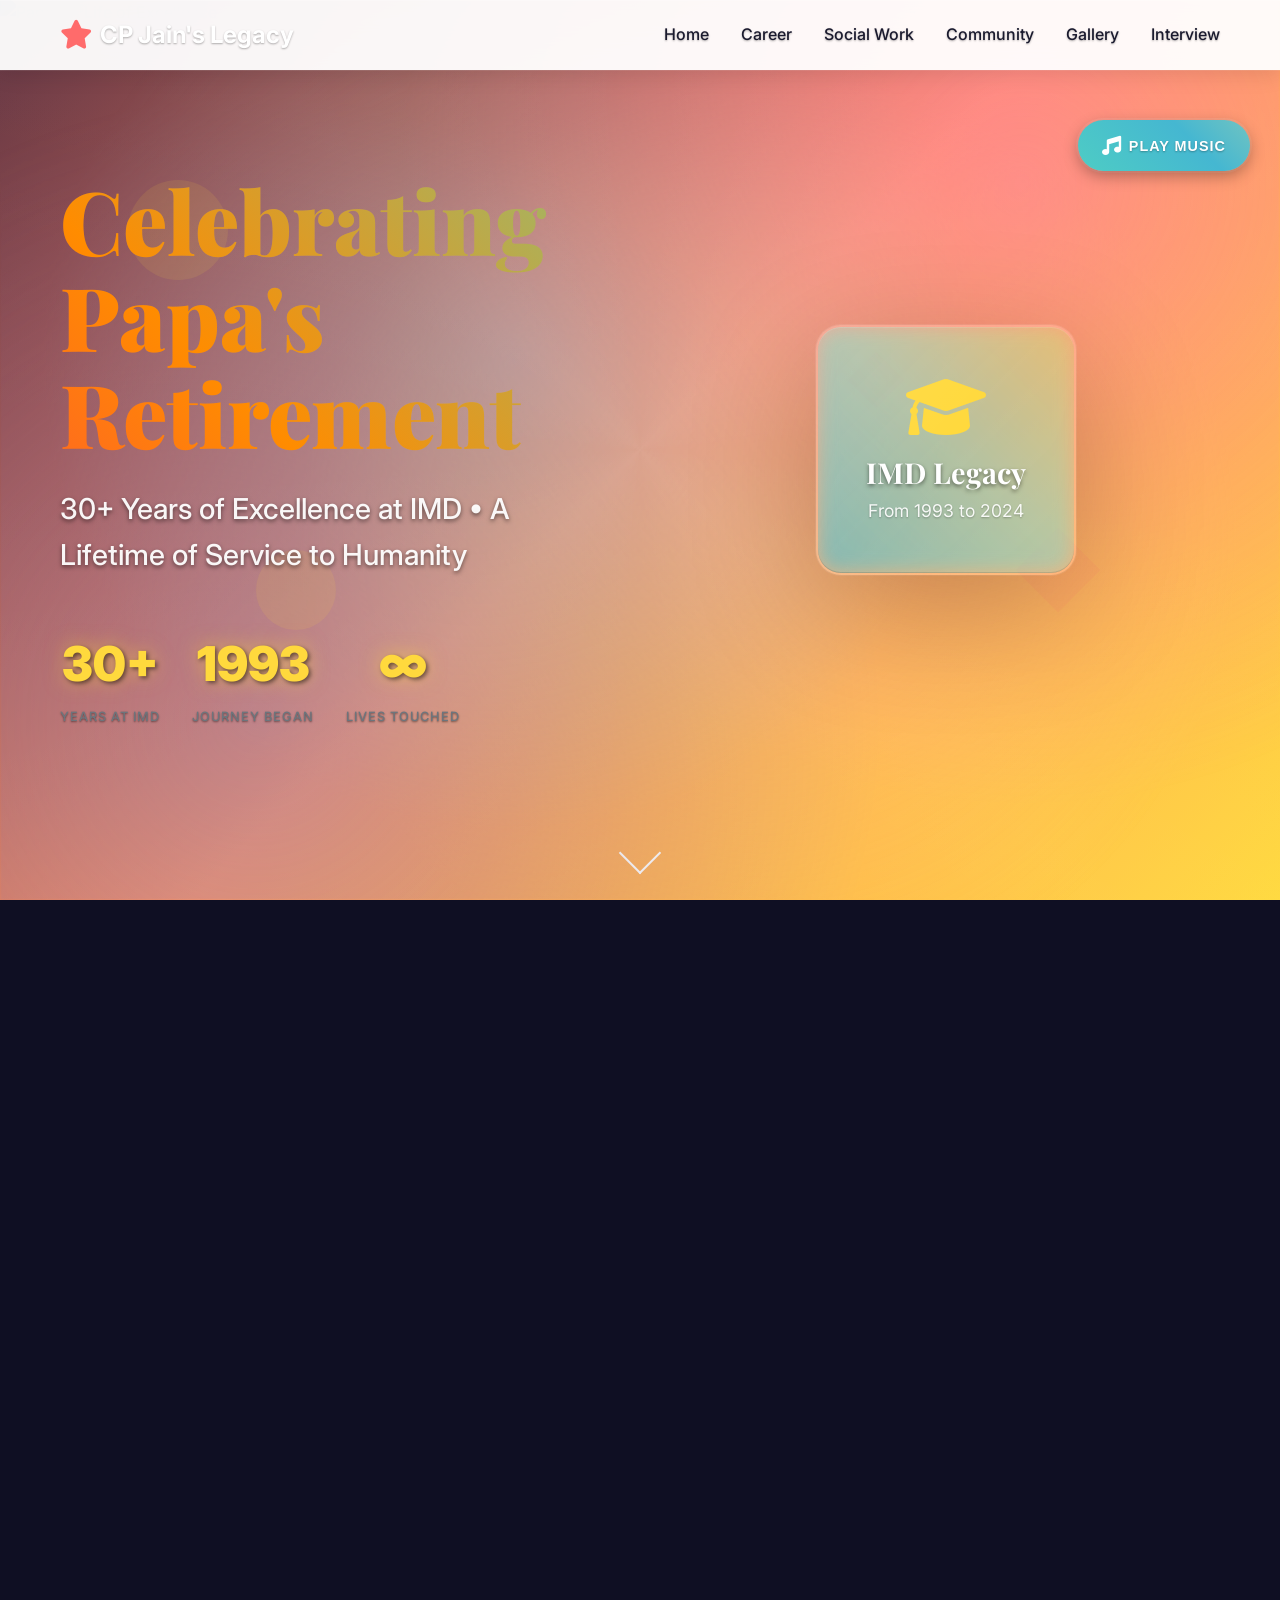
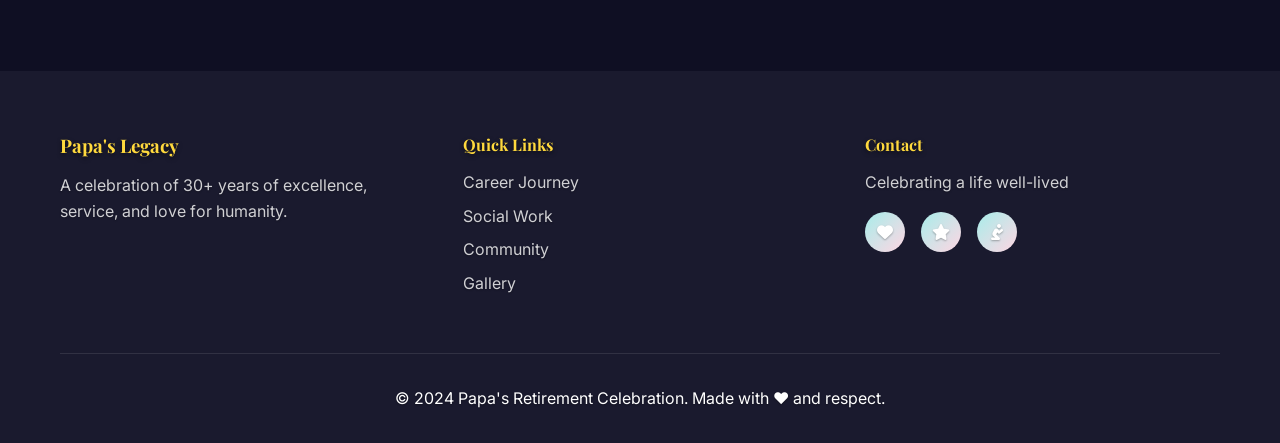
==== index.html @ e7053b75 "Add files via upload" ====
<!DOCTYPE html>
<html lang="en">
<head>
    <meta charset="UTF-8">
    <meta name="viewport" content="width=device-width, initial-scale=1.0">
    <title>Celebrating CP Jain's Retirement - A Journey of Excellence</title>
    <link rel="stylesheet" href="styles.css">
    <link href="https://fonts.googleapis.com/css2?family=Playfair+Display:wght@400;700;900&family=Inter:wght@300;400;500;600;700&display=swap" rel="stylesheet">
    <link rel="stylesheet" href="https://cdnjs.cloudflare.com/ajax/libs/font-awesome/6.0.0/css/all.min.css">
    <link rel="stylesheet" href="https://cdnjs.cloudflare.com/ajax/libs/aos/2.3.4/aos.css">
</head>
<body>
    <!-- Navigation -->
    <nav class="navbar">
        <div class="nav-container">
            <div class="nav-logo">
                <i class="fas fa-star"></i>
                <span>CP Jain's Legacy</span>
            </div>
            <ul class="nav-menu">
                <li><a href="#home">Home</a></li>
                <li><a href="#career">Career</a></li>
                <li><a href="#social-work">Social Work</a></li>
                <li><a href="#community">Community</a></li>
                <li><a href="#gallery">Gallery</a></li>
                <li><a href="#interview">Interview</a></li>
            </ul>
            <div class="hamburger">
                <span></span>
                <span></span>
                <span></span>
            </div>
        </div>
        <!-- Scroll Progress Indicator -->
        <div class="scroll-progress"></div>
    </nav>

    <!-- Hero Section -->
    <section id="home" class="hero">
        <!-- Papa's Background Photo -->
        <div class="hero-background-photo">
            <img src="papa-photo.jpg" alt="Papa - A Life of Excellence" class="papa-photo">
            <div class="photo-overlay"></div>
        </div>
        
        <!-- Floating geometric shapes -->
        <div class="geometric-shapes">
            <div class="shape shape-1"></div>
            <div class="shape shape-2"></div>
            <div class="shape shape-3"></div>
            <div class="shape shape-4"></div>
        </div>
        
        <!-- Music Controls -->
        <div class="music-controls">
            <button class="music-toggle" id="musicToggle">
                <i class="fas fa-music"></i>
                <span class="music-text">Play Music</span>
            </button>
            <audio id="backgroundMusic" loop>
                <source src="indian-music.mp3" type="audio/mpeg">
                <source src="indian-music.ogg" type="audio/ogg">
            </audio>
        </div>
        
        <div class="hero-content">
            <div class="hero-text" data-aos="fade-up">
                <h1 class="hero-title" data-text="Celebrating Papa's Retirement">
                    
                    Celebrating Papa's Retirement
                </h1>
                <p class="hero-subtitle">30+ Years of Excellence at IMD • A Lifetime of Service to Humanity</p>
                <div class="hero-stats">
                    <div class="stat">
                        <span class="stat-number">30+</span>
                        <span class="stat-label">Years at IMD</span>
                    </div>
                    <div class="stat">
                        <span class="stat-number">1993</span>
                        <span class="stat-label">Journey Began</span>
                    </div>
                    <div class="stat">
                        <span class="stat-number">∞</span>
                        <span class="stat-label">Lives Touched</span>
                    </div>
                </div>
            </div>
            <div class="hero-image" data-aos="fade-left">
                <div class="floating-card">
                    <i class="fas fa-graduation-cap"></i>
                    <h3>IMD Legacy</h3>
                    <p>From 1993 to 2024</p>
                </div>
            </div>
        </div>
        <div class="scroll-indicator">
            <div class="scroll-arrow"></div>
        </div>
    </section>

    <!-- Career Timeline Section -->
    <section id="career" class="career-section section-bg-pattern" data-aos="fade-up">
        <!-- Floating celebration elements -->
        <div class="floating-celebration">
            <div class="float-element">🎓</div>
            <div class="float-element">💼</div>
            <div class="float-element">🚀</div>
            <div class="float-element">🏢</div>
        </div>
        
        <div class="container">
            <div class="section-header" data-aos="fade-up">
                <div class="celebration-icons">
                    <span class="celeb-icon">🏆</span>
                    <span class="celeb-icon">🌟</span>
                    <span class="celeb-icon">🎯</span>
                </div>
                <h2>IMD Journey: 1993-2024</h2>
                <p>Three decades of leadership, innovation, and excellence</p>
                <div class="celebration-line"></div>
            </div>
            
            <div class="timeline">
                <div class="timeline-item" data-aos="fade-right">
                    <div class="timeline-marker">
                        <i class="fas fa-rocket"></i>
                        <div class="timeline-glow"></div>
                    </div>
                    <div class="timeline-content">
                        <h3>Role A - Foundation Years</h3>
                        <span class="timeline-date">1993 - 2000</span>
                        <p>Building the foundation of excellence at IMD, establishing core processes and setting new standards in the industry.</p>
                        <div class="achievement-tags">
                            <span class="tag">Leadership</span>
                            <span class="tag">Innovation</span>
                            <span class="tag">Process Excellence</span>
                        </div>
                        <div class="timeline-connector"></div>
                    </div>
                </div>

                <div class="timeline-item" data-aos="fade-left">
                    <div class="timeline-marker">
                        <i class="fas fa-chart-line"></i>
                        <div class="timeline-glow"></div>
                    </div>
                    <div class="timeline-content">
                        <h3>Role B - Growth & Expansion</h3>
                        <span class="timeline-date">2000 - 2010</span>
                        <p>Leading strategic initiatives, expanding operations, and mentoring the next generation of leaders at IMD.</p>
                        <div class="achievement-tags">
                            <span class="tag">Strategic Growth</span>
                            <span class="tag">Mentorship</span>
                            <span class="tag">Operational Excellence</span>
                        </div>
                        <div class="timeline-connector"></div>
                    </div>
                </div>

                <div class="timeline-item" data-aos="fade-right">
                    <div class="timeline-marker">
                        <i class="fas fa-crown"></i>
                        <div class="timeline-glow"></div>
                    </div>
                    <div class="timeline-content">
                        <h3>Role C - Leadership Excellence</h3>
                        <span class="timeline-date">2010 - 2024</span>
                        <p>Reaching the pinnacle of leadership, driving transformation, and leaving an indelible mark on IMD's legacy.</p>
                        <div class="achievement-tags">
                            <span class="tag">Executive Leadership</span>
                            <span class="tag">Transformation</span>
                            <span class="tag">Legacy Building</span>
                        </div>
                        <div class="timeline-connector"></div>
                    </div>
                </div>
            </div>
        </div>
    </section>

    <!-- Social Work Section -->
    <section id="social-work" class="social-work-section section-bg-pattern" data-aos="fade-up">
        <!-- Floating celebration elements -->
        <div class="floating-celebration">
            <div class="float-element">🐕</div>
            <div class="float-element">🐄</div>
            <div class="float-element">🤝</div>
            <div class="float-element">💝</div>
        </div>
        
        <div class="container">
            <div class="section-header" data-aos="fade-up">
                <div class="celebration-icons">
                    <span class="celeb-icon">❤️</span>
                    <span class="celeb-icon">🤝</span>
                    <span class="celeb-icon">🌍</span>
                </div>
                <h2>Heart of Service</h2>
                <p>Beyond the corporate world, a life dedicated to helping others</p>
                <div class="celebration-line"></div>
            </div>
            
            <div class="social-work-grid">
                <div class="social-card" data-aos="zoom-in" data-aos-delay="100">
                    <div class="card-icon">
                        <i class="fas fa-heart"></i>
                        <div class="icon-pulse"></div>
                    </div>
                    <h3>Feeding Street Animals</h3>
                    <p>Daily commitment to feeding street cows and dogs, ensuring no animal goes hungry in the neighborhood.</p>
                    <div class="impact-metrics">
                        <div class="metric">
                            <span class="metric-number">365</span>
                            <span class="metric-label">Days/Year</span>
                        </div>
                        <div class="metric">
                            <span class="metric-number">100+</span>
                            <span class="metric-label">Animals Fed</span>
                        </div>
                    </div>
                    <div class="card-decoration">
                        <div class="decoration-dot"></div>
                        <div class="decoration-dot"></div>
                        <div class="decoration-dot"></div>
                    </div>
                </div>

                <div class="social-card" data-aos="zoom-in" data-aos-delay="200">
                    <div class="card-icon">
                        <i class="fas fa-hands-helping"></i>
                        <div class="icon-pulse"></div>
                    </div>
                    <h3>Helping the Needy</h3>
                    <p>Extending support to underprivileged families, providing education, healthcare, and basic necessities.</p>
                    <div class="impact-metrics">
                        <div class="metric">
                            <span class="metric-number">50+</span>
                            <span class="metric-label">Families Helped</span>
                        </div>
                        <div class="metric">
                            <span class="metric-number">1000+</span>
                            <span class="metric-label">Lives Impacted</span>
                        </div>
                    </div>
                    <div class="card-decoration">
                        <div class="decoration-dot"></div>
                        <div class="decoration-dot"></div>
                        <div class="decoration-dot"></div>
                    </div>
                </div>

                <div class="social-card" data-aos="zoom-in" data-aos-delay="300">
                    <div class="card-icon">
                        <i class="fas fa-pray"></i>
                        <div class="icon-pulse"></div>
                    </div>
                    <h3>Community Leadership</h3>
                    <p>As Jain Mandir president, organizing spiritual events, Jaagran ceremonies, and Bada Mangal celebrations.</p>
                    <div class="impact-metrics">
                        <div class="metric">
                            <span class="metric-number">25+</span>
                            <span class="metric-label">Events Organized</span>
                        </div>
                        <div class="metric">
                            <span class="metric-number">500+</span>
                            <span class="metric-label">Community Members</span>
                        </div>
                    </div>
                    <div class="card-decoration">
                        <div class="decoration-dot"></div>
                        <div class="decoration-dot"></div>
                        <div class="decoration-dot"></div>
                    </div>
                </div>
            </div>
        </div>
    </section>

    <!-- Community Section -->
    <section id="community" class="community-section" data-aos="fade-up">
        <!-- Floating celebration elements -->
        <div class="floating-celebration">
            <div class="float-element">🕉️</div>
            <div class="float-element">🙏</div>
            <div class="float-element">🏛️</div>
            <div class="float-element">✨</div>
        </div>
        
        <div class="container">
            <div class="section-header" data-aos="fade-up">
                <div class="celebration-icons">
                    <span class="celeb-icon">🕉️</span>
                    <span class="celeb-icon">🙏</span>
                    <span class="celeb-icon">🏛️</span>
                </div>
                <h2>Jain Mandir Presidency</h2>
                <p>Leading with faith, organizing with love, building community</p>
                <div class="celebration-line"></div>
            </div>
            
            <div class="community-content">
                <div class="community-text" data-aos="fade-right">
                    <h3>Spiritual Leadership</h3>
                    <p>As the president of Jain Mandir, Papa has been instrumental in fostering spiritual growth and community bonding. His leadership has brought together hundreds of families in celebration of faith and tradition.</p>
                    
                    <div class="community-events">
                        <div class="event-item">
                            <i class="fas fa-moon"></i>
                            <div>
                                <h4>Jaagran Ceremonies</h4>
                                <p>All-night spiritual gatherings that strengthen community bonds and deepen faith</p>
                            </div>
                        </div>
                        
                        <div class="event-item">
                            <i class="fas fa-sun"></i>
                            <div>
                                <h4>Bada Mangal Celebrations</h4>
                                <p>Grand celebrations during auspicious months, bringing joy and prosperity to the community</p>
                            </div>
                        </div>
                        
                        <div class="event-item">
                            <i class="fas fa-users"></i>
                            <div>
                                <h4>Community Outreach</h4>
                                <p>Organizing charity drives, educational programs, and health camps for the wider community</p>
                            </div>
                        </div>
                    </div>
                </div>
                
                <div class="community-visual" data-aos="fade-left">
                    <div class="mandir-card">
                        <div class="mandir-icon">
                            <i class="fas fa-om"></i>
                        </div>
                        <h4>Jain Mandir</h4>
                        <p>Center of Faith & Community</p>
                        <div class="mandir-stats">
                            <div class="mandir-stat">
                                <span class="stat-value">10+</span>
                                <span class="stat-label">Years as President</span>
                            </div>
                            <div class="mandir-stat">
                                <span class="stat-value">1000+</span>
                                <span class="stat-label">Community Members</span>
                            </div>
                        </div>
                    </div>
                </div>
            </div>
        </div>
    </section>

    <!-- YourStory Interview Section -->
    <section id="interview" class="interview-section" data-aos="fade-up">
        <div class="container">
            <div class="section-header" data-aos="fade-up">
                <div class="celebration-icons">
                    <span class="celeb-icon">📰</span>
                    <span class="celeb-icon">🏅</span>
                    <span class="celeb-icon">⭐</span>
                </div>
                <h2>Featured in YourStory</h2>
                <p>Recognition of a life well-lived and service well-rendered</p>
                <div class="celebration-line"></div>
            </div>
            
            <div class="interview-content" data-aos="fade-up">
                <div class="interview-card">
                    <div class="interview-header">
                        <div class="yourstory-logo">
                            <i class="fas fa-newspaper"></i>
                            <span>YourStory</span>
                        </div>
                        <div class="interview-meta">
                            <span class="interview-date">2024</span>
                            <span class="interview-type">Featured Article</span>
                        </div>
                    </div>
                    
                    <div class="interview-quote">
                        <i class="fas fa-quote-left"></i>
                        <blockquote>
                            "A true example of how professional excellence and social responsibility can coexist. His journey from IMD leadership to community service inspires us all to make a difference beyond our immediate circles."
                        </blockquote>
                        <i class="fas fa-quote-right"></i>
                    </div>
                    
                    <div class="interview-highlights">
                        <h4>Key Highlights from the Interview:</h4>
                        <ul>
                            <li>Balancing corporate leadership with social responsibility</li>
                            <li>The importance of giving back to society</li>
                            <li>Building sustainable community programs</li>
                            <li>Lessons learned from 30+ years of service</li>
                        </ul>
                    </div>
                    
                    <a href="#" class="read-more-btn">
                        <i class="fas fa-external-link-alt"></i>
                        Read Full Article
                    </a>
                </div>
            </div>
        </div>
    </section>

    <!-- Gallery Section -->
    <section id="gallery" class="gallery-section section-bg-pattern" data-aos="fade-up">
        <!-- Floating celebration elements -->
        <div class="floating-celebration">
            <div class="float-element">📸</div>
            <div class="float-element">🎞️</div>
            <div class="float-element">💝</div>
            <div class="float-element">🌟</div>
        </div>
        
        <div class="container">
            <div class="section-header" data-aos="fade-up">
                <div class="celebration-icons">
                    <span class="celeb-icon">📸</span>
                    <span class="celeb-icon">🎞️</span>
                    <span class="celeb-icon">💝</span>
                </div>
                <h2>Memories & Moments</h2>
                <p>A visual journey through Papa's remarkable life</p>
                <div class="celebration-line"></div>
            </div>
            
            <div class="gallery-grid">
                <div class="gallery-item" data-aos="zoom-in" data-aos-delay="100">
                    <div class="gallery-placeholder">
                        <i class="fas fa-image"></i>
                        <p>IMD Office</p>
                        <div class="gallery-overlay">
                            <div class="overlay-content">
                                <i class="fas fa-search-plus"></i>
                                <span>View Details</span>
                            </div>
                        </div>
                    </div>
                </div>
                
                <div class="gallery-item" data-aos="zoom-in" data-aos-delay="200">
                    <div class="gallery-placeholder">
                        <i class="fas fa-image"></i>
                        <p>Community Service</p>
                        <div class="gallery-overlay">
                            <div class="overlay-content">
                                <i class="fas fa-search-plus"></i>
                                <span>View Details</span>
                            </div>
                        </div>
                    </div>
                </div>
                
                <div class="gallery-item" data-aos="zoom-in" data-aos-delay="300">
                    <div class="gallery-placeholder">
                        <i class="fas fa-image"></i>
                        <p>Jain Mandir Events</p>
                        <div class="gallery-overlay">
                            <div class="overlay-content">
                                <i class="fas fa-search-plus"></i>
                                <span>View Details</span>
                            </div>
                        </div>
                    </div>
                </div>
                
                <div class="gallery-item" data-aos="zoom-in" data-aos-delay="400">
                    <div class="gallery-placeholder">
                        <i class="fas fa-image"></i>
                        <p>Family Moments</p>
                        <div class="gallery-overlay">
                            <div class="overlay-content">
                                <i class="fas fa-search-plus"></i>
                                <span>View Details</span>
                            </div>
                        </div>
                    </div>
                </div>
                
                <div class="gallery-item" data-aos="zoom-in" data-aos-delay="500">
                    <div class="gallery-placeholder">
                        <i class="fas fa-image"></i>
                        <p>Retirement Celebration</p>
                        <div class="gallery-overlay">
                            <div class="overlay-content">
                                <i class="fas fa-search-plus"></i>
                                <span>View Details</span>
                            </div>
                        </div>
                    </div>
                </div>
                
                <div class="gallery-item" data-aos="zoom-in" data-aos-delay="600">
                    <div class="gallery-placeholder">
                        <i class="fas fa-image"></i>
                        <p>Social Work</p>
                        <div class="gallery-overlay">
                            <div class="overlay-content">
                                <i class="fas fa-search-plus"></i>
                                <span>View Details</span>
                            </div>
                        </div>
                    </div>
                </div>
            </div>
        </div>
    </section>

    <!-- Retirement Celebration Section -->
    <section class="retirement-celebration" data-aos="fade-up">
        <!-- Animated background elements -->
        <div class="celebration-bg-elements">
            <div class="bg-element bg-element-1"></div>
            <div class="bg-element bg-element-2"></div>
            <div class="bg-element bg-element-3"></div>
            <div class="bg-element bg-element-4"></div>
        </div>
        
        <div class="container">
            <div class="celebration-content" data-aos="fade-up">
                <div class="celebration-icon">
                    <i class="fas fa-champagne-glasses"></i>
                    <div class="icon-sparkles">
                        <span class="sparkle sparkle-1">✨</span>
                        <span class="sparkle sparkle-2">🎉</span>
                        <span class="sparkle sparkle-3">🌟</span>
                    </div>
                </div>
                <h2>Congratulations on Your Retirement!</h2>
                <p>30+ years of dedication, leadership, and service have created a legacy that will inspire generations to come.</p>
                
                <div class="celebration-message">
                    <p>"Your journey from IMD to community service shows that true success is measured not just by professional achievements, but by the lives we touch and the difference we make in the world."</p>
                </div>
                
                <div class="celebration-stats">
                    <div class="celeb-stat">
                        <span class="celeb-number">30+</span>
                        <span class="celeb-label">Years of Excellence</span>
                    </div>
                    <div class="celeb-stat">
                        <span class="celeb-number">1000+</span>
                        <span class="celeb-label">Lives Impacted</span>
                    </div>
                    <div class="celeb-stat">
                        <span class="celeb-number">∞</span>
                        <span class="celeb-label">Legacy Continues</span>
                    </div>
                </div>
            </div>
        </div>
    </section>

    <!-- Footer -->
    <footer class="footer">
        <div class="container">
            <div class="footer-content">
                <div class="footer-section">
                    <h3>Papa's Legacy</h3>
                    <p>A celebration of 30+ years of excellence, service, and love for humanity.</p>
                </div>
                <div class="footer-section">
                    <h4>Quick Links</h4>
                    <ul>
                        <li><a href="#career">Career Journey</a></li>
                        <li><a href="#social-work">Social Work</a></li>
                        <li><a href="#community">Community</a></li>
                        <li><a href="#gallery">Gallery</a></li>
                    </ul>
                </div>
                <div class="footer-section">
                    <h4>Contact</h4>
                    <p>Celebrating a life well-lived</p>
                    <div class="social-links">
                        <a href="#"><i class="fas fa-heart"></i></a>
                        <a href="#"><i class="fas fa-star"></i></a>
                        <a href="#"><i class="fas fa-pray"></i></a>
                    </div>
                </div>
            </div>
            <div class="footer-bottom">
                <p>&copy; 2024 Papa's Retirement Celebration. Made with ❤️ and respect.</p>
            </div>
        </div>
    </footer>

    <script src="https://cdnjs.cloudflare.com/ajax/libs/aos/2.3.4/aos.js"></script>
    <script src="script.js"></script>
</body>
</html>
---- styles.css ----
/* Reset and Base Styles */
* {
    margin: 0;
    padding: 0;
    box-sizing: border-box;
}

:root {
    --primary-color: #1a1a2e;
    --secondary-color: #ff6b6b;
    --accent-color: #ffd93d;
    --text-color: #1a1a2e;
    --light-text: #6c757d;
    --background: #0f0f23;
    --section-bg: #1a1a2e;
    --card-bg: rgba(22, 33, 62, 0.8);
    --border-color: #0f3460;
    --shadow: 0 10px 30px rgba(0, 0, 0, 0.3);
    --gradient-primary: linear-gradient(135deg, #ff6b6b 0%, #ffd93d 100%);
    --gradient-secondary: linear-gradient(135deg, #4ecdc4 0%, #44a08d 100%);
    --gradient-accent: linear-gradient(135deg, #a8edea 0%, #fed6e3 100%);
    --gradient-dark: linear-gradient(135deg, #1a1a2e 0%, #16213e 100%);
    --gradient-celebration: linear-gradient(45deg, #ff6b6b, #4ecdc4, #45b7d1, #96ceb4, #feca57, #ff9ff3, #54a0ff);
    
    /* Modern 3D Effects */
    --glassmorphism-bg: rgba(255, 255, 255, 0.05);
    --glassmorphism-border: rgba(255, 255, 255, 0.1);
    --blur-strength: 20px;
    --depth-1: 0 8px 32px rgba(0, 0, 0, 0.12);
    --depth-2: 0 16px 64px rgba(0, 0, 0, 0.16);
    --depth-3: 0 24px 96px rgba(0, 0, 0, 0.20);
    --depth-4: 0 32px 128px rgba(0, 0, 0, 0.24);
    
    /* Advanced Gradients */
    --neo-gradient-1: linear-gradient(145deg, #667eea 0%, #764ba2 100%);
    --neo-gradient-2: linear-gradient(145deg, #f093fb 0%, #f5576c 100%);
    --neo-gradient-3: linear-gradient(145deg, #4facfe 0%, #00f2fe 100%);
    --holographic: linear-gradient(45deg, #ff0080, #ff8c00, #40e0d0, #ff0080);
    --rainbow-gradient: linear-gradient(90deg, #ff0000, #ff8000, #ffff00, #80ff00, #00ff00, #00ff80, #00ffff, #0080ff, #0000ff, #8000ff, #ff00ff, #ff0080);
}

html {
    scroll-behavior: smooth;
}

/* Smooth section transitions */
section {
    transition: all 0.8s cubic-bezier(0.4, 0, 0.2, 1);
    position: relative;
}

/* Enhanced section entrance animations */
section[data-aos] {
    opacity: 0;
    transform: translateY(50px);
    transition: all 1s cubic-bezier(0.4, 0, 0.2, 1);
}

section[data-aos].aos-animate {
    opacity: 1;
    transform: translateY(0);
}

/* Smooth scroll padding for fixed navigation */
html {
    scroll-padding-top: 100px;
}

body {
    font-family: 'Inter', sans-serif;
    line-height: 1.6;
    color: #ffffff;
    background: var(--background);
    overflow-x: hidden;
    position: relative;
    font-size: 16px;
}

/* Enhanced text visibility */
h1, h2, h3, h4, h5, h6 {
    color: #ffffff;
    text-shadow: 0 2px 4px rgba(0, 0, 0, 0.5);
}

p, span, li, a {
    color: #ffffff;
    text-shadow: 0 1px 2px rgba(0, 0, 0, 0.3);
}

body::before {
    content: '';
    position: fixed;
    top: 0;
    left: 0;
    width: 100%;
    height: 100%;
    background: 
        radial-gradient(circle at 20% 80%, rgba(255, 107, 107, 0.1) 0%, transparent 50%),
        radial-gradient(circle at 80% 20%, rgba(78, 205, 196, 0.1) 0%, transparent 50%),
        radial-gradient(circle at 40% 40%, rgba(255, 217, 61, 0.1) 0%, transparent 50%);
    pointer-events: none;
    z-index: -1;
    animation: background-shift 20s ease-in-out infinite;
}

@keyframes background-shift {
    0%, 100% { opacity: 0.3; transform: scale(1); }
    50% { opacity: 0.6; transform: scale(1.1); }
}

.container {
    max-width: 1200px;
    margin: 0 auto;
    padding: 0 20px;
}

/* Typography */
h1, h2, h3, h4, h5, h6 {
    font-family: 'Playfair Display', serif;
    font-weight: 700;
    line-height: 1.2;
}

.section-header {
    text-align: center;
    margin-bottom: 4rem;
    position: relative;
}

.celebration-icons {
    display: flex;
    justify-content: center;
    gap: 1rem;
    margin-bottom: 1.5rem;
}

.celeb-icon {
    font-size: 2rem;
    animation: celebration-bounce 3s ease-in-out infinite;
    filter: drop-shadow(0 0 10px rgba(255, 255, 255, 0.3));
}

.celeb-icon:nth-child(1) { animation-delay: 0s; }
.celeb-icon:nth-child(2) { animation-delay: 0.5s; }
.celeb-icon:nth-child(3) { animation-delay: 1s; }

@keyframes celebration-bounce {
    0%, 100% { transform: translateY(0) scale(1); }
    25% { transform: translateY(-10px) scale(1.1); }
    50% { transform: translateY(-20px) scale(1.2); }
    75% { transform: translateY(-10px) scale(1.1); }
}

.celebration-line {
    width: 100px;
    height: 3px;
    background: var(--gradient-celebration);
    background-size: 400% 400%;
    margin: 2rem auto 0;
    border-radius: 2px;
    animation: gradient-shift 3s ease infinite;
    box-shadow: 0 0 20px rgba(255, 107, 107, 0.5);
}

.section-header h2 {
    font-size: 4rem;
    margin-bottom: 1rem;
    background: var(--gradient-primary);
    -webkit-background-clip: text;
    -webkit-text-fill-color: transparent;
    background-clip: text;
    transform-style: preserve-3d;
    transition: all 0.5s ease;
    text-shadow: 
        0 0 20px rgba(255, 107, 107, 0.5),
        0 0 40px rgba(255, 217, 61, 0.3);
    font-weight: 900;
}

.section-header:hover h2 {
    transform: translateZ(20px) scale(1.05);
    text-shadow: 
        0 0 30px rgba(102, 126, 234, 0.5),
        0 0 60px rgba(102, 126, 234, 0.3),
        0 0 80px rgba(102, 126, 234, 0.2);
}

.section-header p {
    font-size: 1.5rem;
    color: #ffffff;
    max-width: 700px;
    margin: 0 auto;
    text-shadow: 0 2px 4px rgba(0, 0, 0, 0.5);
    font-weight: 400;
}

/* Navigation */
.navbar {
    position: fixed;
    top: 0;
    width: 100%;
    background: rgba(255, 255, 255, 0.95);
    backdrop-filter: blur(20px);
    z-index: 1000;
    padding: 1rem 0;
    transition: all 0.3s ease;
    box-shadow: 
        0 5px 20px rgba(0, 0, 0, 0.1),
        0 0 0 1px rgba(255, 255, 255, 0.1),
        inset 0 1px 0 rgba(255, 255, 255, 0.2);
}

.navbar::before {
    content: '';
    position: absolute;
    top: 0;
    left: 0;
    right: 0;
    bottom: 0;
    background: linear-gradient(90deg, transparent, rgba(255, 107, 107, 0.05), transparent);
    opacity: 0;
    transition: opacity 0.3s ease;
}

.navbar:hover::before {
    opacity: 1;
}

/* Scroll Progress Indicator */
.scroll-progress {
    position: absolute;
    bottom: 0;
    left: 0;
    height: 3px;
    background: var(--gradient-celebration);
    background-size: 400% 400%;
    width: 0%;
    transition: width 0.1s ease;
    animation: gradient-shift 3s ease infinite;
    box-shadow: 0 0 10px rgba(255, 107, 107, 0.5);
}

.nav-container {
    max-width: 1200px;
    margin: 0 auto;
    padding: 0 20px;
    display: flex;
    justify-content: space-between;
    align-items: center;
}

.nav-logo {
    display: flex;
    align-items: center;
    gap: 0.5rem;
    font-size: 1.5rem;
    font-weight: 700;
    color: var(--primary-color);
}

.nav-logo i {
    color: var(--secondary-color);
    font-size: 1.8rem;
}

.nav-menu {
    display: flex;
    list-style: none;
    gap: 2rem;
}

.nav-menu a {
    text-decoration: none;
    color: var(--text-color);
    font-weight: 500;
    transition: color 0.3s ease;
    position: relative;
}

.nav-menu a:hover,
.nav-menu a.active {
    color: var(--secondary-color);
}

.nav-menu a.active {
    font-weight: 600;
    transform: scale(1.1);
}

.nav-menu a::after {
    content: '';
    position: absolute;
    bottom: -5px;
    left: 0;
    width: 0;
    height: 2px;
    background: var(--secondary-color);
    transition: width 0.3s ease;
}

.nav-menu a:hover::after {
    width: 100%;
}

.hamburger {
    display: none;
    flex-direction: column;
    cursor: pointer;
}

.hamburger span {
    width: 25px;
    height: 3px;
    background: var(--primary-color);
    margin: 3px 0;
    transition: 0.3s;
}

/* Hero Section */
.hero {
    min-height: 100vh;
    display: flex;
    align-items: center;
    background: var(--gradient-primary);
    position: relative;
    overflow: hidden;
}

/* Papa's Background Photo */
.hero-background-photo {
    position: absolute;
    top: 0;
    left: 0;
    width: 100%;
    height: 100%;
    z-index: 0;
}

.papa-photo {
    width: 100%;
    height: 100%;
    object-fit: cover;
    object-position: center;
    filter: brightness(0.4) contrast(1.2);
    animation: photo-zoom 20s ease-in-out infinite;
}

@keyframes photo-zoom {
    0%, 100% { transform: scale(1); }
    50% { transform: scale(1.1); }
}

.photo-overlay {
    position: absolute;
    top: 0;
    left: 0;
    width: 100%;
    height: 100%;
    background: linear-gradient(
        135deg,
        rgba(26, 26, 46, 0.7) 0%,
        rgba(255, 107, 107, 0.3) 50%,
        rgba(255, 217, 61, 0.3) 100%
    );
    z-index: 1;
}

.hero::before {
    content: '';
    position: absolute;
    top: 0;
    left: 0;
    right: 0;
    bottom: 0;
    background: url('data:image/svg+xml,<svg xmlns="http://www.w3.org/2000/svg" viewBox="0 0 100 100"><defs><pattern id="grain" width="100" height="100" patternUnits="userSpaceOnUse"><circle cx="50" cy="50" r="1" fill="rgba(255,255,255,0.1)"/></pattern></defs><rect width="100" height="100" fill="url(%23grain)"/></svg>');
    opacity: 0.3;
}

.hero-content {
    display: grid;
    grid-template-columns: 1fr 1fr;
    gap: 4rem;
    align-items: center;
    max-width: 1200px;
    margin: 0 auto;
    padding: 0 20px;
    position: relative;
    z-index: 3;
}

/* Music Controls */
.music-controls {
    position: absolute;
    top: 120px;
    right: 30px;
    z-index: 10;
    display: flex;
    flex-direction: column;
    align-items: center;
    gap: 1rem;
}

.music-toggle {
    background: var(--gradient-celebration);
    background-size: 400% 400%;
    color: white;
    border: none;
    padding: 1rem 1.5rem;
    border-radius: 50px;
    cursor: pointer;
    font-size: 1rem;
    font-weight: 600;
    display: flex;
    align-items: center;
    gap: 0.5rem;
    transition: all 0.3s ease;
    box-shadow: 
        0 5px 15px rgba(0, 0, 0, 0.3),
        0 0 0 2px rgba(255, 255, 255, 0.1);
    animation: gradient-shift 3s ease infinite;
}

.music-toggle:hover {
    transform: translateY(-3px) scale(1.05);
    box-shadow: 
        0 10px 25px rgba(0, 0, 0, 0.4),
        0 0 0 3px rgba(255, 255, 255, 0.2);
}

.music-toggle.playing {
    background: var(--gradient-secondary);
    animation: pulse-glow 2s ease-in-out infinite;
}

@keyframes pulse-glow {
    0%, 100% { box-shadow: 0 5px 15px rgba(0, 0, 0, 0.3), 0 0 0 2px rgba(255, 255, 255, 0.1); }
    50% { box-shadow: 0 5px 15px rgba(0, 0, 0, 0.3), 0 0 0 3px rgba(255, 255, 255, 0.3), 0 0 20px rgba(78, 205, 196, 0.5); }
}

.music-toggle i {
    font-size: 1.2rem;
}

.music-text {
    font-size: 0.9rem;
    text-transform: uppercase;
    letter-spacing: 1px;
}

.hero-title {
    font-size: 5.5rem;
    color: white;
    margin-bottom: 1.5rem;
    line-height: 1.1;
    font-weight: 900;
    text-shadow: 
        0 4px 8px rgba(0, 0, 0, 0.6),
        0 0 30px rgba(255, 255, 255, 0.3);
}

.highlight {
    color: var(--accent-color);
    text-shadow: 2px 2px 4px rgba(0, 0, 0, 0.3);
}

.hero-subtitle {
    font-size: 1.8rem;
    color: rgba(255, 255, 255, 0.95);
    margin-bottom: 3rem;
    font-weight: 500;
    text-shadow: 0 2px 4px rgba(0, 0, 0, 0.5);
}

.hero-stats {
    display: flex;
    gap: 2rem;
}

.stat {
    text-align: center;
}

.stat-number {
    display: block;
    font-size: 3rem;
    font-weight: 900;
    color: var(--accent-color);
    text-shadow: 
        2px 2px 4px rgba(0, 0, 0, 0.5),
        0 0 20px rgba(255, 217, 61, 0.5);
}

.stat-label {
    color: rgba(255, 255, 255, 0.9);
    font-size: 1rem;
    text-transform: uppercase;
    letter-spacing: 1px;
    text-shadow: 0 1px 2px rgba(0, 0, 0, 0.5);
    font-weight: 500;
}

.hero-image {
    display: flex;
    justify-content: center;
    align-items: center;
}

.floating-card {
    background: var(--glassmorphism-bg);
    backdrop-filter: blur(var(--blur-strength));
    border: 2px solid var(--glassmorphism-border);
    border-radius: 25px;
    padding: 3rem;
    text-align: center;
    color: white;
    animation: ultra-float 8s ease-in-out infinite;
    transform-style: preserve-3d;
    position: relative;
    box-shadow: 
        var(--depth-4),
        0 0 0 1px rgba(255, 255, 255, 0.1),
        inset 0 1px 0 rgba(255, 255, 255, 0.2),
        inset 0 -1px 0 rgba(0, 0, 0, 0.2);
    transition: all 0.6s cubic-bezier(0.23, 1, 0.32, 1);
    overflow: hidden;
}

.floating-card::before {
    content: '';
    position: absolute;
    top: -2px;
    left: -2px;
    right: -2px;
    bottom: -2px;
    background: linear-gradient(45deg, #ff6b6b, #4ecdc4, #45b7d1, #96ceb4, #feca57, #ff9ff3, #54a0ff);
    background-size: 400% 400%;
    border-radius: 22px;
    z-index: -1;
    animation: gradient-shift 3s ease infinite;
    filter: blur(10px);
    opacity: 0.7;
}

.floating-card::after {
    content: '';
    position: absolute;
    top: 0;
    left: 0;
    right: 0;
    bottom: 0;
    background: linear-gradient(135deg, rgba(255, 255, 255, 0.1) 0%, transparent 50%, rgba(255, 255, 255, 0.05) 100%);
    border-radius: 20px;
    pointer-events: none;
}

.floating-card:hover {
    transform: translateY(-40px) translateZ(80px) rotateX(15deg) rotateY(15deg) scale(1.1);
    box-shadow: 
        0 60px 120px rgba(0, 0, 0, 0.5),
        0 0 0 3px rgba(255, 255, 255, 0.3),
        inset 0 2px 0 rgba(255, 255, 255, 0.4),
        0 0 60px rgba(255, 107, 107, 0.4),
        0 0 120px rgba(78, 205, 196, 0.3);
    animation-play-state: paused;
}

.floating-card i {
    font-size: 4rem;
    color: var(--accent-color);
    margin-bottom: 1rem;
}

.floating-card h3 {
    font-size: 1.8rem;
    margin-bottom: 0.5rem;
}

.floating-card p {
    font-size: 1.1rem;
    opacity: 0.9;
}

@keyframes ultra-float {
    0%, 100% { 
        transform: translateY(0px) translateZ(0px) rotateX(0deg) rotateY(0deg); 
        box-shadow: var(--depth-4);
    }
    25% { 
        transform: translateY(-15px) translateZ(20px) rotateX(5deg) rotateY(-5deg); 
        box-shadow: var(--depth-3);
    }
    50% { 
        transform: translateY(-30px) translateZ(40px) rotateX(0deg) rotateY(10deg); 
        box-shadow: var(--depth-2);
    }
    75% { 
        transform: translateY(-15px) translateZ(20px) rotateX(-5deg) rotateY(5deg); 
        box-shadow: var(--depth-3);
    }
}

@keyframes float {
    0%, 100% { transform: translateY(0px); }
    50% { transform: translateY(-20px); }
}

.scroll-indicator {
    position: absolute;
    bottom: 2rem;
    left: 50%;
    transform: translateX(-50%);
    animation: bounce 2s infinite;
}

.scroll-arrow {
    width: 30px;
    height: 30px;
    border: 2px solid white;
    border-top: none;
    border-left: none;
    transform: rotate(45deg);
}

@keyframes bounce {
    0%, 20%, 50%, 80%, 100% { transform: translateX(-50%) translateY(0); }
    40% { transform: translateX(-50%) translateY(-10px); }
    60% { transform: translateX(-50%) translateY(-5px); }
}

/* Career Timeline Section */
.career-section {
    padding: 6rem 0;
    background: var(--section-bg);
}

.timeline {
    position: relative;
    max-width: 800px;
    margin: 0 auto;
    perspective: 1000px;
    transform-style: preserve-3d;
}

.timeline-item {
    transform-style: preserve-3d;
    transition: all 0.6s ease;
}

.timeline-item:hover {
    transform: translateZ(30px) rotateX(5deg);
}

.timeline-item:nth-child(odd):hover {
    transform: translateZ(30px) rotateX(5deg) translateX(-20px);
}

.timeline-item:nth-child(even):hover {
    transform: translateZ(30px) rotateX(5deg) translateX(20px);
}

.timeline::before {
    content: '';
    position: absolute;
    left: 50%;
    top: 0;
    bottom: 0;
    width: 4px;
    background: var(--gradient-celebration);
    background-size: 400% 400%;
    transform: translateX(-50%);
    animation: gradient-shift 3s ease infinite;
    box-shadow: 
        0 0 20px rgba(255, 107, 107, 0.5),
        0 0 40px rgba(78, 205, 196, 0.3);
}

.timeline-item {
    position: relative;
    margin-bottom: 4rem;
}

.timeline-marker {
    position: absolute;
    left: 50%;
    top: 0;
    width: 60px;
    height: 60px;
    background: var(--gradient-celebration);
    background-size: 400% 400%;
    border-radius: 50%;
    display: flex;
    align-items: center;
    justify-content: center;
    transform: translateX(-50%);
    z-index: 2;
    box-shadow: 
        0 10px 30px rgba(0, 0, 0, 0.3),
        0 0 0 2px rgba(255, 255, 255, 0.1),
        0 0 20px rgba(255, 107, 107, 0.5),
        0 0 40px rgba(78, 205, 196, 0.3);
    transition: all 0.5s ease;
    transform-style: preserve-3d;
    animation: gradient-shift 3s ease infinite;
}

.timeline-marker::before {
    content: '';
    position: absolute;
    top: -10px;
    left: -10px;
    right: -10px;
    bottom: -10px;
    background: conic-gradient(from 0deg, #ff6b6b, #4ecdc4, #45b7d1, #96ceb4, #feca57, #ff9ff3, #54a0ff);
    background-size: 400% 400%;
    border-radius: 50%;
    z-index: -1;
    animation: gradient-shift 3s ease infinite;
    filter: blur(15px);
    opacity: 0.6;
}

.timeline-marker:hover {
    transform: translateX(-50%) scale(1.2) translateZ(20px);
    box-shadow: 
        0 20px 60px rgba(0, 0, 0, 0.4),
        0 0 0 3px rgba(255, 255, 255, 0.2),
        0 0 30px rgba(231, 76, 60, 0.7),
        0 0 60px rgba(231, 76, 60, 0.4);
}

.timeline-marker i {
    color: white;
    font-size: 1.5rem;
    position: relative;
    z-index: 2;
}

.timeline-glow {
    position: absolute;
    top: -10px;
    left: -10px;
    right: -10px;
    bottom: -10px;
    background: radial-gradient(circle, var(--secondary-color), transparent);
    border-radius: 50%;
    opacity: 0;
    animation: marker-pulse 2s ease-in-out infinite;
}

@keyframes marker-pulse {
    0%, 100% { opacity: 0; transform: scale(1); }
    50% { opacity: 0.3; transform: scale(1.2); }
}

.timeline-connector {
    position: absolute;
    top: 50%;
    width: 20px;
    height: 2px;
    background: linear-gradient(90deg, var(--secondary-color), transparent);
    transform: translateY(-50%);
}

.timeline-item:nth-child(odd) .timeline-connector {
    right: -20px;
}

.timeline-item:nth-child(even) .timeline-connector {
    left: -20px;
}

.timeline-content {
    width: 45%;
    padding: 2rem;
    background: var(--card-bg);
    border-radius: 15px;
    box-shadow: var(--shadow);
    position: relative;
}

.timeline-item:nth-child(odd) .timeline-content {
    margin-left: 0;
    margin-right: auto;
}

.timeline-item:nth-child(even) .timeline-content {
    margin-left: auto;
    margin-right: 0;
}

.timeline-content h3 {
    color: #ffffff;
    margin-bottom: 0.5rem;
    font-size: 2rem;
    font-weight: 700;
    text-shadow: 0 2px 4px rgba(0, 0, 0, 0.5);
}

.timeline-date {
    display: inline-block;
    background: var(--gradient-accent);
    color: white;
    padding: 0.3rem 1rem;
    border-radius: 20px;
    font-size: 0.9rem;
    font-weight: 600;
    margin-bottom: 1rem;
}

.timeline-content p {
    color: #ffffff;
    margin-bottom: 1.5rem;
    line-height: 1.6;
    font-size: 1.1rem;
    text-shadow: 0 1px 2px rgba(0, 0, 0, 0.3);
}

.achievement-tags {
    display: flex;
    gap: 0.5rem;
    flex-wrap: wrap;
}

.tag {
    background: var(--gradient-primary);
    color: white;
    padding: 0.3rem 0.8rem;
    border-radius: 15px;
    font-size: 0.8rem;
    font-weight: 500;
}

/* Social Work Section */
.social-work-section {
    padding: 6rem 0;
    background: var(--background);
}

.social-work-grid {
    display: grid;
    grid-template-columns: repeat(auto-fit, minmax(350px, 1fr));
    gap: 2rem;
    margin-top: 3rem;
}

.social-card {
    background: var(--glassmorphism-bg);
    backdrop-filter: blur(var(--blur-strength));
    padding: 2.5rem;
    border-radius: 25px;
    box-shadow: var(--depth-3);
    text-align: center;
    transition: all 0.6s cubic-bezier(0.23, 1, 0.32, 1);
    border: 2px solid var(--glassmorphism-border);
    transform-style: preserve-3d;
    position: relative;
    overflow: hidden;
}

.social-card::before {
    content: '';
    position: absolute;
    top: -2px;
    left: -2px;
    right: -2px;
    bottom: -2px;
    background: linear-gradient(45deg, #ff6b6b, #4ecdc4, #45b7d1, #96ceb4, #feca57, #ff9ff3, #54a0ff);
    background-size: 400% 400%;
    border-radius: 22px;
    z-index: -1;
    animation: gradient-shift 4s ease infinite;
    filter: blur(8px);
    opacity: 0;
    transition: opacity 0.5s ease;
}

.social-card:hover::before {
    opacity: 0.8;
}

.social-card::after {
    content: '';
    position: absolute;
    top: 0;
    left: 0;
    right: 0;
    bottom: 0;
    background: linear-gradient(135deg, rgba(255, 255, 255, 0.1) 0%, transparent 50%, rgba(255, 255, 255, 0.05) 100%);
    border-radius: 20px;
    pointer-events: none;
}

.social-card:hover {
    transform: translateY(-10px);
    box-shadow: 0 20px 40px rgba(0, 0, 0, 0.15);
}

.card-icon {
    width: 80px;
    height: 80px;
    background: var(--gradient-celebration);
    background-size: 400% 400%;
    border-radius: 50%;
    display: flex;
    align-items: center;
    justify-content: center;
    margin: 0 auto 1.5rem;
    position: relative;
    transform-style: preserve-3d;
    box-shadow: 
        0 10px 30px rgba(0, 0, 0, 0.3),
        0 0 0 2px rgba(255, 255, 255, 0.1),
        0 0 20px rgba(255, 107, 107, 0.5),
        0 0 40px rgba(78, 205, 196, 0.3);
    transition: all 0.5s ease;
    animation: gradient-shift 3s ease infinite;
}

.card-icon::before {
    content: '';
    position: absolute;
    top: -15px;
    left: -15px;
    right: -15px;
    bottom: -15px;
    background: conic-gradient(from 0deg, #ff6b6b, #4ecdc4, #45b7d1, #96ceb4, #feca57, #ff9ff3, #54a0ff);
    background-size: 400% 400%;
    border-radius: 50%;
    z-index: -1;
    animation: gradient-shift 3s ease infinite;
    filter: blur(20px);
    opacity: 0.6;
}

.card-icon:hover {
    transform: scale(1.2) translateZ(30px) rotateY(15deg);
    box-shadow: 
        0 20px 60px rgba(0, 0, 0, 0.4),
        0 0 0 3px rgba(255, 255, 255, 0.2),
        0 0 30px rgba(102, 126, 234, 0.7),
        0 0 60px rgba(102, 126, 234, 0.4);
}

.card-icon i {
    font-size: 2rem;
    color: white;
    position: relative;
    z-index: 2;
}

.icon-pulse {
    position: absolute;
    top: 0;
    left: 0;
    right: 0;
    bottom: 0;
    background: radial-gradient(circle, var(--accent-color), transparent);
    border-radius: 50%;
    opacity: 0;
    animation: icon-pulse 3s ease-in-out infinite;
}

@keyframes icon-pulse {
    0%, 100% { opacity: 0; transform: scale(1); }
    50% { opacity: 0.4; transform: scale(1.3); }
}

.card-decoration {
    position: absolute;
    bottom: 15px;
    right: 15px;
    display: flex;
    gap: 5px;
}

.decoration-dot {
    width: 6px;
    height: 6px;
    background: var(--accent-color);
    border-radius: 50%;
    animation: dot-bounce 2s ease-in-out infinite;
}

.decoration-dot:nth-child(2) {
    animation-delay: 0.2s;
}

.decoration-dot:nth-child(3) {
    animation-delay: 0.4s;
}

@keyframes dot-bounce {
    0%, 100% { transform: translateY(0); }
    50% { transform: translateY(-5px); }
}

.social-card h3 {
    color: #ffffff;
    margin-bottom: 1rem;
    font-size: 2rem;
    font-weight: 700;
    text-shadow: 0 2px 4px rgba(0, 0, 0, 0.5);
}

.social-card p {
    color: #ffffff;
    margin-bottom: 2rem;
    line-height: 1.6;
    font-size: 1.1rem;
    text-shadow: 0 1px 2px rgba(0, 0, 0, 0.3);
}

.impact-metrics {
    display: flex;
    justify-content: space-around;
    gap: 1rem;
}

.metric {
    text-align: center;
}

.metric-number {
    display: block;
    font-size: 2rem;
    font-weight: 700;
    color: var(--secondary-color);
}

.metric-label {
    font-size: 0.8rem;
    color: var(--light-text);
    text-transform: uppercase;
    letter-spacing: 1px;
}

/* Community Section */
.community-section {
    padding: 6rem 0;
    background: var(--section-bg);
}

.community-content {
    display: grid;
    grid-template-columns: 1fr 1fr;
    gap: 4rem;
    align-items: center;
    margin-top: 3rem;
}

.community-text h3 {
    color: var(--primary-color);
    font-size: 2rem;
    margin-bottom: 1.5rem;
}

.community-text p {
    color: var(--light-text);
    margin-bottom: 2rem;
    line-height: 1.6;
    font-size: 1.1rem;
}

.community-events {
    display: flex;
    flex-direction: column;
    gap: 1.5rem;
}

.event-item {
    display: flex;
    align-items: flex-start;
    gap: 1rem;
}

.event-item i {
    width: 40px;
    height: 40px;
    background: var(--gradient-accent);
    border-radius: 50%;
    display: flex;
    align-items: center;
    justify-content: center;
    color: white;
    flex-shrink: 0;
}

.event-item h4 {
    color: var(--primary-color);
    margin-bottom: 0.5rem;
}

.event-item p {
    color: var(--light-text);
    margin: 0;
    font-size: 0.95rem;
}

.mandir-card {
    background: var(--card-bg);
    padding: 3rem;
    border-radius: 20px;
    box-shadow: var(--shadow);
    text-align: center;
    border: 1px solid var(--border-color);
}

.mandir-icon {
    width: 100px;
    height: 100px;
    background: var(--gradient-secondary);
    border-radius: 50%;
    display: flex;
    align-items: center;
    justify-content: center;
    margin: 0 auto 1.5rem;
}

.mandir-icon i {
    font-size: 3rem;
    color: white;
}

.mandir-card h4 {
    color: var(--primary-color);
    font-size: 1.8rem;
    margin-bottom: 0.5rem;
}

.mandir-card p {
    color: var(--light-text);
    margin-bottom: 2rem;
}

.mandir-stats {
    display: flex;
    justify-content: space-around;
    gap: 1rem;
}

.mandir-stat {
    text-align: center;
}

.stat-value {
    display: block;
    font-size: 1.8rem;
    font-weight: 700;
    color: var(--secondary-color);
}

.stat-label {
    font-size: 0.8rem;
    color: var(--light-text);
    text-transform: uppercase;
    letter-spacing: 1px;
}

/* Interview Section */
.interview-section {
    padding: 6rem 0;
    background: var(--background);
}

.interview-content {
    max-width: 800px;
    margin: 0 auto;
}

.interview-card {
    background: var(--card-bg);
    padding: 3rem;
    border-radius: 20px;
    box-shadow: var(--shadow);
    border: 1px solid var(--border-color);
}

.interview-header {
    display: flex;
    justify-content: space-between;
    align-items: center;
    margin-bottom: 2rem;
    padding-bottom: 1rem;
    border-bottom: 2px solid var(--border-color);
}

.yourstory-logo {
    display: flex;
    align-items: center;
    gap: 0.5rem;
    font-size: 1.5rem;
    font-weight: 700;
    color: var(--primary-color);
}

.yourstory-logo i {
    color: var(--secondary-color);
}

.interview-meta {
    display: flex;
    flex-direction: column;
    align-items: flex-end;
    gap: 0.3rem;
}

.interview-date {
    background: var(--gradient-accent);
    color: white;
    padding: 0.3rem 1rem;
    border-radius: 15px;
    font-size: 0.9rem;
    font-weight: 600;
}

.interview-type {
    color: var(--light-text);
    font-size: 0.8rem;
    text-transform: uppercase;
    letter-spacing: 1px;
}

.interview-quote {
    text-align: center;
    margin-bottom: 2rem;
    position: relative;
}

.interview-quote i {
    font-size: 2rem;
    color: var(--accent-color);
}

.interview-quote i.fa-quote-left {
    position: absolute;
    top: -10px;
    left: 0;
}

.interview-quote i.fa-quote-right {
    position: absolute;
    bottom: -10px;
    right: 0;
}

.interview-quote blockquote {
    font-size: 1.3rem;
    color: var(--primary-color);
    font-style: italic;
    line-height: 1.6;
    margin: 1rem 0;
    padding: 0 2rem;
}

.interview-highlights h4 {
    color: var(--primary-color);
    margin-bottom: 1rem;
    font-size: 1.2rem;
}

.interview-highlights ul {
    list-style: none;
    padding: 0;
}

.interview-highlights li {
    padding: 0.5rem 0;
    color: var(--light-text);
    position: relative;
    padding-left: 1.5rem;
}

.interview-highlights li::before {
    content: '✓';
    position: absolute;
    left: 0;
    color: var(--secondary-color);
    font-weight: bold;
}

.read-more-btn {
    display: inline-flex;
    align-items: center;
    gap: 0.5rem;
    background: var(--gradient-primary);
    color: white;
    text-decoration: none;
    padding: 1rem 2rem;
    border-radius: 25px;
    font-weight: 600;
    margin-top: 2rem;
    transition: transform 0.3s ease;
}

.read-more-btn:hover {
    transform: translateY(-2px);
}

/* Gallery Section */
.gallery-section {
    padding: 6rem 0;
    background: var(--section-bg);
}

.gallery-grid {
    display: grid;
    grid-template-columns: repeat(auto-fit, minmax(300px, 1fr));
    gap: 2rem;
    margin-top: 3rem;
}

.gallery-item {
    aspect-ratio: 1;
    border-radius: 15px;
    overflow: hidden;
    box-shadow: var(--shadow);
    transition: all 0.6s ease;
    transform-style: preserve-3d;
    position: relative;
}

.gallery-item::before {
    content: '';
    position: absolute;
    top: -2px;
    left: -2px;
    right: -2px;
    bottom: -2px;
    background: linear-gradient(45deg, #ff6b6b, #4ecdc4, #45b7d1, #96ceb4, #feca57, #ff9ff3, #54a0ff);
    background-size: 400% 400%;
    border-radius: 17px;
    z-index: -1;
    animation: gradient-shift 4s ease infinite;
    filter: blur(10px);
    opacity: 0;
    transition: opacity 0.5s ease;
}

.gallery-item:hover::before {
    opacity: 0.8;
}

.gallery-item::after {
    content: '';
    position: absolute;
    top: 0;
    left: 0;
    right: 0;
    bottom: 0;
    background: linear-gradient(135deg, rgba(255, 255, 255, 0.1) 0%, transparent 50%, rgba(255, 255, 255, 0.05) 100%);
    border-radius: 15px;
    pointer-events: none;
}

.gallery-item:hover {
    transform: scale(1.1) rotateY(15deg) rotateX(5deg) translateZ(30px);
    z-index: 10;
    box-shadow: 
        0 30px 60px rgba(0, 0, 0, 0.3),
        0 0 0 2px rgba(255, 255, 255, 0.1),
        0 0 30px rgba(102, 126, 234, 0.5);
}

.gallery-placeholder {
    width: 100%;
    height: 100%;
    background: var(--gradient-celebration);
    background-size: 400% 400%;
    display: flex;
    flex-direction: column;
    align-items: center;
    justify-content: center;
    color: white;
    text-align: center;
    animation: gradient-shift 4s ease infinite;
}

.gallery-placeholder i {
    font-size: 3rem;
    margin-bottom: 1rem;
    opacity: 0.8;
}

.gallery-placeholder p {
    font-size: 1.1rem;
    font-weight: 600;
}

.gallery-overlay {
    position: absolute;
    top: 0;
    left: 0;
    right: 0;
    bottom: 0;
    background: linear-gradient(45deg, rgba(102, 126, 234, 0.9), rgba(118, 75, 162, 0.9));
    display: flex;
    align-items: center;
    justify-content: center;
    opacity: 0;
    transition: all 0.3s ease;
    border-radius: 15px;
}

.gallery-item:hover .gallery-overlay {
    opacity: 1;
}

.overlay-content {
    text-align: center;
    color: white;
    transform: translateY(20px);
    transition: transform 0.3s ease;
}

.gallery-item:hover .overlay-content {
    transform: translateY(0);
}

.overlay-content i {
    font-size: 2rem;
    margin-bottom: 0.5rem;
    display: block;
}

.overlay-content span {
    font-size: 0.9rem;
    font-weight: 600;
    text-transform: uppercase;
    letter-spacing: 1px;
}

/* Retirement Celebration Section */
.retirement-celebration {
    padding: 6rem 0;
    background: var(--gradient-secondary);
    text-align: center;
    color: white;
    position: relative;
    overflow: hidden;
    perspective: 1000px;
}

/* AMAZING Celebration Background */
.retirement-celebration::before {
    content: '';
    position: absolute;
    top: -50%;
    left: -50%;
    width: 200%;
    height: 200%;
    background: 
        radial-gradient(circle at 25% 25%, rgba(255, 255, 255, 0.1) 0%, transparent 50%),
        radial-gradient(circle at 75% 75%, rgba(255, 255, 255, 0.1) 0%, transparent 50%),
        radial-gradient(circle at 50% 50%, rgba(255, 255, 255, 0.05) 0%, transparent 50%);
    animation: celebration-bg 10s ease-in-out infinite;
    z-index: 1;
}

@keyframes celebration-bg {
    0%, 100% { transform: scale(1) rotate(0deg); opacity: 0.5; }
    50% { transform: scale(1.2) rotate(180deg); opacity: 0.8; }
}

/* MIND-BLOWING Confetti Animation */
.retirement-celebration::after {
    content: '';
    position: absolute;
    top: 0;
    left: 0;
    width: 100%;
    height: 100%;
    background-image: 
        radial-gradient(circle at 20% 80%, #ff6b6b 2px, transparent 2px),
        radial-gradient(circle at 40% 20%, #4ecdc4 2px, transparent 2px),
        radial-gradient(circle at 60% 60%, #feca57 2px, transparent 2px),
        radial-gradient(circle at 80% 40%, #ff9ff3 2px, transparent 2px),
        radial-gradient(circle at 30% 70%, #54a0ff 2px, transparent 2px),
        radial-gradient(circle at 70% 30%, #96ceb4 2px, transparent 2px);
    background-size: 200px 200px, 150px 150px, 180px 180px, 120px 120px, 160px 160px, 140px 140px;
    animation: confetti-fall 15s linear infinite;
    z-index: 1;
}

@keyframes confetti-fall {
    0% { transform: translateY(-100vh) rotate(0deg); }
    100% { transform: translateY(100vh) rotate(360deg); }
}

.celebration-content {
    max-width: 800px;
    margin: 0 auto;
    position: relative;
    z-index: 2;
}

.celebration-icon {
    font-size: 4rem;
    margin-bottom: 2rem;
    animation: bounce 2s infinite;
    position: relative;
}

.icon-sparkles {
    position: absolute;
    top: -20px;
    right: -20px;
    width: 100px;
    height: 100px;
}

.sparkle {
    position: absolute;
    font-size: 1.5rem;
    animation: sparkle-float 3s ease-in-out infinite;
}

.sparkle-1 {
    top: 0;
    left: 0;
    animation-delay: 0s;
}

.sparkle-2 {
    top: 20px;
    right: 0;
    animation-delay: 1s;
}

.sparkle-3 {
    bottom: 0;
    left: 50%;
    transform: translateX(-50%);
    animation-delay: 2s;
}

@keyframes sparkle-float {
    0%, 100% { transform: translateY(0) rotate(0deg); opacity: 0.7; }
    50% { transform: translateY(-10px) rotate(180deg); opacity: 1; }
}

.celebration-bg-elements {
    position: absolute;
    top: 0;
    left: 0;
    width: 100%;
    height: 100%;
    overflow: hidden;
    z-index: 1;
}

.bg-element {
    position: absolute;
    border-radius: 50%;
    background: rgba(255, 255, 255, 0.1);
    animation: bg-float 8s ease-in-out infinite;
}

.bg-element-1 {
    width: 200px;
    height: 200px;
    top: 10%;
    left: 10%;
    animation-delay: 0s;
}

.bg-element-2 {
    width: 150px;
    height: 150px;
    top: 60%;
    right: 15%;
    animation-delay: 2s;
}

.bg-element-3 {
    width: 100px;
    height: 100px;
    bottom: 20%;
    left: 20%;
    animation-delay: 4s;
}

.bg-element-4 {
    width: 120px;
    height: 120px;
    top: 30%;
    right: 30%;
    animation-delay: 6s;
}

@keyframes bg-float {
    0%, 100% { transform: translateY(0) scale(1); opacity: 0.1; }
    50% { transform: translateY(-20px) scale(1.1); opacity: 0.2; }
}

.celebration-content h2 {
    font-size: 3rem;
    margin-bottom: 1.5rem;
    text-shadow: 2px 2px 4px rgba(0, 0, 0, 0.3);
}

.celebration-content p {
    font-size: 1.2rem;
    margin-bottom: 2rem;
    opacity: 0.9;
}

.celebration-message {
    background: rgba(255, 255, 255, 0.1);
    backdrop-filter: blur(10px);
    border-radius: 15px;
    padding: 2rem;
    margin: 2rem 0;
    border: 1px solid rgba(255, 255, 255, 0.2);
}

.celebration-message p {
    font-style: italic;
    font-size: 1.1rem;
    margin: 0;
}

.celebration-stats {
    display: flex;
    justify-content: center;
    gap: 3rem;
    margin-top: 3rem;
    transform-style: preserve-3d;
    perspective: 1000px;
}

.celeb-stat {
    text-align: center;
    transform-style: preserve-3d;
    transition: all 0.6s ease;
    position: relative;
}

.celeb-stat:hover {
    transform: translateZ(50px) rotateY(15deg) scale(1.1);
}

.celeb-stat::before {
    content: '';
    position: absolute;
    top: -20px;
    left: -20px;
    right: -20px;
    bottom: -20px;
    background: conic-gradient(from 0deg, #ff6b6b, #4ecdc4, #45b7d1, #96ceb4, #feca57, #ff9ff3, #54a0ff);
    background-size: 400% 400%;
    border-radius: 50%;
    z-index: -1;
    animation: gradient-shift 3s ease infinite;
    filter: blur(25px);
    opacity: 0;
    transition: opacity 0.5s ease;
}

.celeb-stat:hover::before {
    opacity: 0.6;
}

.celeb-stat {
    text-align: center;
}

.celeb-number {
    display: block;
    font-size: 2.5rem;
    font-weight: 900;
    color: var(--accent-color);
    text-shadow: 2px 2px 4px rgba(0, 0, 0, 0.3);
}

.celeb-label {
    font-size: 0.9rem;
    opacity: 0.9;
    text-transform: uppercase;
    letter-spacing: 1px;
}

/* Footer */
.footer {
    background: var(--primary-color);
    color: white;
    padding: 4rem 0 2rem;
}

.footer-content {
    display: grid;
    grid-template-columns: repeat(auto-fit, minmax(250px, 1fr));
    gap: 3rem;
    margin-bottom: 3rem;
}

.footer-section h3,
.footer-section h4 {
    margin-bottom: 1rem;
    color: var(--accent-color);
}

.footer-section p {
    color: rgba(255, 255, 255, 0.8);
    line-height: 1.6;
}

.footer-section ul {
    list-style: none;
}

.footer-section ul li {
    margin-bottom: 0.5rem;
}

.footer-section ul li a {
    color: rgba(255, 255, 255, 0.8);
    text-decoration: none;
    transition: color 0.3s ease;
}

.footer-section ul li a:hover {
    color: var(--accent-color);
}

.social-links {
    display: flex;
    gap: 1rem;
    margin-top: 1rem;
}

.social-links a {
    width: 40px;
    height: 40px;
    background: var(--gradient-accent);
    border-radius: 50%;
    display: flex;
    align-items: center;
    justify-content: center;
    color: white;
    text-decoration: none;
    transition: transform 0.3s ease;
}

.social-links a:hover {
    transform: translateY(-3px);
}

.footer-bottom {
    text-align: center;
    padding-top: 2rem;
    border-top: 1px solid rgba(255, 255, 255, 0.1);
    color: rgba(255, 255, 255, 0.6);
}

/* Responsive Design */
@media (max-width: 768px) {
    .hamburger {
        display: flex;
    }
    
    .nav-menu {
        display: none;
    }
    
    .hero-content {
        grid-template-columns: 1fr;
        text-align: center;
        gap: 2rem;
    }
    
    .hero-title {
        font-size: 2.5rem;
    }
    
    .hero-stats {
        justify-content: center;
    }
    
    .timeline::before {
        left: 30px;
    }
    
    .timeline-marker {
        left: 30px;
        transform: none;
    }
    
    .timeline-content {
        width: calc(100% - 80px);
        margin-left: 80px !important;
        margin-right: 0 !important;
    }
    
    .community-content {
        grid-template-columns: 1fr;
        gap: 2rem;
    }
    
    .celebration-stats {
        flex-direction: column;
        gap: 2rem;
    }
    
    .section-header h2 {
        font-size: 2rem;
    }
}

@media (max-width: 480px) {
    .container {
        padding: 0 15px;
    }
    
    .hero-title {
        font-size: 2rem;
    }
    
    .hero-stats {
        flex-direction: column;
        gap: 1rem;
    }
    
    .social-work-grid {
        grid-template-columns: 1fr;
    }
    
    .gallery-grid {
        grid-template-columns: 1fr;
    }
}

/* Animation Classes */
.fade-in {
    opacity: 0;
    transform: translateY(30px);
    transition: all 0.6s ease;
}

.fade-in.visible {
    opacity: 1;
    transform: translateY(0);
}

/* MIND-BLOWING Visual Effects */
.hero::after {
    content: '';
    position: absolute;
    top: 0;
    left: 0;
    right: 0;
    bottom: 0;
    background: 
        radial-gradient(circle at 20% 80%, rgba(120, 119, 198, 0.4) 0%, transparent 50%),
        radial-gradient(circle at 80% 20%, rgba(255, 119, 198, 0.4) 0%, transparent 50%),
        radial-gradient(circle at 40% 40%, rgba(120, 219, 255, 0.3) 0%, transparent 50%),
        radial-gradient(circle at 60% 60%, rgba(255, 219, 120, 0.3) 0%, transparent 50%);
    animation: gradient-shift 15s ease-in-out infinite;
    filter: blur(1px);
}

/* AMAZING 3D Light Rays */
.hero::before {
    content: '';
    position: absolute;
    top: -50%;
    left: -50%;
    width: 200%;
    height: 200%;
    background: 
        conic-gradient(from 0deg, transparent 0deg, rgba(255, 255, 255, 0.1) 45deg, transparent 90deg, rgba(255, 255, 255, 0.1) 135deg, transparent 180deg, rgba(255, 255, 255, 0.1) 225deg, transparent 270deg, rgba(255, 255, 255, 0.1) 315deg, transparent 360deg);
    animation: light-rotation 20s linear infinite;
    z-index: 2;
}

@keyframes light-rotation {
    0% { transform: rotate(0deg); }
    100% { transform: rotate(360deg); }
}

/* MIND-BLOWING Floating Elements */
.hero {
    perspective: 1000px;
    transform-style: preserve-3d;
}

.hero-content {
    transform-style: preserve-3d;
    animation: hero-float 8s ease-in-out infinite;
}

@keyframes hero-float {
    0%, 100% { transform: translateZ(0) rotateX(0deg) rotateY(0deg); }
    25% { transform: translateZ(20px) rotateX(2deg) rotateY(1deg); }
    50% { transform: translateZ(40px) rotateX(0deg) rotateY(2deg); }
    75% { transform: translateZ(20px) rotateX(-2deg) rotateY(1deg); }
}

@keyframes gradient-shift {
    0%, 100% { opacity: 0.5; }
    50% { opacity: 0.8; }
}

/* Floating geometric shapes */
.geometric-shapes {
    position: absolute;
    top: 0;
    left: 0;
    width: 100%;
    height: 100%;
    overflow: hidden;
    z-index: 3;
}

.shape {
    position: absolute;
    opacity: 0.1;
    animation: float-shape 20s linear infinite;
}

.shape-1 {
    width: 100px;
    height: 100px;
    background: var(--accent-color);
    border-radius: 50%;
    top: 20%;
    left: 10%;
    animation-delay: 0s;
}

.shape-2 {
    width: 60px;
    height: 60px;
    background: var(--secondary-color);
    transform: rotate(45deg);
    top: 60%;
    right: 15%;
    animation-delay: 5s;
}

.shape-3 {
    width: 80px;
    height: 80px;
    background: var(--accent-color);
    border-radius: 50%;
    bottom: 30%;
    left: 20%;
    animation-delay: 10s;
}

.shape-4 {
    width: 40px;
    height: 40px;
    background: var(--secondary-color);
    transform: rotate(45deg);
    top: 40%;
    right: 30%;
    animation-delay: 15s;
}

@keyframes float-shape {
    0% { transform: translateY(100vh) rotate(0deg); opacity: 0; }
    10% { opacity: 0.1; }
    90% { opacity: 0.1; }
    100% { transform: translateY(-100px) rotate(360deg); opacity: 0; }
}

/* Enhanced timeline with connecting lines */
.timeline::after {
    content: '';
    position: absolute;
    left: 50%;
    top: 0;
    bottom: 0;
    width: 2px;
    background: linear-gradient(to bottom, transparent, var(--secondary-color), transparent);
    transform: translateX(-50%);
    animation: timeline-glow 3s ease-in-out infinite;
}

@keyframes timeline-glow {
    0%, 100% { box-shadow: 0 0 10px var(--secondary-color); }
    50% { box-shadow: 0 0 20px var(--secondary-color), 0 0 30px var(--secondary-color); }
}

/* Enhanced cards with 3D effects */
.social-card, .mandir-card, .interview-card {
    transform-style: preserve-3d;
    transition: all 0.4s ease;
}

.social-card:hover, .mandir-card:hover, .interview-card:hover {
    transform: translateY(-20px) rotateX(8deg) rotateY(8deg) scale(1.05);
    box-shadow: 
        0 30px 60px rgba(0, 0, 0, 0.4),
        0 0 0 2px rgba(255, 255, 255, 0.2),
        0 0 30px rgba(255, 107, 107, 0.3),
        0 0 60px rgba(78, 205, 196, 0.2);
}

.social-card:hover .card-icon,
.mandir-card:hover .mandir-icon,
.interview-card:hover .yourstory-logo {
    transform: scale(1.2) translateZ(40px) rotateY(20deg);
    box-shadow: 
        0 20px 60px rgba(0, 0, 0, 0.5),
        0 0 0 3px rgba(255, 255, 255, 0.3),
        0 0 40px rgba(255, 107, 107, 0.8),
        0 0 80px rgba(78, 205, 196, 0.5);
}

/* Glowing borders */
.social-card::before, .mandir-card::before, .interview-card::before {
    content: '';
    position: absolute;
    top: 0;
    left: 0;
    right: 0;
    bottom: 0;
    border-radius: 20px;
    padding: 2px;
    background: linear-gradient(45deg, var(--accent-color), var(--secondary-color), var(--accent-color));
    mask: linear-gradient(#fff 0 0) content-box, linear-gradient(#fff 0 0);
    mask-composite: exclude;
    opacity: 0;
    transition: opacity 0.3s ease;
}

.social-card:hover::before, .mandir-card:hover::before, .interview-card:hover::before {
    opacity: 1;
}

/* Enhanced gallery with perspective */
.gallery-grid {
    perspective: 1000px;
}

.gallery-item {
    transform-style: preserve-3d;
    transition: all 0.5s ease;
}

.gallery-item:hover {
    transform: scale(1.1) rotateY(15deg) rotateX(5deg);
    z-index: 10;
}

/* Floating Celebration Elements */
.floating-celebration {
    position: absolute;
    top: 0;
    left: 0;
    width: 100%;
    height: 100%;
    overflow: hidden;
    pointer-events: none;
    z-index: 1;
}

.float-element {
    position: absolute;
    font-size: 2rem;
    opacity: 0.3;
    animation: float-celebration 8s ease-in-out infinite;
    filter: drop-shadow(0 0 10px rgba(255, 255, 255, 0.2));
}

.float-element:nth-child(1) {
    top: 20%;
    left: 10%;
    animation-delay: 0s;
}

.float-element:nth-child(2) {
    top: 60%;
    right: 15%;
    animation-delay: 2s;
}

.float-element:nth-child(3) {
    bottom: 30%;
    left: 20%;
    animation-delay: 4s;
}

.float-element:nth-child(4) {
    top: 40%;
    right: 30%;
    animation-delay: 6s;
}

@keyframes float-celebration {
    0%, 100% { 
        transform: translateY(0) rotate(0deg) scale(1); 
        opacity: 0.3; 
    }
    25% { 
        transform: translateY(-30px) rotate(90deg) scale(1.1); 
        opacity: 0.6; 
    }
    50% { 
        transform: translateY(-60px) rotate(180deg) scale(1.2); 
        opacity: 0.8; 
    }
    75% { 
        transform: translateY(-30px) rotate(270deg) scale(1.1); 
        opacity: 0.6; 
    }
}

/* Animated background patterns */
.section-bg-pattern {
    position: relative;
    overflow: hidden;
}

.section-bg-pattern::before {
    content: '';
    position: absolute;
    top: 0;
    left: 0;
    width: 100%;
    height: 100%;
    background-image: 
        radial-gradient(circle at 25% 25%, rgba(120, 119, 198, 0.1) 0%, transparent 50%),
        radial-gradient(circle at 75% 75%, rgba(255, 119, 198, 0.1) 0%, transparent 50%);
    animation: pattern-move 20s linear infinite;
}

@keyframes pattern-move {
    0% { transform: translateX(0) translateY(0); }
    100% { transform: translateX(100px) translateY(100px); }
}

/* Enhanced buttons with gradients */
.read-more-btn, .scroll-to-top {
    background: linear-gradient(45deg, var(--primary-color), var(--secondary-color));
    background-size: 200% 200%;
    animation: gradient-shift 3s ease infinite;
    position: relative;
    overflow: hidden;
}

.read-more-btn::before, .scroll-to-top::before {
    content: '';
    position: absolute;
    top: 0;
    left: -100%;
    width: 100%;
    height: 100%;
    background: linear-gradient(90deg, transparent, rgba(255, 255, 255, 0.2), transparent);
    transition: left 0.5s ease;
}

.read-more-btn:hover::before, .scroll-to-top:hover::before {
    left: 100%;
}

/* Custom Scrollbar */
::-webkit-scrollbar {
    width: 10px;
}

::-webkit-scrollbar-track {
    background: var(--section-bg);
    border-radius: 10px;
}

::-webkit-scrollbar-thumb {
    background: var(--holographic);
    background-size: 400% 400%;
    border-radius: 10px;
    animation: gradient-shift 3s ease infinite;
    border: 2px solid transparent;
}

::-webkit-scrollbar-thumb:hover {
    background: var(--neo-gradient-1);
    box-shadow: 0 0 10px rgba(102, 126, 234, 0.5);
}

/* SPECTACULAR Text Effects */
.hero-title {
    font-size: 5.5rem;
    color: white;
    margin-bottom: 1.5rem;
    line-height: 1.1;
    font-weight: 900;
    background: var(--holographic);
    background-size: 400% 400%;
    -webkit-background-clip: text;
    -webkit-text-fill-color: transparent;
    background-clip: text;
    animation: holographic-text 4s ease infinite, text-glow 2s ease-in-out infinite alternate;
    text-shadow: none;
    position: relative;
}

.hero-title::before {
    content: attr(data-text);
    position: absolute;
    top: 0;
    left: 0;
    z-index: -1;
    background: linear-gradient(45deg, transparent, rgba(255, 255, 255, 0.1), transparent);
    -webkit-background-clip: text;
    -webkit-text-fill-color: transparent;
    background-clip: text;
    animation: shimmer 3s ease infinite;
}

@keyframes holographic-text {
    0%, 100% { 
        background-position: 0% 50%;
        filter: hue-rotate(0deg);
    }
    25% { 
        background-position: 100% 50%;
        filter: hue-rotate(90deg);
    }
    50% { 
        background-position: 50% 100%;
        filter: hue-rotate(180deg);
    }
    75% { 
        background-position: 0% 50%;
        filter: hue-rotate(270deg);
    }
}

@keyframes text-glow {
    0% { 
        filter: drop-shadow(0 0 5px rgba(255, 255, 255, 0.8)) 
                drop-shadow(0 0 10px rgba(255, 107, 107, 0.6))
                drop-shadow(0 0 15px rgba(78, 205, 196, 0.4));
    }
    100% { 
        filter: drop-shadow(0 0 10px rgba(255, 255, 255, 1)) 
                drop-shadow(0 0 20px rgba(255, 107, 107, 0.8))
                drop-shadow(0 0 30px rgba(78, 205, 196, 0.6));
    }
}

@keyframes shimmer {
    0% { background-position: -200% 0; }
    100% { background-position: 200% 0; }
}

/* ULTRA-MODERN Loading Screen */
.loading-screen {
    position: fixed;
    top: 0;
    left: 0;
    width: 100vw;
    height: 100vh;
    background: var(--neo-gradient-1);
    display: flex;
    align-items: center;
    justify-content: center;
    z-index: 10000;
    transition: all 0.8s cubic-bezier(0.23, 1, 0.32, 1);
    overflow: hidden;
}

.loading-screen::before {
    content: '';
    position: absolute;
    top: 0;
    left: 0;
    width: 100%;
    height: 100%;
    background: 
        radial-gradient(circle at 20% 20%, rgba(255, 255, 255, 0.1) 0%, transparent 50%),
        radial-gradient(circle at 80% 80%, rgba(255, 255, 255, 0.1) 0%, transparent 50%);
    animation: loading-bg 4s ease-in-out infinite;
}

@keyframes loading-bg {
    0%, 100% { 
        transform: scale(1) rotate(0deg);
        opacity: 0.5;
    }
    50% { 
        transform: scale(1.1) rotate(180deg);
        opacity: 0.8;
    }
}

.loading-content {
    text-align: center;
    color: white;
    z-index: 2;
    position: relative;
}

.loading-spinner {
    width: 80px;
    height: 80px;
    border: 6px solid rgba(255, 255, 255, 0.2);
    border-top: 6px solid white;
    border-radius: 50%;
    animation: ultra-spin 1s cubic-bezier(0.68, -0.55, 0.265, 1.55) infinite;
    margin: 0 auto 2rem;
    position: relative;
}

.loading-spinner::before {
    content: '';
    position: absolute;
    top: -6px;
    left: -6px;
    right: -6px;
    bottom: -6px;
    border: 6px solid transparent;
    border-top: 6px solid rgba(255, 255, 255, 0.6);
    border-radius: 50%;
    animation: ultra-spin 2s linear infinite reverse;
}

@keyframes ultra-spin {
    0% { 
        transform: rotate(0deg) scale(1);
        box-shadow: 0 0 0 rgba(255, 255, 255, 0);
    }
    50% { 
        transform: rotate(180deg) scale(1.1);
        box-shadow: 0 0 20px rgba(255, 255, 255, 0.5);
    }
    100% { 
        transform: rotate(360deg) scale(1);
        box-shadow: 0 0 0 rgba(255, 255, 255, 0);
    }
}

.loading-content h2 {
    font-size: 2rem;
    font-weight: 300;
    background: var(--holographic);
    background-size: 400% 400%;
    -webkit-background-clip: text;
    -webkit-text-fill-color: transparent;
    background-clip: text;
    animation: holographic-text 3s ease infinite;
    margin-bottom: 1rem;
}

/* INCREDIBLE Smooth Page Transitions */
.page-transition {
    position: fixed;
    top: 0;
    left: 0;
    width: 100vw;
    height: 100vh;
    background: var(--neo-gradient-2);
    z-index: 9999;
    transform: translateX(-100%);
    transition: transform 0.8s cubic-bezier(0.23, 1, 0.32, 1);
}

.page-transition.active {
    transform: translateX(0);
}

.page-transition::before {
    content: '';
    position: absolute;
    top: 0;
    right: 0;
    width: 100%;
    height: 100%;
    background: var(--neo-gradient-3);
    transform: skewX(-20deg) translateX(100%);
    transition: transform 0.6s cubic-bezier(0.23, 1, 0.32, 1) 0.2s;
}

.page-transition.active::before {
    transform: skewX(-20deg) translateX(-20%);
}

/* ADVANCED Micro-interactions */
.btn-advanced {
    position: relative;
    overflow: hidden;
    background: var(--glassmorphism-bg);
    backdrop-filter: blur(var(--blur-strength));
    border: 2px solid var(--glassmorphism-border);
    border-radius: 25px;
    padding: 1rem 2rem;
    color: white;
    text-decoration: none;
    font-weight: 600;
    transition: all 0.4s cubic-bezier(0.23, 1, 0.32, 1);
    cursor: pointer;
}

.btn-advanced::before {
    content: '';
    position: absolute;
    top: 0;
    left: -100%;
    width: 100%;
    height: 100%;
    background: linear-gradient(90deg, transparent, rgba(255, 255, 255, 0.3), transparent);
    transition: left 0.6s cubic-bezier(0.23, 1, 0.32, 1);
}

.btn-advanced:hover::before {
    left: 100%;
}

.btn-advanced:hover {
    transform: translateY(-5px) scale(1.05);
    box-shadow: 
        0 20px 40px rgba(0, 0, 0, 0.3),
        0 0 20px rgba(255, 255, 255, 0.2);
    border-color: rgba(255, 255, 255, 0.4);
}

/* FUTURISTIC Gradient Animations */
@keyframes gradient-shift {
    0%, 100% { background-position: 0% 50%; }
    25% { background-position: 100% 50%; }
    50% { background-position: 50% 100%; }
    75% { background-position: 0% 50%; }
}
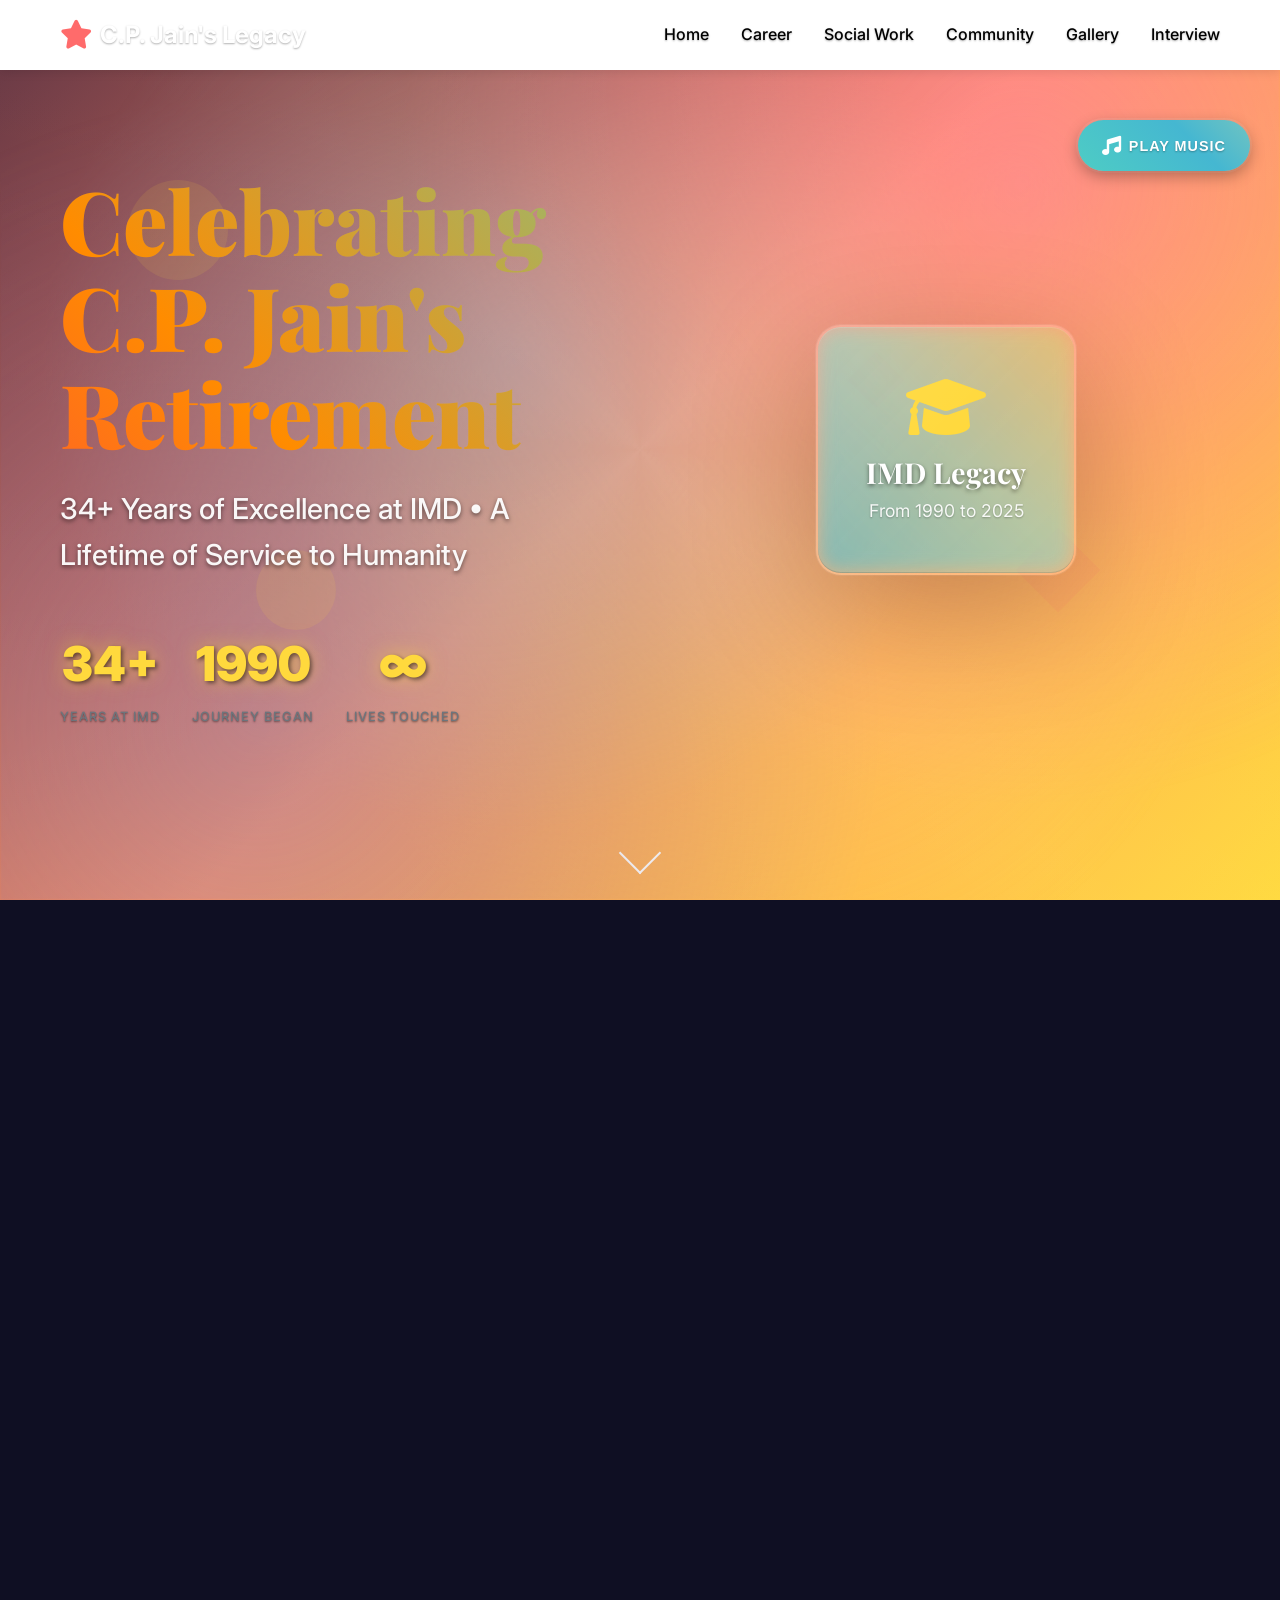
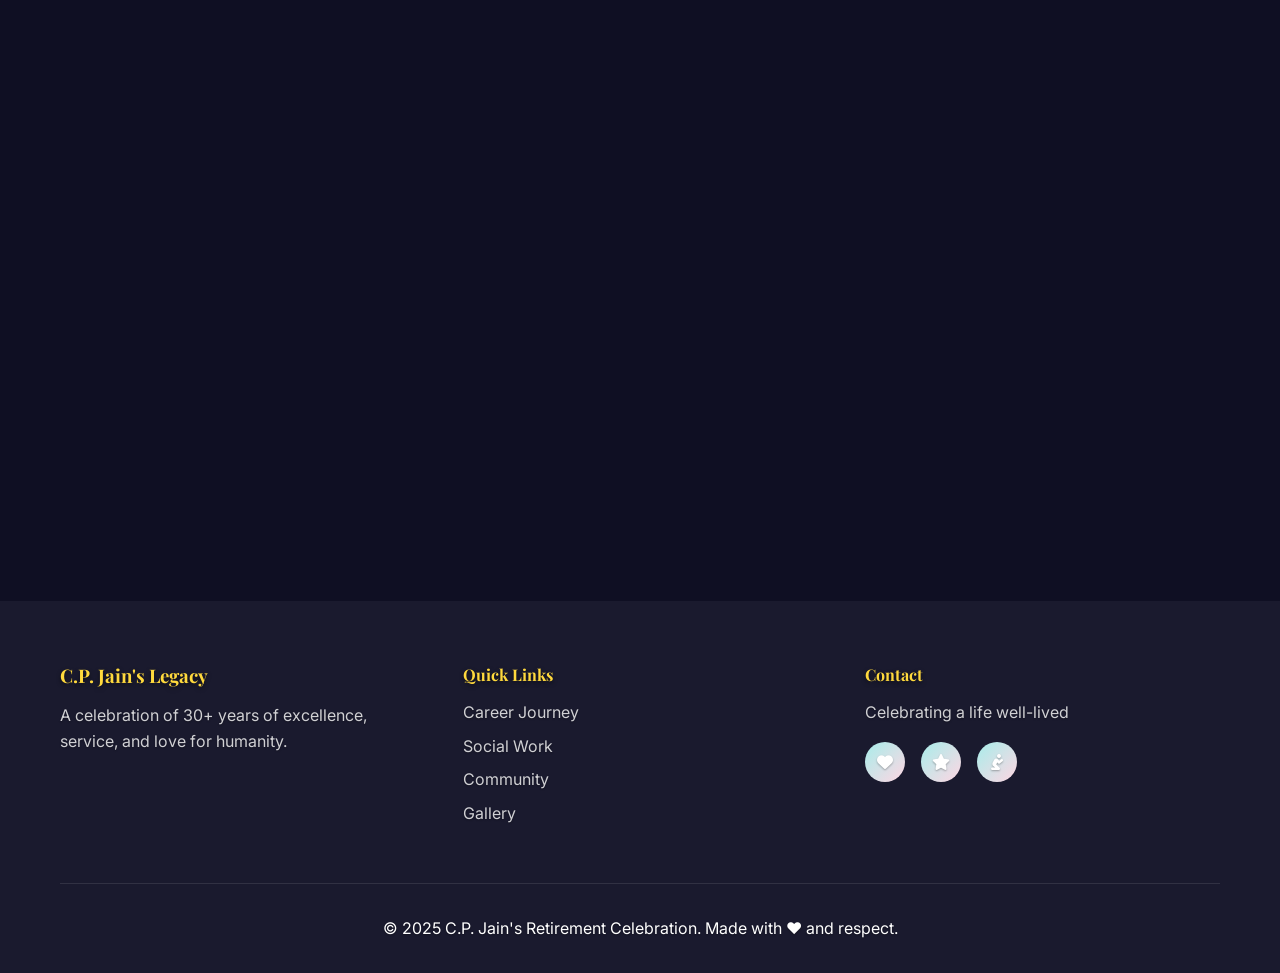
==== commit 1df5f0f3: "Add files via upload" ====
--- a/index.html
+++ b/index.html
@@ -3,7 +3,7 @@
 <head>
     <meta charset="UTF-8">
     <meta name="viewport" content="width=device-width, initial-scale=1.0">
-    <title>Celebrating CP Jain's Retirement - A Journey of Excellence</title>
+    <title>Celebrating C.P. Jain's Retirement - A Journey of Excellence</title>
     <link rel="stylesheet" href="styles.css">
     <link href="https://fonts.googleapis.com/css2?family=Playfair+Display:wght@400;700;900&family=Inter:wght@300;400;500;600;700&display=swap" rel="stylesheet">
     <link rel="stylesheet" href="https://cdnjs.cloudflare.com/ajax/libs/font-awesome/6.0.0/css/all.min.css">
@@ -15,7 +15,7 @@
         <div class="nav-container">
             <div class="nav-logo">
                 <i class="fas fa-star"></i>
-                <span>CP Jain's Legacy</span>
+                <span>C.P. Jain's Legacy</span>
             </div>
             <ul class="nav-menu">
                 <li><a href="#home">Home</a></li>
@@ -37,9 +37,9 @@
 
     <!-- Hero Section -->
     <section id="home" class="hero">
-        <!-- Papa's Background Photo -->
+        <!-- C.P. Jain's Background Photo -->
         <div class="hero-background-photo">
-            <img src="papa-photo.jpg" alt="Papa - A Life of Excellence" class="papa-photo">
+            <img src="cp_photos/CP_JAIN.jpeg" alt="C.P. Jain - A Life of Excellence" class="papa-photo">
             <div class="photo-overlay"></div>
         </div>
         
@@ -57,26 +57,38 @@
                 <i class="fas fa-music"></i>
                 <span class="music-text">Play Music</span>
             </button>
-            <audio id="backgroundMusic" loop>
+            <audio id="backgroundMusic" loop preload="auto">
                 <source src="indian-music.mp3" type="audio/mpeg">
                 <source src="indian-music.ogg" type="audio/ogg">
+                <source src="https://www.youtube.com/watch?v=PiyTW_AYcx0" type="audio/mpeg">
             </audio>
+            
+            <!-- YouTube Music Fallback -->
+            <div id="youtube-player" style="display: none;">
+                <iframe width="1" height="1" 
+                        src="https://www.youtube.com/embed/PiyTW_AYcx0?autoplay=1&mute=0&loop=1&playlist=PiyTW_AYcx0&controls=0" 
+                        frameborder="0" 
+                        allow="autoplay; encrypted-media; picture-in-picture" 
+                        allowfullscreen
+                        style="opacity: 0; position: absolute; top: -9999px;">
+                </iframe>
+            </div>
         </div>
         
         <div class="hero-content">
             <div class="hero-text" data-aos="fade-up">
-                <h1 class="hero-title" data-text="Celebrating Papa's Retirement">
+                <h1 class="hero-title" data-text="Celebrating C.P. Jain's Retirement">
                     
-                    Celebrating Papa's Retirement
+                    Celebrating C.P. Jain's Retirement
                 </h1>
-                <p class="hero-subtitle">30+ Years of Excellence at IMD • A Lifetime of Service to Humanity</p>
+                <p class="hero-subtitle">34+ Years of Excellence at IMD • A Lifetime of Service to Humanity</p>
                 <div class="hero-stats">
                     <div class="stat">
-                        <span class="stat-number">30+</span>
+                        <span class="stat-number">34+</span>
                         <span class="stat-label">Years at IMD</span>
                     </div>
                     <div class="stat">
-                        <span class="stat-number">1993</span>
+                        <span class="stat-number">1990</span>
                         <span class="stat-label">Journey Began</span>
                     </div>
                     <div class="stat">
@@ -89,7 +101,7 @@
                 <div class="floating-card">
                     <i class="fas fa-graduation-cap"></i>
                     <h3>IMD Legacy</h3>
-                    <p>From 1993 to 2024</p>
+                    <p>From 1990 to 2025</p>
                 </div>
             </div>
         </div>
@@ -115,8 +127,8 @@
                     <span class="celeb-icon">🌟</span>
                     <span class="celeb-icon">🎯</span>
                 </div>
-                <h2>IMD Journey: 1993-2024</h2>
-                <p>Three decades of leadership, innovation, and excellence</p>
+                <h2>IMD Journey: 1990-2025</h2>
+                <p>Three and half decades of leadership, innovation, and excellence</p>
                 <div class="celebration-line"></div>
             </div>
             
@@ -127,13 +139,13 @@
                         <div class="timeline-glow"></div>
                     </div>
                     <div class="timeline-content">
-                        <h3>Role A - Foundation Years</h3>
-                        <span class="timeline-date">1993 - 2000</span>
-                        <p>Building the foundation of excellence at IMD, establishing core processes and setting new standards in the industry.</p>
+                        <h3>Mechanic Grade 2 - Foundation Years</h3>
+                        <span class="timeline-date">7 June 1990 - 17 September 1997</span>
+                        <p>Starting the journey at IMD as Mechanic Grade 2, building technical expertise and establishing core mechanical processes.</p>
                         <div class="achievement-tags">
-                            <span class="tag">Leadership</span>
-                            <span class="tag">Innovation</span>
-                            <span class="tag">Process Excellence</span>
+                            <span class="tag">Mechanical Expertise</span>
+                            <span class="tag">Foundation Building</span>
+                            <span class="tag">Technical Skills</span>
                         </div>
                         <div class="timeline-connector"></div>
                     </div>
@@ -145,210 +157,18 @@
                         <div class="timeline-glow"></div>
                     </div>
                     <div class="timeline-content">
-                        <h3>Role B - Growth & Expansion</h3>
-                        <span class="timeline-date">2000 - 2010</span>
-                        <p>Leading strategic initiatives, expanding operations, and mentoring the next generation of leaders at IMD.</p>
+                        <h3>Radio Mechanic - Growth & Excellence</h3>
+                        <span class="timeline-date">17 September 1997 - 28 February 2025</span>
+                        <p>Promoted to Radio Mechanic through direct examination, leading technical operations, mentoring colleagues, and achieving excellence in radio communication systems.</p>
                         <div class="achievement-tags">
-                            <span class="tag">Strategic Growth</span>
-                            <span class="tag">Mentorship</span>
-                            <span class="tag">Operational Excellence</span>
+                            <span class="tag">Radio Systems Expert</span>
+                            <span class="tag">Technical Leadership</span>
+                            <span class="tag">Communication Excellence</span>
                         </div>
                         <div class="timeline-connector"></div>
                     </div>
                 </div>
 
-                <div class="timeline-item" data-aos="fade-right">
-                    <div class="timeline-marker">
-                        <i class="fas fa-crown"></i>
-                        <div class="timeline-glow"></div>
-                    </div>
-                    <div class="timeline-content">
-                        <h3>Role C - Leadership Excellence</h3>
-                        <span class="timeline-date">2010 - 2024</span>
-                        <p>Reaching the pinnacle of leadership, driving transformation, and leaving an indelible mark on IMD's legacy.</p>
-                        <div class="achievement-tags">
-                            <span class="tag">Executive Leadership</span>
-                            <span class="tag">Transformation</span>
-                            <span class="tag">Legacy Building</span>
-                        </div>
-                        <div class="timeline-connector"></div>
-                    </div>
-                </div>
-            </div>
-        </div>
-    </section>
-
-    <!-- Social Work Section -->
-    <section id="social-work" class="social-work-section section-bg-pattern" data-aos="fade-up">
-        <!-- Floating celebration elements -->
-        <div class="floating-celebration">
-            <div class="float-element">🐕</div>
-            <div class="float-element">🐄</div>
-            <div class="float-element">🤝</div>
-            <div class="float-element">💝</div>
-        </div>
-        
-        <div class="container">
-            <div class="section-header" data-aos="fade-up">
-                <div class="celebration-icons">
-                    <span class="celeb-icon">❤️</span>
-                    <span class="celeb-icon">🤝</span>
-                    <span class="celeb-icon">🌍</span>
-                </div>
-                <h2>Heart of Service</h2>
-                <p>Beyond the corporate world, a life dedicated to helping others</p>
-                <div class="celebration-line"></div>
-            </div>
-            
-            <div class="social-work-grid">
-                <div class="social-card" data-aos="zoom-in" data-aos-delay="100">
-                    <div class="card-icon">
-                        <i class="fas fa-heart"></i>
-                        <div class="icon-pulse"></div>
-                    </div>
-                    <h3>Feeding Street Animals</h3>
-                    <p>Daily commitment to feeding street cows and dogs, ensuring no animal goes hungry in the neighborhood.</p>
-                    <div class="impact-metrics">
-                        <div class="metric">
-                            <span class="metric-number">365</span>
-                            <span class="metric-label">Days/Year</span>
-                        </div>
-                        <div class="metric">
-                            <span class="metric-number">100+</span>
-                            <span class="metric-label">Animals Fed</span>
-                        </div>
-                    </div>
-                    <div class="card-decoration">
-                        <div class="decoration-dot"></div>
-                        <div class="decoration-dot"></div>
-                        <div class="decoration-dot"></div>
-                    </div>
-                </div>
-
-                <div class="social-card" data-aos="zoom-in" data-aos-delay="200">
-                    <div class="card-icon">
-                        <i class="fas fa-hands-helping"></i>
-                        <div class="icon-pulse"></div>
-                    </div>
-                    <h3>Helping the Needy</h3>
-                    <p>Extending support to underprivileged families, providing education, healthcare, and basic necessities.</p>
-                    <div class="impact-metrics">
-                        <div class="metric">
-                            <span class="metric-number">50+</span>
-                            <span class="metric-label">Families Helped</span>
-                        </div>
-                        <div class="metric">
-                            <span class="metric-number">1000+</span>
-                            <span class="metric-label">Lives Impacted</span>
-                        </div>
-                    </div>
-                    <div class="card-decoration">
-                        <div class="decoration-dot"></div>
-                        <div class="decoration-dot"></div>
-                        <div class="decoration-dot"></div>
-                    </div>
-                </div>
-
-                <div class="social-card" data-aos="zoom-in" data-aos-delay="300">
-                    <div class="card-icon">
-                        <i class="fas fa-pray"></i>
-                        <div class="icon-pulse"></div>
-                    </div>
-                    <h3>Community Leadership</h3>
-                    <p>As Jain Mandir president, organizing spiritual events, Jaagran ceremonies, and Bada Mangal celebrations.</p>
-                    <div class="impact-metrics">
-                        <div class="metric">
-                            <span class="metric-number">25+</span>
-                            <span class="metric-label">Events Organized</span>
-                        </div>
-                        <div class="metric">
-                            <span class="metric-number">500+</span>
-                            <span class="metric-label">Community Members</span>
-                        </div>
-                    </div>
-                    <div class="card-decoration">
-                        <div class="decoration-dot"></div>
-                        <div class="decoration-dot"></div>
-                        <div class="decoration-dot"></div>
-                    </div>
-                </div>
-            </div>
-        </div>
-    </section>
-
-    <!-- Community Section -->
-    <section id="community" class="community-section" data-aos="fade-up">
-        <!-- Floating celebration elements -->
-        <div class="floating-celebration">
-            <div class="float-element">🕉️</div>
-            <div class="float-element">🙏</div>
-            <div class="float-element">🏛️</div>
-            <div class="float-element">✨</div>
-        </div>
-        
-        <div class="container">
-            <div class="section-header" data-aos="fade-up">
-                <div class="celebration-icons">
-                    <span class="celeb-icon">🕉️</span>
-                    <span class="celeb-icon">🙏</span>
-                    <span class="celeb-icon">🏛️</span>
-                </div>
-                <h2>Jain Mandir Presidency</h2>
-                <p>Leading with faith, organizing with love, building community</p>
-                <div class="celebration-line"></div>
-            </div>
-            
-            <div class="community-content">
-                <div class="community-text" data-aos="fade-right">
-                    <h3>Spiritual Leadership</h3>
-                    <p>As the president of Jain Mandir, Papa has been instrumental in fostering spiritual growth and community bonding. His leadership has brought together hundreds of families in celebration of faith and tradition.</p>
-                    
-                    <div class="community-events">
-                        <div class="event-item">
-                            <i class="fas fa-moon"></i>
-                            <div>
-                                <h4>Jaagran Ceremonies</h4>
-                                <p>All-night spiritual gatherings that strengthen community bonds and deepen faith</p>
-                            </div>
-                        </div>
-                        
-                        <div class="event-item">
-                            <i class="fas fa-sun"></i>
-                            <div>
-                                <h4>Bada Mangal Celebrations</h4>
-                                <p>Grand celebrations during auspicious months, bringing joy and prosperity to the community</p>
-                            </div>
-                        </div>
-                        
-                        <div class="event-item">
-                            <i class="fas fa-users"></i>
-                            <div>
-                                <h4>Community Outreach</h4>
-                                <p>Organizing charity drives, educational programs, and health camps for the wider community</p>
-                            </div>
-                        </div>
-                    </div>
-                </div>
-                
-                <div class="community-visual" data-aos="fade-left">
-                    <div class="mandir-card">
-                        <div class="mandir-icon">
-                            <i class="fas fa-om"></i>
-                        </div>
-                        <h4>Jain Mandir</h4>
-                        <p>Center of Faith & Community</p>
-                        <div class="mandir-stats">
-                            <div class="mandir-stat">
-                                <span class="stat-value">10+</span>
-                                <span class="stat-label">Years as President</span>
-                            </div>
-                            <div class="mandir-stat">
-                                <span class="stat-value">1000+</span>
-                                <span class="stat-label">Community Members</span>
-                            </div>
-                        </div>
-                    </div>
-                </div>
             </div>
         </div>
     </section>
@@ -373,9 +193,9 @@
                         <div class="yourstory-logo">
                             <i class="fas fa-newspaper"></i>
                             <span>YourStory</span>
-                        </div>
+                    </div>
                         <div class="interview-meta">
-                            <span class="interview-date">2024</span>
+                            <span class="interview-date">2025</span>
                             <span class="interview-type">Featured Article</span>
                         </div>
                     </div>
@@ -398,7 +218,7 @@
                         </ul>
                     </div>
                     
-                    <a href="#" class="read-more-btn">
+                    <a href="https://yourstory.com/socialstory/2022/02/monday-motivation-chandra-prakash-jain-feeding-strays" target="_blank" class="read-more-btn">
                         <i class="fas fa-external-link-alt"></i>
                         Read Full Article
                     </a>
@@ -406,6 +226,182 @@
             </div>
         </div>
     </section>
+
+    <!-- Social Work Section -->
+    <section id="social-work" class="social-work-section section-bg-pattern" data-aos="fade-up">
+        <!-- Floating celebration elements -->
+        <div class="floating-celebration">
+            <div class="float-element">🐕</div>
+            <div class="float-element">🐄</div>
+            <div class="float-element">🤝</div>
+            <div class="float-element">💝</div>
+        </div>
+        
+        <div class="container">
+            <div class="section-header" data-aos="fade-up">
+                <div class="celebration-icons">
+                    <span class="celeb-icon">❤️</span>
+                    <span class="celeb-icon">🤝</span>
+                    <span class="celeb-icon">🌍</span>
+                </div>
+                <h2>Heart of Service</h2>
+                <p>Beyond the corporate world, a life dedicated to helping others</p>
+                <div class="celebration-line"></div>
+            </div>
+            
+            <div class="social-work-grid">
+                <div class="social-card" data-aos="zoom-in" data-aos-delay="100">
+                    <div class="card-icon">
+                        <i class="fas fa-heart"></i>
+                        <div class="icon-pulse"></div>
+                    </div>
+                    <h3>Feeding Street Animals</h3>
+                    <p>Daily commitment to feeding street cows and dogs, ensuring no animal goes hungry in the neighborhood.</p>
+                    <div class="impact-metrics">
+                        <div class="metric">
+                            <span class="metric-number">365</span>
+                            <span class="metric-label">Days/Year</span>
+                        </div>
+                        <div class="metric">
+                            <span class="metric-number">100+</span>
+                            <span class="metric-label">Animals Fed</span>
+                        </div>
+                    </div>
+                    <div class="card-decoration">
+                        <div class="decoration-dot"></div>
+                        <div class="decoration-dot"></div>
+                        <div class="decoration-dot"></div>
+                    </div>
+                </div>
+
+                <div class="social-card" data-aos="zoom-in" data-aos-delay="200">
+                    <div class="card-icon">
+                        <i class="fas fa-hands-helping"></i>
+                        <div class="icon-pulse"></div>
+                    </div>
+                    <h3>Helping the Needy</h3>
+                    <p>Extending support to underprivileged families, providing education, healthcare, and basic necessities.</p>
+                    <div class="impact-metrics">
+                        <div class="metric">
+                            <span class="metric-number">50+</span>
+                            <span class="metric-label">Families Helped</span>
+                        </div>
+                        <div class="metric">
+                            <span class="metric-number">1000+</span>
+                            <span class="metric-label">Lives Impacted</span>
+                        </div>
+                    </div>
+                    <div class="card-decoration">
+                        <div class="decoration-dot"></div>
+                        <div class="decoration-dot"></div>
+                        <div class="decoration-dot"></div>
+                    </div>
+                </div>
+
+                <div class="social-card" data-aos="zoom-in" data-aos-delay="300">
+                    <div class="card-icon">
+                        <i class="fas fa-pray"></i>
+                        <div class="icon-pulse"></div>
+                    </div>
+                    <h3>Community Leadership</h3>
+                    <p>As Jain Mandir president, organizing spiritual events, Jaagran ceremonies, and Bada Mangal celebrations.</p>
+                    <div class="impact-metrics">
+                        <div class="metric">
+                            <span class="metric-number">25+</span>
+                            <span class="metric-label">Events Organized</span>
+                        </div>
+                        <div class="metric">
+                            <span class="metric-number">500+</span>
+                            <span class="metric-label">Community Members</span>
+                        </div>
+                    </div>
+                    <div class="card-decoration">
+                        <div class="decoration-dot"></div>
+                        <div class="decoration-dot"></div>
+                        <div class="decoration-dot"></div>
+                    </div>
+                </div>
+            </div>
+        </div>
+    </section>
+
+    <!-- Community Section -->
+    <section id="community" class="community-section" data-aos="fade-up">
+        <!-- Floating celebration elements -->
+        <div class="floating-celebration">
+            <div class="float-element">🕉️</div>
+            <div class="float-element">🙏</div>
+            <div class="float-element">🏛️</div>
+            <div class="float-element">✨</div>
+        </div>
+        
+        <div class="container">
+            <div class="section-header" data-aos="fade-up">
+                <div class="celebration-icons">
+                    <span class="celeb-icon">🕉️</span>
+                    <span class="celeb-icon">🙏</span>
+                    <span class="celeb-icon">🏛️</span>
+                </div>
+                <h2>Jain Mandir Presidency</h2>
+                <p>Leading with faith, organizing with love, building community</p>
+                <div class="celebration-line"></div>
+            </div>
+            
+            <div class="community-content">
+                <div class="community-text" data-aos="fade-right">
+                    <h3>Spiritual Leadership</h3>
+                    <p>Serving as president of Jain Mandir since 31 October 2021, C.P. Jain has been instrumental in fostering spiritual growth and community bonding. Previously served as Joint Secretary from 1 November 2013 to 15 November 2017. His dedicated leadership has brought together hundreds of families in celebration of faith and tradition.</p>
+                    
+                    <div class="community-events">
+                        <div class="event-item">
+                            <i class="fas fa-moon"></i>
+                            <div>
+                                <h4>Jaagran Ceremonies</h4>
+                                <p>All-night spiritual gatherings that strengthen community bonds and deepen faith</p>
+                            </div>
+                        </div>
+                        
+                        <div class="event-item">
+                            <i class="fas fa-sun"></i>
+                            <div>
+                                <h4>Bada Mangal Celebrations</h4>
+                                <p>Grand celebrations during auspicious months, bringing joy and prosperity to the community</p>
+                            </div>
+                        </div>
+                        
+                        <div class="event-item">
+                            <i class="fas fa-users"></i>
+                            <div>
+                                <h4>Community Outreach</h4>
+                                <p>Organizing charity drives, educational programs, and health camps for the wider community</p>
+                            </div>
+                        </div>
+                    </div>
+                </div>
+                
+                <div class="community-visual" data-aos="fade-left">
+                    <div class="mandir-card">
+                        <div class="mandir-icon">
+                            <i class="fas fa-om"></i>
+                        </div>
+                        <h4>Jain Mandir</h4>
+                        <p>Center of Faith & Community</p>
+                        <div class="mandir-stats">
+                            <div class="mandir-stat">
+                                <span class="stat-value">3+</span>
+                                <span class="stat-label">Years as President</span>
+                            </div>
+                            <div class="mandir-stat">
+                                <span class="stat-value">1000+</span>
+                                <span class="stat-label">Community Members</span>
+                            </div>
+                        </div>
+                    </div>
+                </div>
+            </div>
+        </div>
+    </section>
+
 
     <!-- Gallery Section -->
     <section id="gallery" class="gallery-section section-bg-pattern" data-aos="fade-up">
@@ -425,85 +421,247 @@
                     <span class="celeb-icon">💝</span>
                 </div>
                 <h2>Memories & Moments</h2>
-                <p>A visual journey through Papa's remarkable life</p>
+                <p>A visual journey through C.P. Jain's remarkable life</p>
                 <div class="celebration-line"></div>
             </div>
             
             <div class="gallery-grid">
                 <div class="gallery-item" data-aos="zoom-in" data-aos-delay="100">
-                    <div class="gallery-placeholder">
-                        <i class="fas fa-image"></i>
-                        <p>IMD Office</p>
+                    <img src="cp_photos/CP_JAIN.jpeg" alt="C.P. Jain - Professional Portrait" class="gallery-image">
                         <div class="gallery-overlay">
                             <div class="overlay-content">
                                 <i class="fas fa-search-plus"></i>
-                                <span>View Details</span>
-                            </div>
+                            <span>Professional Portrait</span>
                         </div>
                     </div>
                 </div>
                 
                 <div class="gallery-item" data-aos="zoom-in" data-aos-delay="200">
-                    <div class="gallery-placeholder">
-                        <i class="fas fa-image"></i>
-                        <p>Community Service</p>
+                    <img src="cp_photos/cpJain_2.png" alt="C.P. Jain at Work" class="gallery-image">
                         <div class="gallery-overlay">
                             <div class="overlay-content">
                                 <i class="fas fa-search-plus"></i>
-                                <span>View Details</span>
-                            </div>
+                            <span>At IMD Office</span>
                         </div>
                     </div>
                 </div>
                 
                 <div class="gallery-item" data-aos="zoom-in" data-aos-delay="300">
-                    <div class="gallery-placeholder">
-                        <i class="fas fa-image"></i>
-                        <p>Jain Mandir Events</p>
+                    <img src="cp_photos/cpJain_3.png" alt="Community Service" class="gallery-image">
                         <div class="gallery-overlay">
                             <div class="overlay-content">
                                 <i class="fas fa-search-plus"></i>
-                                <span>View Details</span>
-                            </div>
+                            <span>Community Service</span>
                         </div>
                     </div>
                 </div>
                 
                 <div class="gallery-item" data-aos="zoom-in" data-aos-delay="400">
-                    <div class="gallery-placeholder">
-                        <i class="fas fa-image"></i>
-                        <p>Family Moments</p>
+                    <img src="cp_photos/IMG_20191029_205408.jpg" alt="Jain Mandir Events" class="gallery-image">
                         <div class="gallery-overlay">
                             <div class="overlay-content">
                                 <i class="fas fa-search-plus"></i>
-                                <span>View Details</span>
-                            </div>
+                            <span>Jain Mandir Events</span>
                         </div>
                     </div>
                 </div>
                 
                 <div class="gallery-item" data-aos="zoom-in" data-aos-delay="500">
-                    <div class="gallery-placeholder">
-                        <i class="fas fa-image"></i>
-                        <p>Retirement Celebration</p>
+                    <img src="cp_photos/IMG-20200406-WA0054.jpg" alt="Family Moments" class="gallery-image">
                         <div class="gallery-overlay">
                             <div class="overlay-content">
                                 <i class="fas fa-search-plus"></i>
-                                <span>View Details</span>
-                            </div>
+                            <span>Family Moments</span>
                         </div>
                     </div>
                 </div>
                 
                 <div class="gallery-item" data-aos="zoom-in" data-aos-delay="600">
-                    <div class="gallery-placeholder">
-                        <i class="fas fa-image"></i>
-                        <p>Social Work</p>
+                    <img src="cp_photos/PXL_20210806_153925003.PORTRAIT.jpg" alt="Special Occasions" class="gallery-image">
+                    <div class="gallery-overlay">
+                        <div class="overlay-content">
+                            <i class="fas fa-search-plus"></i>
+                            <span>Special Occasions</span>
+                        </div>
+                    </div>
+                </div>
+                
+                <div class="gallery-item" data-aos="zoom-in" data-aos-delay="700">
+                    <img src="cp_photos/cpJain_7.jpeg" alt="Career Milestones" class="gallery-image">
+                    <div class="gallery-overlay">
+                        <div class="overlay-content">
+                            <i class="fas fa-search-plus"></i>
+                            <span>Career Milestones</span>
+                        </div>
+                    </div>
+                </div>
+                
+                <div class="gallery-item" data-aos="zoom-in" data-aos-delay="800">
+                    <img src="cp_photos/cpJain_8.jpeg" alt="Leadership Moments" class="gallery-image">
+                    <div class="gallery-overlay">
+                        <div class="overlay-content">
+                            <i class="fas fa-search-plus"></i>
+                            <span>Leadership Moments</span>
+                        </div>
+                    </div>
+                </div>
+                
+                <div class="gallery-item" data-aos="zoom-in" data-aos-delay="900">
+                    <img src="cp_photos/cpJain_13.jpeg" alt="Social Work Activities" class="gallery-image">
+                    <div class="gallery-overlay">
+                        <div class="overlay-content">
+                            <i class="fas fa-search-plus"></i>
+                            <span>Social Work</span>
+                        </div>
+                    </div>
+                </div>
+                
+                <div class="gallery-item" data-aos="zoom-in" data-aos-delay="1000">
+                    <img src="cp_photos/cpJain_16.jpeg" alt="Community Gatherings" class="gallery-image">
+                    <div class="gallery-overlay">
+                        <div class="overlay-content">
+                            <i class="fas fa-search-plus"></i>
+                            <span>Community Gatherings</span>
+                        </div>
+                    </div>
+                </div>
+                
+                <div class="gallery-item" data-aos="zoom-in" data-aos-delay="1100">
+                    <img src="cp_photos/cpJain_20.jpeg" alt="Achievements" class="gallery-image">
+                    <div class="gallery-overlay">
+                        <div class="overlay-content">
+                            <i class="fas fa-search-plus"></i>
+                            <span>Achievements</span>
+                        </div>
+                    </div>
+                </div>
+                
+                <div class="gallery-item" data-aos="zoom-in" data-aos-delay="1200">
+                    <img src="cp_photos/cpJain_21.jpeg" alt="Memorable Moments" class="gallery-image">
+                    <div class="gallery-overlay">
+                        <div class="overlay-content">
+                            <i class="fas fa-search-plus"></i>
+                            <span>Memorable Moments</span>
+                        </div>
+                    </div>
+                </div>
+                
+                <div class="gallery-item" data-aos="zoom-in" data-aos-delay="1300">
+                    <img src="cp_photos/cpJain_22.jpeg" alt="Retirement Celebration" class="gallery-image">
+                    <div class="gallery-overlay">
+                        <div class="overlay-content">
+                            <i class="fas fa-search-plus"></i>
+                            <span>Retirement Celebration</span>
+                        </div>
+                    </div>
+                </div>
+                
+                <div class="gallery-item" data-aos="zoom-in" data-aos-delay="1400">
+                    <img src="cp_photos/cpJain_8 2.jpeg" alt="Professional Excellence" class="gallery-image">
+                    <div class="gallery-overlay">
+                        <div class="overlay-content">
+                            <i class="fas fa-search-plus"></i>
+                            <span>Professional Excellence</span>
+                        </div>
+                    </div>
+                </div>
+                
+                <div class="gallery-item" data-aos="zoom-in" data-aos-delay="1500">
+                    <img src="cp_photos/IMG-20160727-WA0005.jpg" alt="Early Career Days" class="gallery-image">
+                    <div class="gallery-overlay">
+                        <div class="overlay-content">
+                            <i class="fas fa-search-plus"></i>
+                            <span>Early Career Days</span>
+                        </div>
+                    </div>
+                </div>
+                
+                <div class="gallery-item" data-aos="zoom-in" data-aos-delay="1600">
+                    <img src="cp_photos/IMG-20180831-WA0007.jpg" alt="Community Events" class="gallery-image">
+                    <div class="gallery-overlay">
+                        <div class="overlay-content">
+                            <i class="fas fa-search-plus"></i>
+                            <span>Community Events</span>
+                        </div>
+                    </div>
+                </div>
+                
+                <div class="gallery-item" data-aos="zoom-in" data-aos-delay="1700">
+                    <img src="cp_photos/IMG-20201003-WA0004.jpg" alt="Special Celebrations" class="gallery-image">
+                    <div class="gallery-overlay">
+                        <div class="overlay-content">
+                            <i class="fas fa-search-plus"></i>
+                            <span>Special Celebrations</span>
+                        </div>
+                    </div>
+                </div>
+                
+                <div class="gallery-item" data-aos="zoom-in" data-aos-delay="1800">
+                    <img src="cp_photos/IMG-20220320-WA0089.jpg" alt="Recent Achievements" class="gallery-image">
+                    <div class="gallery-overlay">
+                        <div class="overlay-content">
+                            <i class="fas fa-search-plus"></i>
+                            <span>Recent Achievements</span>
+                        </div>
+                    </div>
+                </div>
+                
+                <div class="gallery-item" data-aos="zoom-in" data-aos-delay="1900">
+                    <img src="cp_photos/20221210_202641.jpg" alt="Festive Moments" class="gallery-image">
                         <div class="gallery-overlay">
                             <div class="overlay-content">
                                 <i class="fas fa-search-plus"></i>
-                                <span>View Details</span>
+                            <span>Festive Moments</span>
+                        </div>
+                    </div>
                             </div>
+                
+                <div class="gallery-item" data-aos="zoom-in" data-aos-delay="2000">
+                    <img src="cp_photos/20230413_100903.jpg" alt="Latest Memories" class="gallery-image">
+                    <div class="gallery-overlay">
+                        <div class="overlay-content">
+                            <i class="fas fa-search-plus"></i>
+                            <span>Latest Memories</span>
+                        </div>
+                    </div>
+                </div>
+                
+                <div class="gallery-item" data-aos="zoom-in" data-aos-delay="2100">
+                    <img src="cp_photos/WhatsApp Image 2025-11-09 at 10.00.46.jpeg" alt="Recent Moments" class="gallery-image">
+                    <div class="gallery-overlay">
+                        <div class="overlay-content">
+                            <i class="fas fa-search-plus"></i>
+                            <span>Recent Moments</span>
+                        </div>
+                    </div>
+                </div>
+                
+                <div class="gallery-item" data-aos="zoom-in" data-aos-delay="2200">
+                    <img src="cp_photos/WhatsApp Image 2025-11-09 at 10.00.46 (1).jpeg" alt="Special Occasions" class="gallery-image">
+                    <div class="gallery-overlay">
+                        <div class="overlay-content">
+                            <i class="fas fa-search-plus"></i>
+                            <span>Special Occasions</span>
+                        </div>
+                    </div>
+                </div>
+                
+                <div class="gallery-item" data-aos="zoom-in" data-aos-delay="2300">
+                    <img src="cp_photos/WhatsApp Image 2025-11-09 at 10.00.47.jpeg" alt="Cherished Memories" class="gallery-image">
+                    <div class="gallery-overlay">
+                        <div class="overlay-content">
+                            <i class="fas fa-search-plus"></i>
+                            <span>Cherished Memories</span>
+                        </div>
+                    </div>
+                </div>
+                
+                <div class="gallery-item" data-aos="zoom-in" data-aos-delay="2400">
+                    <img src="cp_photos/WhatsApp Image 2025-11-09 at 10.00.47 (1).jpeg" alt="Precious Moments" class="gallery-image">
+                    <div class="gallery-overlay">
+                        <div class="overlay-content">
+                            <i class="fas fa-search-plus"></i>
+                            <span>Precious Moments</span>
                         </div>
                     </div>
                 </div>
@@ -532,7 +690,7 @@
                     </div>
                 </div>
                 <h2>Congratulations on Your Retirement!</h2>
-                <p>30+ years of dedication, leadership, and service have created a legacy that will inspire generations to come.</p>
+                <p>34+ years of dedication, leadership, and service have created a legacy that will inspire generations to come.</p>
                 
                 <div class="celebration-message">
                     <p>"Your journey from IMD to community service shows that true success is measured not just by professional achievements, but by the lives we touch and the difference we make in the world."</p>
@@ -540,7 +698,7 @@
                 
                 <div class="celebration-stats">
                     <div class="celeb-stat">
-                        <span class="celeb-number">30+</span>
+                        <span class="celeb-number">34+</span>
                         <span class="celeb-label">Years of Excellence</span>
                     </div>
                     <div class="celeb-stat">
@@ -561,7 +719,7 @@
         <div class="container">
             <div class="footer-content">
                 <div class="footer-section">
-                    <h3>Papa's Legacy</h3>
+                    <h3>C.P. Jain's Legacy</h3>
                     <p>A celebration of 30+ years of excellence, service, and love for humanity.</p>
                 </div>
                 <div class="footer-section">
@@ -584,7 +742,7 @@
                 </div>
             </div>
             <div class="footer-bottom">
-                <p>&copy; 2024 Papa's Retirement Celebration. Made with ❤️ and respect.</p>
+                <p>&copy; 2025 C.P. Jain's Retirement Celebration. Made with ❤️ and respect.</p>
             </div>
         </div>
     </footer>
--- a/styles.css
+++ b/styles.css
@@ -100,7 +100,7 @@
         radial-gradient(circle at 40% 40%, rgba(255, 217, 61, 0.1) 0%, transparent 50%);
     pointer-events: none;
     z-index: -1;
-    animation: background-shift 20s ease-in-out infinite;
+    /* animation: background-shift 20s ease-in-out infinite; */
 }
 
 @keyframes background-shift {
@@ -136,7 +136,7 @@
 
 .celeb-icon {
     font-size: 2rem;
-    animation: celebration-bounce 3s ease-in-out infinite;
+    /* animation: celebration-bounce 3s ease-in-out infinite; */
     filter: drop-shadow(0 0 10px rgba(255, 255, 255, 0.3));
 }
 
@@ -158,7 +158,7 @@
     background-size: 400% 400%;
     margin: 2rem auto 0;
     border-radius: 2px;
-    animation: gradient-shift 3s ease infinite;
+    /* animation: gradient-shift 3s ease infinite; */
     box-shadow: 0 0 20px rgba(255, 107, 107, 0.5);
 }
 
@@ -199,32 +199,14 @@
     position: fixed;
     top: 0;
     width: 100%;
-    background: rgba(255, 255, 255, 0.95);
-    backdrop-filter: blur(20px);
+    background: #ffffff;
     z-index: 1000;
     padding: 1rem 0;
     transition: all 0.3s ease;
-    box-shadow: 
-        0 5px 20px rgba(0, 0, 0, 0.1),
-        0 0 0 1px rgba(255, 255, 255, 0.1),
-        inset 0 1px 0 rgba(255, 255, 255, 0.2);
-}
-
-.navbar::before {
-    content: '';
-    position: absolute;
-    top: 0;
-    left: 0;
-    right: 0;
-    bottom: 0;
-    background: linear-gradient(90deg, transparent, rgba(255, 107, 107, 0.05), transparent);
-    opacity: 0;
-    transition: opacity 0.3s ease;
-}
-
-.navbar:hover::before {
-    opacity: 1;
-}
+    box-shadow: 0 2px 10px rgba(0, 0, 0, 0.1);
+}
+
+/* Removed navbar hover effect for cleaner white background */
 
 /* Scroll Progress Indicator */
 .scroll-progress {
@@ -236,7 +218,7 @@
     background-size: 400% 400%;
     width: 0%;
     transition: width 0.1s ease;
-    animation: gradient-shift 3s ease infinite;
+    /* animation: gradient-shift 3s ease infinite; */
     box-shadow: 0 0 10px rgba(255, 107, 107, 0.5);
 }
 
@@ -255,7 +237,7 @@
     gap: 0.5rem;
     font-size: 1.5rem;
     font-weight: 700;
-    color: var(--primary-color);
+    color: #000000;
 }
 
 .nav-logo i {
@@ -271,7 +253,7 @@
 
 .nav-menu a {
     text-decoration: none;
-    color: var(--text-color);
+    color: #000000;
     font-weight: 500;
     transition: color 0.3s ease;
     position: relative;
@@ -311,7 +293,7 @@
 .hamburger span {
     width: 25px;
     height: 3px;
-    background: var(--primary-color);
+    background: #000000;
     margin: 3px 0;
     transition: 0.3s;
 }
@@ -342,7 +324,7 @@
     object-fit: cover;
     object-position: center;
     filter: brightness(0.4) contrast(1.2);
-    animation: photo-zoom 20s ease-in-out infinite;
+    /* animation: photo-zoom 20s ease-in-out infinite; */
 }
 
 @keyframes photo-zoom {
@@ -417,7 +399,7 @@
     box-shadow: 
         0 5px 15px rgba(0, 0, 0, 0.3),
         0 0 0 2px rgba(255, 255, 255, 0.1);
-    animation: gradient-shift 3s ease infinite;
+    /* animation: gradient-shift 3s ease infinite; */
 }
 
 .music-toggle:hover {
@@ -429,7 +411,7 @@
 
 .music-toggle.playing {
     background: var(--gradient-secondary);
-    animation: pulse-glow 2s ease-in-out infinite;
+    /* animation: pulse-glow 2s ease-in-out infinite; */
 }
 
 @keyframes pulse-glow {
@@ -513,7 +495,7 @@
     padding: 3rem;
     text-align: center;
     color: white;
-    animation: ultra-float 8s ease-in-out infinite;
+    /* animation: ultra-float 8s ease-in-out infinite; */
     transform-style: preserve-3d;
     position: relative;
     box-shadow: 
@@ -536,7 +518,7 @@
     background-size: 400% 400%;
     border-radius: 22px;
     z-index: -1;
-    animation: gradient-shift 3s ease infinite;
+    /* animation: gradient-shift 3s ease infinite; */
     filter: blur(10px);
     opacity: 0.7;
 }
@@ -554,13 +536,10 @@
 }
 
 .floating-card:hover {
-    transform: translateY(-40px) translateZ(80px) rotateX(15deg) rotateY(15deg) scale(1.1);
+    transform: translateY(-10px) scale(1.05);
     box-shadow: 
-        0 60px 120px rgba(0, 0, 0, 0.5),
-        0 0 0 3px rgba(255, 255, 255, 0.3),
-        inset 0 2px 0 rgba(255, 255, 255, 0.4),
-        0 0 60px rgba(255, 107, 107, 0.4),
-        0 0 120px rgba(78, 205, 196, 0.3);
+        0 20px 40px rgba(0, 0, 0, 0.3),
+        0 0 0 2px rgba(255, 255, 255, 0.2);
     animation-play-state: paused;
 }
 
@@ -586,15 +565,15 @@
         box-shadow: var(--depth-4);
     }
     25% { 
-        transform: translateY(-15px) translateZ(20px) rotateX(5deg) rotateY(-5deg); 
+        transform: translateY(-8px) translateZ(10px) rotateX(2deg) rotateY(-2deg); 
         box-shadow: var(--depth-3);
     }
     50% { 
-        transform: translateY(-30px) translateZ(40px) rotateX(0deg) rotateY(10deg); 
+        transform: translateY(-15px) translateZ(20px) rotateX(0deg) rotateY(3deg); 
         box-shadow: var(--depth-2);
     }
     75% { 
-        transform: translateY(-15px) translateZ(20px) rotateX(-5deg) rotateY(5deg); 
+        transform: translateY(-8px) translateZ(10px) rotateX(-2deg) rotateY(2deg); 
         box-shadow: var(--depth-3);
     }
 }
@@ -668,7 +647,7 @@
     background: var(--gradient-celebration);
     background-size: 400% 400%;
     transform: translateX(-50%);
-    animation: gradient-shift 3s ease infinite;
+    /* animation: gradient-shift 3s ease infinite; */
     box-shadow: 
         0 0 20px rgba(255, 107, 107, 0.5),
         0 0 40px rgba(78, 205, 196, 0.3);
@@ -700,7 +679,7 @@
         0 0 40px rgba(78, 205, 196, 0.3);
     transition: all 0.5s ease;
     transform-style: preserve-3d;
-    animation: gradient-shift 3s ease infinite;
+    /* animation: gradient-shift 3s ease infinite; */
 }
 
 .timeline-marker::before {
@@ -714,7 +693,7 @@
     background-size: 400% 400%;
     border-radius: 50%;
     z-index: -1;
-    animation: gradient-shift 3s ease infinite;
+    /* animation: gradient-shift 3s ease infinite; */
     filter: blur(15px);
     opacity: 0.6;
 }
@@ -744,7 +723,7 @@
     background: radial-gradient(circle, var(--secondary-color), transparent);
     border-radius: 50%;
     opacity: 0;
-    animation: marker-pulse 2s ease-in-out infinite;
+    /* animation: marker-pulse 2s ease-in-out infinite; */
 }
 
 @keyframes marker-pulse {
@@ -913,7 +892,7 @@
         0 0 20px rgba(255, 107, 107, 0.5),
         0 0 40px rgba(78, 205, 196, 0.3);
     transition: all 0.5s ease;
-    animation: gradient-shift 3s ease infinite;
+    /* animation: gradient-shift 3s ease infinite; */
 }
 
 .card-icon::before {
@@ -927,7 +906,7 @@
     background-size: 400% 400%;
     border-radius: 50%;
     z-index: -1;
-    animation: gradient-shift 3s ease infinite;
+    /* animation: gradient-shift 3s ease infinite; */
     filter: blur(20px);
     opacity: 0.6;
 }
@@ -957,7 +936,7 @@
     background: radial-gradient(circle, var(--accent-color), transparent);
     border-radius: 50%;
     opacity: 0;
-    animation: icon-pulse 3s ease-in-out infinite;
+    /* animation: icon-pulse 3s ease-in-out infinite; */
 }
 
 @keyframes icon-pulse {
@@ -978,7 +957,7 @@
     height: 6px;
     background: var(--accent-color);
     border-radius: 50%;
-    animation: dot-bounce 2s ease-in-out infinite;
+    /* animation: dot-bounce 2s ease-in-out infinite; */
 }
 
 .decoration-dot:nth-child(2) {
@@ -1190,7 +1169,7 @@
     gap: 0.5rem;
     font-size: 1.5rem;
     font-weight: 700;
-    color: var(--primary-color);
+    color: #ffffff;
 }
 
 .yourstory-logo i {
@@ -1214,7 +1193,7 @@
 }
 
 .interview-type {
-    color: var(--light-text);
+    color: #ffffff;
     font-size: 0.8rem;
     text-transform: uppercase;
     letter-spacing: 1px;
@@ -1245,7 +1224,7 @@
 
 .interview-quote blockquote {
     font-size: 1.3rem;
-    color: var(--primary-color);
+    color: #ffffff;
     font-style: italic;
     line-height: 1.6;
     margin: 1rem 0;
@@ -1253,7 +1232,7 @@
 }
 
 .interview-highlights h4 {
-    color: var(--primary-color);
+    color: #ffffff;
     margin-bottom: 1rem;
     font-size: 1.2rem;
 }
@@ -1265,7 +1244,7 @@
 
 .interview-highlights li {
     padding: 0.5rem 0;
-    color: var(--light-text);
+    color: #ffffff;
     position: relative;
     padding-left: 1.5rem;
 }
@@ -1361,6 +1340,15 @@
         0 0 30px rgba(102, 126, 234, 0.5);
 }
 
+.gallery-image {
+    width: 100%;
+    height: 100%;
+    object-fit: cover;
+    object-position: center;
+    border-radius: 15px;
+    transition: transform 0.3s ease;
+}
+
 .gallery-placeholder {
     width: 100%;
     height: 100%;
@@ -1402,7 +1390,7 @@
 }
 
 .gallery-item:hover .gallery-overlay {
-    opacity: 1;
+    opacity: 0;
 }
 
 .overlay-content {
@@ -1452,7 +1440,7 @@
         radial-gradient(circle at 25% 25%, rgba(255, 255, 255, 0.1) 0%, transparent 50%),
         radial-gradient(circle at 75% 75%, rgba(255, 255, 255, 0.1) 0%, transparent 50%),
         radial-gradient(circle at 50% 50%, rgba(255, 255, 255, 0.05) 0%, transparent 50%);
-    animation: celebration-bg 10s ease-in-out infinite;
+    /* animation: celebration-bg 10s ease-in-out infinite; */
     z-index: 1;
 }
 
@@ -1477,7 +1465,7 @@
         radial-gradient(circle at 30% 70%, #54a0ff 2px, transparent 2px),
         radial-gradient(circle at 70% 30%, #96ceb4 2px, transparent 2px);
     background-size: 200px 200px, 150px 150px, 180px 180px, 120px 120px, 160px 160px, 140px 140px;
-    animation: confetti-fall 15s linear infinite;
+    /* animation: confetti-fall 15s linear infinite; */
     z-index: 1;
 }
 
@@ -1511,7 +1499,7 @@
 .sparkle {
     position: absolute;
     font-size: 1.5rem;
-    animation: sparkle-float 3s ease-in-out infinite;
+    /* animation: sparkle-float 3s ease-in-out infinite; */
 }
 
 .sparkle-1 {
@@ -1552,7 +1540,7 @@
     position: absolute;
     border-radius: 50%;
     background: rgba(255, 255, 255, 0.1);
-    animation: bg-float 8s ease-in-out infinite;
+    /* animation: bg-float 8s ease-in-out infinite; */
 }
 
 .bg-element-1 {
@@ -1650,7 +1638,7 @@
     background-size: 400% 400%;
     border-radius: 50%;
     z-index: -1;
-    animation: gradient-shift 3s ease infinite;
+    /* animation: gradient-shift 3s ease infinite; */
     filter: blur(25px);
     opacity: 0;
     transition: opacity 0.5s ease;
@@ -1752,30 +1740,108 @@
     color: rgba(255, 255, 255, 0.6);
 }
 
-/* Responsive Design */
+/* Enhanced Responsive Design */
+/* Tablet and smaller laptops */
+@media (max-width: 1024px) {
+    .container {
+        max-width: 100%;
+        padding: 0 30px;
+    }
+    
+    .hero-title {
+        font-size: 4rem;
+    }
+    
+    .section-header h2 {
+        font-size: 3rem;
+    }
+}
+
+/* Mobile landscape and tablets */
 @media (max-width: 768px) {
+    /* Navigation */
     .hamburger {
         display: flex;
     }
     
     .nav-menu {
         display: none;
+    }
+    
+    .nav-container {
+        padding: 0 15px;
+    }
+    
+    /* Hero section */
+    .hero {
+        padding: 0 15px;
+        min-height: 90vh;
     }
     
     .hero-content {
         grid-template-columns: 1fr;
         text-align: center;
         gap: 2rem;
+        padding: 0 15px;
     }
     
     .hero-title {
-        font-size: 2.5rem;
+        font-size: 2.8rem;
+        line-height: 1.2;
+    }
+    
+    .hero-subtitle {
+        font-size: 1.3rem;
     }
     
     .hero-stats {
         justify-content: center;
-    }
-    
+        gap: 1.5rem;
+    }
+    
+    .stat-number {
+        font-size: 2rem;
+    }
+    
+    /* Music controls */
+    .music-controls {
+        top: 90px;
+        right: 15px;
+    }
+    
+    .music-toggle {
+        padding: 0.8rem 1.2rem;
+        font-size: 0.9rem;
+    }
+    
+    /* Floating card */
+    .floating-card {
+        padding: 2rem;
+        margin: 0 15px;
+    }
+    
+    .floating-card h3 {
+        font-size: 1.5rem;
+    }
+    
+    /* Sections */
+    section {
+        padding: 4rem 0 !important;
+    }
+    
+    .section-header {
+        margin-bottom: 3rem;
+    }
+    
+    .section-header h2 {
+        font-size: 2.5rem;
+    }
+    
+    .section-header p {
+        font-size: 1.2rem;
+    }
+    
+    /* Timeline */
     .timeline::before {
         left: 30px;
     }
@@ -1783,36 +1849,84 @@
     .timeline-marker {
         left: 30px;
         transform: none;
+        width: 50px;
+        height: 50px;
     }
     
     .timeline-content {
         width: calc(100% - 80px);
         margin-left: 80px !important;
         margin-right: 0 !important;
-    }
-    
+        padding: 1.5rem;
+    }
+    
+    .timeline-content h3 {
+        font-size: 1.5rem;
+    }
+    
+    /* Social work grid */
+    .social-work-grid {
+        grid-template-columns: 1fr;
+        gap: 1.5rem;
+    }
+    
+    .social-card {
+        padding: 2rem;
+    }
+    
+    .social-card h3 {
+        font-size: 1.5rem;
+    }
+    
+    /* Community content */
     .community-content {
         grid-template-columns: 1fr;
         gap: 2rem;
     }
     
+    /* Gallery */
+    .gallery-grid {
+        grid-template-columns: repeat(auto-fit, minmax(250px, 1fr));
+        gap: 1.5rem;
+    }
+    
+    /* Interview section */
+    .interview-card {
+        padding: 2rem;
+    }
+    
+    /* Celebration stats */
     .celebration-stats {
         flex-direction: column;
         gap: 2rem;
     }
     
-    .section-header h2 {
-        font-size: 2rem;
-    }
-}
-
+    /* Footer */
+    .footer-content {
+        grid-template-columns: 1fr;
+        text-align: center;
+        gap: 2rem;
+    }
+}
+
+/* Mobile portrait */
 @media (max-width: 480px) {
     .container {
         padding: 0 15px;
     }
     
+    /* Hero */
+    .hero {
+        padding: 0 10px;
+    }
+    
     .hero-title {
         font-size: 2rem;
+        line-height: 1.1;
+    }
+    
+    .hero-subtitle {
+        font-size: 1rem;
     }
     
     .hero-stats {
@@ -1820,12 +1934,136 @@
         gap: 1rem;
     }
     
-    .social-work-grid {
-        grid-template-columns: 1fr;
-    }
-    
+    .stat-number {
+        font-size: 1.8rem;
+    }
+    
+    /* Music controls */
+    .music-controls {
+        top: 80px;
+        right: 10px;
+    }
+    
+    .music-toggle {
+        padding: 0.6rem 1rem;
+        font-size: 0.8rem;
+    }
+    
+    .music-text {
+        display: none;
+    }
+    
+    /* Floating card */
+    .floating-card {
+        padding: 1.5rem;
+        margin: 0 10px;
+    }
+    
+    .floating-card i {
+        font-size: 2.5rem;
+    }
+    
+    .floating-card h3 {
+        font-size: 1.2rem;
+    }
+    
+    /* Sections */
+    section {
+        padding: 3rem 0 !important;
+    }
+    
+    .section-header h2 {
+        font-size: 1.8rem;
+    }
+    
+    .section-header p {
+        font-size: 1rem;
+    }
+    
+    /* Timeline */
+    .timeline-content {
+        padding: 1rem;
+    }
+    
+    .timeline-content h3 {
+        font-size: 1.3rem;
+    }
+    
+    .timeline-content p {
+        font-size: 0.9rem;
+    }
+    
+    /* Social cards */
+    .social-card {
+        padding: 1.5rem;
+    }
+    
+    .social-card h3 {
+        font-size: 1.3rem;
+    }
+    
+    .social-card p {
+        font-size: 0.9rem;
+    }
+    
+    .card-icon {
+        width: 60px;
+        height: 60px;
+    }
+    
+    .card-icon i {
+        font-size: 1.5rem;
+    }
+    
+    /* Gallery */
     .gallery-grid {
         grid-template-columns: 1fr;
+        gap: 1rem;
+    }
+    
+    /* Interview */
+    .interview-card {
+        padding: 1.5rem;
+    }
+    
+    .interview-quote blockquote {
+        font-size: 1rem;
+        padding: 0 1rem;
+    }
+    
+    /* Celebration */
+    .celebration-content h2 {
+        font-size: 2rem;
+    }
+    
+    .celeb-number {
+        font-size: 2rem;
+    }
+    
+    /* Buttons */
+    .read-more-btn {
+        padding: 0.8rem 1.5rem;
+        font-size: 0.9rem;
+    }
+}
+
+/* Extra small devices */
+@media (max-width: 320px) {
+    .hero-title {
+        font-size: 1.5rem;
+    }
+    
+    .section-header h2 {
+        font-size: 1.5rem;
+    }
+    
+    .floating-card {
+        padding: 1rem;
+    }
+    
+    .social-card,
+    .interview-card {
+        padding: 1rem;
     }
 }
 
@@ -1868,7 +2106,7 @@
     height: 200%;
     background: 
         conic-gradient(from 0deg, transparent 0deg, rgba(255, 255, 255, 0.1) 45deg, transparent 90deg, rgba(255, 255, 255, 0.1) 135deg, transparent 180deg, rgba(255, 255, 255, 0.1) 225deg, transparent 270deg, rgba(255, 255, 255, 0.1) 315deg, transparent 360deg);
-    animation: light-rotation 20s linear infinite;
+    /* animation: light-rotation 20s linear infinite; */
     z-index: 2;
 }
 
@@ -1885,7 +2123,7 @@
 
 .hero-content {
     transform-style: preserve-3d;
-    animation: hero-float 8s ease-in-out infinite;
+    /* animation: hero-float 8s ease-in-out infinite; */
 }
 
 @keyframes hero-float {
@@ -1914,7 +2152,7 @@
 .shape {
     position: absolute;
     opacity: 0.1;
-    animation: float-shape 20s linear infinite;
+    /* animation: float-shape 20s linear infinite; */
 }
 
 .shape-1 {
@@ -1974,7 +2212,7 @@
     width: 2px;
     background: linear-gradient(to bottom, transparent, var(--secondary-color), transparent);
     transform: translateX(-50%);
-    animation: timeline-glow 3s ease-in-out infinite;
+    /* animation: timeline-glow 3s ease-in-out infinite; */
 }
 
 @keyframes timeline-glow {
@@ -2060,7 +2298,7 @@
     position: absolute;
     font-size: 2rem;
     opacity: 0.3;
-    animation: float-celebration 8s ease-in-out infinite;
+    /* animation: float-celebration 8s ease-in-out infinite; */
     filter: drop-shadow(0 0 10px rgba(255, 255, 255, 0.2));
 }
 
@@ -2123,7 +2361,7 @@
     background-image: 
         radial-gradient(circle at 25% 25%, rgba(120, 119, 198, 0.1) 0%, transparent 50%),
         radial-gradient(circle at 75% 75%, rgba(255, 119, 198, 0.1) 0%, transparent 50%);
-    animation: pattern-move 20s linear infinite;
+    /* animation: pattern-move 20s linear infinite; */
 }
 
 @keyframes pattern-move {
@@ -2135,7 +2373,7 @@
 .read-more-btn, .scroll-to-top {
     background: linear-gradient(45deg, var(--primary-color), var(--secondary-color));
     background-size: 200% 200%;
-    animation: gradient-shift 3s ease infinite;
+    /* animation: gradient-shift 3s ease infinite; */
     position: relative;
     overflow: hidden;
 }
@@ -2169,7 +2407,7 @@
     background: var(--holographic);
     background-size: 400% 400%;
     border-radius: 10px;
-    animation: gradient-shift 3s ease infinite;
+    /* animation: gradient-shift 3s ease infinite; */
     border: 2px solid transparent;
 }
 
@@ -2190,7 +2428,7 @@
     -webkit-background-clip: text;
     -webkit-text-fill-color: transparent;
     background-clip: text;
-    animation: holographic-text 4s ease infinite, text-glow 2s ease-in-out infinite alternate;
+    /* animation: holographic-text 4s ease infinite, text-glow 2s ease-in-out infinite alternate; */
     text-shadow: none;
     position: relative;
 }
@@ -2205,7 +2443,7 @@
     -webkit-background-clip: text;
     -webkit-text-fill-color: transparent;
     background-clip: text;
-    animation: shimmer 3s ease infinite;
+    /* animation: shimmer 3s ease infinite; */
 }
 
 @keyframes holographic-text {
@@ -2339,7 +2577,7 @@
     -webkit-background-clip: text;
     -webkit-text-fill-color: transparent;
     background-clip: text;
-    animation: holographic-text 3s ease infinite;
+    /* animation: holographic-text 3s ease infinite; */
     margin-bottom: 1rem;
 }
 
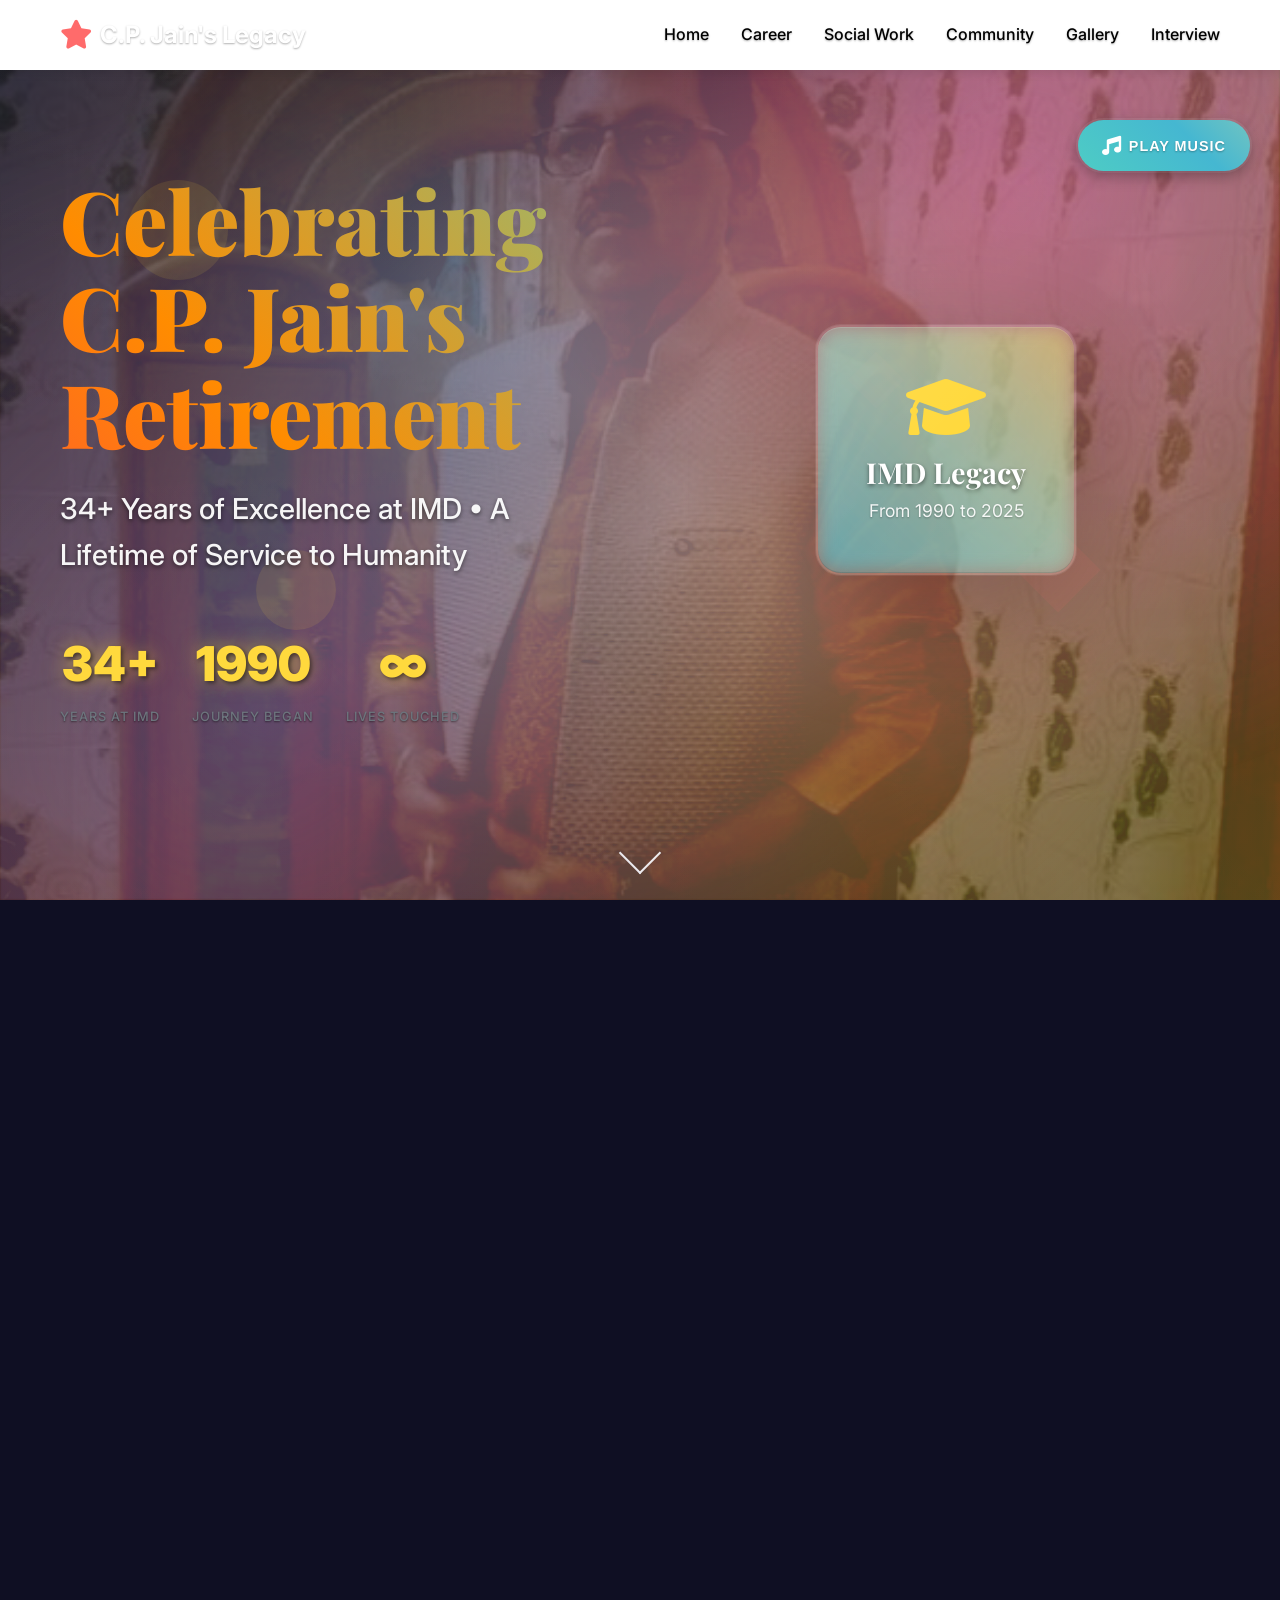
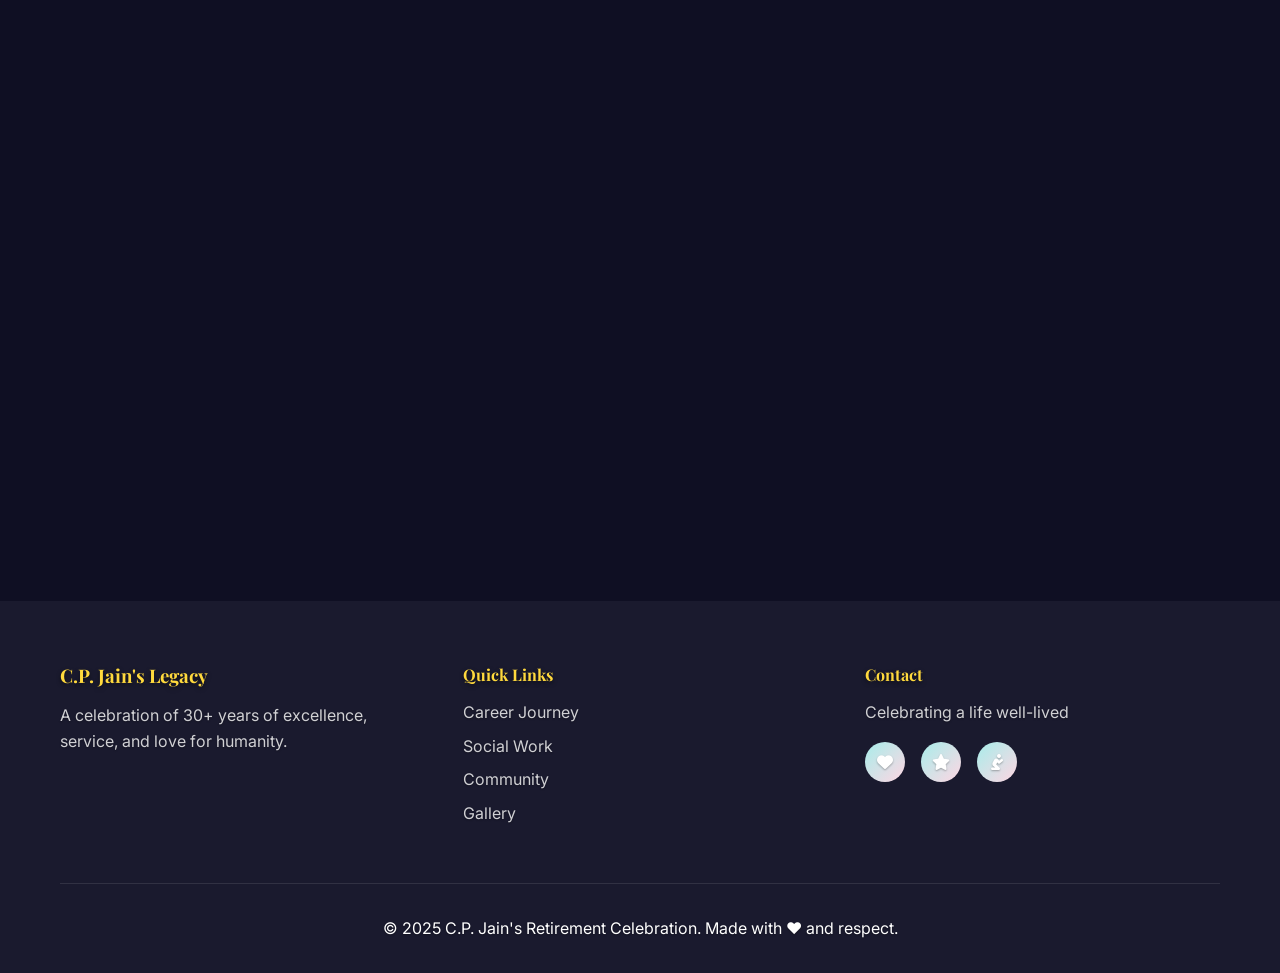
==== commit fc0ab1e0: "Update index.html" ====
--- a/index.html
+++ b/index.html
@@ -60,13 +60,13 @@
             <audio id="backgroundMusic" loop preload="auto">
                 <source src="indian-music.mp3" type="audio/mpeg">
                 <source src="indian-music.ogg" type="audio/ogg">
-                <source src="https://www.youtube.com/watch?v=PiyTW_AYcx0" type="audio/mpeg">
+                <source src="https://www.youtube.com/watch?v=LydCtAe6lXs" type="audio/mpeg">
             </audio>
             
             <!-- YouTube Music Fallback -->
             <div id="youtube-player" style="display: none;">
                 <iframe width="1" height="1" 
-                        src="https://www.youtube.com/embed/PiyTW_AYcx0?autoplay=1&mute=0&loop=1&playlist=PiyTW_AYcx0&controls=0" 
+                        src="https://www.youtube.com/watch?v=LydCtAe6lXs" 
                         frameborder="0" 
                         allow="autoplay; encrypted-media; picture-in-picture" 
                         allowfullscreen
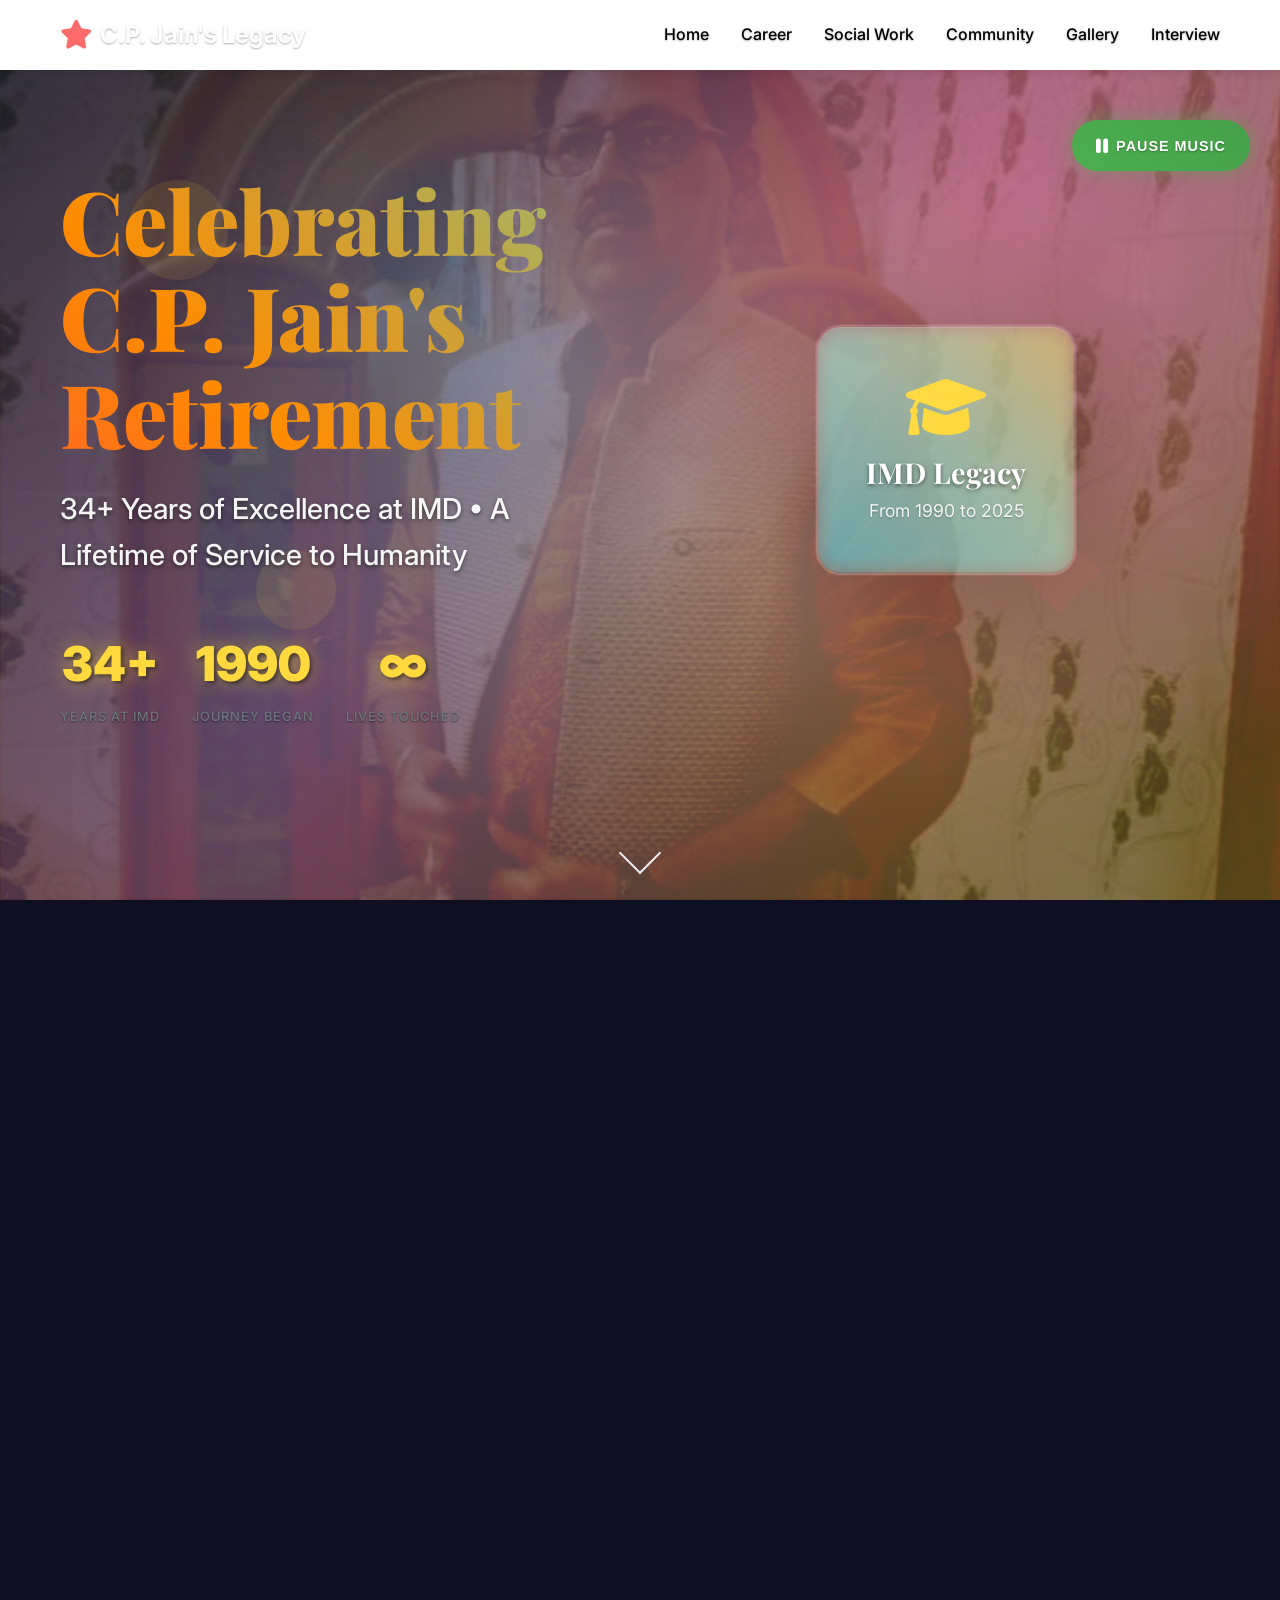
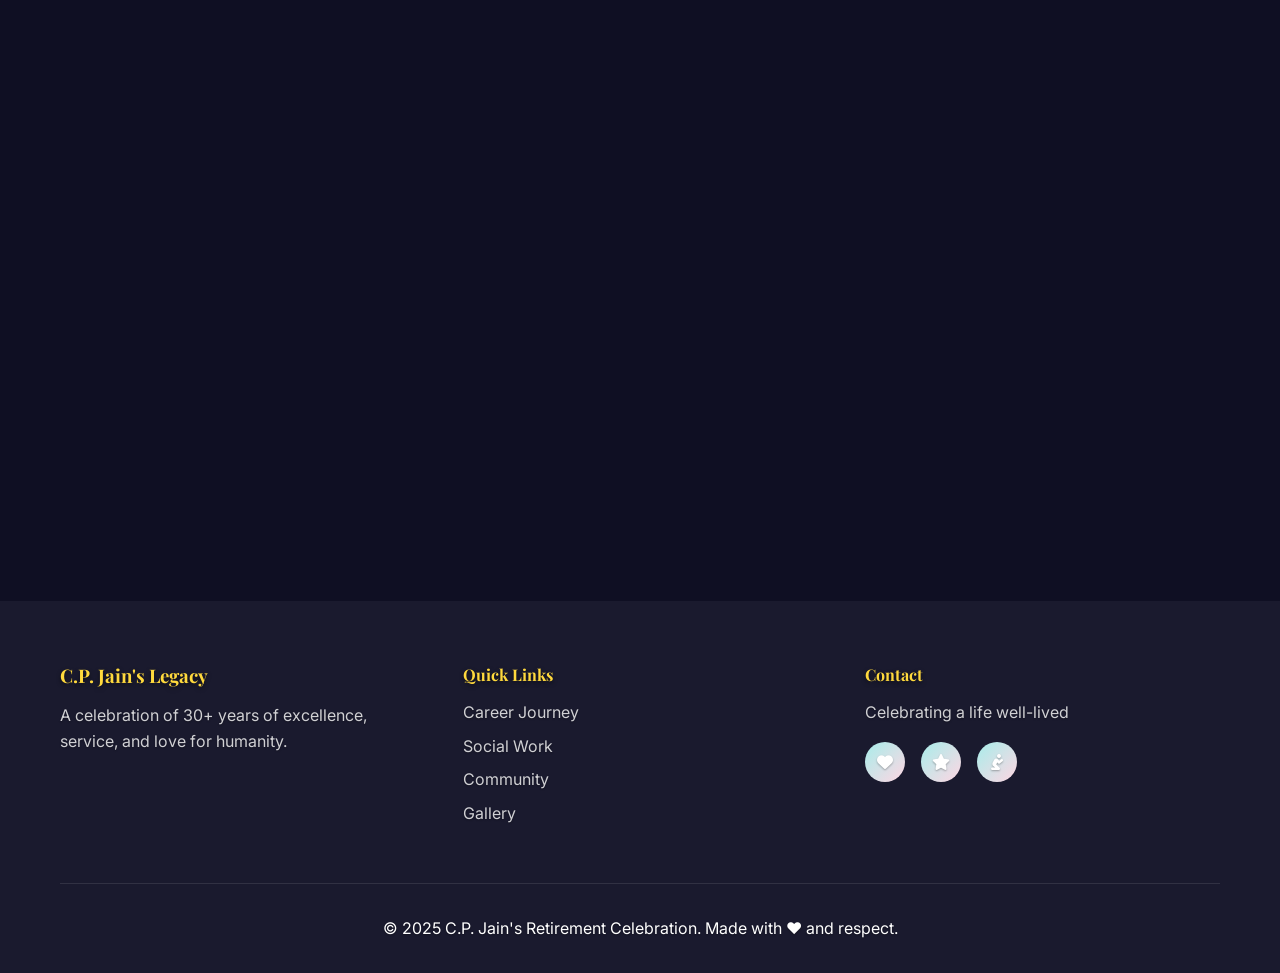
==== commit 8b2c5da1: "Add files via upload" ====
--- a/index.html
+++ b/index.html
@@ -57,22 +57,12 @@
                 <i class="fas fa-music"></i>
                 <span class="music-text">Play Music</span>
             </button>
-            <audio id="backgroundMusic" loop preload="auto">
+            <audio id="backgroundMusic" loop preload="auto" autoplay>
+                <source src="music.mp3" type="audio/mpeg">
                 <source src="indian-music.mp3" type="audio/mpeg">
                 <source src="indian-music.ogg" type="audio/ogg">
-                <source src="https://www.youtube.com/watch?v=LydCtAe6lXs" type="audio/mpeg">
             </audio>
             
-            <!-- YouTube Music Fallback -->
-            <div id="youtube-player" style="display: none;">
-                <iframe width="1" height="1" 
-                        src="https://www.youtube.com/watch?v=LydCtAe6lXs" 
-                        frameborder="0" 
-                        allow="autoplay; encrypted-media; picture-in-picture" 
-                        allowfullscreen
-                        style="opacity: 0; position: absolute; top: -9999px;">
-                </iframe>
-            </div>
         </div>
         
         <div class="hero-content">
@@ -750,4 +740,4 @@
     <script src="https://cdnjs.cloudflare.com/ajax/libs/aos/2.3.4/aos.js"></script>
     <script src="script.js"></script>
 </body>
-</html>
+</html>
--- a/styles.css
+++ b/styles.css
@@ -2660,3 +2660,37 @@
     50% { background-position: 50% 100%; }
     75% { background-position: 0% 50%; }
 }
+
+/* Music notification pulse animation */
+@keyframes pulse {
+    0% { 
+        transform: scale(1);
+        box-shadow: 0 10px 30px rgba(0,0,0,0.3);
+    }
+    50% { 
+        transform: scale(1.05);
+        box-shadow: 0 15px 40px rgba(0,0,0,0.5), 0 0 20px rgba(255, 107, 107, 0.5);
+    }
+    100% { 
+        transform: scale(1);
+        box-shadow: 0 10px 30px rgba(0,0,0,0.3);
+    }
+}
+
+/* Enhanced music button styling */
+.music-toggle.playing {
+    background: linear-gradient(45deg, #4CAF50, #45a049) !important;
+    box-shadow: 0 0 20px rgba(76, 175, 80, 0.5) !important;
+    animation: pulse-success 2s ease-in-out infinite !important;
+}
+
+@keyframes pulse-success {
+    0%, 100% { 
+        transform: scale(1);
+        box-shadow: 0 0 20px rgba(76, 175, 80, 0.5);
+    }
+    50% { 
+        transform: scale(1.02);
+        box-shadow: 0 0 30px rgba(76, 175, 80, 0.8);
+    }
+}
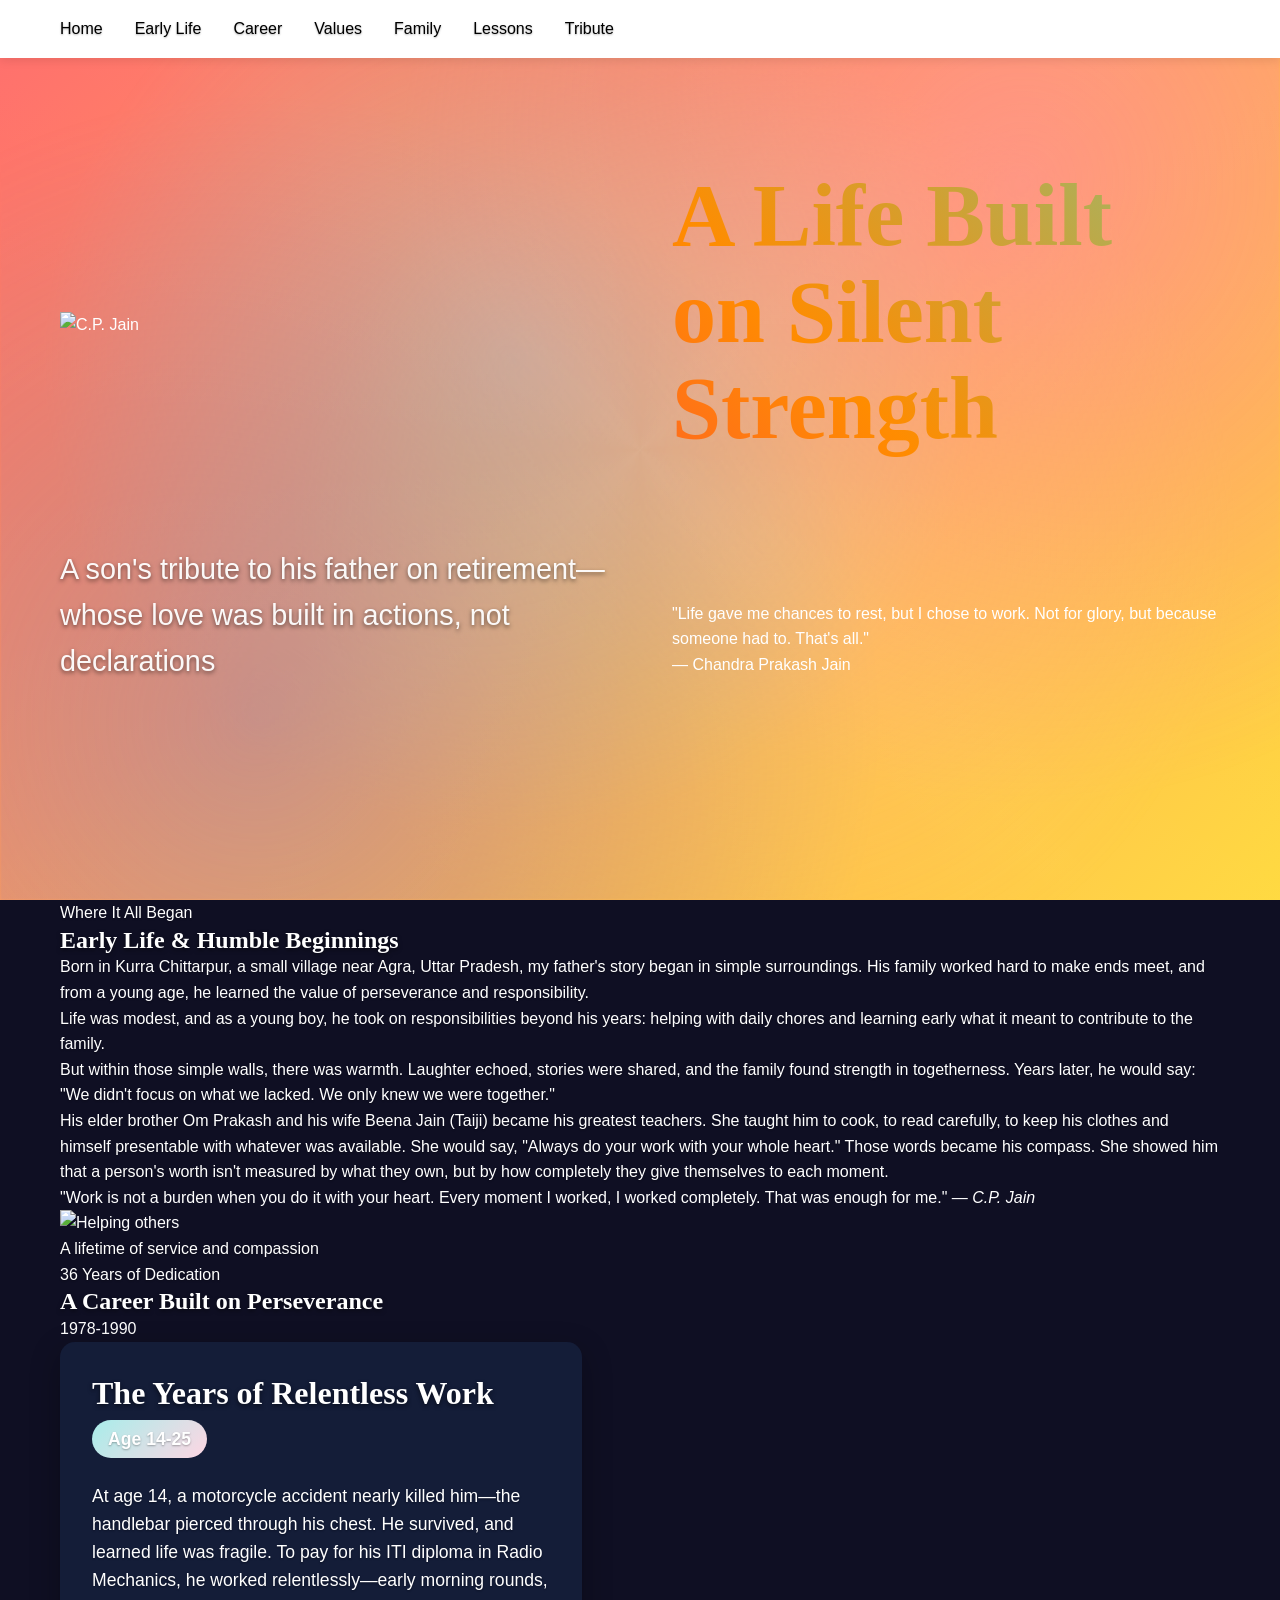
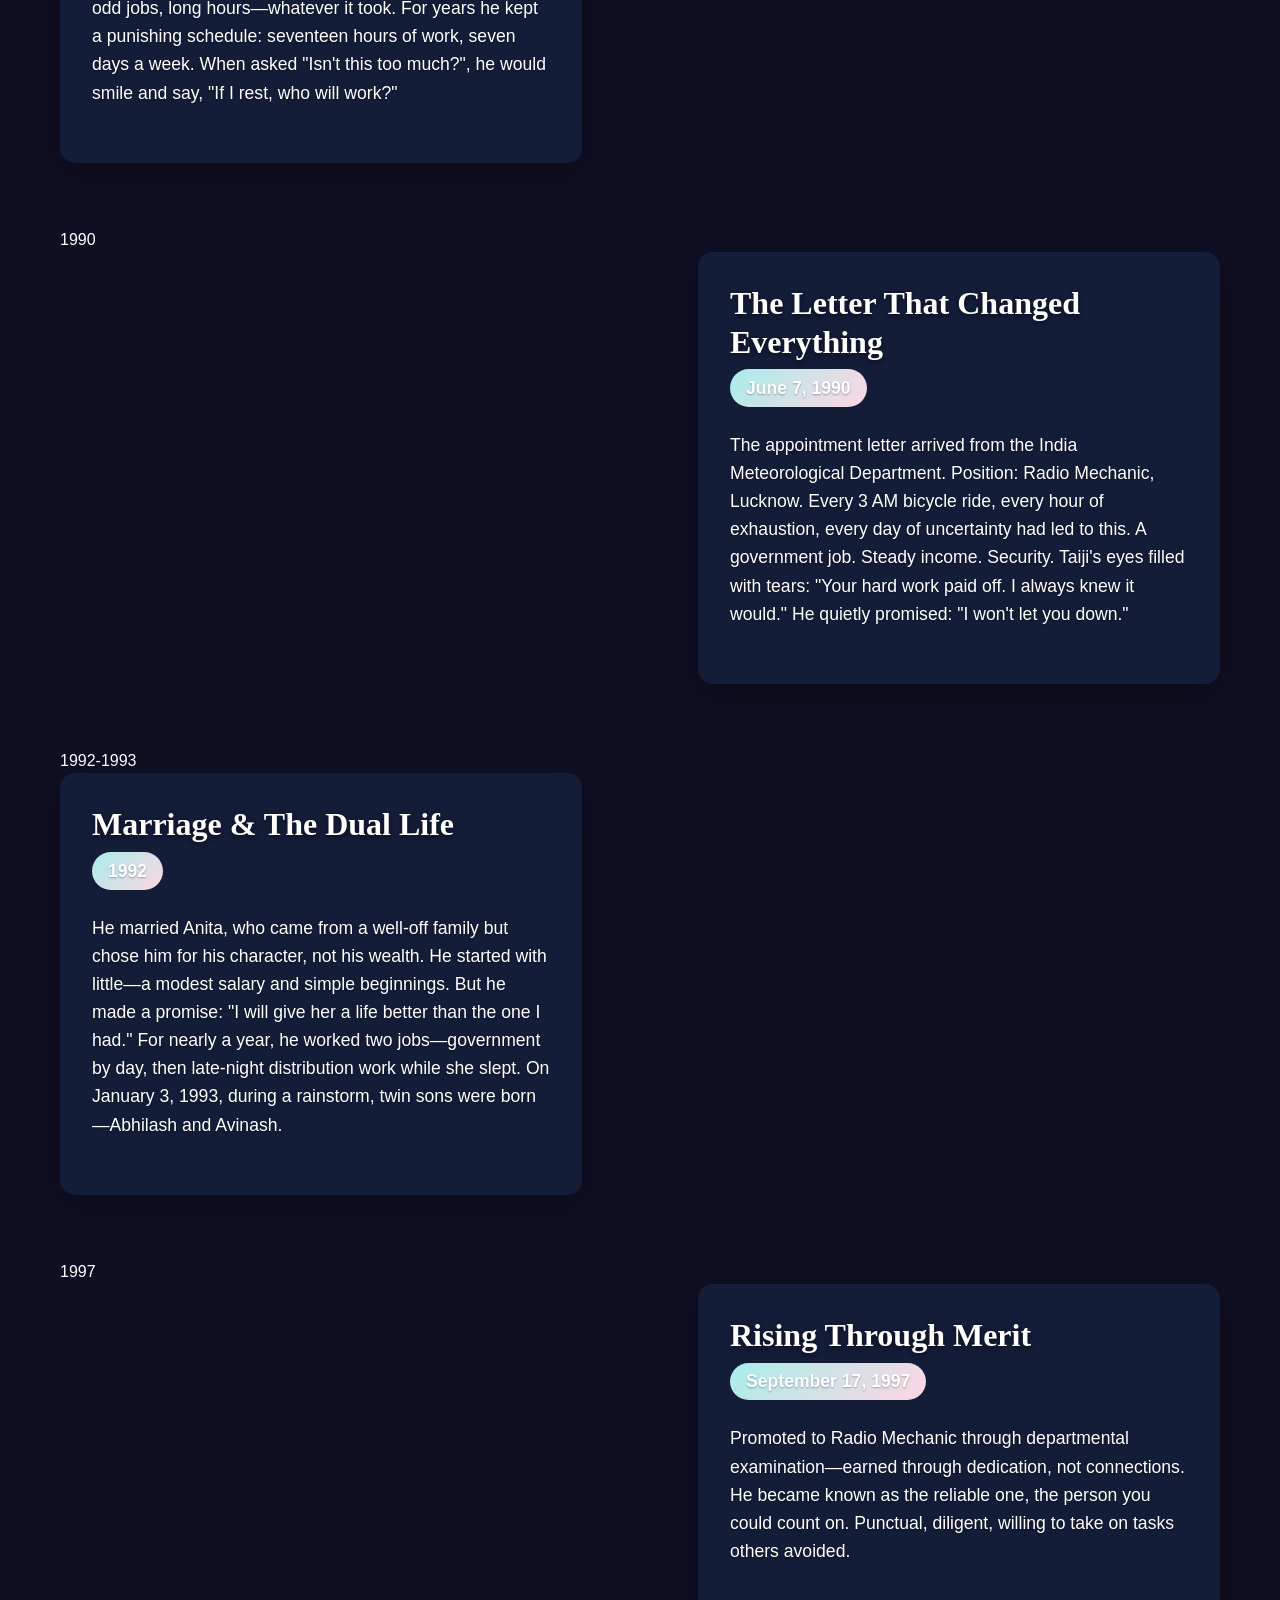
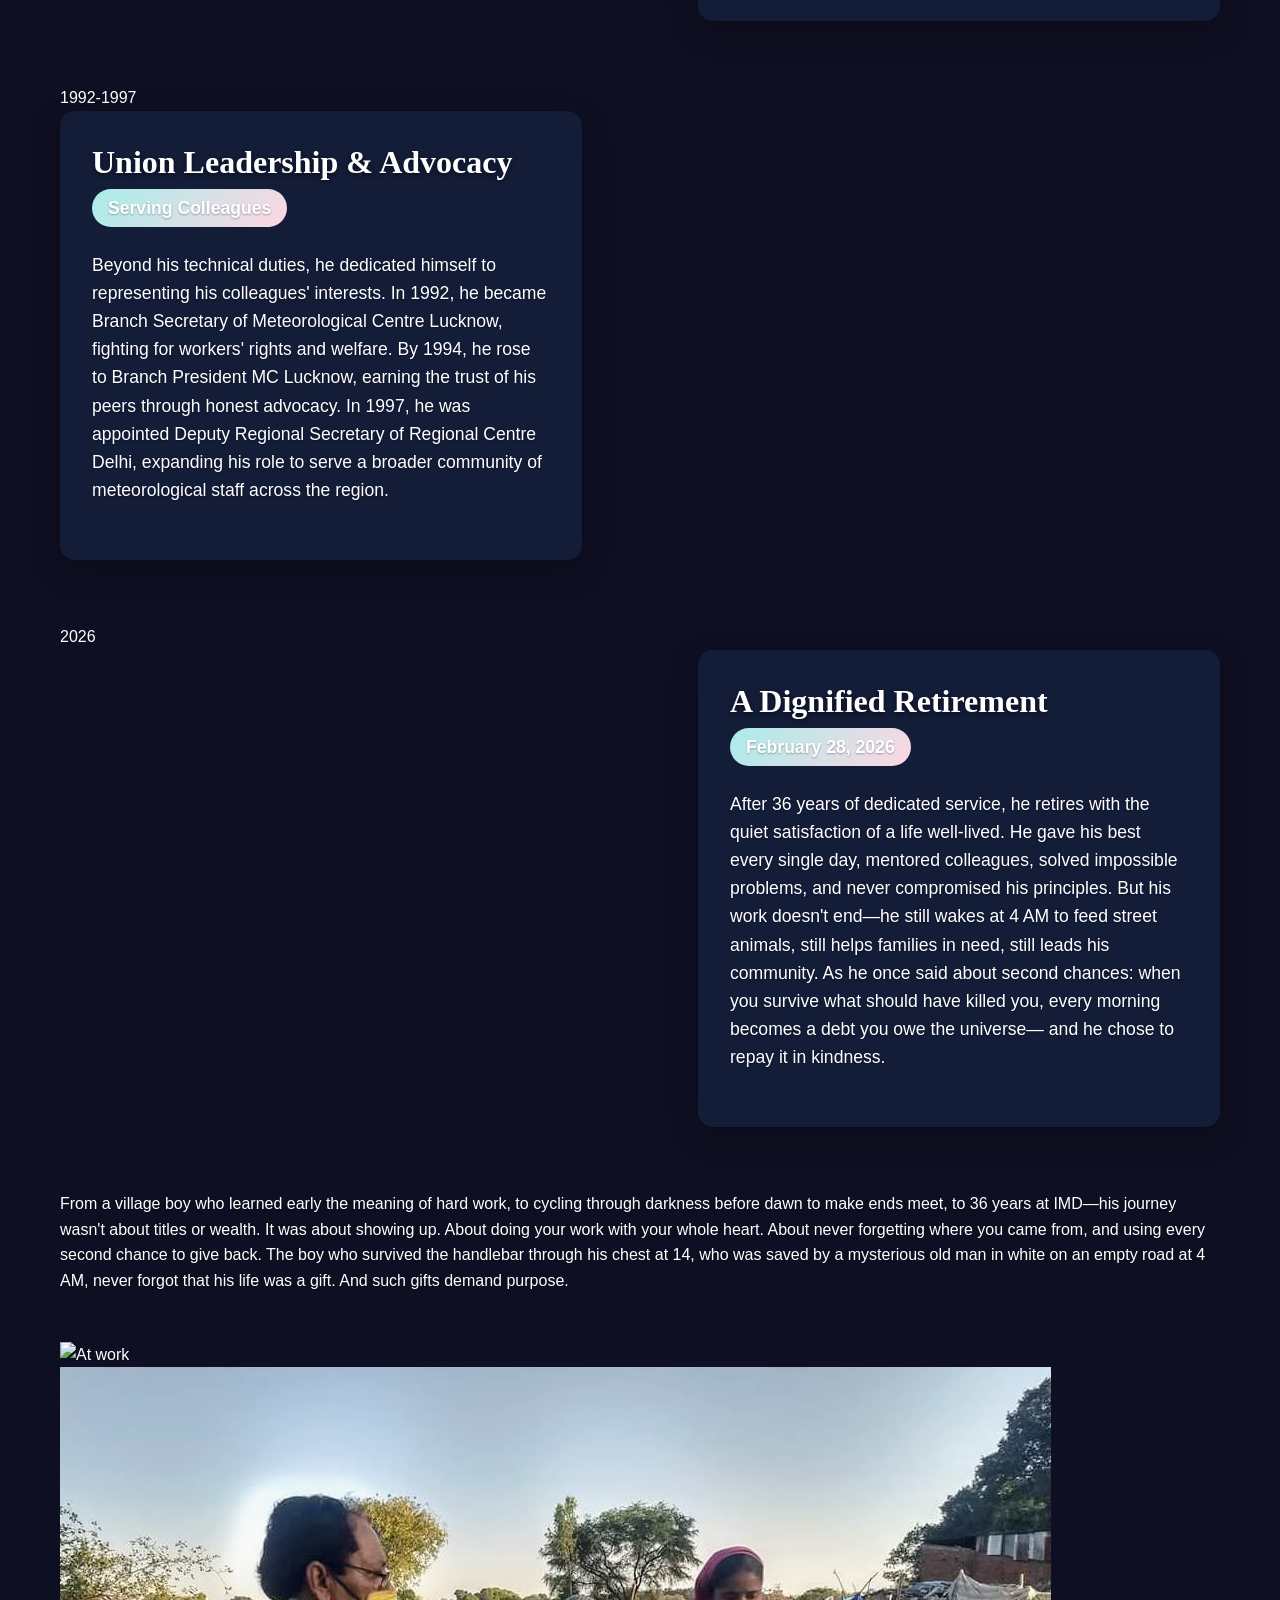
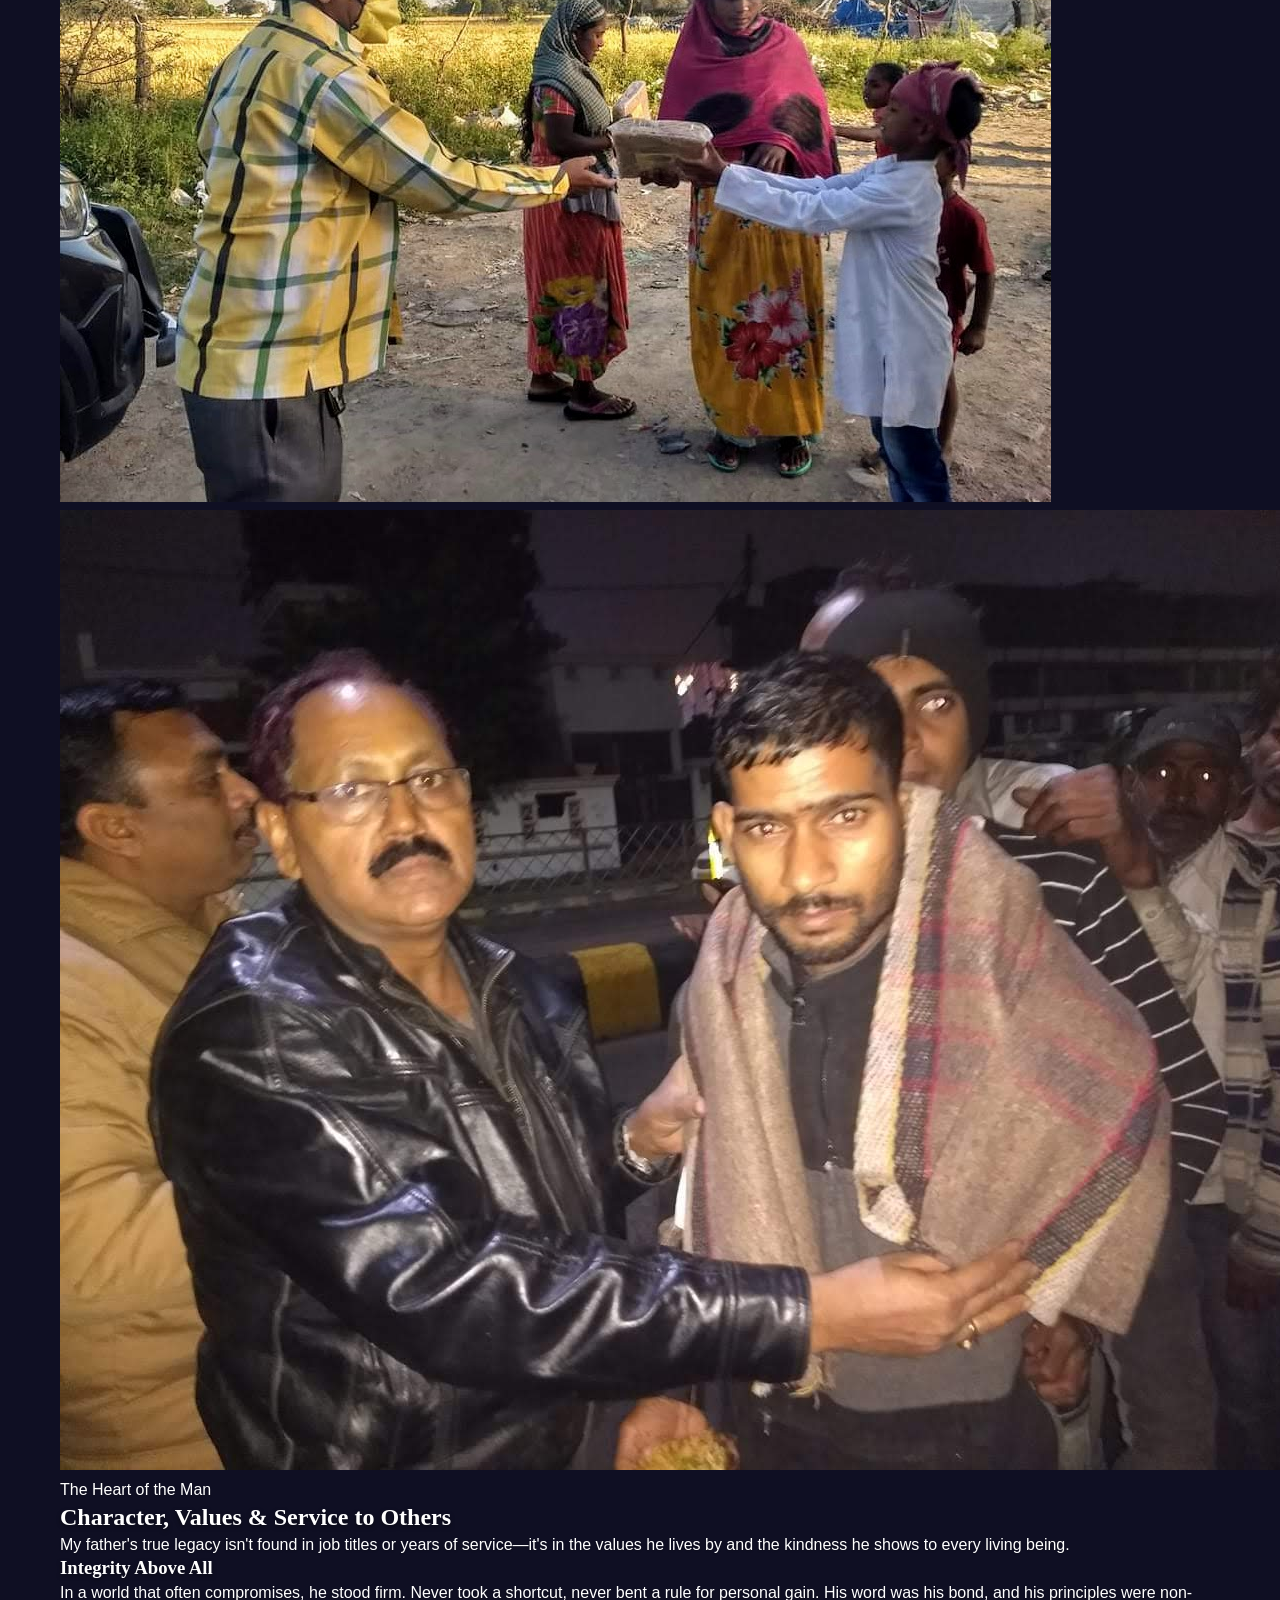
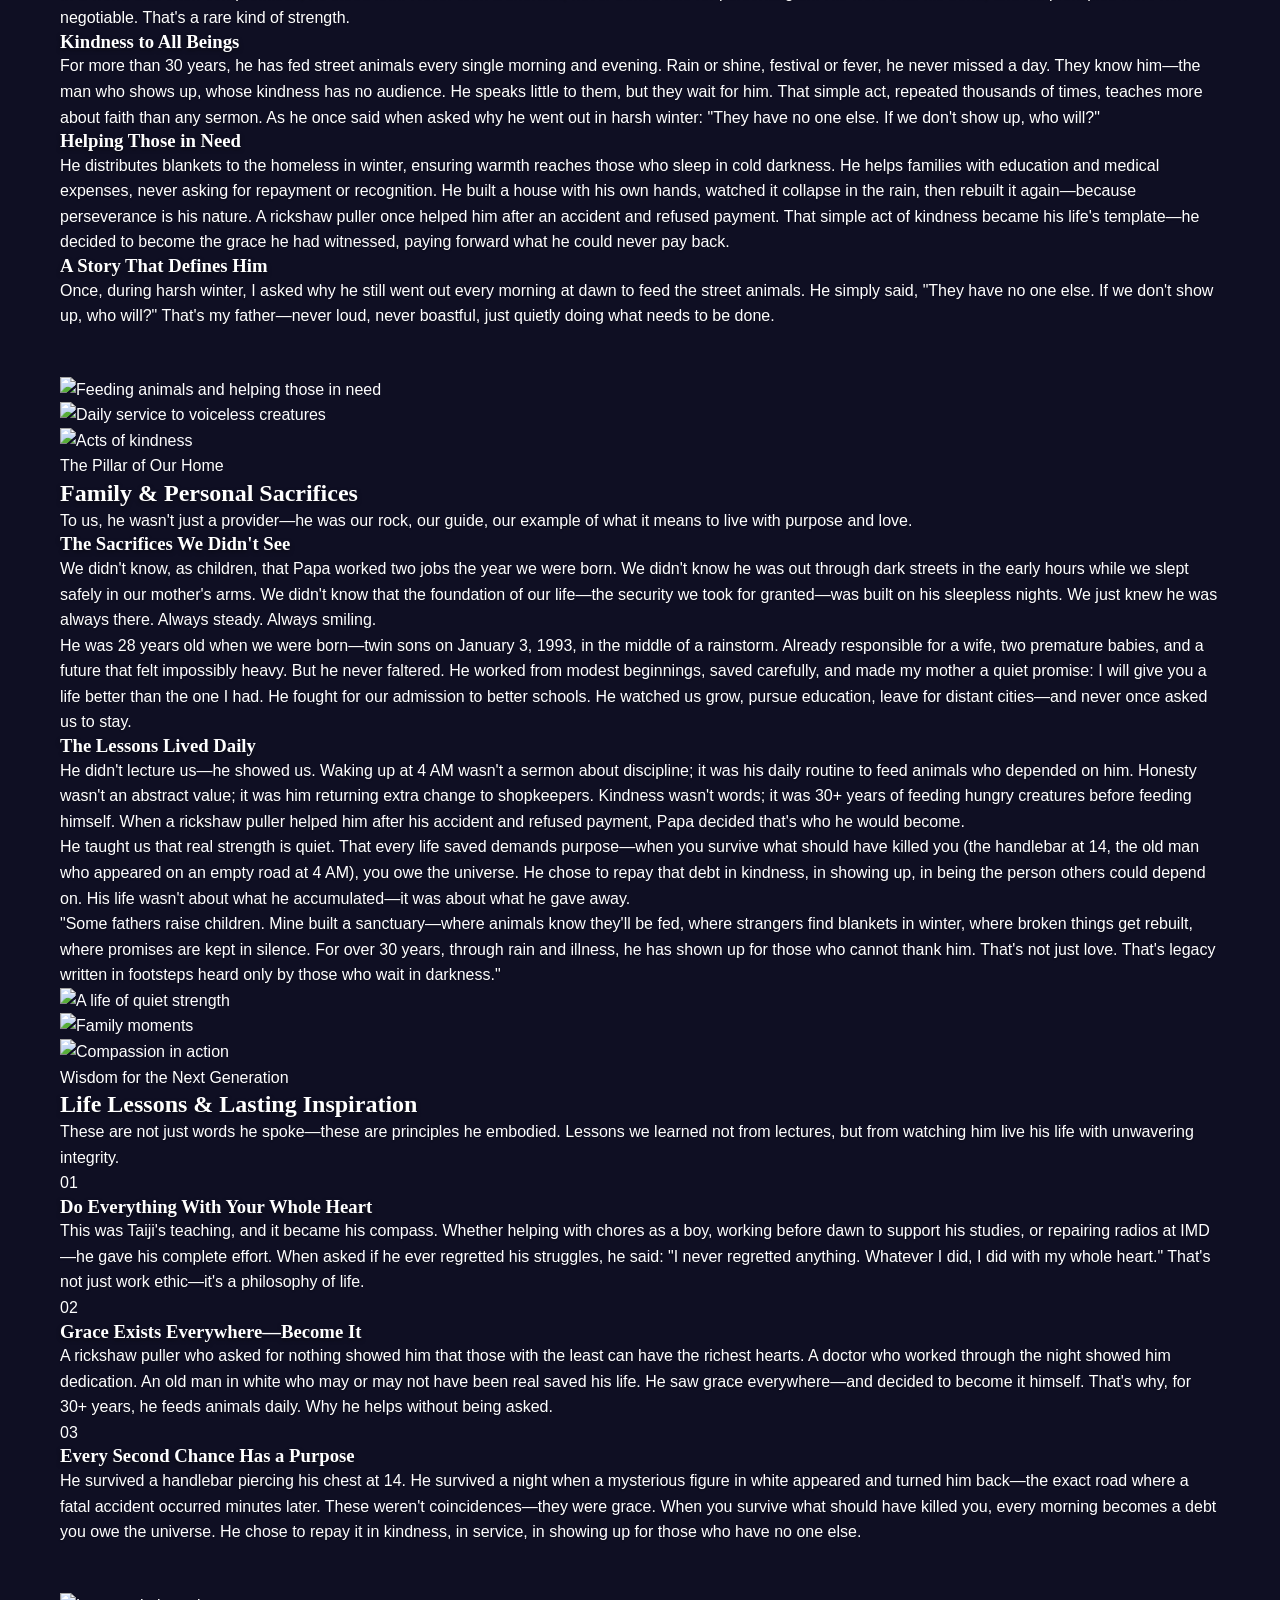
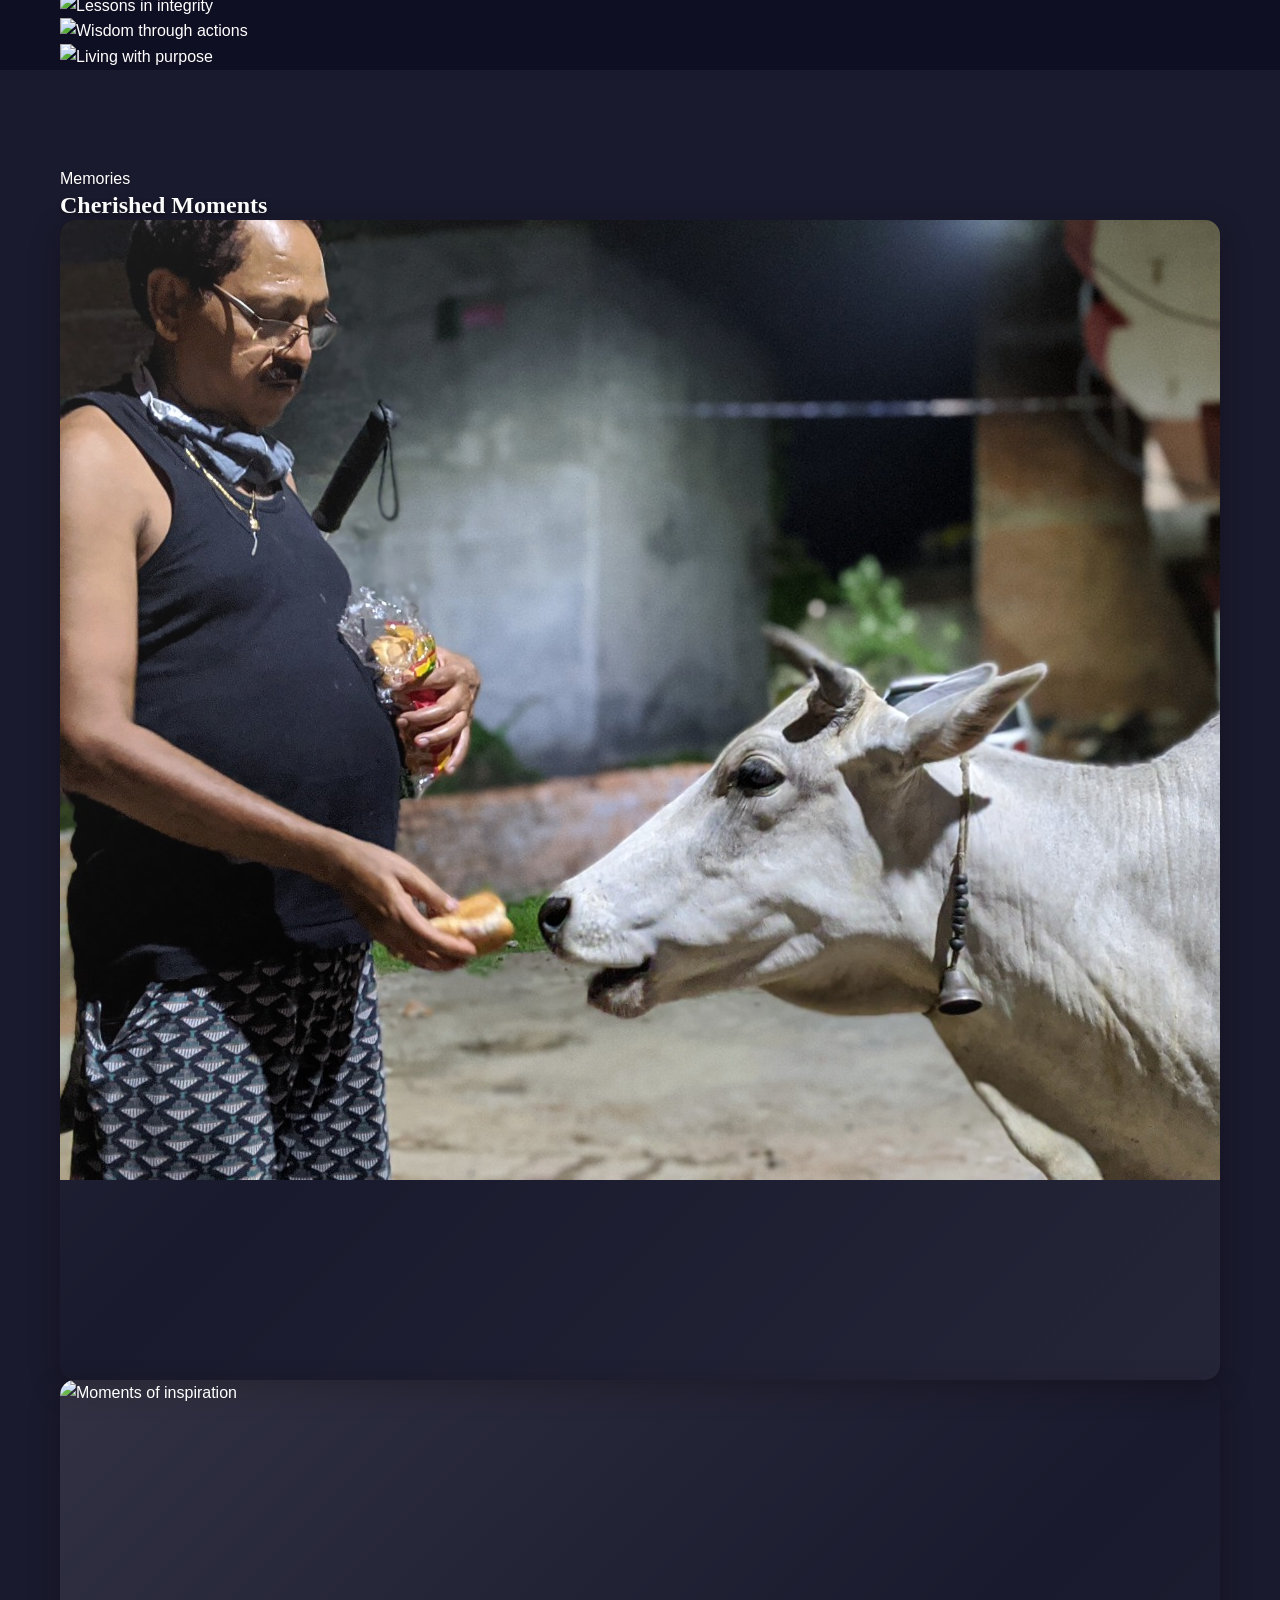
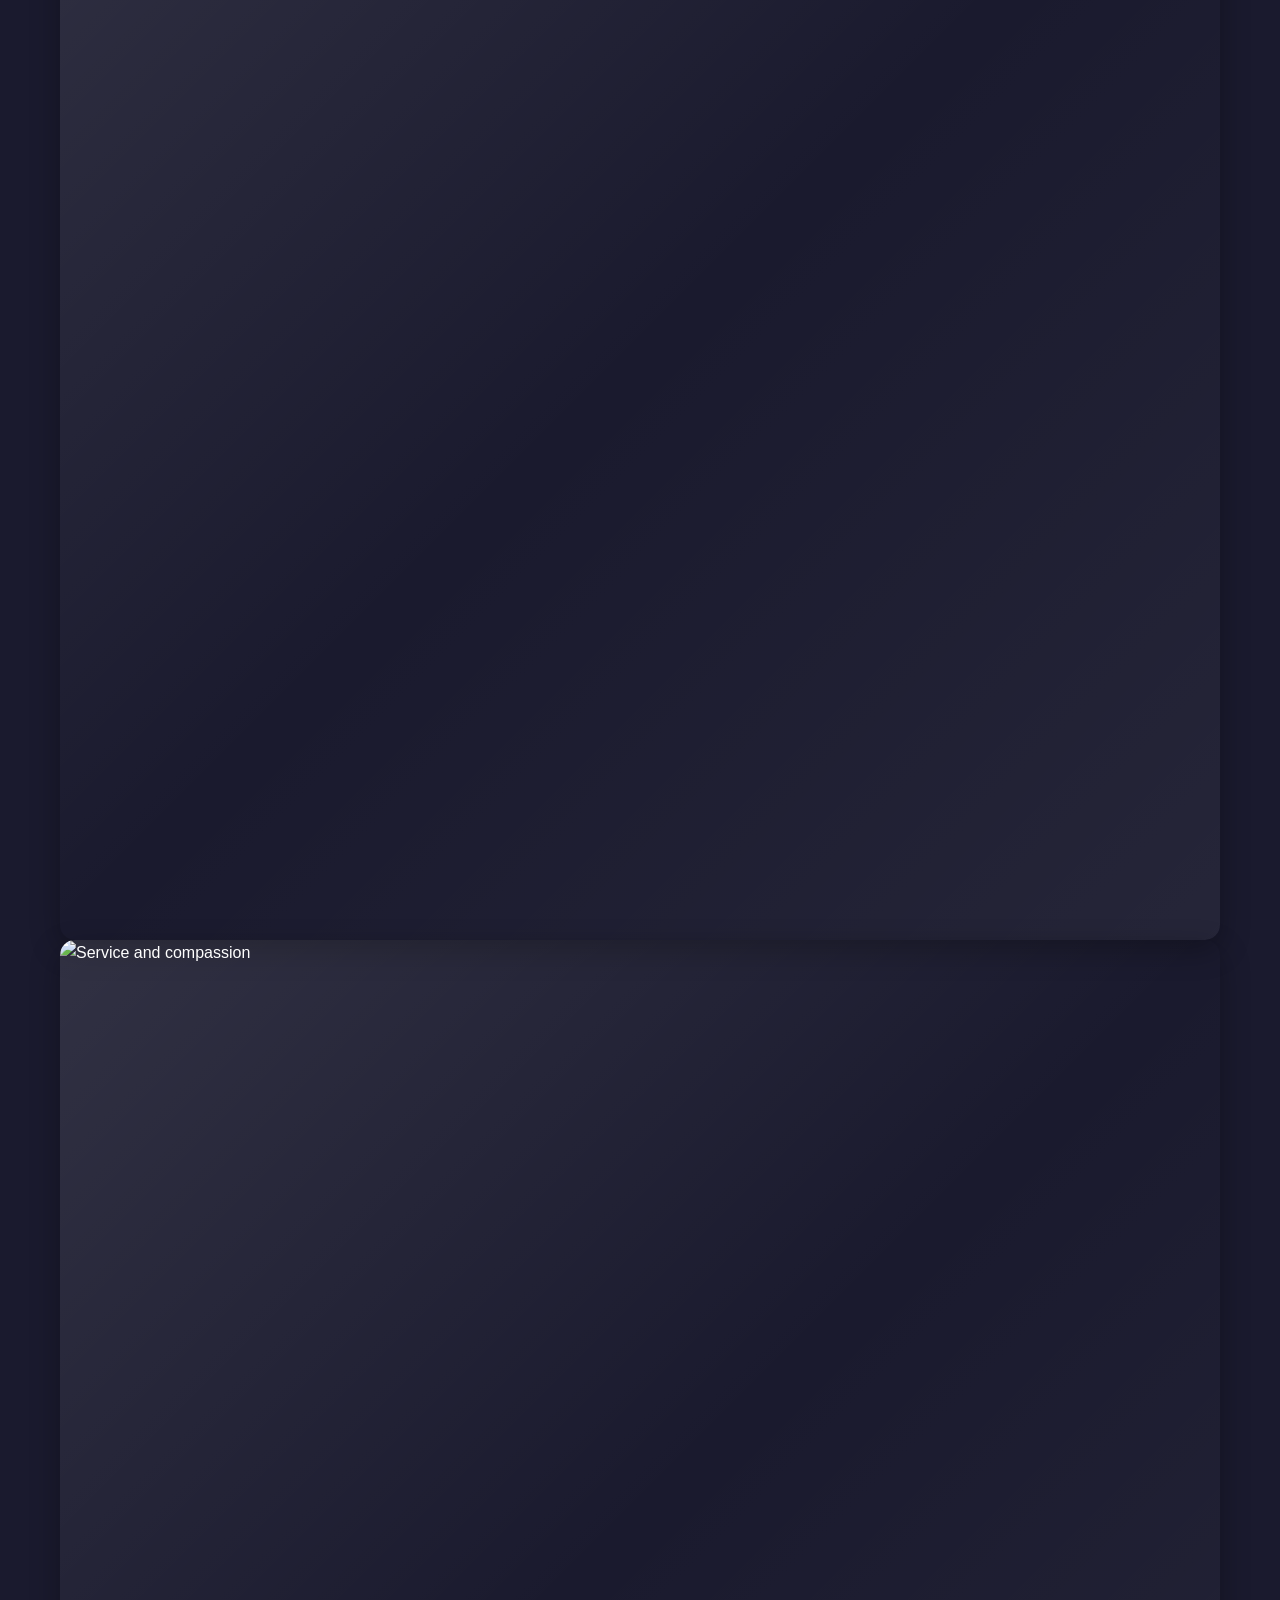
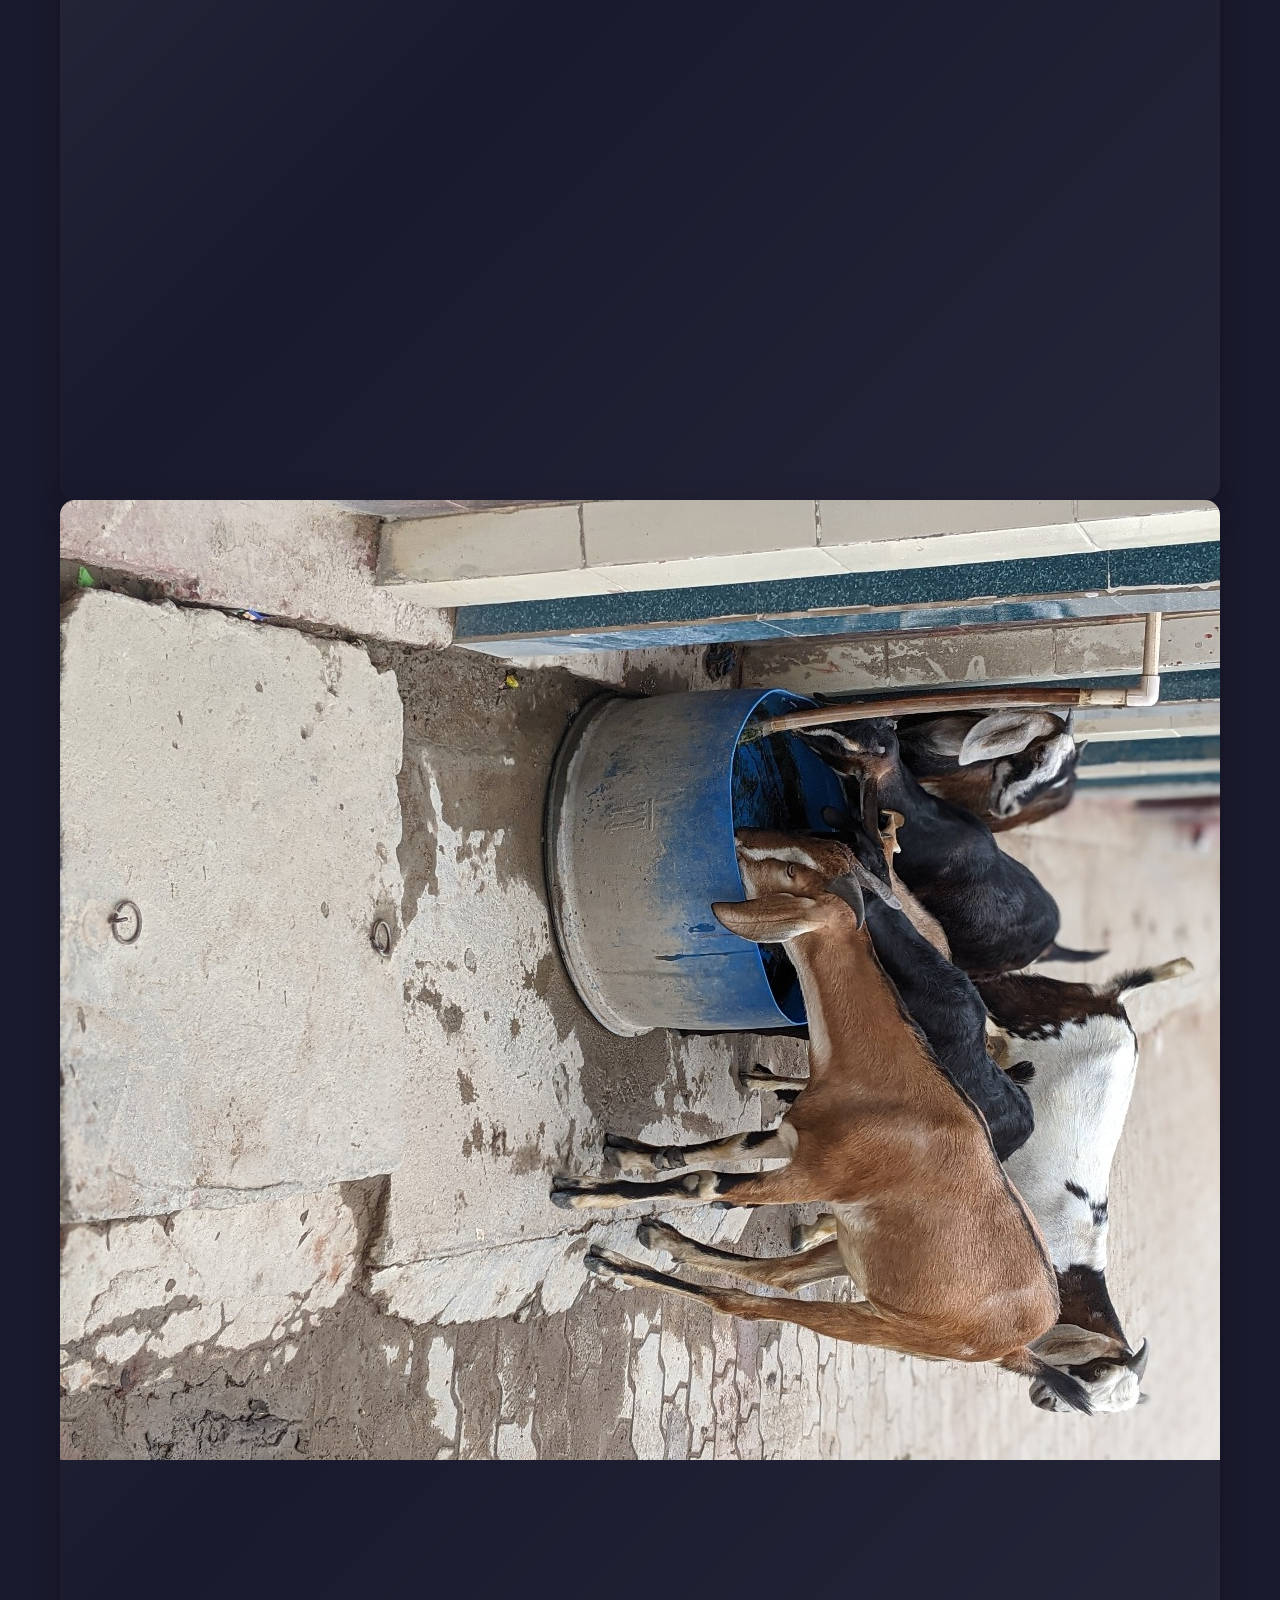
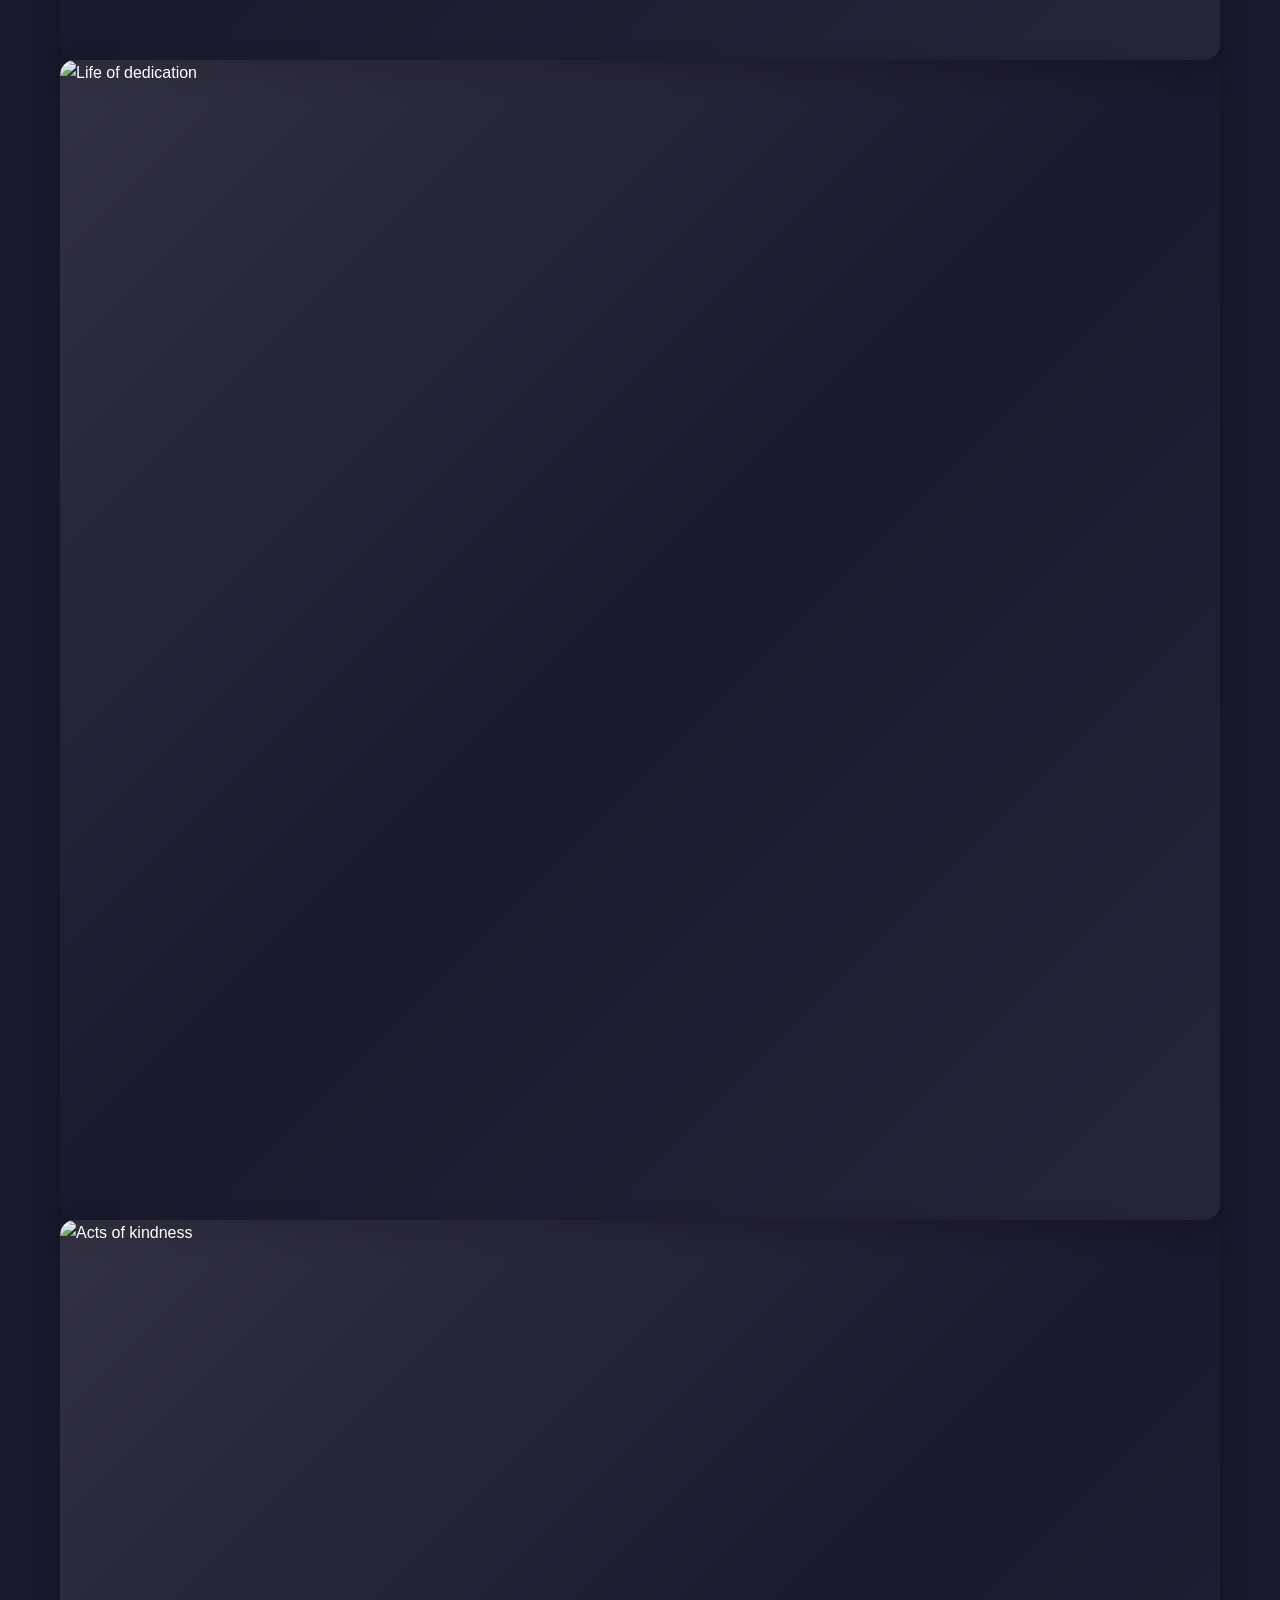
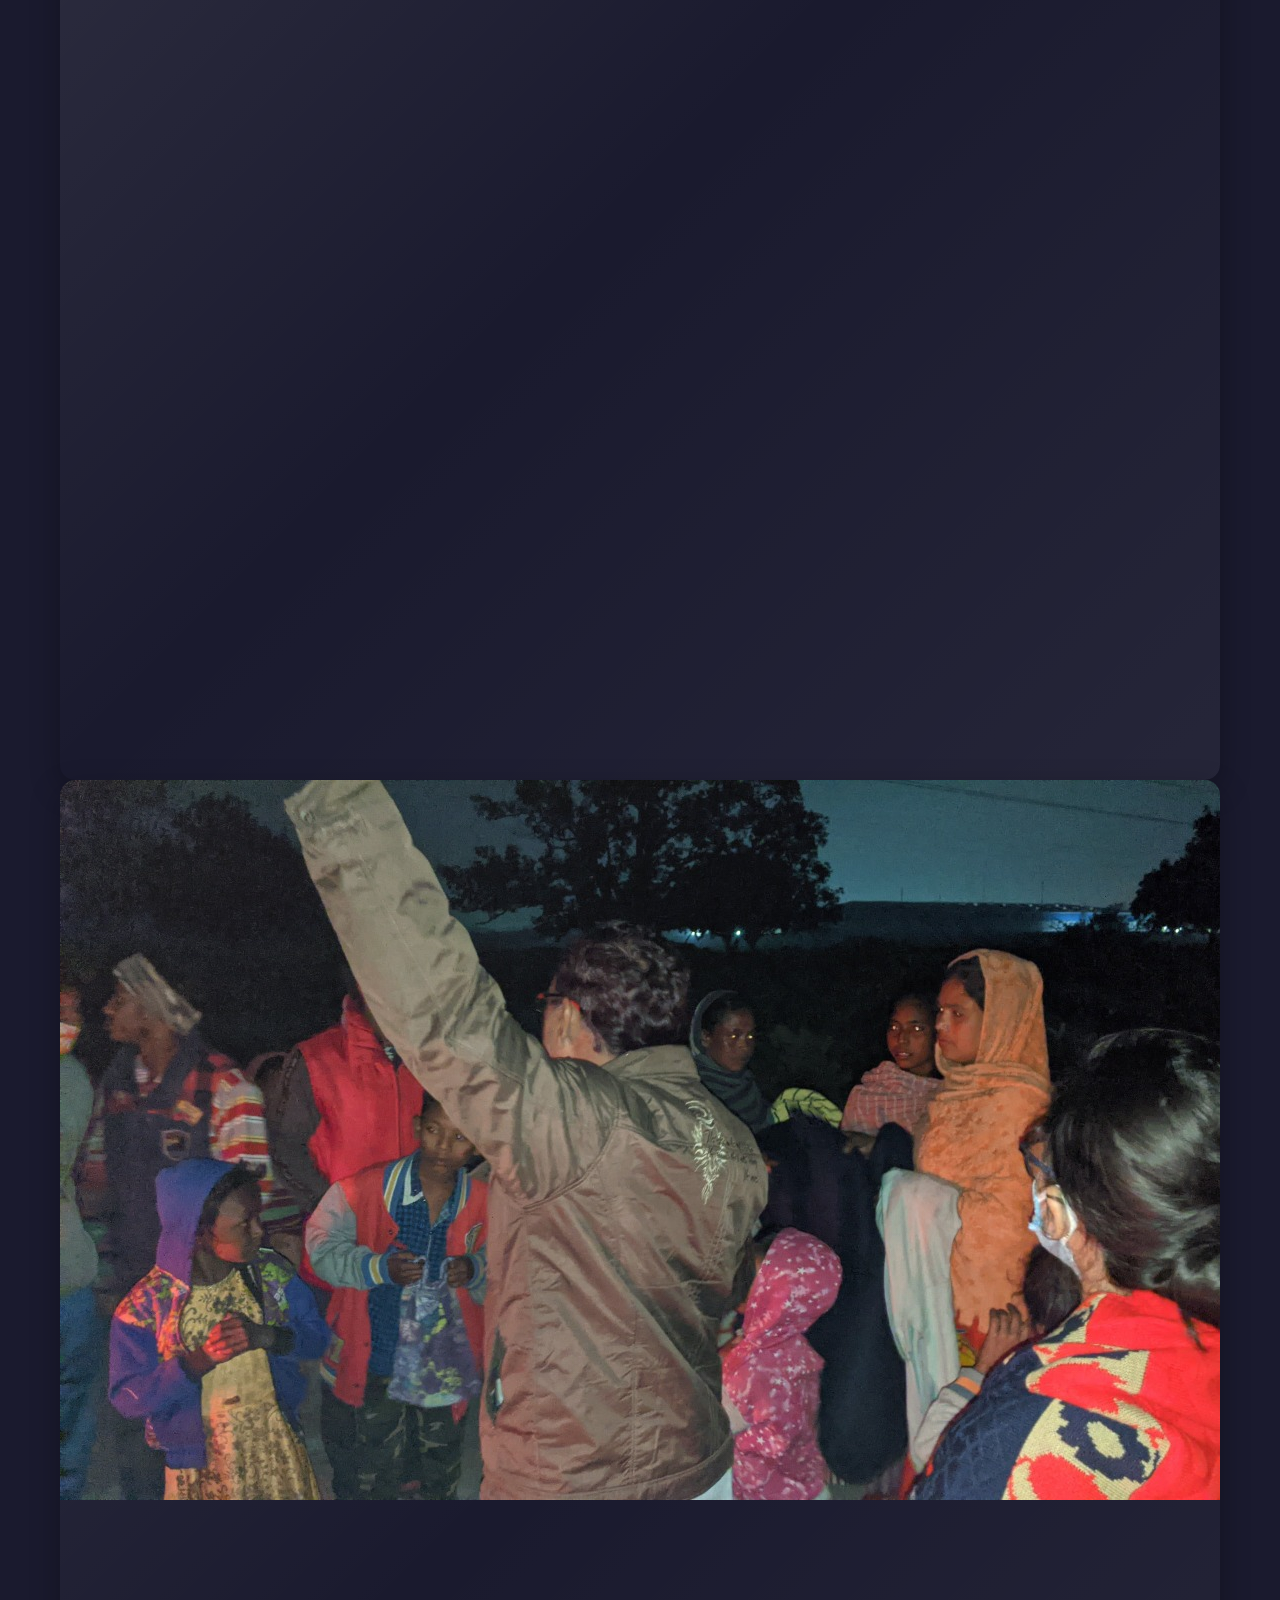
==== commit 70ff55f9: "Update index.html" ====
--- a/index.html
+++ b/index.html
@@ -3,701 +3,573 @@
 <head>
     <meta charset="UTF-8">
     <meta name="viewport" content="width=device-width, initial-scale=1.0">
-    <title>Celebrating C.P. Jain's Retirement - A Journey of Excellence</title>
+    <title>A Tribute to My Father - C.P. Jain's Retirement</title>
     <link rel="stylesheet" href="styles.css">
-    <link href="https://fonts.googleapis.com/css2?family=Playfair+Display:wght@400;700;900&family=Inter:wght@300;400;500;600;700&display=swap" rel="stylesheet">
-    <link rel="stylesheet" href="https://cdnjs.cloudflare.com/ajax/libs/font-awesome/6.0.0/css/all.min.css">
-    <link rel="stylesheet" href="https://cdnjs.cloudflare.com/ajax/libs/aos/2.3.4/aos.css">
+    <link href="https://fonts.googleapis.com/css2?family=Crimson+Text:wght@400;600&family=Lato:wght@300;400;700&display=swap" rel="stylesheet">
 </head>
 <body>
-    <!-- Navigation -->
+    <!-- Simple Navigation -->
     <nav class="navbar">
         <div class="nav-container">
-            <div class="nav-logo">
-                <i class="fas fa-star"></i>
-                <span>C.P. Jain's Legacy</span>
-            </div>
             <ul class="nav-menu">
                 <li><a href="#home">Home</a></li>
+                <li><a href="#early-life">Early Life</a></li>
                 <li><a href="#career">Career</a></li>
-                <li><a href="#social-work">Social Work</a></li>
-                <li><a href="#community">Community</a></li>
-                <li><a href="#gallery">Gallery</a></li>
-                <li><a href="#interview">Interview</a></li>
+                <li><a href="#values">Values</a></li>
+                <li><a href="#family">Family</a></li>
+                <li><a href="#lessons">Lessons</a></li>
+                <li><a href="#tribute">Tribute</a></li>
             </ul>
-            <div class="hamburger">
-                <span></span>
-                <span></span>
-                <span></span>
-            </div>
-        </div>
-        <!-- Scroll Progress Indicator -->
-        <div class="scroll-progress"></div>
+        </div>
     </nav>
 
     <!-- Hero Section -->
     <section id="home" class="hero">
-        <!-- C.P. Jain's Background Photo -->
-        <div class="hero-background-photo">
-            <img src="cp_photos/CP_JAIN.jpeg" alt="C.P. Jain - A Life of Excellence" class="papa-photo">
-            <div class="photo-overlay"></div>
-        </div>
-        
-        <!-- Floating geometric shapes -->
-        <div class="geometric-shapes">
-            <div class="shape shape-1"></div>
-            <div class="shape shape-2"></div>
-            <div class="shape shape-3"></div>
-            <div class="shape shape-4"></div>
-        </div>
-        
-        <!-- Music Controls -->
-        <div class="music-controls">
-            <button class="music-toggle" id="musicToggle">
-                <i class="fas fa-music"></i>
-                <span class="music-text">Play Music</span>
-            </button>
-            <audio id="backgroundMusic" loop preload="auto" autoplay>
-                <source src="music.mp3" type="audio/mpeg">
-                <source src="indian-music.mp3" type="audio/mpeg">
-                <source src="indian-music.ogg" type="audio/ogg">
-            </audio>
-            
-        </div>
-        
         <div class="hero-content">
-            <div class="hero-text" data-aos="fade-up">
-                <h1 class="hero-title" data-text="Celebrating C.P. Jain's Retirement">
-                    
-                    Celebrating C.P. Jain's Retirement
-                </h1>
-                <p class="hero-subtitle">34+ Years of Excellence at IMD • A Lifetime of Service to Humanity</p>
-                <div class="hero-stats">
-                    <div class="stat">
-                        <span class="stat-number">34+</span>
-                        <span class="stat-label">Years at IMD</span>
-                    </div>
-                    <div class="stat">
-                        <span class="stat-number">1990</span>
-                        <span class="stat-label">Journey Began</span>
-                    </div>
-                    <div class="stat">
-                        <span class="stat-number">∞</span>
-                        <span class="stat-label">Lives Touched</span>
-                    </div>
-                </div>
-            </div>
-            <div class="hero-image" data-aos="fade-left">
-                <div class="floating-card">
-                    <i class="fas fa-graduation-cap"></i>
-                    <h3>IMD Legacy</h3>
-                    <p>From 1990 to 2025</p>
-                </div>
-            </div>
-        </div>
-        <div class="scroll-indicator">
-            <div class="scroll-arrow"></div>
-        </div>
-    </section>
-
-    <!-- Career Timeline Section -->
-    <section id="career" class="career-section section-bg-pattern" data-aos="fade-up">
-        <!-- Floating celebration elements -->
-        <div class="floating-celebration">
-            <div class="float-element">🎓</div>
-            <div class="float-element">💼</div>
-            <div class="float-element">🚀</div>
-            <div class="float-element">🏢</div>
-        </div>
-        
-        <div class="container">
-            <div class="section-header" data-aos="fade-up">
-                <div class="celebration-icons">
-                    <span class="celeb-icon">🏆</span>
-                    <span class="celeb-icon">🌟</span>
-                    <span class="celeb-icon">🎯</span>
-                </div>
-                <h2>IMD Journey: 1990-2025</h2>
-                <p>Three and half decades of leadership, innovation, and excellence</p>
-                <div class="celebration-line"></div>
-            </div>
-            
-            <div class="timeline">
-                <div class="timeline-item" data-aos="fade-right">
-                    <div class="timeline-marker">
-                        <i class="fas fa-rocket"></i>
-                        <div class="timeline-glow"></div>
-                    </div>
+            <div class="hero-photo">
+                <img src="cp_photos/cover.jpeg" alt="C.P. Jain" class="main-photo">
+            </div>
+            <h1 class="hero-title">A Life Built on Silent Strength</h1>
+            <p class="hero-subtitle">A son's tribute to his father on retirement—whose love was built in actions, not declarations</p>
+            <blockquote class="hero-quote">
+                "Life gave me chances to rest, but I chose to work. Not for glory, but because someone had to. That's all."
+                <br>
+                — Chandra Prakash Jain
+            </blockquote>
+        </div>
+    </section>
+
+    <!-- Early Life & Struggles -->
+    <section id="early-life" class="content-section">
+        <div class="container">
+            <div class="section-intro">
+                <span class="section-label">Where It All Began</span>
+                <h2>Early Life & Humble Beginnings</h2>
+            </div>
+            
+            <div class="content-grid">
+                <div class="text-content">
+                    <p class="opening-text">
+                        Born in Kurra Chittarpur, a small village near Agra, Uttar Pradesh, my father's story began in simple surroundings. His family worked hard to make ends meet, and from a young age, he learned the value of perseverance and responsibility.
+                    </p>
+                    
+                    <p>
+                        Life was modest, and as a young boy, he took on responsibilities beyond his years: helping with daily chores and learning early what it meant to contribute to the family.
+                    </p>
+                    
+                    <p>
+                        But within those simple walls, there was warmth. Laughter echoed, stories were shared, and the family found strength in togetherness. Years later, he would say: "We didn't focus on what we lacked. We only knew we were together."
+                    </p>
+                    
+                    <p>
+                        His elder brother Om Prakash and his wife Beena Jain (Taiji) became his greatest teachers. She taught him to 
+                        cook, to read carefully, to keep his clothes and himself presentable with whatever was available. She would say, 
+                        "Always do your work with your whole heart." Those words became his compass. She showed him that a person's 
+                        worth isn't measured by what they own, but by how completely they give themselves to each moment.
+                    </p>
+                    
+                    <blockquote class="pull-quote">
+                        "Work is not a burden when you do it with your heart. Every moment I worked, 
+                        I worked completely. That was enough for me."
+                        <cite>— C.P. Jain</cite>
+                    </blockquote>
+                </div>
+                
+                <div class="photo-content">
+                    <div class="photo-frame">
+                        <img src="cp_photos/cow.jpg" alt="Helping others">
+                        <p class="photo-caption">A lifetime of service and compassion</p>
+                    </div>
+                </div>
+            </div>
+        </div>
+    </section>
+
+    <!-- Career Journey -->
+    <section id="career" class="content-section alt-bg">
+        <div class="container">
+            <div class="section-intro">
+                <span class="section-label">36 Years of Dedication</span>
+                <h2>A Career Built on Perseverance</h2>
+            </div>
+            
+            <div class="timeline-simple">
+                <div class="timeline-item">
+                    <div class="timeline-year">1978-1990</div>
                     <div class="timeline-content">
-                        <h3>Mechanic Grade 2 - Foundation Years</h3>
-                        <span class="timeline-date">7 June 1990 - 17 September 1997</span>
-                        <p>Starting the journey at IMD as Mechanic Grade 2, building technical expertise and establishing core mechanical processes.</p>
-                        <div class="achievement-tags">
-                            <span class="tag">Mechanical Expertise</span>
-                            <span class="tag">Foundation Building</span>
-                            <span class="tag">Technical Skills</span>
+                        <h3>The Years of Relentless Work</h3>
+                        <p class="timeline-date">Age 14-25</p>
+                        <p>
+                            At age 14, a motorcycle accident nearly killed him—the handlebar pierced through his chest. He survived, 
+                            and learned life was fragile. To pay for his ITI diploma in Radio Mechanics, he worked relentlessly—early 
+                            morning rounds, odd jobs, long hours—whatever it took. For years he kept a punishing schedule: seventeen hours 
+                            of work, seven days a week. When asked "Isn't this too much?", he would smile and say, 
+                            "If I rest, who will work?"
+                        </p>
+                    </div>
+                </div>
+                
+                <div class="timeline-item">
+                    <div class="timeline-year">1990</div>
+                    <div class="timeline-content">
+                        <h3>The Letter That Changed Everything</h3>
+                        <p class="timeline-date">June 7, 1990</p>
+                        <p>
+                            The appointment letter arrived from the India Meteorological Department. Position: Radio Mechanic, 
+                            Lucknow. Every 3 AM bicycle ride, every hour of exhaustion, every day of uncertainty had led to this. 
+                            A government job. Steady income. Security. Taiji's eyes filled with tears: "Your hard work paid off. 
+                            I always knew it would." He quietly promised: "I won't let you down."
+                        </p>
+                    </div>
+                </div>
+                
+                <div class="timeline-item">
+                    <div class="timeline-year">1992-1993</div>
+                    <div class="timeline-content">
+                        <h3>Marriage & The Dual Life</h3>
+                        <p class="timeline-date">1992</p>
+                        <p>
+                            He married Anita, who came from a well-off family but chose him for his character, not his wealth. 
+                            He started with little—a modest salary and simple beginnings. But he made a promise: "I will give her a 
+                            life better than the one I had." For nearly a year, he worked two jobs—government by day, then late-night 
+                            distribution work while she slept. On January 3, 1993, during a rainstorm, twin sons were born—Abhilash and Avinash.
+                        </p>
+                    </div>
+                </div>
+                
+                <div class="timeline-item">
+                    <div class="timeline-year">1997</div>
+                    <div class="timeline-content">
+                        <h3>Rising Through Merit</h3>
+                        <p class="timeline-date">September 17, 1997</p>
+                        <p>
+                            Promoted to Radio Mechanic through departmental examination—earned through dedication, not connections. 
+                            He became known as the reliable one, the person you could count on. Punctual, diligent, willing to take 
+                            on tasks others avoided.
+                        </p>
+                    </div>
+                </div>
+                
+                <div class="timeline-item">
+                    <div class="timeline-year">1992-1997</div>
+                    <div class="timeline-content">
+                        <h3>Union Leadership & Advocacy</h3>
+                        <p class="timeline-date">Serving Colleagues</p>
+                        <p>
+                            Beyond his technical duties, he dedicated himself to representing his colleagues' interests. In 1992, 
+                            he became Branch Secretary of Meteorological Centre Lucknow, fighting for workers' rights and welfare. 
+                            By 1994, he rose to Branch President MC Lucknow, earning the trust of his peers through honest advocacy. 
+                            In 1997, he was appointed Deputy Regional Secretary of Regional Centre Delhi, expanding his role to serve 
+                            a broader community of meteorological staff across the region.
+                        </p>
+                    </div>
+                </div>
+                
+                <div class="timeline-item">
+                    <div class="timeline-year">2026</div>
+                    <div class="timeline-content">
+                        <h3>A Dignified Retirement</h3>
+                        <p class="timeline-date">February 28, 2026</p>
+                        <p>
+                            After 36 years of dedicated service, he retires with the quiet satisfaction of a life well-lived. 
+                            He gave his best every single day, mentored colleagues, solved impossible problems, and never 
+                            compromised his principles. But his work doesn't end—he still wakes at 4 AM to feed street animals, 
+                            still helps families in need, still leads his community. As he once said about second chances: 
+                            when you survive what should have killed you, every morning becomes a debt you owe the universe—
+                            and he chose to repay it in kindness.
+                        </p>
+                    </div>
+                </div>
+            </div>
+            
+            <div class="reflection-box">
+                <p class="reflection-text">
+                    From a village boy who learned early the meaning of hard work, to cycling through darkness before dawn to make 
+                    ends meet, to 36 years at IMD—his journey wasn't about titles or wealth. It was about showing up. About doing 
+                    your work with your whole heart. About never forgetting where you came from, and using every second chance to 
+                    give back. The boy who survived the handlebar through his chest at 14, who was saved by a mysterious old man 
+                    in white on an empty road at 4 AM, never forgot that his life was a gift. And such gifts demand purpose.
+                </p>
+            </div>
+            
+            <div class="photo-grid-small" style="margin-top: 3rem;">
+                <div class="small-photo">
+                    <img src="cp_photos/cpJain_2.png" alt="At work">
+                </div>
+                <div class="small-photo">
+                    <img src="cp_photos/cpJain_7.jpeg" alt="Career milestone">
+                </div>
+                <div class="small-photo">
+                    <img src="cp_photos/cpJain_8 2.jpeg" alt="Leadership">
+                </div>
+            </div>
+        </div>
+    </section>
+
+    <!-- Character & Values -->
+    <section id="values" class="content-section">
+        <div class="container">
+            <div class="section-intro">
+                <span class="section-label">The Heart of the Man</span>
+                <h2>Character, Values & Service to Others</h2>
+            </div>
+            
+            <div class="values-intro">
+                <p class="opening-text">
+                    My father's true legacy isn't found in job titles or years of service—it's in the values 
+                    he lives by and the kindness he shows to every living being.
+                </p>
+            </div>
+            
+            <div class="values-grid">
+                <div class="value-item">
+                    <h3>Integrity Above All</h3>
+                    <p>
+                        In a world that often compromises, he stood firm. Never took a shortcut, never bent a rule 
+                        for personal gain. His word was his bond, and his principles were non-negotiable. 
+                        That's a rare kind of strength.
+                    </p>
+                </div>
+                
+                <div class="value-item">
+                    <h3>Kindness to All Beings</h3>
+                    <p>
+                        For more than 30 years, he has fed street animals every single morning and evening. Rain or shine, 
+                        festival or fever, he never missed a day. They know him—the man who shows up, whose kindness has no 
+                        audience. He speaks little to them, but they wait for him. That simple act, repeated thousands of times, 
+                        teaches more about faith than any sermon. As he once said when asked why he went out in harsh winter: 
+                        "They have no one else. If we don't show up, who will?"
+                    </p>
+                </div>
+                
+                <div class="value-item">
+                    <h3>Helping Those in Need</h3>
+                    <p>
+                        He distributes blankets to the homeless in winter, ensuring warmth reaches those who sleep in cold darkness. 
+                        He helps families with education and medical expenses, never asking for repayment or recognition. He built a 
+                        house with his own hands, watched it collapse in the rain, then rebuilt it again—because perseverance is his 
+                        nature. A rickshaw puller once helped him after an accident and refused payment. That simple act of kindness 
+                        became his life's template—he decided to become the grace he had witnessed, paying forward what he could never 
+                        pay back.
+                    </p>
+                </div>
+            </div>
+            
+            <div class="story-highlight">
+                <div class="story-content">
+                    <h3>A Story That Defines Him</h3>
+                    <p>
+                        Once, during harsh winter, I asked why he still went out every morning at dawn to feed 
+                        the street animals. He simply said, "They have no one else. If we don't show up, who will?" 
+                        That's my father—never loud, never boastful, just quietly doing what needs to be done.
+                    </p>
+                </div>
+            </div>
+            
+            <div class="photo-grid-small" style="margin-top: 3rem;">
+                <div class="small-photo">
+                    <img src="cp_photos/blanket_food_collage_1.png" alt="Feeding animals and helping those in need">
+                </div>
+                <div class="small-photo">
+                    <img src="cp_photos/blanket_food_collage_2.png" alt="Daily service to voiceless creatures">
+                </div>
+                <div class="small-photo">
+                    <img src="cp_photos/blanket_food_collage_3.png" alt="Acts of kindness">
+                </div>
+            </div>
+        </div>
+    </section>
+    <!-- Family & Personal Impact -->
+    <section id="family" class="content-section alt-bg">
+        <div class="container">
+            <div class="section-intro">
+                <span class="section-label">The Pillar of Our Home</span>
+                <h2>Family & Personal Sacrifices</h2>
+            </div>
+            
+            <div class="family-content">
+                <div class="text-content-wide">
+                    <p class="opening-text">
+                        To us, he wasn't just a provider—he was our rock, our guide, our example of what it means 
+                        to live with purpose and love.
+                    </p>
+                    
+                    <div class="family-story">
+                        <h3>The Sacrifices We Didn't See</h3>
+                        <p>
+                            We didn't know, as children, that Papa worked two jobs the year we were born. We didn't know he was out 
+                            through dark streets in the early hours while we slept safely in our mother's arms. We didn't know that the 
+                            foundation of our life—the security we took for granted—was built on his sleepless nights. We just knew he 
+                            was always there. Always steady. Always smiling.
+                        </p>
+                        
+                        <p>
+                            He was 28 years old when we were born—twin sons on January 3, 1993, in the middle of a rainstorm. Already 
+                            responsible for a wife, two premature babies, and a future that felt impossibly heavy. But he never faltered. 
+                            He worked from modest beginnings, saved carefully, and made my mother a quiet promise: I will give you a life 
+                            better than the one I had. He fought for our admission to better schools. He watched us grow, pursue education, 
+                            leave for distant cities—and never once asked us to stay.
+                        </p>
+                    </div>
+                    
+                    <div class="family-story">
+                        <h3>The Lessons Lived Daily</h3>
+                        <p>
+                            He didn't lecture us—he showed us. Waking up at 4 AM wasn't a sermon about discipline; it was his daily 
+                            routine to feed animals who depended on him. Honesty wasn't an abstract value; it was him returning extra 
+                            change to shopkeepers. Kindness wasn't words; it was 30+ years of feeding hungry creatures before feeding himself. 
+                            When a rickshaw puller helped him after his accident and refused payment, Papa decided that's who he would become.
+                        </p>
+                        
+                        <p>
+                            He taught us that real strength is quiet. That every life saved demands purpose—when you survive what should 
+                            have killed you (the handlebar at 14, the old man who appeared on an empty road at 4 AM), you owe the universe. 
+                            He chose to repay that debt in kindness, in showing up, in being the person others could depend on. His life 
+                            wasn't about what he accumulated—it was about what he gave away.
+                        </p>
+                    </div>
+                    
+                    <div class="family-quote-box">
+                        <p class="family-quote">
+                            "Some fathers raise children. Mine built a sanctuary—where animals know they'll be fed, where strangers 
+                            find blankets in winter, where broken things get rebuilt, where promises are kept in silence. For over 
+                            30 years, through rain and illness, he has shown up for those who cannot thank him. That's not just love. 
+                            That's legacy written in footsteps heard only by those who wait in darkness."
+                        </p>
+                    </div>
+                </div>
+            </div>
+            
+            <div class="photo-grid-small">
+                <div class="small-photo">
+                    <img src="cp_photos/inspiring_collage_1.png" alt="A life of quiet strength">
+                </div>
+                <div class="small-photo">
+                    <img src="cp_photos/inspiring_collage_2.png" alt="Family moments">
+                </div>
+                <div class="small-photo">
+                    <img src="cp_photos/blanket_food_collage_4.png" alt="Compassion in action">
+                </div>
+            </div>
+        </div>
+    </section>
+
+    <!-- Life Lessons -->
+    <section id="lessons" class="content-section">
+        <div class="container">
+            <div class="section-intro">
+                <span class="section-label">Wisdom for the Next Generation</span>
+                <h2>Life Lessons & Lasting Inspiration</h2>
+            </div>
+            
+            <div class="lessons-intro">
+                <p class="opening-text">
+                    These are not just words he spoke—these are principles he embodied. Lessons we learned not 
+                    from lectures, but from watching him live his life with unwavering integrity.
+                </p>
+            </div>
+            
+            <div class="lessons-grid">
+                <div class="lesson-card">
+                    <div class="lesson-number">01</div>
+                    <h3>Do Everything With Your Whole Heart</h3>
+                    <p>
+                        This was Taiji's teaching, and it became his compass. Whether helping with chores as a boy, working before dawn 
+                        to support his studies, or repairing radios at IMD—he gave his complete effort. When asked if he ever regretted 
+                        his struggles, he said: "I never regretted anything. Whatever I did, I did with my whole heart." That's not just 
+                        work ethic—it's a philosophy of life.
+                    </p>
+                </div>
+                
+                <div class="lesson-card">
+                    <div class="lesson-number">02</div>
+                    <h3>Grace Exists Everywhere—Become It</h3>
+                    <p>
+                        A rickshaw puller who asked for nothing showed him that those with the least can have the richest hearts. 
+                        A doctor who worked through the night showed him dedication. An old man in white who may or may not 
+                        have been real saved his life. He saw grace everywhere—and decided to become it himself. That's why, 
+                        for 30+ years, he feeds animals daily. Why he helps without being asked.
+                    </p>
+                </div>
+                
+                <div class="lesson-card">
+                    <div class="lesson-number">03</div>
+                    <h3>Every Second Chance Has a Purpose</h3>
+                    <p>
+                        He survived a handlebar piercing his chest at 14. He survived a night when a mysterious figure in white 
+                        appeared and turned him back—the exact road where a fatal accident occurred minutes later. These weren't 
+                        coincidences—they were grace. When you survive what should have killed you, every morning becomes a debt 
+                        you owe the universe. He chose to repay it in kindness, in service, in showing up for those who have no one else.
+                    </p>
+                </div>
+            </div>
+            
+            <div class="photo-grid-small" style="margin-top: 3rem;">
+                <div class="small-photo">
+                    <img src="cp_photos/inspiring_collage_3.png" alt="Lessons in integrity">
+                </div>
+                <div class="small-photo">
+                    <img src="cp_photos/inspiring_collage_4.png" alt="Wisdom through actions">
+                </div>
+                <div class="small-photo">
+                    <img src="cp_photos/blanket_food_collage_2.png" alt="Living with purpose">
+                </div>
+            </div>
+        </div>
+    </section>
+
+    <!-- Photo Gallery -->
+    <section id="gallery" class="gallery-section alt-bg">
+        <div class="container">
+            <div class="section-intro">
+                <span class="section-label">Memories</span>
+                <h2>Cherished Moments</h2>
+            </div>
+            
+            <div class="gallery-simple">
+                <div class="gallery-item">
+                    <img src="cp_photos/cpJain_16.jpeg" alt="Community">
+                </div>
+                <div class="gallery-item">
+                    <img src="cp_photos/inspiring_collage_1.png" alt="Moments of inspiration">
+                </div>
+                <div class="gallery-item">
+                    <img src="cp_photos/blanket_food_collage_1.png" alt="Service and compassion">
+                </div>
+                <div class="gallery-item">
+                    <img src="cp_photos/cpJain_21.jpeg" alt="Memorable moment">
+                </div>
+                <div class="gallery-item">
+                    <img src="cp_photos/inspiring_collage_3.png" alt="Life of dedication">
+                </div>
+                <div class="gallery-item">
+                    <img src="cp_photos/blanket_food_collage_3.png" alt="Acts of kindness">
+                </div>
+                <div class="gallery-item">
+                    <img src="cp_photos/cpJain_22.jpeg" alt="Celebration">
+                </div>
+                <div class="gallery-item">
+                    <img src="cp_photos/inspiring_collage_4.png" alt="Quiet heroism">
+                </div>
+                <div class="gallery-item">
+                    <img src="cp_photos/20230413_100903.jpg" alt="Recent memory">
+                </div>
+            </div>
+        </div>
+    </section>
+
+    <!-- Retirement Tribute -->
+    <section id="tribute" class="tribute-section">
+        <div class="container">
+            <div class="tribute-content">
+                <div class="tribute-header">
+                    <span class="section-label">February 28, 2026</span>
+                    <h2>A Heartfelt Retirement Tribute</h2>
+                    <p style="font-style: italic; color: var(--text-secondary); margin-top: 1rem;">
+                        Written at 3 AM—the hour you wake to feed the animals who wait for you
+                    </p>
+                </div>
+                
+                <div class="tribute-letter">
+                    <p class="tribute-opening">
+                        Dear Papa,
+                    </p>
+                    
+                    <p>
+                        We are writing this at 3 AM—the sacred hour that belongs to you. While the world sleeps, you rise to feed 
+                        the animals who recognize your footsteps in darkness. The same hour you once cycled through empty streets with 
+                        newspapers and dreams heavy on your shoulders. This is the hour when heroes are made in silence.
+                    </p>
+                    
+                    <p>
+                        Today, as you retire after 36 years at the India Meteorological Department, we witness a miracle. The boy from 
+                        Kurra Chittarpur who learned early the meaning of hard work transformed into a father who carried families, a 
+                        guardian to creatures who cannot speak but know his love. From humble beginnings, you built a legacy not of 
+                        wealth, but of worth.
+                    </p>
+                    
+                    <p>
+                        At 14, a handlebar pierced your chest—it should have been your end. Instead, it became a second chapter. You 
+                        worked 17-hour days as a teenager, rose before dawn and cycled long distances to support your education. When we 
+                        asked why you never stopped, your answer broke our hearts: "If I rest, who will work?" You were a child raising 
+                        himself, a boy building the man we would call our hero.
+                    </p>
+                    
+                    <p>
+                        You married a woman who saw the diamond beneath the dust. She chose character over comfort. The year we were born, 
+                        you worked two jobs—government by day, newspapers by night. At 28, with twin babies and limited means, most men 
+                        would have crumbled. You simply rose before dawn and pedaled into darkness again. That's unconditional love embodied.
+                    </p>
+                    
+                    <p>
+                        For 30+ years, you've fed street animals every single day—through monsoons, fevers, festivals. You distribute 
+                        blankets to the homeless in winter. You built a house with your hands, watched it collapse, then rebuilt it. 
+                        This is holiness in work boots, grace cycling through darkness toward dawn.
+                    </p>
+                    
+                    <p>
+                        A rickshaw puller once saved you, refusing payment. An old man in white turned you back from a road where death 
+                        waited minutes later. You called it grace, a second chance you chose to honor through service. Every animal you feed is 
+                        a prayer of gratitude. Every person you help is interest on that grace.
+                    </p>
+                    
+                    <p>
+                        Taiji taught you: "Do your work with your whole heart." When we asked if you ever regretted your struggles, you 
+                        said: "I never regretted anything. Whatever I did, I did with my whole heart." You didn't just endure life—you 
+                        embraced it. You transformed hardship into meaning. That's a life lived so truthfully that regret has no place to root.
+                    </p>
+                    
+                    <p>
+                        We grew up taking your presence for granted—steady as sunrise, reliable as breath. But sitting here at 3 AM, we 
+                        finally see it: we spent our lives in the presence of quiet heroism. We were raised by a man who turned suffering 
+                        into service, second chances into a legacy of light.
+                    </p>
+                    
+                    <p>
+                        Men like you don't retire from who they are. Tomorrow you'll still wake at 3 AM. The animals will still hear your 
+                        footsteps. Because service isn't something you do—it's oxygen to your soul. This isn't an ending. This is you 
+                        finally serving on your own terms, answerable only to your magnificent heart.
+                    </p>
+                    
+                    <p class="tribute-closing">
+                        Thank you for being the father who carried worlds on a bicycle. Thank you for showing us that strength doesn't 
+                        roar—it rises at 3 AM and pedals through darkness. Thank you for teaching us that heroism is about showing up 
+                        when no one is watching. We see you now, Papa. We honor you. We celebrate you. And we love you with a depth 
+                        that words cannot contain.
+                    </p>
+                    
+                    <p class="tribute-signature">
+                        With all our love, gratitude, and deepest respect,<br>
+                        Your Sons—Abhilash & Avinash<br>
+                        And Your Family
+                    </p>
+                </div>
+                
+                <div class="tribute-footer">
+                    <blockquote class="final-quote">
+                        "There are men who speak their love out loud—through words, gestures, or grand declarations. 
+                        And then there are men like my father. His love is quiet, his strength unseen, yet it has held 
+                        our family—and even the smallest lives around us—together for decades. Some stories don't need 
+                        to shout to be heard. They just need to be told—with honesty, with gratitude, and with love."
+                        <br><br>
+                        From <em><a href="https://amzn.in/d/06a8akO6" target="_blank" rel="noopener noreferrer" class="book-link">"The Silent Strength"</a></em> — An autobiography by Abhilash Jain about his father
+                        <br>
+                        <a href="https://amzn.in/d/06a8akO6" target="_blank" rel="noopener noreferrer" class="buy-book-btn">📖 Get the Book on Amazon</a>
+                    </blockquote>
+                    
+                    <div class="tribute-stats">
+                        <div class="simple-stat">
+                            <p class="stat-number">36</p>
+                            <p class="stat-label">Years of Honest Work</p>
                         </div>
-                        <div class="timeline-connector"></div>
-                    </div>
-                </div>
-
-                <div class="timeline-item" data-aos="fade-left">
-                    <div class="timeline-marker">
-                        <i class="fas fa-chart-line"></i>
-                        <div class="timeline-glow"></div>
-                    </div>
-                    <div class="timeline-content">
-                        <h3>Radio Mechanic - Growth & Excellence</h3>
-                        <span class="timeline-date">17 September 1997 - 28 February 2025</span>
-                        <p>Promoted to Radio Mechanic through direct examination, leading technical operations, mentoring colleagues, and achieving excellence in radio communication systems.</p>
-                        <div class="achievement-tags">
-                            <span class="tag">Radio Systems Expert</span>
-                            <span class="tag">Technical Leadership</span>
-                            <span class="tag">Communication Excellence</span>
+                        <div class="simple-stat">
+                            <p class="stat-number">30+</p>
+                            <p class="stat-label">Years Feeding Animals Daily</p>
                         </div>
-                        <div class="timeline-connector"></div>
-                    </div>
-                </div>
-
-            </div>
-        </div>
-    </section>
-
-    <!-- YourStory Interview Section -->
-    <section id="interview" class="interview-section" data-aos="fade-up">
-        <div class="container">
-            <div class="section-header" data-aos="fade-up">
-                <div class="celebration-icons">
-                    <span class="celeb-icon">📰</span>
-                    <span class="celeb-icon">🏅</span>
-                    <span class="celeb-icon">⭐</span>
-                </div>
-                <h2>Featured in YourStory</h2>
-                <p>Recognition of a life well-lived and service well-rendered</p>
-                <div class="celebration-line"></div>
-            </div>
-            
-            <div class="interview-content" data-aos="fade-up">
-                <div class="interview-card">
-                    <div class="interview-header">
-                        <div class="yourstory-logo">
-                            <i class="fas fa-newspaper"></i>
-                            <span>YourStory</span>
-                    </div>
-                        <div class="interview-meta">
-                            <span class="interview-date">2025</span>
-                            <span class="interview-type">Featured Article</span>
+                        <div class="simple-stat">
+                            <p class="stat-number">∞</p>
+                            <p class="stat-label">Grace Given & Received</p>
                         </div>
-                    </div>
-                    
-                    <div class="interview-quote">
-                        <i class="fas fa-quote-left"></i>
-                        <blockquote>
-                            "A true example of how professional excellence and social responsibility can coexist. His journey from IMD leadership to community service inspires us all to make a difference beyond our immediate circles."
-                        </blockquote>
-                        <i class="fas fa-quote-right"></i>
-                    </div>
-                    
-                    <div class="interview-highlights">
-                        <h4>Key Highlights from the Interview:</h4>
-                        <ul>
-                            <li>Balancing corporate leadership with social responsibility</li>
-                            <li>The importance of giving back to society</li>
-                            <li>Building sustainable community programs</li>
-                            <li>Lessons learned from 30+ years of service</li>
-                        </ul>
-                    </div>
-                    
-                    <a href="https://yourstory.com/socialstory/2022/02/monday-motivation-chandra-prakash-jain-feeding-strays" target="_blank" class="read-more-btn">
-                        <i class="fas fa-external-link-alt"></i>
-                        Read Full Article
-                    </a>
-                </div>
-            </div>
-        </div>
-    </section>
-
-    <!-- Social Work Section -->
-    <section id="social-work" class="social-work-section section-bg-pattern" data-aos="fade-up">
-        <!-- Floating celebration elements -->
-        <div class="floating-celebration">
-            <div class="float-element">🐕</div>
-            <div class="float-element">🐄</div>
-            <div class="float-element">🤝</div>
-            <div class="float-element">💝</div>
-        </div>
-        
-        <div class="container">
-            <div class="section-header" data-aos="fade-up">
-                <div class="celebration-icons">
-                    <span class="celeb-icon">❤️</span>
-                    <span class="celeb-icon">🤝</span>
-                    <span class="celeb-icon">🌍</span>
-                </div>
-                <h2>Heart of Service</h2>
-                <p>Beyond the corporate world, a life dedicated to helping others</p>
-                <div class="celebration-line"></div>
-            </div>
-            
-            <div class="social-work-grid">
-                <div class="social-card" data-aos="zoom-in" data-aos-delay="100">
-                    <div class="card-icon">
-                        <i class="fas fa-heart"></i>
-                        <div class="icon-pulse"></div>
-                    </div>
-                    <h3>Feeding Street Animals</h3>
-                    <p>Daily commitment to feeding street cows and dogs, ensuring no animal goes hungry in the neighborhood.</p>
-                    <div class="impact-metrics">
-                        <div class="metric">
-                            <span class="metric-number">365</span>
-                            <span class="metric-label">Days/Year</span>
-                        </div>
-                        <div class="metric">
-                            <span class="metric-number">100+</span>
-                            <span class="metric-label">Animals Fed</span>
-                        </div>
-                    </div>
-                    <div class="card-decoration">
-                        <div class="decoration-dot"></div>
-                        <div class="decoration-dot"></div>
-                        <div class="decoration-dot"></div>
-                    </div>
-                </div>
-
-                <div class="social-card" data-aos="zoom-in" data-aos-delay="200">
-                    <div class="card-icon">
-                        <i class="fas fa-hands-helping"></i>
-                        <div class="icon-pulse"></div>
-                    </div>
-                    <h3>Helping the Needy</h3>
-                    <p>Extending support to underprivileged families, providing education, healthcare, and basic necessities.</p>
-                    <div class="impact-metrics">
-                        <div class="metric">
-                            <span class="metric-number">50+</span>
-                            <span class="metric-label">Families Helped</span>
-                        </div>
-                        <div class="metric">
-                            <span class="metric-number">1000+</span>
-                            <span class="metric-label">Lives Impacted</span>
-                        </div>
-                    </div>
-                    <div class="card-decoration">
-                        <div class="decoration-dot"></div>
-                        <div class="decoration-dot"></div>
-                        <div class="decoration-dot"></div>
-                    </div>
-                </div>
-
-                <div class="social-card" data-aos="zoom-in" data-aos-delay="300">
-                    <div class="card-icon">
-                        <i class="fas fa-pray"></i>
-                        <div class="icon-pulse"></div>
-                    </div>
-                    <h3>Community Leadership</h3>
-                    <p>As Jain Mandir president, organizing spiritual events, Jaagran ceremonies, and Bada Mangal celebrations.</p>
-                    <div class="impact-metrics">
-                        <div class="metric">
-                            <span class="metric-number">25+</span>
-                            <span class="metric-label">Events Organized</span>
-                        </div>
-                        <div class="metric">
-                            <span class="metric-number">500+</span>
-                            <span class="metric-label">Community Members</span>
-                        </div>
-                    </div>
-                    <div class="card-decoration">
-                        <div class="decoration-dot"></div>
-                        <div class="decoration-dot"></div>
-                        <div class="decoration-dot"></div>
-                    </div>
-                </div>
-            </div>
-        </div>
-    </section>
-
-    <!-- Community Section -->
-    <section id="community" class="community-section" data-aos="fade-up">
-        <!-- Floating celebration elements -->
-        <div class="floating-celebration">
-            <div class="float-element">🕉️</div>
-            <div class="float-element">🙏</div>
-            <div class="float-element">🏛️</div>
-            <div class="float-element">✨</div>
-        </div>
-        
-        <div class="container">
-            <div class="section-header" data-aos="fade-up">
-                <div class="celebration-icons">
-                    <span class="celeb-icon">🕉️</span>
-                    <span class="celeb-icon">🙏</span>
-                    <span class="celeb-icon">🏛️</span>
-                </div>
-                <h2>Jain Mandir Presidency</h2>
-                <p>Leading with faith, organizing with love, building community</p>
-                <div class="celebration-line"></div>
-            </div>
-            
-            <div class="community-content">
-                <div class="community-text" data-aos="fade-right">
-                    <h3>Spiritual Leadership</h3>
-                    <p>Serving as president of Jain Mandir since 31 October 2021, C.P. Jain has been instrumental in fostering spiritual growth and community bonding. Previously served as Joint Secretary from 1 November 2013 to 15 November 2017. His dedicated leadership has brought together hundreds of families in celebration of faith and tradition.</p>
-                    
-                    <div class="community-events">
-                        <div class="event-item">
-                            <i class="fas fa-moon"></i>
-                            <div>
-                                <h4>Jaagran Ceremonies</h4>
-                                <p>All-night spiritual gatherings that strengthen community bonds and deepen faith</p>
-                            </div>
-                        </div>
-                        
-                        <div class="event-item">
-                            <i class="fas fa-sun"></i>
-                            <div>
-                                <h4>Bada Mangal Celebrations</h4>
-                                <p>Grand celebrations during auspicious months, bringing joy and prosperity to the community</p>
-                            </div>
-                        </div>
-                        
-                        <div class="event-item">
-                            <i class="fas fa-users"></i>
-                            <div>
-                                <h4>Community Outreach</h4>
-                                <p>Organizing charity drives, educational programs, and health camps for the wider community</p>
-                            </div>
-                        </div>
-                    </div>
-                </div>
-                
-                <div class="community-visual" data-aos="fade-left">
-                    <div class="mandir-card">
-                        <div class="mandir-icon">
-                            <i class="fas fa-om"></i>
-                        </div>
-                        <h4>Jain Mandir</h4>
-                        <p>Center of Faith & Community</p>
-                        <div class="mandir-stats">
-                            <div class="mandir-stat">
-                                <span class="stat-value">3+</span>
-                                <span class="stat-label">Years as President</span>
-                            </div>
-                            <div class="mandir-stat">
-                                <span class="stat-value">1000+</span>
-                                <span class="stat-label">Community Members</span>
-                            </div>
-                        </div>
-                    </div>
-                </div>
-            </div>
-        </div>
-    </section>
-
-
-    <!-- Gallery Section -->
-    <section id="gallery" class="gallery-section section-bg-pattern" data-aos="fade-up">
-        <!-- Floating celebration elements -->
-        <div class="floating-celebration">
-            <div class="float-element">📸</div>
-            <div class="float-element">🎞️</div>
-            <div class="float-element">💝</div>
-            <div class="float-element">🌟</div>
-        </div>
-        
-        <div class="container">
-            <div class="section-header" data-aos="fade-up">
-                <div class="celebration-icons">
-                    <span class="celeb-icon">📸</span>
-                    <span class="celeb-icon">🎞️</span>
-                    <span class="celeb-icon">💝</span>
-                </div>
-                <h2>Memories & Moments</h2>
-                <p>A visual journey through C.P. Jain's remarkable life</p>
-                <div class="celebration-line"></div>
-            </div>
-            
-            <div class="gallery-grid">
-                <div class="gallery-item" data-aos="zoom-in" data-aos-delay="100">
-                    <img src="cp_photos/CP_JAIN.jpeg" alt="C.P. Jain - Professional Portrait" class="gallery-image">
-                        <div class="gallery-overlay">
-                            <div class="overlay-content">
-                                <i class="fas fa-search-plus"></i>
-                            <span>Professional Portrait</span>
-                        </div>
-                    </div>
-                </div>
-                
-                <div class="gallery-item" data-aos="zoom-in" data-aos-delay="200">
-                    <img src="cp_photos/cpJain_2.png" alt="C.P. Jain at Work" class="gallery-image">
-                        <div class="gallery-overlay">
-                            <div class="overlay-content">
-                                <i class="fas fa-search-plus"></i>
-                            <span>At IMD Office</span>
-                        </div>
-                    </div>
-                </div>
-                
-                <div class="gallery-item" data-aos="zoom-in" data-aos-delay="300">
-                    <img src="cp_photos/cpJain_3.png" alt="Community Service" class="gallery-image">
-                        <div class="gallery-overlay">
-                            <div class="overlay-content">
-                                <i class="fas fa-search-plus"></i>
-                            <span>Community Service</span>
-                        </div>
-                    </div>
-                </div>
-                
-                <div class="gallery-item" data-aos="zoom-in" data-aos-delay="400">
-                    <img src="cp_photos/IMG_20191029_205408.jpg" alt="Jain Mandir Events" class="gallery-image">
-                        <div class="gallery-overlay">
-                            <div class="overlay-content">
-                                <i class="fas fa-search-plus"></i>
-                            <span>Jain Mandir Events</span>
-                        </div>
-                    </div>
-                </div>
-                
-                <div class="gallery-item" data-aos="zoom-in" data-aos-delay="500">
-                    <img src="cp_photos/IMG-20200406-WA0054.jpg" alt="Family Moments" class="gallery-image">
-                        <div class="gallery-overlay">
-                            <div class="overlay-content">
-                                <i class="fas fa-search-plus"></i>
-                            <span>Family Moments</span>
-                        </div>
-                    </div>
-                </div>
-                
-                <div class="gallery-item" data-aos="zoom-in" data-aos-delay="600">
-                    <img src="cp_photos/PXL_20210806_153925003.PORTRAIT.jpg" alt="Special Occasions" class="gallery-image">
-                    <div class="gallery-overlay">
-                        <div class="overlay-content">
-                            <i class="fas fa-search-plus"></i>
-                            <span>Special Occasions</span>
-                        </div>
-                    </div>
-                </div>
-                
-                <div class="gallery-item" data-aos="zoom-in" data-aos-delay="700">
-                    <img src="cp_photos/cpJain_7.jpeg" alt="Career Milestones" class="gallery-image">
-                    <div class="gallery-overlay">
-                        <div class="overlay-content">
-                            <i class="fas fa-search-plus"></i>
-                            <span>Career Milestones</span>
-                        </div>
-                    </div>
-                </div>
-                
-                <div class="gallery-item" data-aos="zoom-in" data-aos-delay="800">
-                    <img src="cp_photos/cpJain_8.jpeg" alt="Leadership Moments" class="gallery-image">
-                    <div class="gallery-overlay">
-                        <div class="overlay-content">
-                            <i class="fas fa-search-plus"></i>
-                            <span>Leadership Moments</span>
-                        </div>
-                    </div>
-                </div>
-                
-                <div class="gallery-item" data-aos="zoom-in" data-aos-delay="900">
-                    <img src="cp_photos/cpJain_13.jpeg" alt="Social Work Activities" class="gallery-image">
-                    <div class="gallery-overlay">
-                        <div class="overlay-content">
-                            <i class="fas fa-search-plus"></i>
-                            <span>Social Work</span>
-                        </div>
-                    </div>
-                </div>
-                
-                <div class="gallery-item" data-aos="zoom-in" data-aos-delay="1000">
-                    <img src="cp_photos/cpJain_16.jpeg" alt="Community Gatherings" class="gallery-image">
-                    <div class="gallery-overlay">
-                        <div class="overlay-content">
-                            <i class="fas fa-search-plus"></i>
-                            <span>Community Gatherings</span>
-                        </div>
-                    </div>
-                </div>
-                
-                <div class="gallery-item" data-aos="zoom-in" data-aos-delay="1100">
-                    <img src="cp_photos/cpJain_20.jpeg" alt="Achievements" class="gallery-image">
-                    <div class="gallery-overlay">
-                        <div class="overlay-content">
-                            <i class="fas fa-search-plus"></i>
-                            <span>Achievements</span>
-                        </div>
-                    </div>
-                </div>
-                
-                <div class="gallery-item" data-aos="zoom-in" data-aos-delay="1200">
-                    <img src="cp_photos/cpJain_21.jpeg" alt="Memorable Moments" class="gallery-image">
-                    <div class="gallery-overlay">
-                        <div class="overlay-content">
-                            <i class="fas fa-search-plus"></i>
-                            <span>Memorable Moments</span>
-                        </div>
-                    </div>
-                </div>
-                
-                <div class="gallery-item" data-aos="zoom-in" data-aos-delay="1300">
-                    <img src="cp_photos/cpJain_22.jpeg" alt="Retirement Celebration" class="gallery-image">
-                    <div class="gallery-overlay">
-                        <div class="overlay-content">
-                            <i class="fas fa-search-plus"></i>
-                            <span>Retirement Celebration</span>
-                        </div>
-                    </div>
-                </div>
-                
-                <div class="gallery-item" data-aos="zoom-in" data-aos-delay="1400">
-                    <img src="cp_photos/cpJain_8 2.jpeg" alt="Professional Excellence" class="gallery-image">
-                    <div class="gallery-overlay">
-                        <div class="overlay-content">
-                            <i class="fas fa-search-plus"></i>
-                            <span>Professional Excellence</span>
-                        </div>
-                    </div>
-                </div>
-                
-                <div class="gallery-item" data-aos="zoom-in" data-aos-delay="1500">
-                    <img src="cp_photos/IMG-20160727-WA0005.jpg" alt="Early Career Days" class="gallery-image">
-                    <div class="gallery-overlay">
-                        <div class="overlay-content">
-                            <i class="fas fa-search-plus"></i>
-                            <span>Early Career Days</span>
-                        </div>
-                    </div>
-                </div>
-                
-                <div class="gallery-item" data-aos="zoom-in" data-aos-delay="1600">
-                    <img src="cp_photos/IMG-20180831-WA0007.jpg" alt="Community Events" class="gallery-image">
-                    <div class="gallery-overlay">
-                        <div class="overlay-content">
-                            <i class="fas fa-search-plus"></i>
-                            <span>Community Events</span>
-                        </div>
-                    </div>
-                </div>
-                
-                <div class="gallery-item" data-aos="zoom-in" data-aos-delay="1700">
-                    <img src="cp_photos/IMG-20201003-WA0004.jpg" alt="Special Celebrations" class="gallery-image">
-                    <div class="gallery-overlay">
-                        <div class="overlay-content">
-                            <i class="fas fa-search-plus"></i>
-                            <span>Special Celebrations</span>
-                        </div>
-                    </div>
-                </div>
-                
-                <div class="gallery-item" data-aos="zoom-in" data-aos-delay="1800">
-                    <img src="cp_photos/IMG-20220320-WA0089.jpg" alt="Recent Achievements" class="gallery-image">
-                    <div class="gallery-overlay">
-                        <div class="overlay-content">
-                            <i class="fas fa-search-plus"></i>
-                            <span>Recent Achievements</span>
-                        </div>
-                    </div>
-                </div>
-                
-                <div class="gallery-item" data-aos="zoom-in" data-aos-delay="1900">
-                    <img src="cp_photos/20221210_202641.jpg" alt="Festive Moments" class="gallery-image">
-                        <div class="gallery-overlay">
-                            <div class="overlay-content">
-                                <i class="fas fa-search-plus"></i>
-                            <span>Festive Moments</span>
-                        </div>
-                    </div>
-                            </div>
-                
-                <div class="gallery-item" data-aos="zoom-in" data-aos-delay="2000">
-                    <img src="cp_photos/20230413_100903.jpg" alt="Latest Memories" class="gallery-image">
-                    <div class="gallery-overlay">
-                        <div class="overlay-content">
-                            <i class="fas fa-search-plus"></i>
-                            <span>Latest Memories</span>
-                        </div>
-                    </div>
-                </div>
-                
-                <div class="gallery-item" data-aos="zoom-in" data-aos-delay="2100">
-                    <img src="cp_photos/WhatsApp Image 2025-11-09 at 10.00.46.jpeg" alt="Recent Moments" class="gallery-image">
-                    <div class="gallery-overlay">
-                        <div class="overlay-content">
-                            <i class="fas fa-search-plus"></i>
-                            <span>Recent Moments</span>
-                        </div>
-                    </div>
-                </div>
-                
-                <div class="gallery-item" data-aos="zoom-in" data-aos-delay="2200">
-                    <img src="cp_photos/WhatsApp Image 2025-11-09 at 10.00.46 (1).jpeg" alt="Special Occasions" class="gallery-image">
-                    <div class="gallery-overlay">
-                        <div class="overlay-content">
-                            <i class="fas fa-search-plus"></i>
-                            <span>Special Occasions</span>
-                        </div>
-                    </div>
-                </div>
-                
-                <div class="gallery-item" data-aos="zoom-in" data-aos-delay="2300">
-                    <img src="cp_photos/WhatsApp Image 2025-11-09 at 10.00.47.jpeg" alt="Cherished Memories" class="gallery-image">
-                    <div class="gallery-overlay">
-                        <div class="overlay-content">
-                            <i class="fas fa-search-plus"></i>
-                            <span>Cherished Memories</span>
-                        </div>
-                    </div>
-                </div>
-                
-                <div class="gallery-item" data-aos="zoom-in" data-aos-delay="2400">
-                    <img src="cp_photos/WhatsApp Image 2025-11-09 at 10.00.47 (1).jpeg" alt="Precious Moments" class="gallery-image">
-                    <div class="gallery-overlay">
-                        <div class="overlay-content">
-                            <i class="fas fa-search-plus"></i>
-                            <span>Precious Moments</span>
-                        </div>
-                    </div>
-                </div>
-            </div>
-        </div>
-    </section>
-
-    <!-- Retirement Celebration Section -->
-    <section class="retirement-celebration" data-aos="fade-up">
-        <!-- Animated background elements -->
-        <div class="celebration-bg-elements">
-            <div class="bg-element bg-element-1"></div>
-            <div class="bg-element bg-element-2"></div>
-            <div class="bg-element bg-element-3"></div>
-            <div class="bg-element bg-element-4"></div>
-        </div>
-        
-        <div class="container">
-            <div class="celebration-content" data-aos="fade-up">
-                <div class="celebration-icon">
-                    <i class="fas fa-champagne-glasses"></i>
-                    <div class="icon-sparkles">
-                        <span class="sparkle sparkle-1">✨</span>
-                        <span class="sparkle sparkle-2">🎉</span>
-                        <span class="sparkle sparkle-3">🌟</span>
-                    </div>
-                </div>
-                <h2>Congratulations on Your Retirement!</h2>
-                <p>34+ years of dedication, leadership, and service have created a legacy that will inspire generations to come.</p>
-                
-                <div class="celebration-message">
-                    <p>"Your journey from IMD to community service shows that true success is measured not just by professional achievements, but by the lives we touch and the difference we make in the world."</p>
-                </div>
-                
-                <div class="celebration-stats">
-                    <div class="celeb-stat">
-                        <span class="celeb-number">34+</span>
-                        <span class="celeb-label">Years of Excellence</span>
-                    </div>
-                    <div class="celeb-stat">
-                        <span class="celeb-number">1000+</span>
-                        <span class="celeb-label">Lives Impacted</span>
-                    </div>
-                    <div class="celeb-stat">
-                        <span class="celeb-number">∞</span>
-                        <span class="celeb-label">Legacy Continues</span>
                     </div>
                 </div>
             </div>
@@ -708,36 +580,19 @@
     <footer class="footer">
         <div class="container">
             <div class="footer-content">
-                <div class="footer-section">
-                    <h3>C.P. Jain's Legacy</h3>
-                    <p>A celebration of 30+ years of excellence, service, and love for humanity.</p>
-                </div>
-                <div class="footer-section">
-                    <h4>Quick Links</h4>
-                    <ul>
-                        <li><a href="#career">Career Journey</a></li>
-                        <li><a href="#social-work">Social Work</a></li>
-                        <li><a href="#community">Community</a></li>
-                        <li><a href="#gallery">Gallery</a></li>
-                    </ul>
-                </div>
-                <div class="footer-section">
-                    <h4>Contact</h4>
-                    <p>Celebrating a life well-lived</p>
-                    <div class="social-links">
-                        <a href="#"><i class="fas fa-heart"></i></a>
-                        <a href="#"><i class="fas fa-star"></i></a>
-                        <a href="#"><i class="fas fa-pray"></i></a>
-                    </div>
-                </div>
-            </div>
-            <div class="footer-bottom">
-                <p>&copy; 2025 C.P. Jain's Retirement Celebration. Made with ❤️ and respect.</p>
+                <p class="footer-text">
+                    Made with love and gratitude for C.P. Jain<br>
+                    A father whose love was built in actions, not declarations<br>
+                    Whose silent strength held worlds together
+                </p>
+                <p class="footer-copyright">
+                    February 2026 • 36 Years at IMD (1990-2026) • A Life of Service and Grace<br>
+                    <em>"If you have been given extra time, use it to serve. That is the only debt worth paying."</em>
+                </p>
             </div>
         </div>
     </footer>
 
-    <script src="https://cdnjs.cloudflare.com/ajax/libs/aos/2.3.4/aos.js"></script>
     <script src="script.js"></script>
 </body>
-</html>+</html>
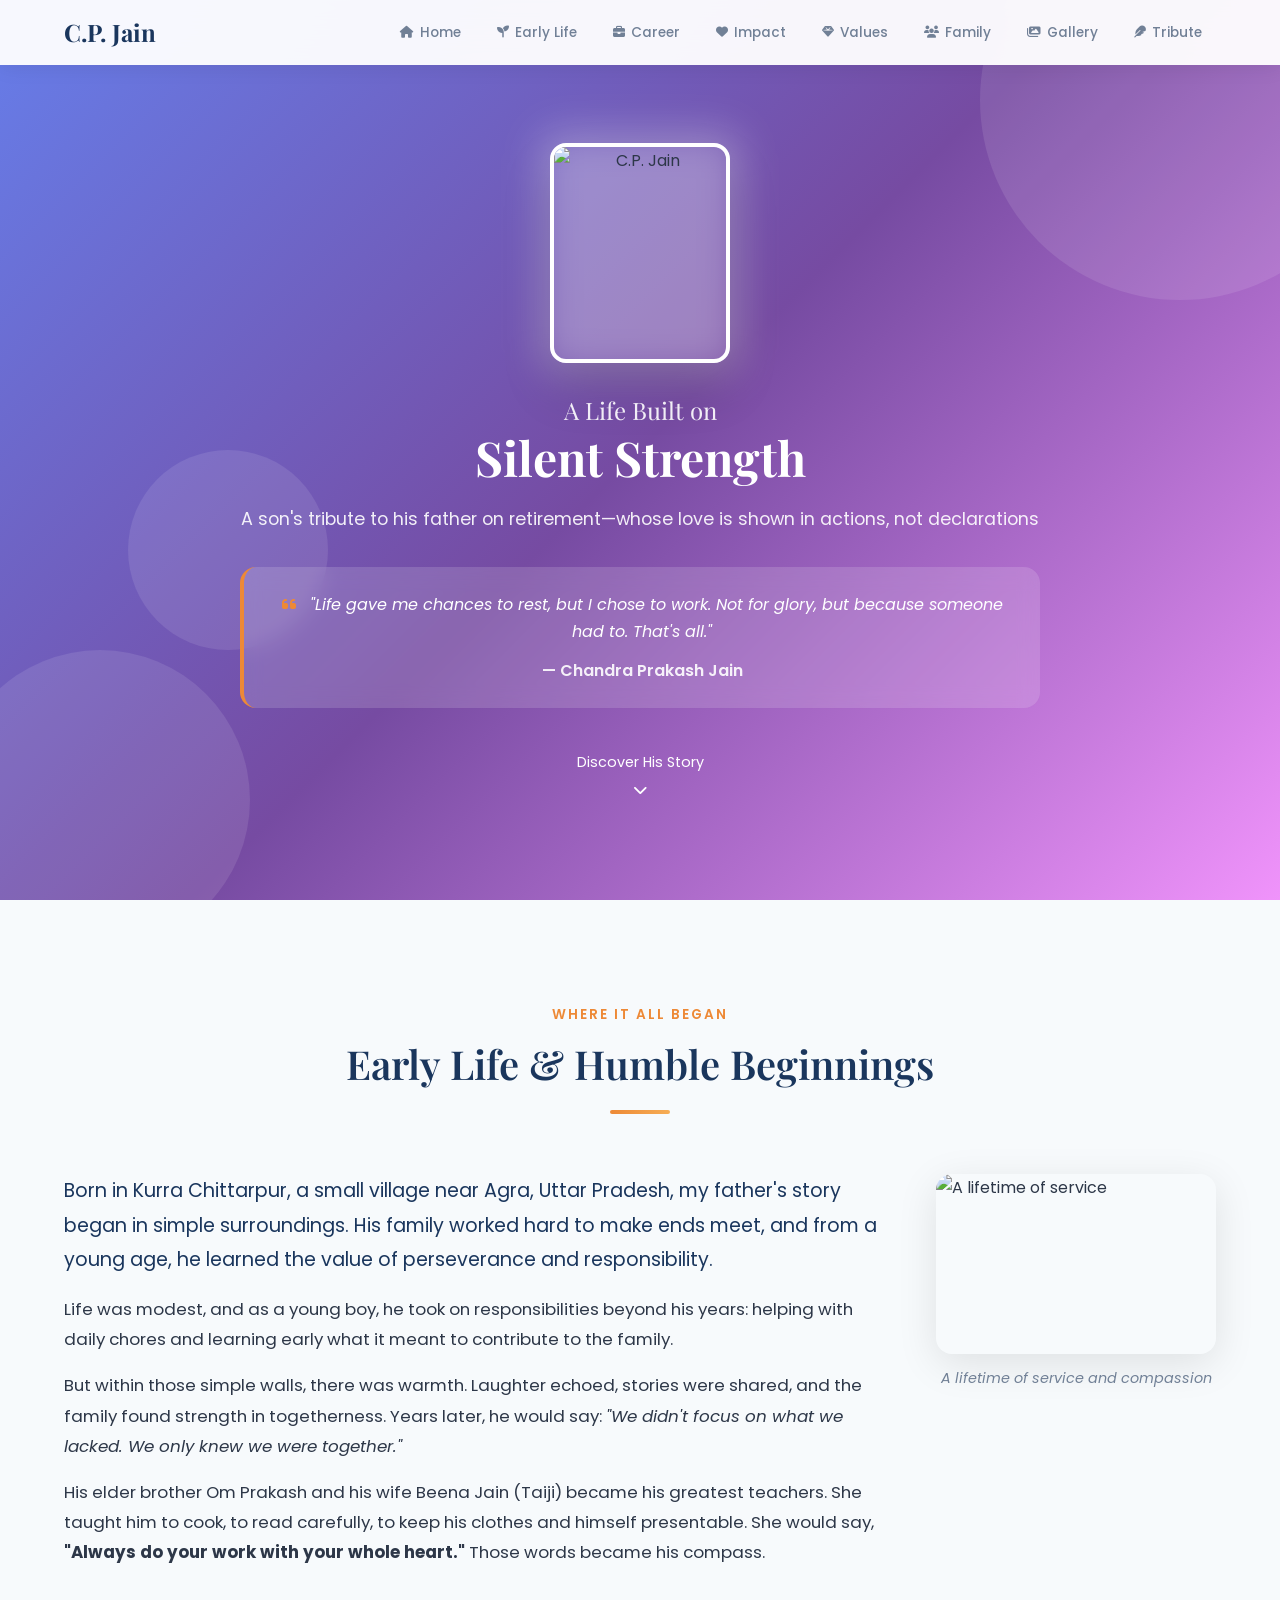
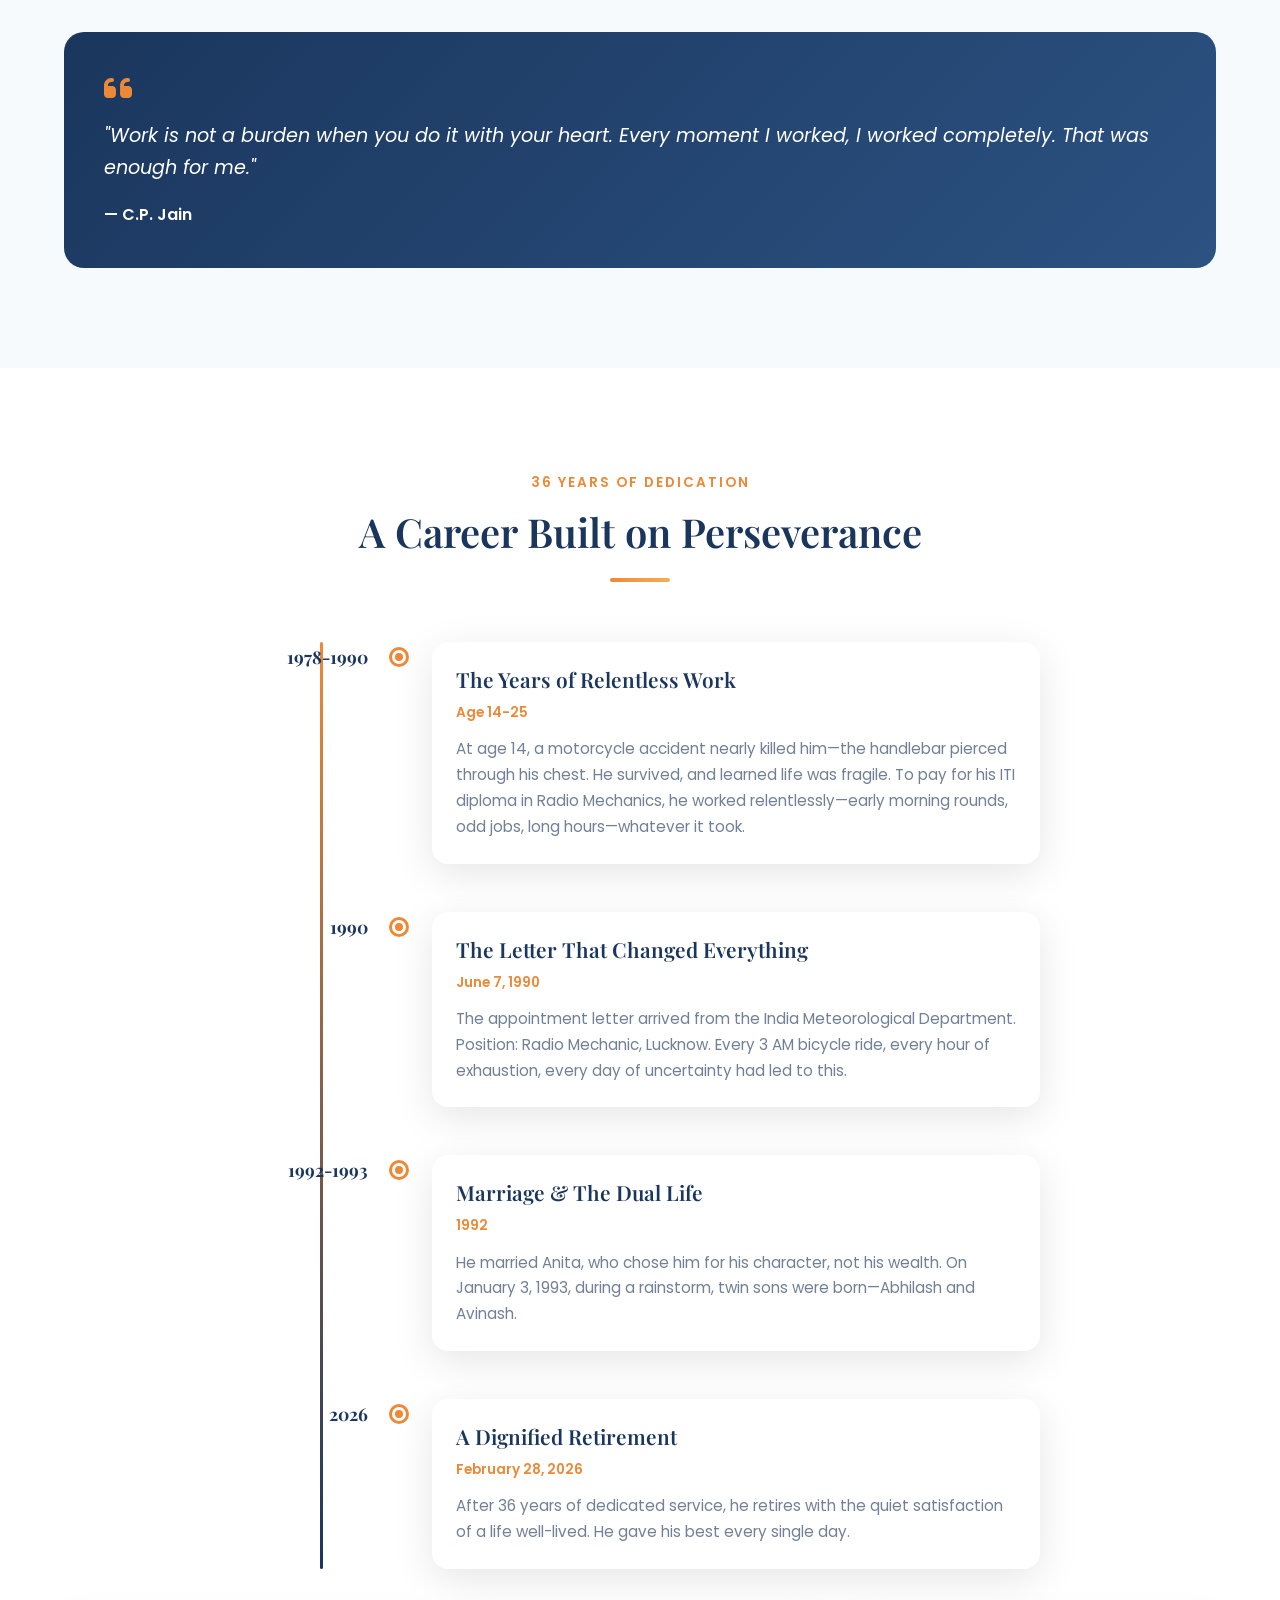
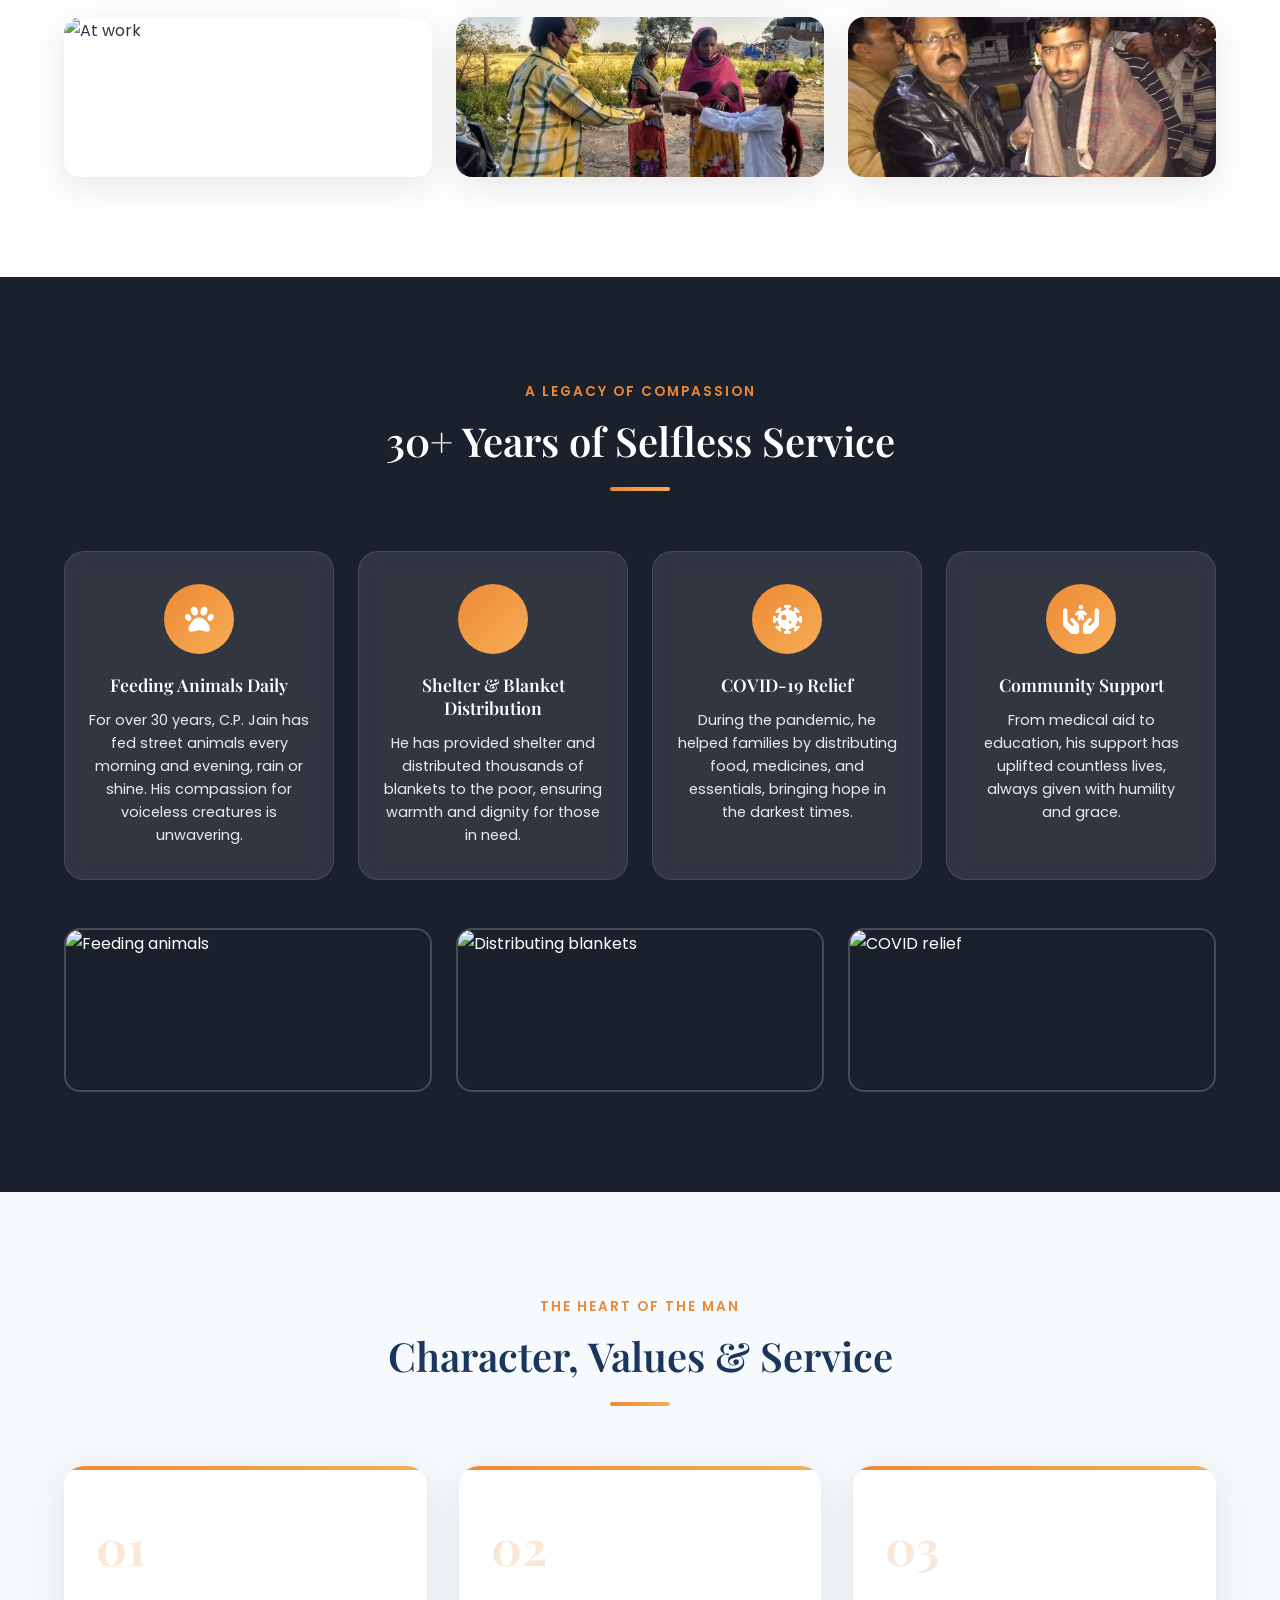
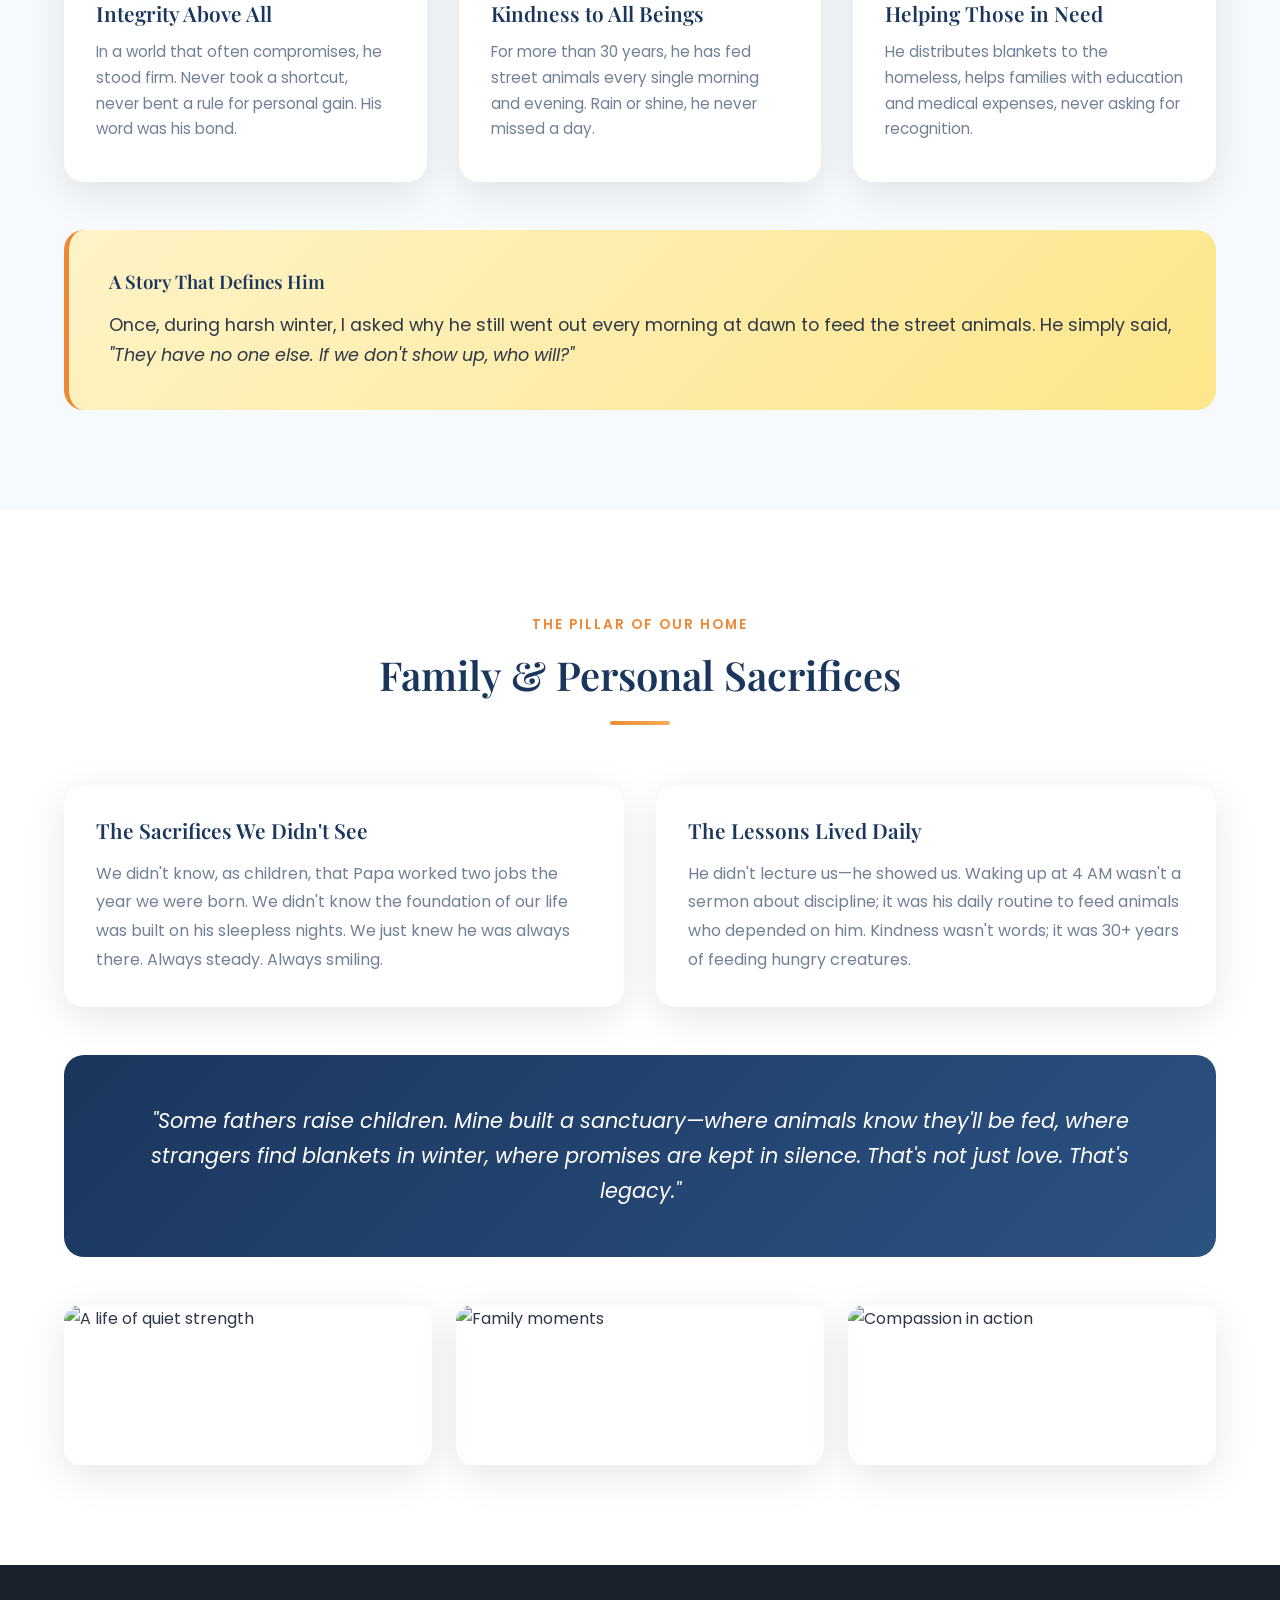
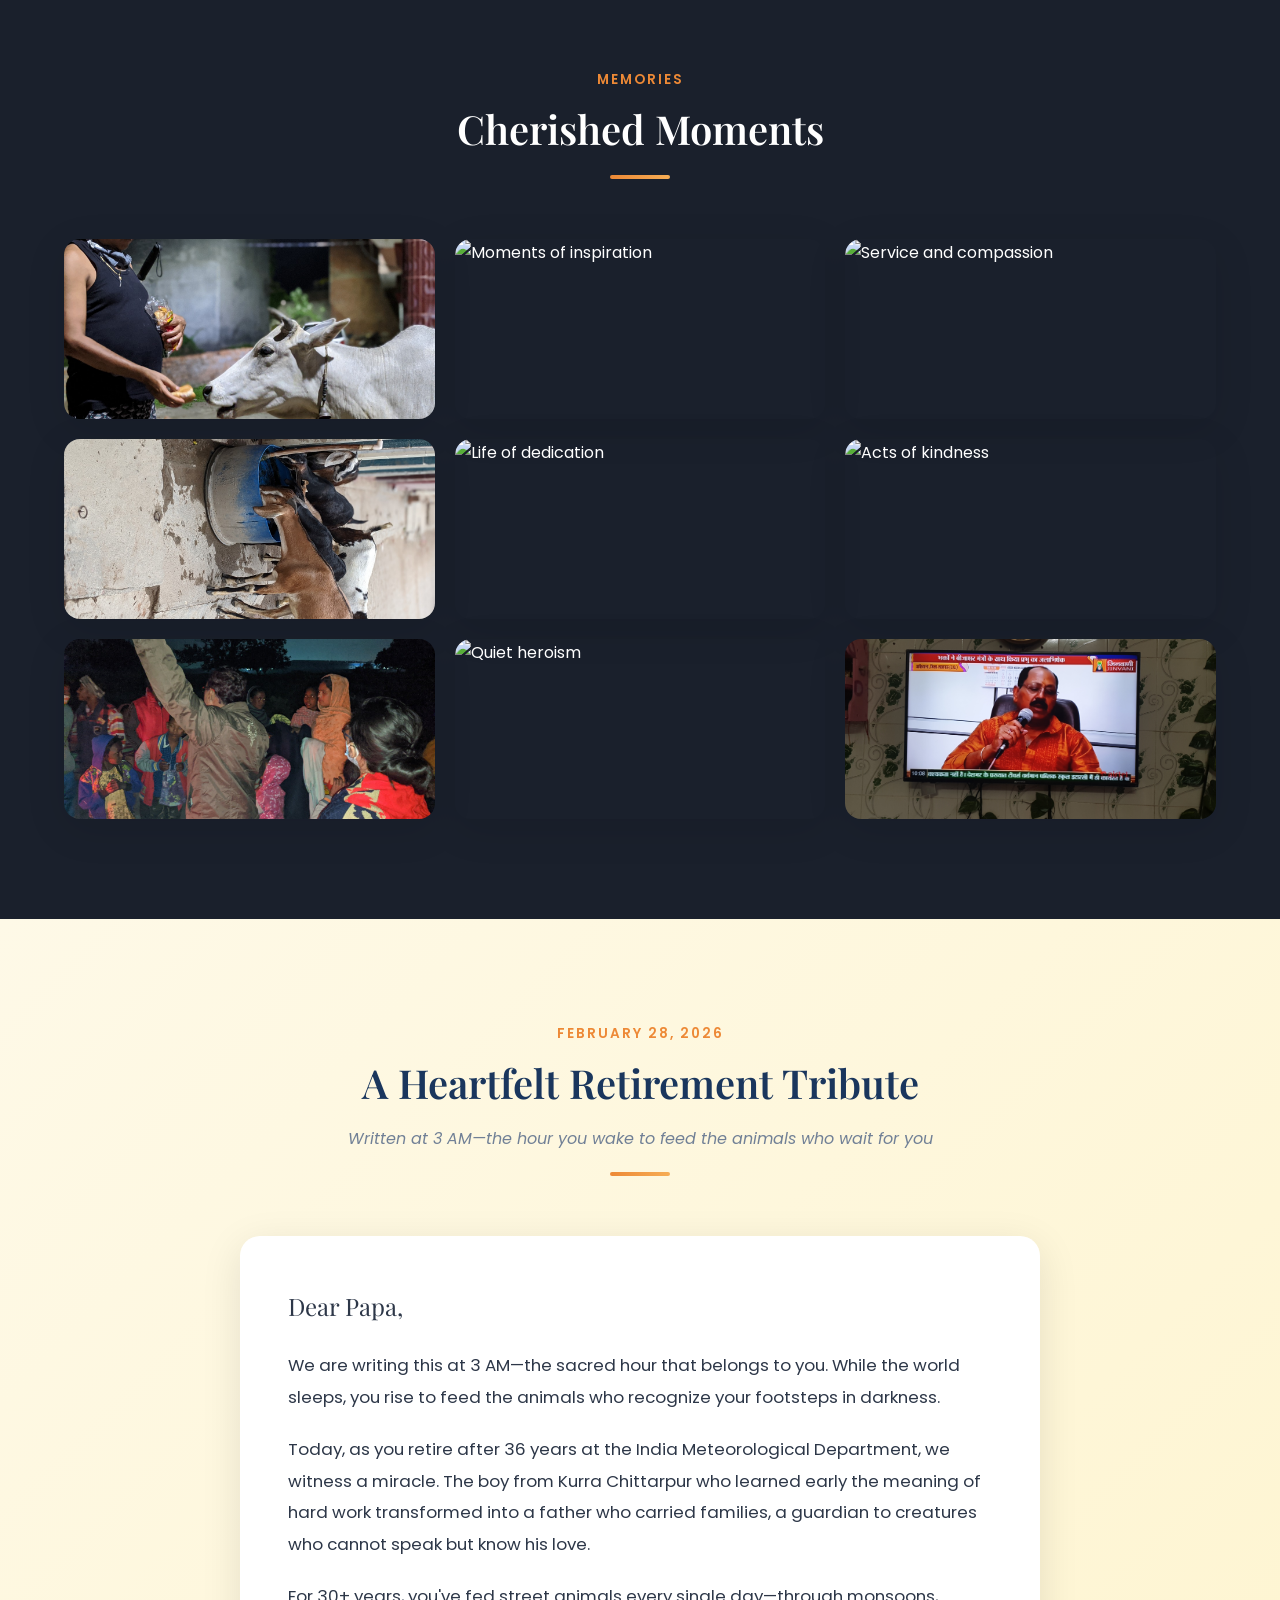
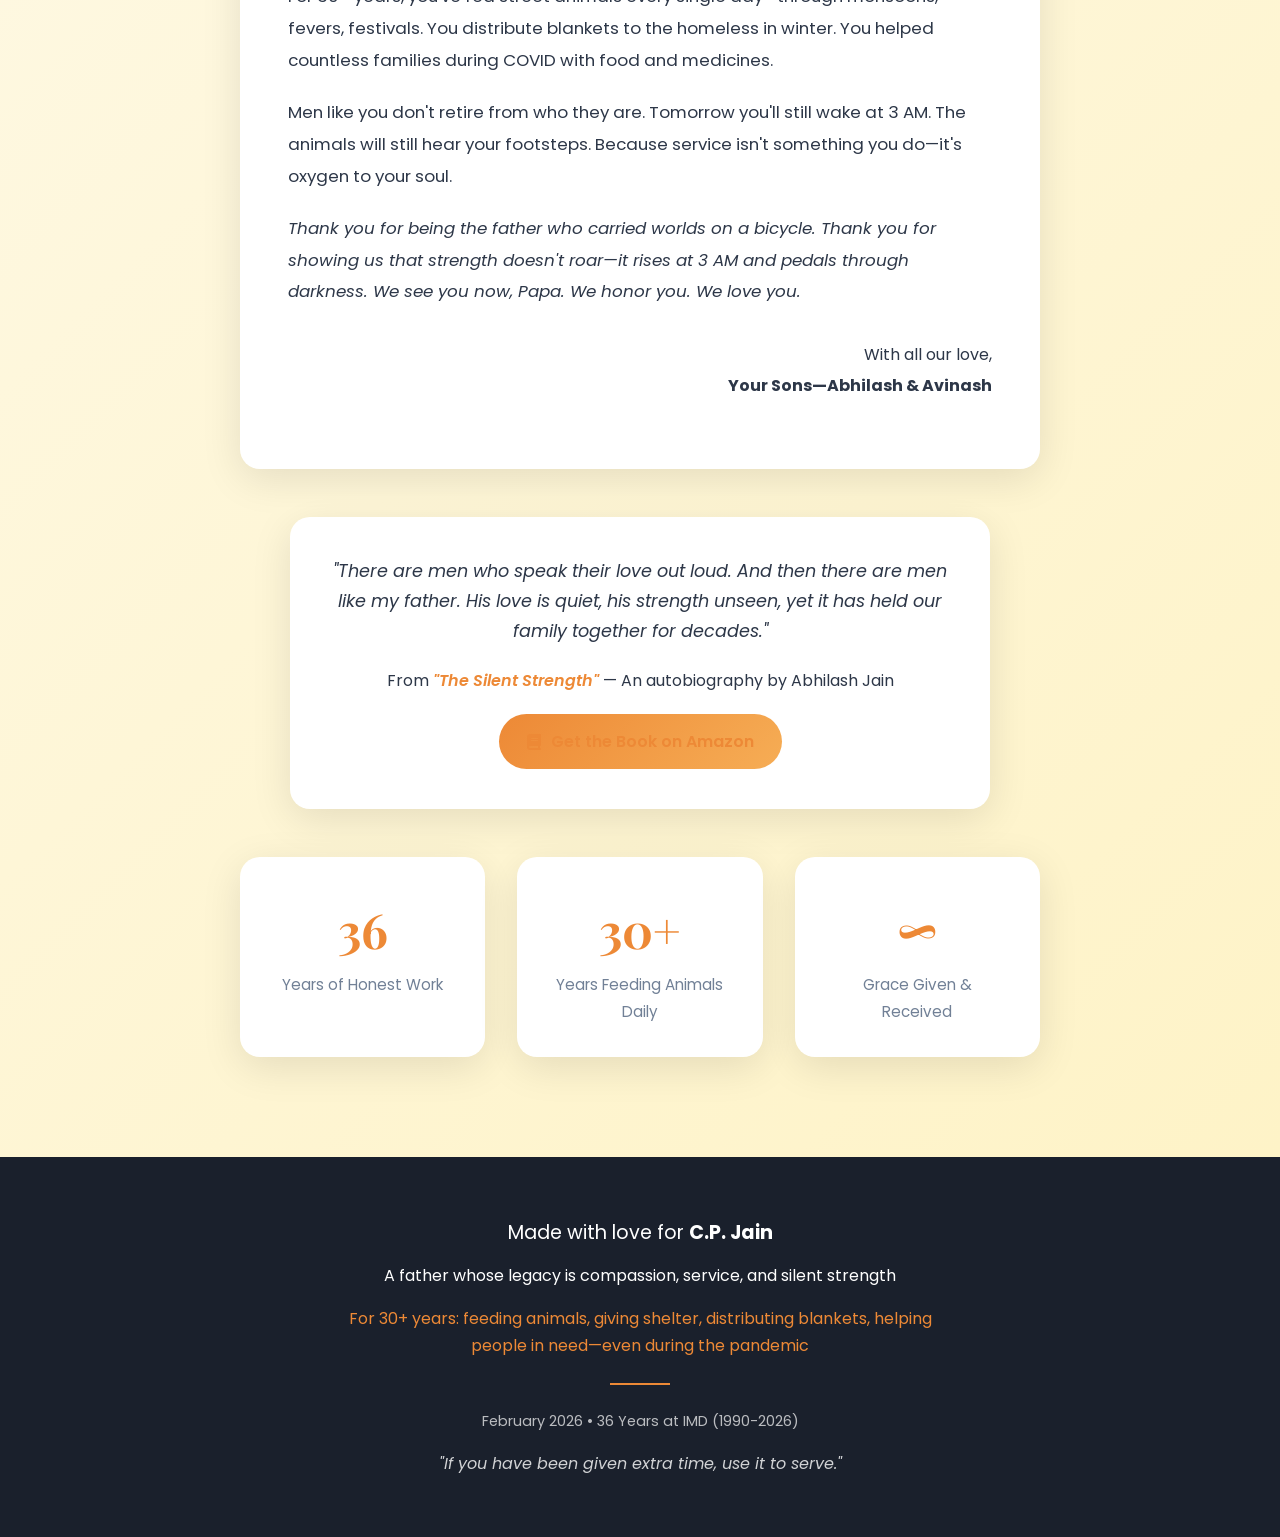
==== commit e52fbf03: "Add files via upload" ====
--- a/index.html
+++ b/index.html
@@ -5,572 +5,392 @@
     <meta name="viewport" content="width=device-width, initial-scale=1.0">
     <title>A Tribute to My Father - C.P. Jain's Retirement</title>
     <link rel="stylesheet" href="styles.css">
-    <link href="https://fonts.googleapis.com/css2?family=Crimson+Text:wght@400;600&family=Lato:wght@300;400;700&display=swap" rel="stylesheet">
+    <link rel="stylesheet" href="https://cdnjs.cloudflare.com/ajax/libs/font-awesome/6.4.0/css/all.min.css">
+    <link href="https://fonts.googleapis.com/css2?family=Playfair+Display:wght@400;500;600;700&family=Poppins:wght@300;400;500;600&display=swap" rel="stylesheet">
 </head>
 <body>
-    <!-- Simple Navigation -->
+    <!-- Animated Background Particles -->
+    <div class="particles-bg"></div>
+
+    <!-- Modern Navigation -->
     <nav class="navbar">
         <div class="nav-container">
+            <div class="nav-logo">C.P. Jain</div>
             <ul class="nav-menu">
-                <li><a href="#home">Home</a></li>
-                <li><a href="#early-life">Early Life</a></li>
-                <li><a href="#career">Career</a></li>
-                <li><a href="#values">Values</a></li>
-                <li><a href="#family">Family</a></li>
-                <li><a href="#lessons">Lessons</a></li>
-                <li><a href="#tribute">Tribute</a></li>
+                <li><a href="#home"><i class="fa-solid fa-house"></i> Home</a></li>
+                <li><a href="#early-life"><i class="fa-solid fa-seedling"></i> Early Life</a></li>
+                <li><a href="#career"><i class="fa-solid fa-briefcase"></i> Career</a></li>
+                <li><a href="#impact"><i class="fa-solid fa-heart"></i> Impact</a></li>
+                <li><a href="#values"><i class="fa-solid fa-gem"></i> Values</a></li>
+                <li><a href="#family"><i class="fa-solid fa-users"></i> Family</a></li>
+                <li><a href="#gallery"><i class="fa-solid fa-images"></i> Gallery</a></li>
+                <li><a href="#tribute"><i class="fa-solid fa-feather"></i> Tribute</a></li>
             </ul>
         </div>
     </nav>
 
     <!-- Hero Section -->
     <section id="home" class="hero">
+        <div class="hero-bg-shapes">
+            <div class="shape shape-1"></div>
+            <div class="shape shape-2"></div>
+            <div class="shape shape-3"></div>
+        </div>
         <div class="hero-content">
-            <div class="hero-photo">
-                <img src="cp_photos/cover.jpeg" alt="C.P. Jain" class="main-photo">
-            </div>
-            <h1 class="hero-title">A Life Built on Silent Strength</h1>
-            <p class="hero-subtitle">A son's tribute to his father on retirement—whose love was built in actions, not declarations</p>
+            <div class="hero-photo-wrapper">
+                <div class="hero-photo-glow"></div>
+                <img src="cp_photos/cover.jpeg" alt="C.P. Jain" class="hero-photo">
+            </div>
+            <h1 class="hero-title">
+                <span class="title-line">A Life Built on</span>
+                <span class="title-highlight">Silent Strength</span>
+            </h1>
+            <p class="hero-subtitle">A son's tribute to his father on retirement—whose love is shown in actions, not declarations</p>
             <blockquote class="hero-quote">
+                <i class="fa-solid fa-quote-left quote-icon"></i>
                 "Life gave me chances to rest, but I chose to work. Not for glory, but because someone had to. That's all."
-                <br>
-                — Chandra Prakash Jain
+                <footer>— Chandra Prakash Jain</footer>
             </blockquote>
-        </div>
-    </section>
-
-    <!-- Early Life & Struggles -->
-    <section id="early-life" class="content-section">
-        <div class="container">
-            <div class="section-intro">
-                <span class="section-label">Where It All Began</span>
-                <h2>Early Life & Humble Beginnings</h2>
-            </div>
-            
-            <div class="content-grid">
-                <div class="text-content">
-                    <p class="opening-text">
+            <a href="#early-life" class="scroll-indicator">
+                <span>Discover His Story</span>
+                <i class="fa-solid fa-chevron-down"></i>
+            </a>
+        </div>
+    </section>
+
+    <!-- Early Life Section -->
+    <section id="early-life" class="section">
+        <div class="container">
+            <div class="section-header">
+                <span class="section-tag">Where It All Began</span>
+                <h2 class="section-title">Early Life & Humble Beginnings</h2>
+                <div class="section-divider"></div>
+            </div>
+            
+            <div class="content-wrapper">
+                <div class="text-block animate-on-scroll">
+                    <p class="lead-text">
                         Born in Kurra Chittarpur, a small village near Agra, Uttar Pradesh, my father's story began in simple surroundings. His family worked hard to make ends meet, and from a young age, he learned the value of perseverance and responsibility.
                     </p>
-                    
                     <p>
                         Life was modest, and as a young boy, he took on responsibilities beyond his years: helping with daily chores and learning early what it meant to contribute to the family.
                     </p>
-                    
                     <p>
-                        But within those simple walls, there was warmth. Laughter echoed, stories were shared, and the family found strength in togetherness. Years later, he would say: "We didn't focus on what we lacked. We only knew we were together."
+                        But within those simple walls, there was warmth. Laughter echoed, stories were shared, and the family found strength in togetherness. Years later, he would say: <em>"We didn't focus on what we lacked. We only knew we were together."</em>
                     </p>
-                    
                     <p>
-                        His elder brother Om Prakash and his wife Beena Jain (Taiji) became his greatest teachers. She taught him to 
-                        cook, to read carefully, to keep his clothes and himself presentable with whatever was available. She would say, 
-                        "Always do your work with your whole heart." Those words became his compass. She showed him that a person's 
-                        worth isn't measured by what they own, but by how completely they give themselves to each moment.
+                        His elder brother Om Prakash and his wife Beena Jain (Taiji) became his greatest teachers. She taught him to cook, to read carefully, to keep his clothes and himself presentable. She would say, <strong>"Always do your work with your whole heart."</strong> Those words became his compass.
                     </p>
-                    
-                    <blockquote class="pull-quote">
-                        "Work is not a burden when you do it with your heart. Every moment I worked, 
-                        I worked completely. That was enough for me."
-                        <cite>— C.P. Jain</cite>
-                    </blockquote>
-                </div>
-                
-                <div class="photo-content">
-                    <div class="photo-frame">
-                        <img src="cp_photos/cow.jpg" alt="Helping others">
-                        <p class="photo-caption">A lifetime of service and compassion</p>
-                    </div>
-                </div>
-            </div>
-        </div>
-    </section>
-
-    <!-- Career Journey -->
-    <section id="career" class="content-section alt-bg">
-        <div class="container">
-            <div class="section-intro">
-                <span class="section-label">36 Years of Dedication</span>
-                <h2>A Career Built on Perseverance</h2>
-            </div>
-            
-            <div class="timeline-simple">
-                <div class="timeline-item">
-                    <div class="timeline-year">1978-1990</div>
+                </div>
+                <div class="image-card animate-on-scroll">
+                    <div class="image-frame">
+                        <img src="cp_photos/cow.jpg" alt="A lifetime of service">
+                    </div>
+                    <p class="image-caption">A lifetime of service and compassion</p>
+                </div>
+            </div>
+            
+            <div class="quote-card animate-on-scroll">
+                <i class="fa-solid fa-quote-left"></i>
+                <p>"Work is not a burden when you do it with your heart. Every moment I worked, I worked completely. That was enough for me."</p>
+                <cite>— C.P. Jain</cite>
+            </div>
+        </div>
+    </section>
+
+    <!-- Career Section -->
+    <section id="career" class="section section-alt">
+        <div class="container">
+            <div class="section-header">
+                <span class="section-tag">36 Years of Dedication</span>
+                <h2 class="section-title">A Career Built on Perseverance</h2>
+                <div class="section-divider"></div>
+            </div>
+            
+            <div class="timeline">
+                <div class="timeline-item animate-on-scroll">
+                    <div class="timeline-marker">
+                        <span>1978-1990</span>
+                    </div>
                     <div class="timeline-content">
                         <h3>The Years of Relentless Work</h3>
-                        <p class="timeline-date">Age 14-25</p>
-                        <p>
-                            At age 14, a motorcycle accident nearly killed him—the handlebar pierced through his chest. He survived, 
-                            and learned life was fragile. To pay for his ITI diploma in Radio Mechanics, he worked relentlessly—early 
-                            morning rounds, odd jobs, long hours—whatever it took. For years he kept a punishing schedule: seventeen hours 
-                            of work, seven days a week. When asked "Isn't this too much?", he would smile and say, 
-                            "If I rest, who will work?"
-                        </p>
-                    </div>
-                </div>
-                
-                <div class="timeline-item">
-                    <div class="timeline-year">1990</div>
+                        <span class="timeline-date">Age 14-25</span>
+                        <p>At age 14, a motorcycle accident nearly killed him—the handlebar pierced through his chest. He survived, and learned life was fragile. To pay for his ITI diploma in Radio Mechanics, he worked relentlessly—early morning rounds, odd jobs, long hours—whatever it took.</p>
+                    </div>
+                </div>
+                
+                <div class="timeline-item animate-on-scroll">
+                    <div class="timeline-marker">
+                        <span>1990</span>
+                    </div>
                     <div class="timeline-content">
                         <h3>The Letter That Changed Everything</h3>
-                        <p class="timeline-date">June 7, 1990</p>
-                        <p>
-                            The appointment letter arrived from the India Meteorological Department. Position: Radio Mechanic, 
-                            Lucknow. Every 3 AM bicycle ride, every hour of exhaustion, every day of uncertainty had led to this. 
-                            A government job. Steady income. Security. Taiji's eyes filled with tears: "Your hard work paid off. 
-                            I always knew it would." He quietly promised: "I won't let you down."
-                        </p>
-                    </div>
-                </div>
-                
-                <div class="timeline-item">
-                    <div class="timeline-year">1992-1993</div>
+                        <span class="timeline-date">June 7, 1990</span>
+                        <p>The appointment letter arrived from the India Meteorological Department. Position: Radio Mechanic, Lucknow. Every 3 AM bicycle ride, every hour of exhaustion, every day of uncertainty had led to this.</p>
+                    </div>
+                </div>
+                
+                <div class="timeline-item animate-on-scroll">
+                    <div class="timeline-marker">
+                        <span>1992-1993</span>
+                    </div>
                     <div class="timeline-content">
                         <h3>Marriage & The Dual Life</h3>
-                        <p class="timeline-date">1992</p>
-                        <p>
-                            He married Anita, who came from a well-off family but chose him for his character, not his wealth. 
-                            He started with little—a modest salary and simple beginnings. But he made a promise: "I will give her a 
-                            life better than the one I had." For nearly a year, he worked two jobs—government by day, then late-night 
-                            distribution work while she slept. On January 3, 1993, during a rainstorm, twin sons were born—Abhilash and Avinash.
-                        </p>
-                    </div>
-                </div>
-                
-                <div class="timeline-item">
-                    <div class="timeline-year">1997</div>
-                    <div class="timeline-content">
-                        <h3>Rising Through Merit</h3>
-                        <p class="timeline-date">September 17, 1997</p>
-                        <p>
-                            Promoted to Radio Mechanic through departmental examination—earned through dedication, not connections. 
-                            He became known as the reliable one, the person you could count on. Punctual, diligent, willing to take 
-                            on tasks others avoided.
-                        </p>
-                    </div>
-                </div>
-                
-                <div class="timeline-item">
-                    <div class="timeline-year">1992-1997</div>
-                    <div class="timeline-content">
-                        <h3>Union Leadership & Advocacy</h3>
-                        <p class="timeline-date">Serving Colleagues</p>
-                        <p>
-                            Beyond his technical duties, he dedicated himself to representing his colleagues' interests. In 1992, 
-                            he became Branch Secretary of Meteorological Centre Lucknow, fighting for workers' rights and welfare. 
-                            By 1994, he rose to Branch President MC Lucknow, earning the trust of his peers through honest advocacy. 
-                            In 1997, he was appointed Deputy Regional Secretary of Regional Centre Delhi, expanding his role to serve 
-                            a broader community of meteorological staff across the region.
-                        </p>
-                    </div>
-                </div>
-                
-                <div class="timeline-item">
-                    <div class="timeline-year">2026</div>
+                        <span class="timeline-date">1992</span>
+                        <p>He married Anita, who chose him for his character, not his wealth. On January 3, 1993, during a rainstorm, twin sons were born—Abhilash and Avinash.</p>
+                    </div>
+                </div>
+                
+                <div class="timeline-item animate-on-scroll">
+                    <div class="timeline-marker">
+                        <span>2026</span>
+                    </div>
                     <div class="timeline-content">
                         <h3>A Dignified Retirement</h3>
-                        <p class="timeline-date">February 28, 2026</p>
-                        <p>
-                            After 36 years of dedicated service, he retires with the quiet satisfaction of a life well-lived. 
-                            He gave his best every single day, mentored colleagues, solved impossible problems, and never 
-                            compromised his principles. But his work doesn't end—he still wakes at 4 AM to feed street animals, 
-                            still helps families in need, still leads his community. As he once said about second chances: 
-                            when you survive what should have killed you, every morning becomes a debt you owe the universe—
-                            and he chose to repay it in kindness.
-                        </p>
-                    </div>
-                </div>
-            </div>
-            
-            <div class="reflection-box">
-                <p class="reflection-text">
-                    From a village boy who learned early the meaning of hard work, to cycling through darkness before dawn to make 
-                    ends meet, to 36 years at IMD—his journey wasn't about titles or wealth. It was about showing up. About doing 
-                    your work with your whole heart. About never forgetting where you came from, and using every second chance to 
-                    give back. The boy who survived the handlebar through his chest at 14, who was saved by a mysterious old man 
-                    in white on an empty road at 4 AM, never forgot that his life was a gift. And such gifts demand purpose.
+                        <span class="timeline-date">February 28, 2026</span>
+                        <p>After 36 years of dedicated service, he retires with the quiet satisfaction of a life well-lived. He gave his best every single day.</p>
+                    </div>
+                </div>
+            </div>
+            
+            <div class="photo-grid">
+                <div class="photo-item animate-on-scroll">
+                    <img src="cp_photos/cpJain_2.png" alt="At work">
+                </div>
+                <div class="photo-item animate-on-scroll">
+                    <img src="cp_photos/cpJain_7.jpeg" alt="Career milestone">
+                </div>
+                <div class="photo-item animate-on-scroll">
+                    <img src="cp_photos/cpJain_8 2.jpeg" alt="Leadership">
+                </div>
+            </div>
+        </div>
+    </section>
+
+    <!-- Impact Section -->
+    <section id="impact" class="section section-dark">
+        <div class="container">
+            <div class="section-header light">
+                <span class="section-tag">A Legacy of Compassion</span>
+                <h2 class="section-title">30+ Years of Selfless Service</h2>
+                <div class="section-divider"></div>
+            </div>
+            
+            <div class="impact-grid">
+                <div class="impact-card animate-on-scroll">
+                    <div class="impact-icon">
+                        <i class="fa-solid fa-paw"></i>
+                    </div>
+                    <h3>Feeding Animals Daily</h3>
+                    <p>For over 30 years, C.P. Jain has fed street animals every morning and evening, rain or shine. His compassion for voiceless creatures is unwavering.</p>
+                </div>
+                
+                <div class="impact-card animate-on-scroll">
+                    <div class="impact-icon">
+                        <i class="fa-solid fa-blanket"></i>
+                    </div>
+                    <h3>Shelter & Blanket Distribution</h3>
+                    <p>He has provided shelter and distributed thousands of blankets to the poor, ensuring warmth and dignity for those in need.</p>
+                </div>
+                
+                <div class="impact-card animate-on-scroll">
+                    <div class="impact-icon">
+                        <i class="fa-solid fa-virus-covid"></i>
+                    </div>
+                    <h3>COVID-19 Relief</h3>
+                    <p>During the pandemic, he helped families by distributing food, medicines, and essentials, bringing hope in the darkest times.</p>
+                </div>
+                
+                <div class="impact-card animate-on-scroll">
+                    <div class="impact-icon">
+                        <i class="fa-solid fa-hands-holding-child"></i>
+                    </div>
+                    <h3>Community Support</h3>
+                    <p>From medical aid to education, his support has uplifted countless lives, always given with humility and grace.</p>
+                </div>
+            </div>
+            
+            <div class="impact-photos">
+                <div class="impact-photo animate-on-scroll">
+                    <img src="cp_photos/blanket_food_collage_1.png" alt="Feeding animals">
+                </div>
+                <div class="impact-photo animate-on-scroll">
+                    <img src="cp_photos/blanket_food_collage_2.png" alt="Distributing blankets">
+                </div>
+                <div class="impact-photo animate-on-scroll">
+                    <img src="cp_photos/blanket_food_collage_3.png" alt="COVID relief">
+                </div>
+            </div>
+        </div>
+    </section>
+
+    <!-- Values Section -->
+    <section id="values" class="section">
+        <div class="container">
+            <div class="section-header">
+                <span class="section-tag">The Heart of the Man</span>
+                <h2 class="section-title">Character, Values & Service</h2>
+                <div class="section-divider"></div>
+            </div>
+            
+            <div class="values-grid">
+                <div class="value-card animate-on-scroll">
+                    <div class="value-number">01</div>
+                    <h3>Integrity Above All</h3>
+                    <p>In a world that often compromises, he stood firm. Never took a shortcut, never bent a rule for personal gain. His word was his bond.</p>
+                </div>
+                
+                <div class="value-card animate-on-scroll">
+                    <div class="value-number">02</div>
+                    <h3>Kindness to All Beings</h3>
+                    <p>For more than 30 years, he has fed street animals every single morning and evening. Rain or shine, he never missed a day.</p>
+                </div>
+                
+                <div class="value-card animate-on-scroll">
+                    <div class="value-number">03</div>
+                    <h3>Helping Those in Need</h3>
+                    <p>He distributes blankets to the homeless, helps families with education and medical expenses, never asking for recognition.</p>
+                </div>
+            </div>
+            
+            <div class="highlight-box animate-on-scroll">
+                <h3>A Story That Defines Him</h3>
+                <p>Once, during harsh winter, I asked why he still went out every morning at dawn to feed the street animals. He simply said, <em>"They have no one else. If we don't show up, who will?"</em></p>
+            </div>
+        </div>
+    </section>
+
+    <!-- Family Section -->
+    <section id="family" class="section section-alt">
+        <div class="container">
+            <div class="section-header">
+                <span class="section-tag">The Pillar of Our Home</span>
+                <h2 class="section-title">Family & Personal Sacrifices</h2>
+                <div class="section-divider"></div>
+            </div>
+            
+            <div class="family-content">
+                <div class="family-story animate-on-scroll">
+                    <h3>The Sacrifices We Didn't See</h3>
+                    <p>We didn't know, as children, that Papa worked two jobs the year we were born. We didn't know the foundation of our life was built on his sleepless nights. We just knew he was always there. Always steady. Always smiling.</p>
+                </div>
+                
+                <div class="family-story animate-on-scroll">
+                    <h3>The Lessons Lived Daily</h3>
+                    <p>He didn't lecture us—he showed us. Waking up at 4 AM wasn't a sermon about discipline; it was his daily routine to feed animals who depended on him. Kindness wasn't words; it was 30+ years of feeding hungry creatures.</p>
+                </div>
+            </div>
+            
+            <div class="family-quote animate-on-scroll">
+                <p>"Some fathers raise children. Mine built a sanctuary—where animals know they'll be fed, where strangers find blankets in winter, where promises are kept in silence. That's not just love. That's legacy."</p>
+            </div>
+            
+            <div class="photo-grid">
+                <div class="photo-item animate-on-scroll">
+                    <img src="cp_photos/inspiring_collage_1.png" alt="A life of quiet strength">
+                </div>
+                <div class="photo-item animate-on-scroll">
+                    <img src="cp_photos/inspiring_collage_2.png" alt="Family moments">
+                </div>
+                <div class="photo-item animate-on-scroll">
+                    <img src="cp_photos/blanket_food_collage_4.png" alt="Compassion in action">
+                </div>
+            </div>
+        </div>
+    </section>
+
+    <!-- Gallery Section -->
+    <section id="gallery" class="section section-dark">
+        <div class="container">
+            <div class="section-header light">
+                <span class="section-tag">Memories</span>
+                <h2 class="section-title">Cherished Moments</h2>
+                <div class="section-divider"></div>
+            </div>
+            
+            <div class="gallery-grid">
+                <div class="gallery-item animate-on-scroll">
+                    <img src="cp_photos/cpJain_16.jpeg" alt="Community">
+                </div>
+                <div class="gallery-item animate-on-scroll">
+                    <img src="cp_photos/inspiring_collage_1.png" alt="Moments of inspiration">
+                </div>
+                <div class="gallery-item animate-on-scroll">
+                    <img src="cp_photos/blanket_food_collage_1.png" alt="Service and compassion">
+                </div>
+                <div class="gallery-item animate-on-scroll">
+                    <img src="cp_photos/cpJain_21.jpeg" alt="Memorable moment">
+                </div>
+                <div class="gallery-item animate-on-scroll">
+                    <img src="cp_photos/inspiring_collage_3.png" alt="Life of dedication">
+                </div>
+                <div class="gallery-item animate-on-scroll">
+                    <img src="cp_photos/blanket_food_collage_3.png" alt="Acts of kindness">
+                </div>
+                <div class="gallery-item animate-on-scroll">
+                    <img src="cp_photos/cpJain_22.jpeg" alt="Celebration">
+                </div>
+                <div class="gallery-item animate-on-scroll">
+                    <img src="cp_photos/inspiring_collage_4.png" alt="Quiet heroism">
+                </div>
+                <div class="gallery-item animate-on-scroll">
+                    <img src="cp_photos/20230413_100903.jpg" alt="Recent memory">
+                </div>
+            </div>
+        </div>
+    </section>
+
+    <!-- Tribute Section -->
+    <section id="tribute" class="section tribute-section">
+        <div class="container">
+            <div class="section-header">
+                <span class="section-tag">February 28, 2026</span>
+                <h2 class="section-title">A Heartfelt Retirement Tribute</h2>
+                <p class="section-subtitle">Written at 3 AM—the hour you wake to feed the animals who wait for you</p>
+                <div class="section-divider"></div>
+            </div>
+            
+            <div class="tribute-letter animate-on-scroll">
+                <p class="letter-greeting">Dear Papa,</p>
+                
+                <p>We are writing this at 3 AM—the sacred hour that belongs to you. While the world sleeps, you rise to feed the animals who recognize your footsteps in darkness.</p>
+                
+                <p>Today, as you retire after 36 years at the India Meteorological Department, we witness a miracle. The boy from Kurra Chittarpur who learned early the meaning of hard work transformed into a father who carried families, a guardian to creatures who cannot speak but know his love.</p>
+                
+                <p>For 30+ years, you've fed street animals every single day—through monsoons, fevers, festivals. You distribute blankets to the homeless in winter. You helped countless families during COVID with food and medicines.</p>
+                
+                <p>Men like you don't retire from who they are. Tomorrow you'll still wake at 3 AM. The animals will still hear your footsteps. Because service isn't something you do—it's oxygen to your soul.</p>
+                
+                <p class="letter-closing">Thank you for being the father who carried worlds on a bicycle. Thank you for showing us that strength doesn't roar—it rises at 3 AM and pedals through darkness. We see you now, Papa. We honor you. We love you.</p>
+                
+                <p class="letter-signature">
+                    With all our love,<br>
+                    <strong>Your Sons—Abhilash & Avinash</strong>
                 </p>
             </div>
             
-            <div class="photo-grid-small" style="margin-top: 3rem;">
-                <div class="small-photo">
-                    <img src="cp_photos/cpJain_2.png" alt="At work">
-                </div>
-                <div class="small-photo">
-                    <img src="cp_photos/cpJain_7.jpeg" alt="Career milestone">
-                </div>
-                <div class="small-photo">
-                    <img src="cp_photos/cpJain_8 2.jpeg" alt="Leadership">
-                </div>
-            </div>
-        </div>
-    </section>
-
-    <!-- Character & Values -->
-    <section id="values" class="content-section">
-        <div class="container">
-            <div class="section-intro">
-                <span class="section-label">The Heart of the Man</span>
-                <h2>Character, Values & Service to Others</h2>
-            </div>
-            
-            <div class="values-intro">
-                <p class="opening-text">
-                    My father's true legacy isn't found in job titles or years of service—it's in the values 
-                    he lives by and the kindness he shows to every living being.
-                </p>
-            </div>
-            
-            <div class="values-grid">
-                <div class="value-item">
-                    <h3>Integrity Above All</h3>
-                    <p>
-                        In a world that often compromises, he stood firm. Never took a shortcut, never bent a rule 
-                        for personal gain. His word was his bond, and his principles were non-negotiable. 
-                        That's a rare kind of strength.
-                    </p>
-                </div>
-                
-                <div class="value-item">
-                    <h3>Kindness to All Beings</h3>
-                    <p>
-                        For more than 30 years, he has fed street animals every single morning and evening. Rain or shine, 
-                        festival or fever, he never missed a day. They know him—the man who shows up, whose kindness has no 
-                        audience. He speaks little to them, but they wait for him. That simple act, repeated thousands of times, 
-                        teaches more about faith than any sermon. As he once said when asked why he went out in harsh winter: 
-                        "They have no one else. If we don't show up, who will?"
-                    </p>
-                </div>
-                
-                <div class="value-item">
-                    <h3>Helping Those in Need</h3>
-                    <p>
-                        He distributes blankets to the homeless in winter, ensuring warmth reaches those who sleep in cold darkness. 
-                        He helps families with education and medical expenses, never asking for repayment or recognition. He built a 
-                        house with his own hands, watched it collapse in the rain, then rebuilt it again—because perseverance is his 
-                        nature. A rickshaw puller once helped him after an accident and refused payment. That simple act of kindness 
-                        became his life's template—he decided to become the grace he had witnessed, paying forward what he could never 
-                        pay back.
-                    </p>
-                </div>
-            </div>
-            
-            <div class="story-highlight">
-                <div class="story-content">
-                    <h3>A Story That Defines Him</h3>
-                    <p>
-                        Once, during harsh winter, I asked why he still went out every morning at dawn to feed 
-                        the street animals. He simply said, "They have no one else. If we don't show up, who will?" 
-                        That's my father—never loud, never boastful, just quietly doing what needs to be done.
-                    </p>
-                </div>
-            </div>
-            
-            <div class="photo-grid-small" style="margin-top: 3rem;">
-                <div class="small-photo">
-                    <img src="cp_photos/blanket_food_collage_1.png" alt="Feeding animals and helping those in need">
-                </div>
-                <div class="small-photo">
-                    <img src="cp_photos/blanket_food_collage_2.png" alt="Daily service to voiceless creatures">
-                </div>
-                <div class="small-photo">
-                    <img src="cp_photos/blanket_food_collage_3.png" alt="Acts of kindness">
-                </div>
-            </div>
-        </div>
-    </section>
-    <!-- Family & Personal Impact -->
-    <section id="family" class="content-section alt-bg">
-        <div class="container">
-            <div class="section-intro">
-                <span class="section-label">The Pillar of Our Home</span>
-                <h2>Family & Personal Sacrifices</h2>
-            </div>
-            
-            <div class="family-content">
-                <div class="text-content-wide">
-                    <p class="opening-text">
-                        To us, he wasn't just a provider—he was our rock, our guide, our example of what it means 
-                        to live with purpose and love.
-                    </p>
-                    
-                    <div class="family-story">
-                        <h3>The Sacrifices We Didn't See</h3>
-                        <p>
-                            We didn't know, as children, that Papa worked two jobs the year we were born. We didn't know he was out 
-                            through dark streets in the early hours while we slept safely in our mother's arms. We didn't know that the 
-                            foundation of our life—the security we took for granted—was built on his sleepless nights. We just knew he 
-                            was always there. Always steady. Always smiling.
-                        </p>
-                        
-                        <p>
-                            He was 28 years old when we were born—twin sons on January 3, 1993, in the middle of a rainstorm. Already 
-                            responsible for a wife, two premature babies, and a future that felt impossibly heavy. But he never faltered. 
-                            He worked from modest beginnings, saved carefully, and made my mother a quiet promise: I will give you a life 
-                            better than the one I had. He fought for our admission to better schools. He watched us grow, pursue education, 
-                            leave for distant cities—and never once asked us to stay.
-                        </p>
-                    </div>
-                    
-                    <div class="family-story">
-                        <h3>The Lessons Lived Daily</h3>
-                        <p>
-                            He didn't lecture us—he showed us. Waking up at 4 AM wasn't a sermon about discipline; it was his daily 
-                            routine to feed animals who depended on him. Honesty wasn't an abstract value; it was him returning extra 
-                            change to shopkeepers. Kindness wasn't words; it was 30+ years of feeding hungry creatures before feeding himself. 
-                            When a rickshaw puller helped him after his accident and refused payment, Papa decided that's who he would become.
-                        </p>
-                        
-                        <p>
-                            He taught us that real strength is quiet. That every life saved demands purpose—when you survive what should 
-                            have killed you (the handlebar at 14, the old man who appeared on an empty road at 4 AM), you owe the universe. 
-                            He chose to repay that debt in kindness, in showing up, in being the person others could depend on. His life 
-                            wasn't about what he accumulated—it was about what he gave away.
-                        </p>
-                    </div>
-                    
-                    <div class="family-quote-box">
-                        <p class="family-quote">
-                            "Some fathers raise children. Mine built a sanctuary—where animals know they'll be fed, where strangers 
-                            find blankets in winter, where broken things get rebuilt, where promises are kept in silence. For over 
-                            30 years, through rain and illness, he has shown up for those who cannot thank him. That's not just love. 
-                            That's legacy written in footsteps heard only by those who wait in darkness."
-                        </p>
-                    </div>
-                </div>
-            </div>
-            
-            <div class="photo-grid-small">
-                <div class="small-photo">
-                    <img src="cp_photos/inspiring_collage_1.png" alt="A life of quiet strength">
-                </div>
-                <div class="small-photo">
-                    <img src="cp_photos/inspiring_collage_2.png" alt="Family moments">
-                </div>
-                <div class="small-photo">
-                    <img src="cp_photos/blanket_food_collage_4.png" alt="Compassion in action">
-                </div>
-            </div>
-        </div>
-    </section>
-
-    <!-- Life Lessons -->
-    <section id="lessons" class="content-section">
-        <div class="container">
-            <div class="section-intro">
-                <span class="section-label">Wisdom for the Next Generation</span>
-                <h2>Life Lessons & Lasting Inspiration</h2>
-            </div>
-            
-            <div class="lessons-intro">
-                <p class="opening-text">
-                    These are not just words he spoke—these are principles he embodied. Lessons we learned not 
-                    from lectures, but from watching him live his life with unwavering integrity.
-                </p>
-            </div>
-            
-            <div class="lessons-grid">
-                <div class="lesson-card">
-                    <div class="lesson-number">01</div>
-                    <h3>Do Everything With Your Whole Heart</h3>
-                    <p>
-                        This was Taiji's teaching, and it became his compass. Whether helping with chores as a boy, working before dawn 
-                        to support his studies, or repairing radios at IMD—he gave his complete effort. When asked if he ever regretted 
-                        his struggles, he said: "I never regretted anything. Whatever I did, I did with my whole heart." That's not just 
-                        work ethic—it's a philosophy of life.
-                    </p>
-                </div>
-                
-                <div class="lesson-card">
-                    <div class="lesson-number">02</div>
-                    <h3>Grace Exists Everywhere—Become It</h3>
-                    <p>
-                        A rickshaw puller who asked for nothing showed him that those with the least can have the richest hearts. 
-                        A doctor who worked through the night showed him dedication. An old man in white who may or may not 
-                        have been real saved his life. He saw grace everywhere—and decided to become it himself. That's why, 
-                        for 30+ years, he feeds animals daily. Why he helps without being asked.
-                    </p>
-                </div>
-                
-                <div class="lesson-card">
-                    <div class="lesson-number">03</div>
-                    <h3>Every Second Chance Has a Purpose</h3>
-                    <p>
-                        He survived a handlebar piercing his chest at 14. He survived a night when a mysterious figure in white 
-                        appeared and turned him back—the exact road where a fatal accident occurred minutes later. These weren't 
-                        coincidences—they were grace. When you survive what should have killed you, every morning becomes a debt 
-                        you owe the universe. He chose to repay it in kindness, in service, in showing up for those who have no one else.
-                    </p>
-                </div>
-            </div>
-            
-            <div class="photo-grid-small" style="margin-top: 3rem;">
-                <div class="small-photo">
-                    <img src="cp_photos/inspiring_collage_3.png" alt="Lessons in integrity">
-                </div>
-                <div class="small-photo">
-                    <img src="cp_photos/inspiring_collage_4.png" alt="Wisdom through actions">
-                </div>
-                <div class="small-photo">
-                    <img src="cp_photos/blanket_food_collage_2.png" alt="Living with purpose">
-                </div>
-            </div>
-        </div>
-    </section>
-
-    <!-- Photo Gallery -->
-    <section id="gallery" class="gallery-section alt-bg">
-        <div class="container">
-            <div class="section-intro">
-                <span class="section-label">Memories</span>
-                <h2>Cherished Moments</h2>
-            </div>
-            
-            <div class="gallery-simple">
-                <div class="gallery-item">
-                    <img src="cp_photos/cpJain_16.jpeg" alt="Community">
-                </div>
-                <div class="gallery-item">
-                    <img src="cp_photos/inspiring_collage_1.png" alt="Moments of inspiration">
-                </div>
-                <div class="gallery-item">
-                    <img src="cp_photos/blanket_food_collage_1.png" alt="Service and compassion">
-                </div>
-                <div class="gallery-item">
-                    <img src="cp_photos/cpJain_21.jpeg" alt="Memorable moment">
-                </div>
-                <div class="gallery-item">
-                    <img src="cp_photos/inspiring_collage_3.png" alt="Life of dedication">
-                </div>
-                <div class="gallery-item">
-                    <img src="cp_photos/blanket_food_collage_3.png" alt="Acts of kindness">
-                </div>
-                <div class="gallery-item">
-                    <img src="cp_photos/cpJain_22.jpeg" alt="Celebration">
-                </div>
-                <div class="gallery-item">
-                    <img src="cp_photos/inspiring_collage_4.png" alt="Quiet heroism">
-                </div>
-                <div class="gallery-item">
-                    <img src="cp_photos/20230413_100903.jpg" alt="Recent memory">
-                </div>
-            </div>
-        </div>
-    </section>
-
-    <!-- Retirement Tribute -->
-    <section id="tribute" class="tribute-section">
-        <div class="container">
-            <div class="tribute-content">
-                <div class="tribute-header">
-                    <span class="section-label">February 28, 2026</span>
-                    <h2>A Heartfelt Retirement Tribute</h2>
-                    <p style="font-style: italic; color: var(--text-secondary); margin-top: 1rem;">
-                        Written at 3 AM—the hour you wake to feed the animals who wait for you
-                    </p>
-                </div>
-                
-                <div class="tribute-letter">
-                    <p class="tribute-opening">
-                        Dear Papa,
-                    </p>
-                    
-                    <p>
-                        We are writing this at 3 AM—the sacred hour that belongs to you. While the world sleeps, you rise to feed 
-                        the animals who recognize your footsteps in darkness. The same hour you once cycled through empty streets with 
-                        newspapers and dreams heavy on your shoulders. This is the hour when heroes are made in silence.
-                    </p>
-                    
-                    <p>
-                        Today, as you retire after 36 years at the India Meteorological Department, we witness a miracle. The boy from 
-                        Kurra Chittarpur who learned early the meaning of hard work transformed into a father who carried families, a 
-                        guardian to creatures who cannot speak but know his love. From humble beginnings, you built a legacy not of 
-                        wealth, but of worth.
-                    </p>
-                    
-                    <p>
-                        At 14, a handlebar pierced your chest—it should have been your end. Instead, it became a second chapter. You 
-                        worked 17-hour days as a teenager, rose before dawn and cycled long distances to support your education. When we 
-                        asked why you never stopped, your answer broke our hearts: "If I rest, who will work?" You were a child raising 
-                        himself, a boy building the man we would call our hero.
-                    </p>
-                    
-                    <p>
-                        You married a woman who saw the diamond beneath the dust. She chose character over comfort. The year we were born, 
-                        you worked two jobs—government by day, newspapers by night. At 28, with twin babies and limited means, most men 
-                        would have crumbled. You simply rose before dawn and pedaled into darkness again. That's unconditional love embodied.
-                    </p>
-                    
-                    <p>
-                        For 30+ years, you've fed street animals every single day—through monsoons, fevers, festivals. You distribute 
-                        blankets to the homeless in winter. You built a house with your hands, watched it collapse, then rebuilt it. 
-                        This is holiness in work boots, grace cycling through darkness toward dawn.
-                    </p>
-                    
-                    <p>
-                        A rickshaw puller once saved you, refusing payment. An old man in white turned you back from a road where death 
-                        waited minutes later. You called it grace, a second chance you chose to honor through service. Every animal you feed is 
-                        a prayer of gratitude. Every person you help is interest on that grace.
-                    </p>
-                    
-                    <p>
-                        Taiji taught you: "Do your work with your whole heart." When we asked if you ever regretted your struggles, you 
-                        said: "I never regretted anything. Whatever I did, I did with my whole heart." You didn't just endure life—you 
-                        embraced it. You transformed hardship into meaning. That's a life lived so truthfully that regret has no place to root.
-                    </p>
-                    
-                    <p>
-                        We grew up taking your presence for granted—steady as sunrise, reliable as breath. But sitting here at 3 AM, we 
-                        finally see it: we spent our lives in the presence of quiet heroism. We were raised by a man who turned suffering 
-                        into service, second chances into a legacy of light.
-                    </p>
-                    
-                    <p>
-                        Men like you don't retire from who they are. Tomorrow you'll still wake at 3 AM. The animals will still hear your 
-                        footsteps. Because service isn't something you do—it's oxygen to your soul. This isn't an ending. This is you 
-                        finally serving on your own terms, answerable only to your magnificent heart.
-                    </p>
-                    
-                    <p class="tribute-closing">
-                        Thank you for being the father who carried worlds on a bicycle. Thank you for showing us that strength doesn't 
-                        roar—it rises at 3 AM and pedals through darkness. Thank you for teaching us that heroism is about showing up 
-                        when no one is watching. We see you now, Papa. We honor you. We celebrate you. And we love you with a depth 
-                        that words cannot contain.
-                    </p>
-                    
-                    <p class="tribute-signature">
-                        With all our love, gratitude, and deepest respect,<br>
-                        Your Sons—Abhilash & Avinash<br>
-                        And Your Family
-                    </p>
-                </div>
-                
-                <div class="tribute-footer">
-                    <blockquote class="final-quote">
-                        "There are men who speak their love out loud—through words, gestures, or grand declarations. 
-                        And then there are men like my father. His love is quiet, his strength unseen, yet it has held 
-                        our family—and even the smallest lives around us—together for decades. Some stories don't need 
-                        to shout to be heard. They just need to be told—with honesty, with gratitude, and with love."
-                        <br><br>
-                        From <em><a href="https://amzn.in/d/06a8akO6" target="_blank" rel="noopener noreferrer" class="book-link">"The Silent Strength"</a></em> — An autobiography by Abhilash Jain about his father
-                        <br>
-                        <a href="https://amzn.in/d/06a8akO6" target="_blank" rel="noopener noreferrer" class="buy-book-btn">📖 Get the Book on Amazon</a>
-                    </blockquote>
-                    
-                    <div class="tribute-stats">
-                        <div class="simple-stat">
-                            <p class="stat-number">36</p>
-                            <p class="stat-label">Years of Honest Work</p>
-                        </div>
-                        <div class="simple-stat">
-                            <p class="stat-number">30+</p>
-                            <p class="stat-label">Years Feeding Animals Daily</p>
-                        </div>
-                        <div class="simple-stat">
-                            <p class="stat-number">∞</p>
-                            <p class="stat-label">Grace Given & Received</p>
-                        </div>
-                    </div>
+            <div class="book-promo animate-on-scroll">
+                <blockquote>
+                    "There are men who speak their love out loud. And then there are men like my father. His love is quiet, his strength unseen, yet it has held our family together for decades."
+                </blockquote>
+                <p>From <em><a href="https://amzn.in/d/06a8akO6" target="_blank">"The Silent Strength"</a></em> — An autobiography by Abhilash Jain</p>
+                <a href="https://amzn.in/d/06a8akO6" target="_blank" class="book-btn">
+                    <i class="fa-solid fa-book"></i> Get the Book on Amazon
+                </a>
+            </div>
+            
+            <div class="stats-grid">
+                <div class="stat-item animate-on-scroll">
+                    <span class="stat-number">36</span>
+                    <span class="stat-label">Years of Honest Work</span>
+                </div>
+                <div class="stat-item animate-on-scroll">
+                    <span class="stat-number">30+</span>
+                    <span class="stat-label">Years Feeding Animals Daily</span>
+                </div>
+                <div class="stat-item animate-on-scroll">
+                    <span class="stat-number">∞</span>
+                    <span class="stat-label">Grace Given & Received</span>
                 </div>
             </div>
         </div>
@@ -580,15 +400,12 @@
     <footer class="footer">
         <div class="container">
             <div class="footer-content">
-                <p class="footer-text">
-                    Made with love and gratitude for C.P. Jain<br>
-                    A father whose love was built in actions, not declarations<br>
-                    Whose silent strength held worlds together
-                </p>
-                <p class="footer-copyright">
-                    February 2026 • 36 Years at IMD (1990-2026) • A Life of Service and Grace<br>
-                    <em>"If you have been given extra time, use it to serve. That is the only debt worth paying."</em>
-                </p>
+                <p class="footer-main">Made with love for <strong>C.P. Jain</strong></p>
+                <p>A father whose legacy is compassion, service, and silent strength</p>
+                <p class="footer-highlight">For 30+ years: feeding animals, giving shelter, distributing blankets, helping people in need—even during the pandemic</p>
+                <div class="footer-divider"></div>
+                <p class="footer-date">February 2026 • 36 Years at IMD (1990-2026)</p>
+                <p class="footer-quote"><em>"If you have been given extra time, use it to serve."</em></p>
             </div>
         </div>
     </footer>
--- a/styles.css
+++ b/styles.css
@@ -1,2696 +1,996 @@
-/* Reset and Base Styles */
-* {
+/* ===================================
+   TRIBUTE TO C.P. JAIN
+   Beautiful, Elegant, Animated Design
+   =================================== */
+
+:root {
+    --primary: #1a365d;
+    --primary-light: #2c5282;
+    --accent: #ed8936;
+    --accent-light: #f6ad55;
+    --bg-light: #f7fafc;
+    --bg-dark: #1a202c;
+    --text-dark: #2d3748;
+    --text-light: #718096;
+    --white: #ffffff;
+    --shadow: 0 10px 40px rgba(0,0,0,0.1);
+    --shadow-lg: 0 25px 50px rgba(0,0,0,0.15);
+    --transition: all 0.4s cubic-bezier(0.4, 0, 0.2, 1);
+    --font-display: 'Playfair Display', Georgia, serif;
+    --font-body: 'Poppins', -apple-system, sans-serif;
+}
+
+*, *::before, *::after {
     margin: 0;
     padding: 0;
     box-sizing: border-box;
 }
 
-:root {
-    --primary-color: #1a1a2e;
-    --secondary-color: #ff6b6b;
-    --accent-color: #ffd93d;
-    --text-color: #1a1a2e;
-    --light-text: #6c757d;
-    --background: #0f0f23;
-    --section-bg: #1a1a2e;
-    --card-bg: rgba(22, 33, 62, 0.8);
-    --border-color: #0f3460;
-    --shadow: 0 10px 30px rgba(0, 0, 0, 0.3);
-    --gradient-primary: linear-gradient(135deg, #ff6b6b 0%, #ffd93d 100%);
-    --gradient-secondary: linear-gradient(135deg, #4ecdc4 0%, #44a08d 100%);
-    --gradient-accent: linear-gradient(135deg, #a8edea 0%, #fed6e3 100%);
-    --gradient-dark: linear-gradient(135deg, #1a1a2e 0%, #16213e 100%);
-    --gradient-celebration: linear-gradient(45deg, #ff6b6b, #4ecdc4, #45b7d1, #96ceb4, #feca57, #ff9ff3, #54a0ff);
-    
-    /* Modern 3D Effects */
-    --glassmorphism-bg: rgba(255, 255, 255, 0.05);
-    --glassmorphism-border: rgba(255, 255, 255, 0.1);
-    --blur-strength: 20px;
-    --depth-1: 0 8px 32px rgba(0, 0, 0, 0.12);
-    --depth-2: 0 16px 64px rgba(0, 0, 0, 0.16);
-    --depth-3: 0 24px 96px rgba(0, 0, 0, 0.20);
-    --depth-4: 0 32px 128px rgba(0, 0, 0, 0.24);
-    
-    /* Advanced Gradients */
-    --neo-gradient-1: linear-gradient(145deg, #667eea 0%, #764ba2 100%);
-    --neo-gradient-2: linear-gradient(145deg, #f093fb 0%, #f5576c 100%);
-    --neo-gradient-3: linear-gradient(145deg, #4facfe 0%, #00f2fe 100%);
-    --holographic: linear-gradient(45deg, #ff0080, #ff8c00, #40e0d0, #ff0080);
-    --rainbow-gradient: linear-gradient(90deg, #ff0000, #ff8000, #ffff00, #80ff00, #00ff00, #00ff80, #00ffff, #0080ff, #0000ff, #8000ff, #ff00ff, #ff0080);
-}
-
 html {
     scroll-behavior: smooth;
 }
 
-/* Smooth section transitions */
-section {
-    transition: all 0.8s cubic-bezier(0.4, 0, 0.2, 1);
-    position: relative;
-}
-
-/* Enhanced section entrance animations */
-section[data-aos] {
-    opacity: 0;
-    transform: translateY(50px);
-    transition: all 1s cubic-bezier(0.4, 0, 0.2, 1);
-}
-
-section[data-aos].aos-animate {
-    opacity: 1;
-    transform: translateY(0);
-}
-
-/* Smooth scroll padding for fixed navigation */
-html {
-    scroll-padding-top: 100px;
-}
-
 body {
-    font-family: 'Inter', sans-serif;
-    line-height: 1.6;
-    color: #ffffff;
-    background: var(--background);
+    font-family: var(--font-body);
+    font-size: 16px;
+    line-height: 1.7;
+    color: var(--text-dark);
+    background: var(--bg-light);
     overflow-x: hidden;
-    position: relative;
-    font-size: 16px;
-}
-
-/* Enhanced text visibility */
-h1, h2, h3, h4, h5, h6 {
-    color: #ffffff;
-    text-shadow: 0 2px 4px rgba(0, 0, 0, 0.5);
-}
-
-p, span, li, a {
-    color: #ffffff;
-    text-shadow: 0 1px 2px rgba(0, 0, 0, 0.3);
-}
-
-body::before {
-    content: '';
+}
+
+h1, h2, h3, h4 {
+    font-family: var(--font-display);
+    font-weight: 600;
+    line-height: 1.3;
+}
+
+img {
+    max-width: 100%;
+    height: auto;
+    display: block;
+}
+
+a {
+    text-decoration: none;
+    color: inherit;
+}
+
+.container {
+    max-width: 1200px;
+    margin: 0 auto;
+    padding: 0 24px;
+}
+
+/* === PARTICLES BACKGROUND === */
+.particles-bg {
     position: fixed;
     top: 0;
     left: 0;
     width: 100%;
     height: 100%;
-    background: 
-        radial-gradient(circle at 20% 80%, rgba(255, 107, 107, 0.1) 0%, transparent 50%),
-        radial-gradient(circle at 80% 20%, rgba(78, 205, 196, 0.1) 0%, transparent 50%),
-        radial-gradient(circle at 40% 40%, rgba(255, 217, 61, 0.1) 0%, transparent 50%);
     pointer-events: none;
     z-index: -1;
-    /* animation: background-shift 20s ease-in-out infinite; */
-}
-
-@keyframes background-shift {
-    0%, 100% { opacity: 0.3; transform: scale(1); }
-    50% { opacity: 0.6; transform: scale(1.1); }
-}
-
-.container {
-    max-width: 1200px;
-    margin: 0 auto;
-    padding: 0 20px;
-}
-
-/* Typography */
-h1, h2, h3, h4, h5, h6 {
-    font-family: 'Playfair Display', serif;
-    font-weight: 700;
-    line-height: 1.2;
-}
-
-.section-header {
-    text-align: center;
-    margin-bottom: 4rem;
-    position: relative;
-}
-
-.celebration-icons {
-    display: flex;
-    justify-content: center;
-    gap: 1rem;
-    margin-bottom: 1.5rem;
-}
-
-.celeb-icon {
-    font-size: 2rem;
-    /* animation: celebration-bounce 3s ease-in-out infinite; */
-    filter: drop-shadow(0 0 10px rgba(255, 255, 255, 0.3));
-}
-
-.celeb-icon:nth-child(1) { animation-delay: 0s; }
-.celeb-icon:nth-child(2) { animation-delay: 0.5s; }
-.celeb-icon:nth-child(3) { animation-delay: 1s; }
-
-@keyframes celebration-bounce {
-    0%, 100% { transform: translateY(0) scale(1); }
-    25% { transform: translateY(-10px) scale(1.1); }
-    50% { transform: translateY(-20px) scale(1.2); }
-    75% { transform: translateY(-10px) scale(1.1); }
-}
-
-.celebration-line {
-    width: 100px;
-    height: 3px;
-    background: var(--gradient-celebration);
-    background-size: 400% 400%;
-    margin: 2rem auto 0;
-    border-radius: 2px;
-    /* animation: gradient-shift 3s ease infinite; */
-    box-shadow: 0 0 20px rgba(255, 107, 107, 0.5);
-}
-
-.section-header h2 {
-    font-size: 4rem;
-    margin-bottom: 1rem;
-    background: var(--gradient-primary);
-    -webkit-background-clip: text;
-    -webkit-text-fill-color: transparent;
-    background-clip: text;
-    transform-style: preserve-3d;
-    transition: all 0.5s ease;
-    text-shadow: 
-        0 0 20px rgba(255, 107, 107, 0.5),
-        0 0 40px rgba(255, 217, 61, 0.3);
-    font-weight: 900;
-}
-
-.section-header:hover h2 {
-    transform: translateZ(20px) scale(1.05);
-    text-shadow: 
-        0 0 30px rgba(102, 126, 234, 0.5),
-        0 0 60px rgba(102, 126, 234, 0.3),
-        0 0 80px rgba(102, 126, 234, 0.2);
-}
-
-.section-header p {
-    font-size: 1.5rem;
-    color: #ffffff;
-    max-width: 700px;
-    margin: 0 auto;
-    text-shadow: 0 2px 4px rgba(0, 0, 0, 0.5);
-    font-weight: 400;
-}
-
-/* Navigation */
+    background: linear-gradient(135deg, #f5f7fa 0%, #e4e8ec 100%);
+}
+
+/* === NAVIGATION === */
 .navbar {
     position: fixed;
     top: 0;
-    width: 100%;
-    background: #ffffff;
+    left: 0;
+    right: 0;
     z-index: 1000;
-    padding: 1rem 0;
-    transition: all 0.3s ease;
-    box-shadow: 0 2px 10px rgba(0, 0, 0, 0.1);
-}
-
-/* Removed navbar hover effect for cleaner white background */
-
-/* Scroll Progress Indicator */
-.scroll-progress {
-    position: absolute;
-    bottom: 0;
-    left: 0;
-    height: 3px;
-    background: var(--gradient-celebration);
-    background-size: 400% 400%;
-    width: 0%;
-    transition: width 0.1s ease;
-    /* animation: gradient-shift 3s ease infinite; */
-    box-shadow: 0 0 10px rgba(255, 107, 107, 0.5);
+    background: rgba(255,255,255,0.95);
+    backdrop-filter: blur(20px);
+    box-shadow: 0 2px 20px rgba(0,0,0,0.08);
+    padding: 12px 0;
 }
 
 .nav-container {
     max-width: 1200px;
     margin: 0 auto;
-    padding: 0 20px;
-    display: flex;
-    justify-content: space-between;
-    align-items: center;
-}
-
-.nav-logo {
+    padding: 0 24px;
     display: flex;
     align-items: center;
-    gap: 0.5rem;
+    justify-content: space-between;
+}
+
+.nav-logo {
+    font-family: var(--font-display);
     font-size: 1.5rem;
     font-weight: 700;
-    color: #000000;
-}
-
-.nav-logo i {
-    color: var(--secondary-color);
-    font-size: 1.8rem;
+    color: var(--primary);
 }
 
 .nav-menu {
     display: flex;
     list-style: none;
-    gap: 2rem;
+    gap: 8px;
 }
 
 .nav-menu a {
-    text-decoration: none;
-    color: #000000;
+    display: flex;
+    align-items: center;
+    gap: 6px;
+    padding: 8px 14px;
+    font-size: 0.85rem;
     font-weight: 500;
-    transition: color 0.3s ease;
-    position: relative;
-}
-
-.nav-menu a:hover,
-.nav-menu a.active {
-    color: var(--secondary-color);
-}
-
-.nav-menu a.active {
-    font-weight: 600;
-    transform: scale(1.1);
-}
-
-.nav-menu a::after {
-    content: '';
-    position: absolute;
-    bottom: -5px;
-    left: 0;
-    width: 0;
-    height: 2px;
-    background: var(--secondary-color);
-    transition: width 0.3s ease;
-}
-
-.nav-menu a:hover::after {
-    width: 100%;
-}
-
-.hamburger {
-    display: none;
-    flex-direction: column;
-    cursor: pointer;
-}
-
-.hamburger span {
-    width: 25px;
-    height: 3px;
-    background: #000000;
-    margin: 3px 0;
-    transition: 0.3s;
-}
-
-/* Hero Section */
+    color: var(--text-light);
+    border-radius: 8px;
+    transition: var(--transition);
+}
+
+.nav-menu a:hover {
+    color: var(--primary);
+    background: rgba(26, 54, 93, 0.08);
+}
+
+.nav-menu i {
+    font-size: 0.75rem;
+}
+
+/* === HERO SECTION === */
 .hero {
     min-height: 100vh;
     display: flex;
     align-items: center;
-    background: var(--gradient-primary);
+    justify-content: center;
+    position: relative;
+    padding: 120px 24px 80px;
+    background: linear-gradient(135deg, #667eea 0%, #764ba2 50%, #f093fb 100%);
+    overflow: hidden;
+}
+
+.hero-bg-shapes {
+    position: absolute;
+    inset: 0;
+    overflow: hidden;
+}
+
+.shape {
+    position: absolute;
+    border-radius: 50%;
+    opacity: 0.1;
+    animation: float 20s ease-in-out infinite;
+}
+
+.shape-1 {
+    width: 400px;
+    height: 400px;
+    background: white;
+    top: -100px;
+    right: -100px;
+}
+
+.shape-2 {
+    width: 300px;
+    height: 300px;
+    background: white;
+    bottom: -50px;
+    left: -50px;
+    animation-delay: -5s;
+}
+
+.shape-3 {
+    width: 200px;
+    height: 200px;
+    background: white;
+    top: 50%;
+    left: 10%;
+    animation-delay: -10s;
+}
+
+@keyframes float {
+    0%, 100% { transform: translate(0, 0) rotate(0deg); }
+    50% { transform: translate(20px, -20px) rotate(5deg); }
+}
+
+.hero-content {
+    text-align: center;
+    position: relative;
+    z-index: 1;
+    max-width: 800px;
+}
+
+.hero-photo-wrapper {
+    position: relative;
+    display: inline-block;
+    margin-bottom: 32px;
+}
+
+.hero-photo-glow {
+    position: absolute;
+    inset: -10px;
+    background: rgba(255,255,255,0.3);
+    border-radius: 20px;
+    filter: blur(20px);
+    animation: pulse 3s ease-in-out infinite;
+}
+
+@keyframes pulse {
+    0%, 100% { opacity: 0.5; transform: scale(1); }
+    50% { opacity: 0.8; transform: scale(1.05); }
+}
+
+.hero-photo {
+    width: 180px;
+    height: 220px;
+    object-fit: cover;
+    border-radius: 16px;
+    border: 4px solid white;
+    box-shadow: var(--shadow-lg);
+    position: relative;
+    animation: heroFloat 6s ease-in-out infinite;
+}
+
+@keyframes heroFloat {
+    0%, 100% { transform: translateY(0); }
+    50% { transform: translateY(-12px); }
+}
+
+.hero-title {
+    color: white;
+    margin-bottom: 16px;
+}
+
+.title-line {
+    display: block;
+    font-size: 1.5rem;
+    font-weight: 400;
+    opacity: 0.9;
+}
+
+.title-highlight {
+    display: block;
+    font-size: 3rem;
+    font-weight: 700;
+}
+
+.hero-subtitle {
+    font-size: 1.1rem;
+    color: rgba(255,255,255,0.9);
+    margin-bottom: 32px;
+}
+
+.hero-quote {
+    background: rgba(255,255,255,0.15);
+    backdrop-filter: blur(10px);
+    padding: 24px 32px;
+    border-radius: 16px;
+    border-left: 4px solid var(--accent);
+    color: white;
+    font-style: italic;
+    font-size: 1rem;
+    margin-bottom: 40px;
+}
+
+.quote-icon {
+    color: var(--accent);
+    margin-right: 8px;
+}
+
+.hero-quote footer {
+    margin-top: 12px;
+    font-style: normal;
+    font-weight: 600;
+    opacity: 0.9;
+}
+
+.scroll-indicator {
+    display: inline-flex;
+    flex-direction: column;
+    align-items: center;
+    gap: 8px;
+    color: white;
+    font-size: 0.9rem;
+}
+
+.scroll-indicator i {
+    animation: bounce 2s infinite;
+}
+
+@keyframes bounce {
+    0%, 100% { transform: translateY(0); }
+    50% { transform: translateY(8px); }
+}
+
+/* === SECTIONS === */
+.section {
+    padding: 100px 0;
+}
+
+.section-alt {
+    background: white;
+}
+
+.section-dark {
+    background: var(--bg-dark);
+    color: white;
+}
+
+.section-header {
+    text-align: center;
+    margin-bottom: 60px;
+}
+
+.section-header.light {
+    color: white;
+}
+
+.section-tag {
+    display: inline-block;
+    font-size: 0.85rem;
+    font-weight: 600;
+    text-transform: uppercase;
+    letter-spacing: 2px;
+    color: var(--accent);
+    margin-bottom: 12px;
+}
+
+.section-title {
+    font-size: 2.5rem;
+    color: var(--primary);
+    margin-bottom: 16px;
+}
+
+.section-header.light .section-title {
+    color: white;
+}
+
+.section-subtitle {
+    font-size: 1rem;
+    color: var(--text-light);
+    font-style: italic;
+}
+
+.section-divider {
+    width: 60px;
+    height: 4px;
+    background: linear-gradient(90deg, var(--accent), var(--accent-light));
+    margin: 20px auto 0;
+    border-radius: 2px;
+}
+
+/* === CONTENT WRAPPER === */
+.content-wrapper {
+    display: grid;
+    grid-template-columns: 1fr 280px;
+    gap: 48px;
+    align-items: start;
+}
+
+.text-block {
+    font-size: 1.05rem;
+    line-height: 1.8;
+}
+
+.lead-text {
+    font-size: 1.2rem;
+    color: var(--primary);
+    margin-bottom: 20px;
+}
+
+.text-block p {
+    margin-bottom: 16px;
+}
+
+/* === IMAGE CARD === */
+.image-card {
+    position: sticky;
+    top: 100px;
+}
+
+.image-frame {
+    border-radius: 16px;
+    overflow: hidden;
+    box-shadow: var(--shadow);
+    transition: var(--transition);
+}
+
+.image-frame:hover {
+    transform: translateY(-5px);
+    box-shadow: var(--shadow-lg);
+}
+
+.image-frame img {
+    width: 100%;
+    height: 180px;
+    object-fit: cover;
+}
+
+.image-caption {
+    text-align: center;
+    font-size: 0.9rem;
+    color: var(--text-light);
+    margin-top: 12px;
+    font-style: italic;
+}
+
+/* === QUOTE CARD === */
+.quote-card {
+    background: linear-gradient(135deg, var(--primary) 0%, var(--primary-light) 100%);
+    color: white;
+    padding: 40px;
+    border-radius: 20px;
+    margin-top: 48px;
+    position: relative;
+}
+
+.quote-card i {
+    font-size: 2rem;
+    color: var(--accent);
+    margin-bottom: 16px;
+}
+
+.quote-card p {
+    font-size: 1.2rem;
+    font-style: italic;
+    line-height: 1.7;
+}
+
+.quote-card cite {
+    display: block;
+    margin-top: 16px;
+    font-style: normal;
+    font-weight: 600;
+}
+
+/* === TIMELINE === */
+.timeline {
+    max-width: 800px;
+    margin: 0 auto;
+    position: relative;
+}
+
+.timeline::before {
+    content: '';
+    position: absolute;
+    left: 80px;
+    top: 0;
+    bottom: 0;
+    width: 3px;
+    background: linear-gradient(180deg, var(--accent), var(--primary));
+    border-radius: 2px;
+}
+
+.timeline-item {
+    display: flex;
+    gap: 32px;
+    margin-bottom: 48px;
+    position: relative;
+}
+
+.timeline-marker {
+    width: 160px;
+    flex-shrink: 0;
+    text-align: right;
+    padding-right: 32px;
+    position: relative;
+}
+
+.timeline-marker::after {
+    content: '';
+    position: absolute;
+    right: -6px;
+    top: 8px;
+    width: 14px;
+    height: 14px;
+    background: var(--accent);
+    border-radius: 50%;
+    border: 3px solid white;
+    box-shadow: 0 0 0 3px var(--accent);
+}
+
+.timeline-marker span {
+    font-family: var(--font-display);
+    font-size: 1.1rem;
+    font-weight: 700;
+    color: var(--primary);
+}
+
+.timeline-content {
+    flex: 1;
+    background: white;
+    padding: 24px;
+    border-radius: 16px;
+    box-shadow: var(--shadow);
+    transition: var(--transition);
+}
+
+.timeline-content:hover {
+    transform: translateX(5px);
+    box-shadow: var(--shadow-lg);
+}
+
+.timeline-content h3 {
+    font-size: 1.3rem;
+    color: var(--primary);
+    margin-bottom: 8px;
+}
+
+.timeline-date {
+    font-size: 0.85rem;
+    color: var(--accent);
+    font-weight: 600;
+    display: block;
+    margin-bottom: 12px;
+}
+
+.timeline-content p {
+    color: var(--text-light);
+    font-size: 0.95rem;
+}
+
+/* === PHOTO GRID === */
+.photo-grid {
+    display: grid;
+    grid-template-columns: repeat(3, 1fr);
+    gap: 24px;
+    margin-top: 48px;
+}
+
+.photo-item {
+    border-radius: 16px;
+    overflow: hidden;
+    box-shadow: var(--shadow);
+    transition: var(--transition);
+}
+
+.photo-item:hover {
+    transform: translateY(-8px) scale(1.02);
+    box-shadow: var(--shadow-lg);
+}
+
+.photo-item img {
+    width: 100%;
+    height: 160px;
+    object-fit: cover;
+}
+
+/* === IMPACT SECTION === */
+.impact-grid {
+    display: grid;
+    grid-template-columns: repeat(4, 1fr);
+    gap: 24px;
+    margin-bottom: 48px;
+}
+
+.impact-card {
+    background: rgba(255,255,255,0.1);
+    backdrop-filter: blur(10px);
+    padding: 32px 24px;
+    border-radius: 20px;
+    text-align: center;
+    border: 1px solid rgba(255,255,255,0.1);
+    transition: var(--transition);
+}
+
+.impact-card:hover {
+    transform: translateY(-10px);
+    background: rgba(255,255,255,0.15);
+    border-color: var(--accent);
+}
+
+.impact-icon {
+    width: 70px;
+    height: 70px;
+    background: linear-gradient(135deg, var(--accent), var(--accent-light));
+    border-radius: 50%;
+    display: flex;
+    align-items: center;
+    justify-content: center;
+    margin: 0 auto 20px;
+}
+
+.impact-icon i {
+    font-size: 1.8rem;
+    color: white;
+}
+
+.impact-card h3 {
+    font-size: 1.1rem;
+    margin-bottom: 12px;
+}
+
+.impact-card p {
+    font-size: 0.9rem;
+    opacity: 0.9;
+    line-height: 1.6;
+}
+
+.impact-photos {
+    display: grid;
+    grid-template-columns: repeat(3, 1fr);
+    gap: 24px;
+}
+
+.impact-photo {
+    border-radius: 16px;
+    overflow: hidden;
+    border: 2px solid rgba(255,255,255,0.2);
+    transition: var(--transition);
+}
+
+.impact-photo:hover {
+    transform: scale(1.05);
+    border-color: var(--accent);
+}
+
+.impact-photo img {
+    width: 100%;
+    height: 160px;
+    object-fit: cover;
+}
+
+/* === VALUES SECTION === */
+.values-grid {
+    display: grid;
+    grid-template-columns: repeat(3, 1fr);
+    gap: 32px;
+    margin-bottom: 48px;
+}
+
+.value-card {
+    background: white;
+    padding: 40px 32px;
+    border-radius: 20px;
+    box-shadow: var(--shadow);
     position: relative;
     overflow: hidden;
-}
-
-/* Papa's Background Photo */
-.hero-background-photo {
-    position: absolute;
-    top: 0;
-    left: 0;
-    width: 100%;
-    height: 100%;
-    z-index: 0;
-}
-
-.papa-photo {
-    width: 100%;
-    height: 100%;
-    object-fit: cover;
-    object-position: center;
-    filter: brightness(0.4) contrast(1.2);
-    /* animation: photo-zoom 20s ease-in-out infinite; */
-}
-
-@keyframes photo-zoom {
-    0%, 100% { transform: scale(1); }
-    50% { transform: scale(1.1); }
-}
-
-.photo-overlay {
-    position: absolute;
-    top: 0;
-    left: 0;
-    width: 100%;
-    height: 100%;
-    background: linear-gradient(
-        135deg,
-        rgba(26, 26, 46, 0.7) 0%,
-        rgba(255, 107, 107, 0.3) 50%,
-        rgba(255, 217, 61, 0.3) 100%
-    );
-    z-index: 1;
-}
-
-.hero::before {
+    transition: var(--transition);
+}
+
+.value-card::before {
     content: '';
     position: absolute;
     top: 0;
     left: 0;
     right: 0;
-    bottom: 0;
-    background: url('data:image/svg+xml,<svg xmlns="http://www.w3.org/2000/svg" viewBox="0 0 100 100"><defs><pattern id="grain" width="100" height="100" patternUnits="userSpaceOnUse"><circle cx="50" cy="50" r="1" fill="rgba(255,255,255,0.1)"/></pattern></defs><rect width="100" height="100" fill="url(%23grain)"/></svg>');
-    opacity: 0.3;
-}
-
-.hero-content {
+    height: 4px;
+    background: linear-gradient(90deg, var(--accent), var(--accent-light));
+}
+
+.value-card:hover {
+    transform: translateY(-8px);
+    box-shadow: var(--shadow-lg);
+}
+
+.value-number {
+    font-family: var(--font-display);
+    font-size: 3rem;
+    font-weight: 700;
+    color: rgba(237, 137, 54, 0.2);
+    margin-bottom: 12px;
+}
+
+.value-card h3 {
+    font-size: 1.3rem;
+    color: var(--primary);
+    margin-bottom: 12px;
+}
+
+.value-card p {
+    color: var(--text-light);
+    font-size: 0.95rem;
+}
+
+.highlight-box {
+    background: linear-gradient(135deg, #fef3c7 0%, #fde68a 100%);
+    padding: 40px;
+    border-radius: 20px;
+    border-left: 5px solid var(--accent);
+}
+
+.highlight-box h3 {
+    color: var(--primary);
+    margin-bottom: 16px;
+}
+
+.highlight-box p {
+    font-size: 1.1rem;
+    color: var(--text-dark);
+}
+
+/* === FAMILY SECTION === */
+.family-content {
     display: grid;
-    grid-template-columns: 1fr 1fr;
-    gap: 4rem;
+    grid-template-columns: repeat(2, 1fr);
+    gap: 32px;
+    margin-bottom: 48px;
+}
+
+.family-story {
+    background: white;
+    padding: 32px;
+    border-radius: 20px;
+    box-shadow: var(--shadow);
+}
+
+.family-story h3 {
+    color: var(--primary);
+    margin-bottom: 16px;
+    font-size: 1.3rem;
+}
+
+.family-story p {
+    color: var(--text-light);
+    line-height: 1.8;
+}
+
+.family-quote {
+    background: linear-gradient(135deg, var(--primary) 0%, var(--primary-light) 100%);
+    color: white;
+    padding: 48px;
+    border-radius: 20px;
+    text-align: center;
+    margin-bottom: 48px;
+}
+
+.family-quote p {
+    font-size: 1.3rem;
+    font-style: italic;
+    line-height: 1.7;
+}
+
+/* === GALLERY === */
+.gallery-grid {
+    display: grid;
+    grid-template-columns: repeat(3, 1fr);
+    gap: 20px;
+}
+
+.gallery-item {
+    border-radius: 16px;
+    overflow: hidden;
+    box-shadow: var(--shadow);
+    transition: var(--transition);
+    cursor: pointer;
+}
+
+.gallery-item:hover {
+    transform: scale(1.05);
+    box-shadow: var(--shadow-lg);
+}
+
+.gallery-item img {
+    width: 100%;
+    height: 180px;
+    object-fit: cover;
+}
+
+/* === TRIBUTE SECTION === */
+.tribute-section {
+    background: linear-gradient(135deg, #fef9e7 0%, #fef3c7 100%);
+}
+
+.tribute-letter {
+    max-width: 800px;
+    margin: 0 auto 48px;
+    background: white;
+    padding: 48px;
+    border-radius: 20px;
+    box-shadow: var(--shadow);
+    font-size: 1.05rem;
+    line-height: 1.9;
+}
+
+.letter-greeting {
+    font-family: var(--font-display);
+    font-size: 1.5rem;
+    color: var(--primary);
+    margin-bottom: 24px;
+}
+
+.tribute-letter p {
+    margin-bottom: 20px;
+    color: var(--text-dark);
+}
+
+.letter-closing {
+    font-style: italic;
+    color: var(--primary);
+}
+
+.letter-signature {
+    margin-top: 32px;
+    text-align: right;
+    font-size: 1rem;
+}
+
+.book-promo {
+    max-width: 700px;
+    margin: 0 auto 48px;
+    background: white;
+    padding: 40px;
+    border-radius: 20px;
+    text-align: center;
+    box-shadow: var(--shadow);
+}
+
+.book-promo blockquote {
+    font-style: italic;
+    font-size: 1.1rem;
+    color: var(--text-dark);
+    margin-bottom: 20px;
+    line-height: 1.7;
+}
+
+.book-promo a {
+    color: var(--accent);
+    font-weight: 600;
+}
+
+.book-btn {
+    display: inline-flex;
     align-items: center;
-    max-width: 1200px;
-    margin: 0 auto;
-    padding: 0 20px;
-    position: relative;
-    z-index: 3;
-}
-
-/* Music Controls */
-.music-controls {
-    position: absolute;
-    top: 120px;
-    right: 30px;
-    z-index: 10;
-    display: flex;
-    flex-direction: column;
-    align-items: center;
-    gap: 1rem;
-}
-
-.music-toggle {
-    background: var(--gradient-celebration);
-    background-size: 400% 400%;
-    color: white;
-    border: none;
-    padding: 1rem 1.5rem;
-    border-radius: 50px;
-    cursor: pointer;
-    font-size: 1rem;
+    gap: 10px;
+    background: linear-gradient(135deg, var(--accent), var(--accent-light));
+    color: white;
+    padding: 14px 28px;
+    border-radius: 30px;
     font-weight: 600;
-    display: flex;
-    align-items: center;
-    gap: 0.5rem;
-    transition: all 0.3s ease;
-    box-shadow: 
-        0 5px 15px rgba(0, 0, 0, 0.3),
-        0 0 0 2px rgba(255, 255, 255, 0.1);
-    /* animation: gradient-shift 3s ease infinite; */
-}
-
-.music-toggle:hover {
-    transform: translateY(-3px) scale(1.05);
-    box-shadow: 
-        0 10px 25px rgba(0, 0, 0, 0.4),
-        0 0 0 3px rgba(255, 255, 255, 0.2);
-}
-
-.music-toggle.playing {
-    background: var(--gradient-secondary);
-    /* animation: pulse-glow 2s ease-in-out infinite; */
-}
-
-@keyframes pulse-glow {
-    0%, 100% { box-shadow: 0 5px 15px rgba(0, 0, 0, 0.3), 0 0 0 2px rgba(255, 255, 255, 0.1); }
-    50% { box-shadow: 0 5px 15px rgba(0, 0, 0, 0.3), 0 0 0 3px rgba(255, 255, 255, 0.3), 0 0 20px rgba(78, 205, 196, 0.5); }
-}
-
-.music-toggle i {
-    font-size: 1.2rem;
-}
-
-.music-text {
-    font-size: 0.9rem;
-    text-transform: uppercase;
-    letter-spacing: 1px;
-}
-
-.hero-title {
-    font-size: 5.5rem;
-    color: white;
-    margin-bottom: 1.5rem;
-    line-height: 1.1;
-    font-weight: 900;
-    text-shadow: 
-        0 4px 8px rgba(0, 0, 0, 0.6),
-        0 0 30px rgba(255, 255, 255, 0.3);
-}
-
-.highlight {
-    color: var(--accent-color);
-    text-shadow: 2px 2px 4px rgba(0, 0, 0, 0.3);
-}
-
-.hero-subtitle {
-    font-size: 1.8rem;
-    color: rgba(255, 255, 255, 0.95);
-    margin-bottom: 3rem;
-    font-weight: 500;
-    text-shadow: 0 2px 4px rgba(0, 0, 0, 0.5);
-}
-
-.hero-stats {
-    display: flex;
-    gap: 2rem;
-}
-
-.stat {
-    text-align: center;
-}
-
-.stat-number {
-    display: block;
-    font-size: 3rem;
-    font-weight: 900;
-    color: var(--accent-color);
-    text-shadow: 
-        2px 2px 4px rgba(0, 0, 0, 0.5),
-        0 0 20px rgba(255, 217, 61, 0.5);
-}
-
-.stat-label {
-    color: rgba(255, 255, 255, 0.9);
-    font-size: 1rem;
-    text-transform: uppercase;
-    letter-spacing: 1px;
-    text-shadow: 0 1px 2px rgba(0, 0, 0, 0.5);
-    font-weight: 500;
-}
-
-.hero-image {
-    display: flex;
-    justify-content: center;
-    align-items: center;
-}
-
-.floating-card {
-    background: var(--glassmorphism-bg);
-    backdrop-filter: blur(var(--blur-strength));
-    border: 2px solid var(--glassmorphism-border);
-    border-radius: 25px;
-    padding: 3rem;
-    text-align: center;
-    color: white;
-    /* animation: ultra-float 8s ease-in-out infinite; */
-    transform-style: preserve-3d;
-    position: relative;
-    box-shadow: 
-        var(--depth-4),
-        0 0 0 1px rgba(255, 255, 255, 0.1),
-        inset 0 1px 0 rgba(255, 255, 255, 0.2),
-        inset 0 -1px 0 rgba(0, 0, 0, 0.2);
-    transition: all 0.6s cubic-bezier(0.23, 1, 0.32, 1);
-    overflow: hidden;
-}
-
-.floating-card::before {
-    content: '';
-    position: absolute;
-    top: -2px;
-    left: -2px;
-    right: -2px;
-    bottom: -2px;
-    background: linear-gradient(45deg, #ff6b6b, #4ecdc4, #45b7d1, #96ceb4, #feca57, #ff9ff3, #54a0ff);
-    background-size: 400% 400%;
-    border-radius: 22px;
-    z-index: -1;
-    /* animation: gradient-shift 3s ease infinite; */
-    filter: blur(10px);
-    opacity: 0.7;
-}
-
-.floating-card::after {
-    content: '';
-    position: absolute;
-    top: 0;
-    left: 0;
-    right: 0;
-    bottom: 0;
-    background: linear-gradient(135deg, rgba(255, 255, 255, 0.1) 0%, transparent 50%, rgba(255, 255, 255, 0.05) 100%);
-    border-radius: 20px;
-    pointer-events: none;
-}
-
-.floating-card:hover {
-    transform: translateY(-10px) scale(1.05);
-    box-shadow: 
-        0 20px 40px rgba(0, 0, 0, 0.3),
-        0 0 0 2px rgba(255, 255, 255, 0.2);
-    animation-play-state: paused;
-}
-
-.floating-card i {
-    font-size: 4rem;
-    color: var(--accent-color);
-    margin-bottom: 1rem;
-}
-
-.floating-card h3 {
-    font-size: 1.8rem;
-    margin-bottom: 0.5rem;
-}
-
-.floating-card p {
-    font-size: 1.1rem;
-    opacity: 0.9;
-}
-
-@keyframes ultra-float {
-    0%, 100% { 
-        transform: translateY(0px) translateZ(0px) rotateX(0deg) rotateY(0deg); 
-        box-shadow: var(--depth-4);
-    }
-    25% { 
-        transform: translateY(-8px) translateZ(10px) rotateX(2deg) rotateY(-2deg); 
-        box-shadow: var(--depth-3);
-    }
-    50% { 
-        transform: translateY(-15px) translateZ(20px) rotateX(0deg) rotateY(3deg); 
-        box-shadow: var(--depth-2);
-    }
-    75% { 
-        transform: translateY(-8px) translateZ(10px) rotateX(-2deg) rotateY(2deg); 
-        box-shadow: var(--depth-3);
-    }
-}
-
-@keyframes float {
-    0%, 100% { transform: translateY(0px); }
-    50% { transform: translateY(-20px); }
-}
-
-.scroll-indicator {
-    position: absolute;
-    bottom: 2rem;
-    left: 50%;
-    transform: translateX(-50%);
-    animation: bounce 2s infinite;
-}
-
-.scroll-arrow {
-    width: 30px;
-    height: 30px;
-    border: 2px solid white;
-    border-top: none;
-    border-left: none;
-    transform: rotate(45deg);
-}
-
-@keyframes bounce {
-    0%, 20%, 50%, 80%, 100% { transform: translateX(-50%) translateY(0); }
-    40% { transform: translateX(-50%) translateY(-10px); }
-    60% { transform: translateX(-50%) translateY(-5px); }
-}
-
-/* Career Timeline Section */
-.career-section {
-    padding: 6rem 0;
-    background: var(--section-bg);
-}
-
-.timeline {
-    position: relative;
+    margin-top: 20px;
+    transition: var(--transition);
+}
+
+.book-btn:hover {
+    transform: translateY(-3px);
+    box-shadow: 0 10px 30px rgba(237, 137, 54, 0.4);
+}
+
+.stats-grid {
+    display: grid;
+    grid-template-columns: repeat(3, 1fr);
+    gap: 32px;
     max-width: 800px;
     margin: 0 auto;
-    perspective: 1000px;
-    transform-style: preserve-3d;
-}
-
-.timeline-item {
-    transform-style: preserve-3d;
-    transition: all 0.6s ease;
-}
-
-.timeline-item:hover {
-    transform: translateZ(30px) rotateX(5deg);
-}
-
-.timeline-item:nth-child(odd):hover {
-    transform: translateZ(30px) rotateX(5deg) translateX(-20px);
-}
-
-.timeline-item:nth-child(even):hover {
-    transform: translateZ(30px) rotateX(5deg) translateX(20px);
-}
-
-.timeline::before {
-    content: '';
-    position: absolute;
-    left: 50%;
-    top: 0;
-    bottom: 0;
-    width: 4px;
-    background: var(--gradient-celebration);
-    background-size: 400% 400%;
-    transform: translateX(-50%);
-    /* animation: gradient-shift 3s ease infinite; */
-    box-shadow: 
-        0 0 20px rgba(255, 107, 107, 0.5),
-        0 0 40px rgba(78, 205, 196, 0.3);
-}
-
-.timeline-item {
-    position: relative;
-    margin-bottom: 4rem;
-}
-
-.timeline-marker {
-    position: absolute;
-    left: 50%;
-    top: 0;
-    width: 60px;
-    height: 60px;
-    background: var(--gradient-celebration);
-    background-size: 400% 400%;
-    border-radius: 50%;
-    display: flex;
-    align-items: center;
-    justify-content: center;
-    transform: translateX(-50%);
-    z-index: 2;
-    box-shadow: 
-        0 10px 30px rgba(0, 0, 0, 0.3),
-        0 0 0 2px rgba(255, 255, 255, 0.1),
-        0 0 20px rgba(255, 107, 107, 0.5),
-        0 0 40px rgba(78, 205, 196, 0.3);
-    transition: all 0.5s ease;
-    transform-style: preserve-3d;
-    /* animation: gradient-shift 3s ease infinite; */
-}
-
-.timeline-marker::before {
-    content: '';
-    position: absolute;
-    top: -10px;
-    left: -10px;
-    right: -10px;
-    bottom: -10px;
-    background: conic-gradient(from 0deg, #ff6b6b, #4ecdc4, #45b7d1, #96ceb4, #feca57, #ff9ff3, #54a0ff);
-    background-size: 400% 400%;
-    border-radius: 50%;
-    z-index: -1;
-    /* animation: gradient-shift 3s ease infinite; */
-    filter: blur(15px);
-    opacity: 0.6;
-}
-
-.timeline-marker:hover {
-    transform: translateX(-50%) scale(1.2) translateZ(20px);
-    box-shadow: 
-        0 20px 60px rgba(0, 0, 0, 0.4),
-        0 0 0 3px rgba(255, 255, 255, 0.2),
-        0 0 30px rgba(231, 76, 60, 0.7),
-        0 0 60px rgba(231, 76, 60, 0.4);
-}
-
-.timeline-marker i {
-    color: white;
-    font-size: 1.5rem;
-    position: relative;
-    z-index: 2;
-}
-
-.timeline-glow {
-    position: absolute;
-    top: -10px;
-    left: -10px;
-    right: -10px;
-    bottom: -10px;
-    background: radial-gradient(circle, var(--secondary-color), transparent);
-    border-radius: 50%;
-    opacity: 0;
-    /* animation: marker-pulse 2s ease-in-out infinite; */
-}
-
-@keyframes marker-pulse {
-    0%, 100% { opacity: 0; transform: scale(1); }
-    50% { opacity: 0.3; transform: scale(1.2); }
-}
-
-.timeline-connector {
-    position: absolute;
-    top: 50%;
-    width: 20px;
-    height: 2px;
-    background: linear-gradient(90deg, var(--secondary-color), transparent);
-    transform: translateY(-50%);
-}
-
-.timeline-item:nth-child(odd) .timeline-connector {
-    right: -20px;
-}
-
-.timeline-item:nth-child(even) .timeline-connector {
-    left: -20px;
-}
-
-.timeline-content {
-    width: 45%;
-    padding: 2rem;
-    background: var(--card-bg);
-    border-radius: 15px;
-    box-shadow: var(--shadow);
-    position: relative;
-}
-
-.timeline-item:nth-child(odd) .timeline-content {
-    margin-left: 0;
-    margin-right: auto;
-}
-
-.timeline-item:nth-child(even) .timeline-content {
-    margin-left: auto;
-    margin-right: 0;
-}
-
-.timeline-content h3 {
-    color: #ffffff;
-    margin-bottom: 0.5rem;
-    font-size: 2rem;
-    font-weight: 700;
-    text-shadow: 0 2px 4px rgba(0, 0, 0, 0.5);
-}
-
-.timeline-date {
-    display: inline-block;
-    background: var(--gradient-accent);
-    color: white;
-    padding: 0.3rem 1rem;
-    border-radius: 20px;
-    font-size: 0.9rem;
-    font-weight: 600;
-    margin-bottom: 1rem;
-}
-
-.timeline-content p {
-    color: #ffffff;
-    margin-bottom: 1.5rem;
-    line-height: 1.6;
-    font-size: 1.1rem;
-    text-shadow: 0 1px 2px rgba(0, 0, 0, 0.3);
-}
-
-.achievement-tags {
-    display: flex;
-    gap: 0.5rem;
-    flex-wrap: wrap;
-}
-
-.tag {
-    background: var(--gradient-primary);
-    color: white;
-    padding: 0.3rem 0.8rem;
-    border-radius: 15px;
-    font-size: 0.8rem;
-    font-weight: 500;
-}
-
-/* Social Work Section */
-.social-work-section {
-    padding: 6rem 0;
-    background: var(--background);
-}
-
-.social-work-grid {
-    display: grid;
-    grid-template-columns: repeat(auto-fit, minmax(350px, 1fr));
-    gap: 2rem;
-    margin-top: 3rem;
-}
-
-.social-card {
-    background: var(--glassmorphism-bg);
-    backdrop-filter: blur(var(--blur-strength));
-    padding: 2.5rem;
-    border-radius: 25px;
-    box-shadow: var(--depth-3);
+}
+
+.stat-item {
     text-align: center;
-    transition: all 0.6s cubic-bezier(0.23, 1, 0.32, 1);
-    border: 2px solid var(--glassmorphism-border);
-    transform-style: preserve-3d;
-    position: relative;
-    overflow: hidden;
-}
-
-.social-card::before {
-    content: '';
-    position: absolute;
-    top: -2px;
-    left: -2px;
-    right: -2px;
-    bottom: -2px;
-    background: linear-gradient(45deg, #ff6b6b, #4ecdc4, #45b7d1, #96ceb4, #feca57, #ff9ff3, #54a0ff);
-    background-size: 400% 400%;
-    border-radius: 22px;
-    z-index: -1;
-    animation: gradient-shift 4s ease infinite;
-    filter: blur(8px);
-    opacity: 0;
-    transition: opacity 0.5s ease;
-}
-
-.social-card:hover::before {
-    opacity: 0.8;
-}
-
-.social-card::after {
-    content: '';
-    position: absolute;
-    top: 0;
-    left: 0;
-    right: 0;
-    bottom: 0;
-    background: linear-gradient(135deg, rgba(255, 255, 255, 0.1) 0%, transparent 50%, rgba(255, 255, 255, 0.05) 100%);
-    border-radius: 20px;
-    pointer-events: none;
-}
-
-.social-card:hover {
-    transform: translateY(-10px);
-    box-shadow: 0 20px 40px rgba(0, 0, 0, 0.15);
-}
-
-.card-icon {
-    width: 80px;
-    height: 80px;
-    background: var(--gradient-celebration);
-    background-size: 400% 400%;
-    border-radius: 50%;
-    display: flex;
-    align-items: center;
-    justify-content: center;
-    margin: 0 auto 1.5rem;
-    position: relative;
-    transform-style: preserve-3d;
-    box-shadow: 
-        0 10px 30px rgba(0, 0, 0, 0.3),
-        0 0 0 2px rgba(255, 255, 255, 0.1),
-        0 0 20px rgba(255, 107, 107, 0.5),
-        0 0 40px rgba(78, 205, 196, 0.3);
-    transition: all 0.5s ease;
-    /* animation: gradient-shift 3s ease infinite; */
-}
-
-.card-icon::before {
-    content: '';
-    position: absolute;
-    top: -15px;
-    left: -15px;
-    right: -15px;
-    bottom: -15px;
-    background: conic-gradient(from 0deg, #ff6b6b, #4ecdc4, #45b7d1, #96ceb4, #feca57, #ff9ff3, #54a0ff);
-    background-size: 400% 400%;
-    border-radius: 50%;
-    z-index: -1;
-    /* animation: gradient-shift 3s ease infinite; */
-    filter: blur(20px);
-    opacity: 0.6;
-}
-
-.card-icon:hover {
-    transform: scale(1.2) translateZ(30px) rotateY(15deg);
-    box-shadow: 
-        0 20px 60px rgba(0, 0, 0, 0.4),
-        0 0 0 3px rgba(255, 255, 255, 0.2),
-        0 0 30px rgba(102, 126, 234, 0.7),
-        0 0 60px rgba(102, 126, 234, 0.4);
-}
-
-.card-icon i {
-    font-size: 2rem;
-    color: white;
-    position: relative;
-    z-index: 2;
-}
-
-.icon-pulse {
-    position: absolute;
-    top: 0;
-    left: 0;
-    right: 0;
-    bottom: 0;
-    background: radial-gradient(circle, var(--accent-color), transparent);
-    border-radius: 50%;
-    opacity: 0;
-    /* animation: icon-pulse 3s ease-in-out infinite; */
-}
-
-@keyframes icon-pulse {
-    0%, 100% { opacity: 0; transform: scale(1); }
-    50% { opacity: 0.4; transform: scale(1.3); }
-}
-
-.card-decoration {
-    position: absolute;
-    bottom: 15px;
-    right: 15px;
-    display: flex;
-    gap: 5px;
-}
-
-.decoration-dot {
-    width: 6px;
-    height: 6px;
-    background: var(--accent-color);
-    border-radius: 50%;
-    /* animation: dot-bounce 2s ease-in-out infinite; */
-}
-
-.decoration-dot:nth-child(2) {
-    animation-delay: 0.2s;
-}
-
-.decoration-dot:nth-child(3) {
-    animation-delay: 0.4s;
-}
-
-@keyframes dot-bounce {
-    0%, 100% { transform: translateY(0); }
-    50% { transform: translateY(-5px); }
-}
-
-.social-card h3 {
-    color: #ffffff;
-    margin-bottom: 1rem;
-    font-size: 2rem;
-    font-weight: 700;
-    text-shadow: 0 2px 4px rgba(0, 0, 0, 0.5);
-}
-
-.social-card p {
-    color: #ffffff;
-    margin-bottom: 2rem;
-    line-height: 1.6;
-    font-size: 1.1rem;
-    text-shadow: 0 1px 2px rgba(0, 0, 0, 0.3);
-}
-
-.impact-metrics {
-    display: flex;
-    justify-content: space-around;
-    gap: 1rem;
-}
-
-.metric {
-    text-align: center;
-}
-
-.metric-number {
-    display: block;
-    font-size: 2rem;
-    font-weight: 700;
-    color: var(--secondary-color);
-}
-
-.metric-label {
-    font-size: 0.8rem;
-    color: var(--light-text);
-    text-transform: uppercase;
-    letter-spacing: 1px;
-}
-
-/* Community Section */
-.community-section {
-    padding: 6rem 0;
-    background: var(--section-bg);
-}
-
-.community-content {
-    display: grid;
-    grid-template-columns: 1fr 1fr;
-    gap: 4rem;
-    align-items: center;
-    margin-top: 3rem;
-}
-
-.community-text h3 {
-    color: var(--primary-color);
-    font-size: 2rem;
-    margin-bottom: 1.5rem;
-}
-
-.community-text p {
-    color: var(--light-text);
-    margin-bottom: 2rem;
-    line-height: 1.6;
-    font-size: 1.1rem;
-}
-
-.community-events {
-    display: flex;
-    flex-direction: column;
-    gap: 1.5rem;
-}
-
-.event-item {
-    display: flex;
-    align-items: flex-start;
-    gap: 1rem;
-}
-
-.event-item i {
-    width: 40px;
-    height: 40px;
-    background: var(--gradient-accent);
-    border-radius: 50%;
-    display: flex;
-    align-items: center;
-    justify-content: center;
-    color: white;
-    flex-shrink: 0;
-}
-
-.event-item h4 {
-    color: var(--primary-color);
-    margin-bottom: 0.5rem;
-}
-
-.event-item p {
-    color: var(--light-text);
-    margin: 0;
-    font-size: 0.95rem;
-}
-
-.mandir-card {
-    background: var(--card-bg);
-    padding: 3rem;
+    background: white;
+    padding: 32px;
     border-radius: 20px;
     box-shadow: var(--shadow);
+}
+
+.stat-number {
+    font-family: var(--font-display);
+    font-size: 3rem;
+    font-weight: 700;
+    color: var(--accent);
+    display: block;
+}
+
+.stat-label {
+    font-size: 0.95rem;
+    color: var(--text-light);
+    margin-top: 8px;
+}
+
+/* === FOOTER === */
+.footer {
+    background: var(--bg-dark);
+    color: white;
+    padding: 60px 0;
     text-align: center;
-    border: 1px solid var(--border-color);
-}
-
-.mandir-icon {
-    width: 100px;
-    height: 100px;
-    background: var(--gradient-secondary);
-    border-radius: 50%;
-    display: flex;
-    align-items: center;
-    justify-content: center;
-    margin: 0 auto 1.5rem;
-}
-
-.mandir-icon i {
-    font-size: 3rem;
-    color: white;
-}
-
-.mandir-card h4 {
-    color: var(--primary-color);
-    font-size: 1.8rem;
-    margin-bottom: 0.5rem;
-}
-
-.mandir-card p {
-    color: var(--light-text);
-    margin-bottom: 2rem;
-}
-
-.mandir-stats {
-    display: flex;
-    justify-content: space-around;
-    gap: 1rem;
-}
-
-.mandir-stat {
-    text-align: center;
-}
-
-.stat-value {
-    display: block;
-    font-size: 1.8rem;
-    font-weight: 700;
-    color: var(--secondary-color);
-}
-
-.stat-label {
-    font-size: 0.8rem;
-    color: var(--light-text);
-    text-transform: uppercase;
-    letter-spacing: 1px;
-}
-
-/* Interview Section */
-.interview-section {
-    padding: 6rem 0;
-    background: var(--background);
-}
-
-.interview-content {
-    max-width: 800px;
+}
+
+.footer-content {
+    max-width: 600px;
     margin: 0 auto;
 }
 
-.interview-card {
-    background: var(--card-bg);
-    padding: 3rem;
-    border-radius: 20px;
-    box-shadow: var(--shadow);
-    border: 1px solid var(--border-color);
-}
-
-.interview-header {
-    display: flex;
-    justify-content: space-between;
-    align-items: center;
-    margin-bottom: 2rem;
-    padding-bottom: 1rem;
-    border-bottom: 2px solid var(--border-color);
-}
-
-.yourstory-logo {
-    display: flex;
-    align-items: center;
-    gap: 0.5rem;
-    font-size: 1.5rem;
-    font-weight: 700;
-    color: #ffffff;
-}
-
-.yourstory-logo i {
-    color: var(--secondary-color);
-}
-
-.interview-meta {
-    display: flex;
-    flex-direction: column;
-    align-items: flex-end;
-    gap: 0.3rem;
-}
-
-.interview-date {
-    background: var(--gradient-accent);
-    color: white;
-    padding: 0.3rem 1rem;
-    border-radius: 15px;
+.footer-main {
+    font-size: 1.2rem;
+    margin-bottom: 12px;
+}
+
+.footer-highlight {
+    color: var(--accent);
+    margin: 16px 0;
+}
+
+.footer-divider {
+    width: 60px;
+    height: 2px;
+    background: var(--accent);
+    margin: 24px auto;
+}
+
+.footer-date {
+    opacity: 0.7;
     font-size: 0.9rem;
-    font-weight: 600;
-}
-
-.interview-type {
-    color: #ffffff;
-    font-size: 0.8rem;
-    text-transform: uppercase;
-    letter-spacing: 1px;
-}
-
-.interview-quote {
-    text-align: center;
-    margin-bottom: 2rem;
-    position: relative;
-}
-
-.interview-quote i {
-    font-size: 2rem;
-    color: var(--accent-color);
-}
-
-.interview-quote i.fa-quote-left {
-    position: absolute;
-    top: -10px;
-    left: 0;
-}
-
-.interview-quote i.fa-quote-right {
-    position: absolute;
-    bottom: -10px;
-    right: 0;
-}
-
-.interview-quote blockquote {
-    font-size: 1.3rem;
-    color: #ffffff;
-    font-style: italic;
-    line-height: 1.6;
-    margin: 1rem 0;
-    padding: 0 2rem;
-}
-
-.interview-highlights h4 {
-    color: #ffffff;
-    margin-bottom: 1rem;
-    font-size: 1.2rem;
-}
-
-.interview-highlights ul {
-    list-style: none;
-    padding: 0;
-}
-
-.interview-highlights li {
-    padding: 0.5rem 0;
-    color: #ffffff;
-    position: relative;
-    padding-left: 1.5rem;
-}
-
-.interview-highlights li::before {
-    content: '✓';
-    position: absolute;
-    left: 0;
-    color: var(--secondary-color);
-    font-weight: bold;
-}
-
-.read-more-btn {
-    display: inline-flex;
-    align-items: center;
-    gap: 0.5rem;
-    background: var(--gradient-primary);
-    color: white;
-    text-decoration: none;
-    padding: 1rem 2rem;
-    border-radius: 25px;
-    font-weight: 600;
-    margin-top: 2rem;
-    transition: transform 0.3s ease;
-}
-
-.read-more-btn:hover {
-    transform: translateY(-2px);
-}
-
-/* Gallery Section */
-.gallery-section {
-    padding: 6rem 0;
-    background: var(--section-bg);
-}
-
-.gallery-grid {
-    display: grid;
-    grid-template-columns: repeat(auto-fit, minmax(300px, 1fr));
-    gap: 2rem;
-    margin-top: 3rem;
-}
-
-.gallery-item {
-    aspect-ratio: 1;
-    border-radius: 15px;
-    overflow: hidden;
-    box-shadow: var(--shadow);
-    transition: all 0.6s ease;
-    transform-style: preserve-3d;
-    position: relative;
-}
-
-.gallery-item::before {
-    content: '';
-    position: absolute;
-    top: -2px;
-    left: -2px;
-    right: -2px;
-    bottom: -2px;
-    background: linear-gradient(45deg, #ff6b6b, #4ecdc4, #45b7d1, #96ceb4, #feca57, #ff9ff3, #54a0ff);
-    background-size: 400% 400%;
-    border-radius: 17px;
-    z-index: -1;
-    animation: gradient-shift 4s ease infinite;
-    filter: blur(10px);
+}
+
+.footer-quote {
+    opacity: 0.8;
+    margin-top: 16px;
+}
+
+/* === ANIMATIONS === */
+.animate-on-scroll {
     opacity: 0;
-    transition: opacity 0.5s ease;
-}
-
-.gallery-item:hover::before {
-    opacity: 0.8;
-}
-
-.gallery-item::after {
-    content: '';
-    position: absolute;
-    top: 0;
-    left: 0;
-    right: 0;
-    bottom: 0;
-    background: linear-gradient(135deg, rgba(255, 255, 255, 0.1) 0%, transparent 50%, rgba(255, 255, 255, 0.05) 100%);
-    border-radius: 15px;
-    pointer-events: none;
-}
-
-.gallery-item:hover {
-    transform: scale(1.1) rotateY(15deg) rotateX(5deg) translateZ(30px);
-    z-index: 10;
-    box-shadow: 
-        0 30px 60px rgba(0, 0, 0, 0.3),
-        0 0 0 2px rgba(255, 255, 255, 0.1),
-        0 0 30px rgba(102, 126, 234, 0.5);
-}
-
-.gallery-image {
-    width: 100%;
-    height: 100%;
-    object-fit: cover;
-    object-position: center;
-    border-radius: 15px;
-    transition: transform 0.3s ease;
-}
-
-.gallery-placeholder {
-    width: 100%;
-    height: 100%;
-    background: var(--gradient-celebration);
-    background-size: 400% 400%;
-    display: flex;
-    flex-direction: column;
-    align-items: center;
-    justify-content: center;
-    color: white;
-    text-align: center;
-    animation: gradient-shift 4s ease infinite;
-}
-
-.gallery-placeholder i {
-    font-size: 3rem;
-    margin-bottom: 1rem;
-    opacity: 0.8;
-}
-
-.gallery-placeholder p {
-    font-size: 1.1rem;
-    font-weight: 600;
-}
-
-.gallery-overlay {
-    position: absolute;
-    top: 0;
-    left: 0;
-    right: 0;
-    bottom: 0;
-    background: linear-gradient(45deg, rgba(102, 126, 234, 0.9), rgba(118, 75, 162, 0.9));
-    display: flex;
-    align-items: center;
-    justify-content: center;
-    opacity: 0;
-    transition: all 0.3s ease;
-    border-radius: 15px;
-}
-
-.gallery-item:hover .gallery-overlay {
-    opacity: 0;
-}
-
-.overlay-content {
-    text-align: center;
-    color: white;
-    transform: translateY(20px);
-    transition: transform 0.3s ease;
-}
-
-.gallery-item:hover .overlay-content {
+    transform: translateY(30px);
+    transition: opacity 0.6s ease, transform 0.6s ease;
+}
+
+.animate-on-scroll.visible {
+    opacity: 1;
     transform: translateY(0);
 }
 
-.overlay-content i {
-    font-size: 2rem;
-    margin-bottom: 0.5rem;
-    display: block;
-}
-
-.overlay-content span {
-    font-size: 0.9rem;
-    font-weight: 600;
-    text-transform: uppercase;
-    letter-spacing: 1px;
-}
-
-/* Retirement Celebration Section */
-.retirement-celebration {
-    padding: 6rem 0;
-    background: var(--gradient-secondary);
-    text-align: center;
-    color: white;
-    position: relative;
-    overflow: hidden;
-    perspective: 1000px;
-}
-
-/* AMAZING Celebration Background */
-.retirement-celebration::before {
-    content: '';
-    position: absolute;
-    top: -50%;
-    left: -50%;
-    width: 200%;
-    height: 200%;
-    background: 
-        radial-gradient(circle at 25% 25%, rgba(255, 255, 255, 0.1) 0%, transparent 50%),
-        radial-gradient(circle at 75% 75%, rgba(255, 255, 255, 0.1) 0%, transparent 50%),
-        radial-gradient(circle at 50% 50%, rgba(255, 255, 255, 0.05) 0%, transparent 50%);
-    /* animation: celebration-bg 10s ease-in-out infinite; */
-    z-index: 1;
-}
-
-@keyframes celebration-bg {
-    0%, 100% { transform: scale(1) rotate(0deg); opacity: 0.5; }
-    50% { transform: scale(1.2) rotate(180deg); opacity: 0.8; }
-}
-
-/* MIND-BLOWING Confetti Animation */
-.retirement-celebration::after {
-    content: '';
-    position: absolute;
-    top: 0;
-    left: 0;
-    width: 100%;
-    height: 100%;
-    background-image: 
-        radial-gradient(circle at 20% 80%, #ff6b6b 2px, transparent 2px),
-        radial-gradient(circle at 40% 20%, #4ecdc4 2px, transparent 2px),
-        radial-gradient(circle at 60% 60%, #feca57 2px, transparent 2px),
-        radial-gradient(circle at 80% 40%, #ff9ff3 2px, transparent 2px),
-        radial-gradient(circle at 30% 70%, #54a0ff 2px, transparent 2px),
-        radial-gradient(circle at 70% 30%, #96ceb4 2px, transparent 2px);
-    background-size: 200px 200px, 150px 150px, 180px 180px, 120px 120px, 160px 160px, 140px 140px;
-    /* animation: confetti-fall 15s linear infinite; */
-    z-index: 1;
-}
-
-@keyframes confetti-fall {
-    0% { transform: translateY(-100vh) rotate(0deg); }
-    100% { transform: translateY(100vh) rotate(360deg); }
-}
-
-.celebration-content {
-    max-width: 800px;
-    margin: 0 auto;
-    position: relative;
-    z-index: 2;
-}
-
-.celebration-icon {
-    font-size: 4rem;
-    margin-bottom: 2rem;
-    animation: bounce 2s infinite;
-    position: relative;
-}
-
-.icon-sparkles {
-    position: absolute;
-    top: -20px;
-    right: -20px;
-    width: 100px;
-    height: 100px;
-}
-
-.sparkle {
-    position: absolute;
-    font-size: 1.5rem;
-    /* animation: sparkle-float 3s ease-in-out infinite; */
-}
-
-.sparkle-1 {
-    top: 0;
-    left: 0;
-    animation-delay: 0s;
-}
-
-.sparkle-2 {
-    top: 20px;
-    right: 0;
-    animation-delay: 1s;
-}
-
-.sparkle-3 {
-    bottom: 0;
-    left: 50%;
-    transform: translateX(-50%);
-    animation-delay: 2s;
-}
-
-@keyframes sparkle-float {
-    0%, 100% { transform: translateY(0) rotate(0deg); opacity: 0.7; }
-    50% { transform: translateY(-10px) rotate(180deg); opacity: 1; }
-}
-
-.celebration-bg-elements {
-    position: absolute;
-    top: 0;
-    left: 0;
-    width: 100%;
-    height: 100%;
-    overflow: hidden;
-    z-index: 1;
-}
-
-.bg-element {
-    position: absolute;
-    border-radius: 50%;
-    background: rgba(255, 255, 255, 0.1);
-    /* animation: bg-float 8s ease-in-out infinite; */
-}
-
-.bg-element-1 {
-    width: 200px;
-    height: 200px;
-    top: 10%;
-    left: 10%;
-    animation-delay: 0s;
-}
-
-.bg-element-2 {
-    width: 150px;
-    height: 150px;
-    top: 60%;
-    right: 15%;
-    animation-delay: 2s;
-}
-
-.bg-element-3 {
-    width: 100px;
-    height: 100px;
-    bottom: 20%;
-    left: 20%;
-    animation-delay: 4s;
-}
-
-.bg-element-4 {
-    width: 120px;
-    height: 120px;
-    top: 30%;
-    right: 30%;
-    animation-delay: 6s;
-}
-
-@keyframes bg-float {
-    0%, 100% { transform: translateY(0) scale(1); opacity: 0.1; }
-    50% { transform: translateY(-20px) scale(1.1); opacity: 0.2; }
-}
-
-.celebration-content h2 {
-    font-size: 3rem;
-    margin-bottom: 1.5rem;
-    text-shadow: 2px 2px 4px rgba(0, 0, 0, 0.3);
-}
-
-.celebration-content p {
-    font-size: 1.2rem;
-    margin-bottom: 2rem;
-    opacity: 0.9;
-}
-
-.celebration-message {
-    background: rgba(255, 255, 255, 0.1);
-    backdrop-filter: blur(10px);
-    border-radius: 15px;
-    padding: 2rem;
-    margin: 2rem 0;
-    border: 1px solid rgba(255, 255, 255, 0.2);
-}
-
-.celebration-message p {
-    font-style: italic;
-    font-size: 1.1rem;
-    margin: 0;
-}
-
-.celebration-stats {
-    display: flex;
-    justify-content: center;
-    gap: 3rem;
-    margin-top: 3rem;
-    transform-style: preserve-3d;
-    perspective: 1000px;
-}
-
-.celeb-stat {
-    text-align: center;
-    transform-style: preserve-3d;
-    transition: all 0.6s ease;
-    position: relative;
-}
-
-.celeb-stat:hover {
-    transform: translateZ(50px) rotateY(15deg) scale(1.1);
-}
-
-.celeb-stat::before {
-    content: '';
-    position: absolute;
-    top: -20px;
-    left: -20px;
-    right: -20px;
-    bottom: -20px;
-    background: conic-gradient(from 0deg, #ff6b6b, #4ecdc4, #45b7d1, #96ceb4, #feca57, #ff9ff3, #54a0ff);
-    background-size: 400% 400%;
-    border-radius: 50%;
-    z-index: -1;
-    /* animation: gradient-shift 3s ease infinite; */
-    filter: blur(25px);
-    opacity: 0;
-    transition: opacity 0.5s ease;
-}
-
-.celeb-stat:hover::before {
-    opacity: 0.6;
-}
-
-.celeb-stat {
-    text-align: center;
-}
-
-.celeb-number {
-    display: block;
-    font-size: 2.5rem;
-    font-weight: 900;
-    color: var(--accent-color);
-    text-shadow: 2px 2px 4px rgba(0, 0, 0, 0.3);
-}
-
-.celeb-label {
-    font-size: 0.9rem;
-    opacity: 0.9;
-    text-transform: uppercase;
-    letter-spacing: 1px;
-}
-
-/* Footer */
-.footer {
-    background: var(--primary-color);
-    color: white;
-    padding: 4rem 0 2rem;
-}
-
-.footer-content {
-    display: grid;
-    grid-template-columns: repeat(auto-fit, minmax(250px, 1fr));
-    gap: 3rem;
-    margin-bottom: 3rem;
-}
-
-.footer-section h3,
-.footer-section h4 {
-    margin-bottom: 1rem;
-    color: var(--accent-color);
-}
-
-.footer-section p {
-    color: rgba(255, 255, 255, 0.8);
-    line-height: 1.6;
-}
-
-.footer-section ul {
-    list-style: none;
-}
-
-.footer-section ul li {
-    margin-bottom: 0.5rem;
-}
-
-.footer-section ul li a {
-    color: rgba(255, 255, 255, 0.8);
-    text-decoration: none;
-    transition: color 0.3s ease;
-}
-
-.footer-section ul li a:hover {
-    color: var(--accent-color);
-}
-
-.social-links {
-    display: flex;
-    gap: 1rem;
-    margin-top: 1rem;
-}
-
-.social-links a {
-    width: 40px;
-    height: 40px;
-    background: var(--gradient-accent);
-    border-radius: 50%;
-    display: flex;
-    align-items: center;
-    justify-content: center;
-    color: white;
-    text-decoration: none;
-    transition: transform 0.3s ease;
-}
-
-.social-links a:hover {
-    transform: translateY(-3px);
-}
-
-.footer-bottom {
-    text-align: center;
-    padding-top: 2rem;
-    border-top: 1px solid rgba(255, 255, 255, 0.1);
-    color: rgba(255, 255, 255, 0.6);
-}
-
-/* Enhanced Responsive Design */
-/* Tablet and smaller laptops */
+/* === RESPONSIVE === */
 @media (max-width: 1024px) {
-    .container {
-        max-width: 100%;
-        padding: 0 30px;
-    }
-    
-    .hero-title {
-        font-size: 4rem;
-    }
-    
-    .section-header h2 {
-        font-size: 3rem;
-    }
-}
-
-/* Mobile landscape and tablets */
+    .impact-grid {
+        grid-template-columns: repeat(2, 1fr);
+    }
+    
+    .values-grid {
+        grid-template-columns: repeat(2, 1fr);
+    }
+}
+
 @media (max-width: 768px) {
-    /* Navigation */
-    .hamburger {
-        display: flex;
-    }
-    
     .nav-menu {
         display: none;
     }
     
-    .nav-container {
-        padding: 0 15px;
-    }
-    
-    /* Hero section */
-    .hero {
-        padding: 0 15px;
-        min-height: 90vh;
-    }
-    
-    .hero-content {
+    .hero-photo {
+        width: 140px;
+        height: 170px;
+    }
+    
+    .title-highlight {
+        font-size: 2rem;
+    }
+    
+    .content-wrapper {
         grid-template-columns: 1fr;
-        text-align: center;
-        gap: 2rem;
-        padding: 0 15px;
-    }
-    
-    .hero-title {
-        font-size: 2.8rem;
-        line-height: 1.2;
-    }
-    
-    .hero-subtitle {
-        font-size: 1.3rem;
-    }
-    
-    .hero-stats {
-        justify-content: center;
-        gap: 1.5rem;
-    }
-    
-    .stat-number {
-        font-size: 2rem;
-    }
-    
-    /* Music controls */
-    .music-controls {
-        top: 90px;
-        right: 15px;
-    }
-    
-    .music-toggle {
-        padding: 0.8rem 1.2rem;
-        font-size: 0.9rem;
-    }
-    
-    /* Floating card */
-    .floating-card {
-        padding: 2rem;
-        margin: 0 15px;
-    }
-    
-    .floating-card h3 {
-        font-size: 1.5rem;
-    }
-    
-    /* Sections */
-    section {
-        padding: 4rem 0 !important;
-    }
-    
-    .section-header {
-        margin-bottom: 3rem;
-    }
-    
-    .section-header h2 {
-        font-size: 2.5rem;
-    }
-    
-    .section-header p {
-        font-size: 1.2rem;
-    }
-    
-    /* Timeline */
+    }
+    
+    .photo-grid,
+    .impact-photos,
+    .gallery-grid {
+        grid-template-columns: repeat(2, 1fr);
+    }
+    
+    .impact-grid,
+    .values-grid {
+        grid-template-columns: 1fr;
+    }
+    
+    .family-content {
+        grid-template-columns: 1fr;
+    }
+    
+    .stats-grid {
+        grid-template-columns: 1fr;
+    }
+    
     .timeline::before {
-        left: 30px;
+        left: 20px;
     }
     
     .timeline-marker {
-        left: 30px;
-        transform: none;
-        width: 50px;
-        height: 50px;
-    }
-    
-    .timeline-content {
-        width: calc(100% - 80px);
-        margin-left: 80px !important;
-        margin-right: 0 !important;
-        padding: 1.5rem;
-    }
-    
-    .timeline-content h3 {
-        font-size: 1.5rem;
-    }
-    
-    /* Social work grid */
-    .social-work-grid {
-        grid-template-columns: 1fr;
-        gap: 1.5rem;
-    }
-    
-    .social-card {
-        padding: 2rem;
-    }
-    
-    .social-card h3 {
-        font-size: 1.5rem;
-    }
-    
-    /* Community content */
-    .community-content {
-        grid-template-columns: 1fr;
-        gap: 2rem;
-    }
-    
-    /* Gallery */
-    .gallery-grid {
-        grid-template-columns: repeat(auto-fit, minmax(250px, 1fr));
-        gap: 1.5rem;
-    }
-    
-    /* Interview section */
-    .interview-card {
-        padding: 2rem;
-    }
-    
-    /* Celebration stats */
-    .celebration-stats {
-        flex-direction: column;
-        gap: 2rem;
-    }
-    
-    /* Footer */
-    .footer-content {
-        grid-template-columns: 1fr;
-        text-align: center;
-        gap: 2rem;
-    }
-}
-
-/* Mobile portrait */
+        width: auto;
+        padding-right: 40px;
+    }
+}
+
 @media (max-width: 480px) {
-    .container {
-        padding: 0 15px;
-    }
-    
-    /* Hero */
-    .hero {
-        padding: 0 10px;
-    }
-    
-    .hero-title {
-        font-size: 2rem;
-        line-height: 1.1;
-    }
-    
-    .hero-subtitle {
-        font-size: 1rem;
-    }
-    
-    .hero-stats {
-        flex-direction: column;
-        gap: 1rem;
-    }
-    
-    .stat-number {
-        font-size: 1.8rem;
-    }
-    
-    /* Music controls */
-    .music-controls {
-        top: 80px;
-        right: 10px;
-    }
-    
-    .music-toggle {
-        padding: 0.6rem 1rem;
-        font-size: 0.8rem;
-    }
-    
-    .music-text {
-        display: none;
-    }
-    
-    /* Floating card */
-    .floating-card {
-        padding: 1.5rem;
-        margin: 0 10px;
-    }
-    
-    .floating-card i {
-        font-size: 2.5rem;
-    }
-    
-    .floating-card h3 {
-        font-size: 1.2rem;
-    }
-    
-    /* Sections */
-    section {
-        padding: 3rem 0 !important;
-    }
-    
-    .section-header h2 {
-        font-size: 1.8rem;
-    }
-    
-    .section-header p {
-        font-size: 1rem;
-    }
-    
-    /* Timeline */
-    .timeline-content {
-        padding: 1rem;
-    }
-    
-    .timeline-content h3 {
-        font-size: 1.3rem;
-    }
-    
-    .timeline-content p {
-        font-size: 0.9rem;
-    }
-    
-    /* Social cards */
-    .social-card {
-        padding: 1.5rem;
-    }
-    
-    .social-card h3 {
-        font-size: 1.3rem;
-    }
-    
-    .social-card p {
-        font-size: 0.9rem;
-    }
-    
-    .card-icon {
-        width: 60px;
-        height: 60px;
-    }
-    
-    .card-icon i {
-        font-size: 1.5rem;
-    }
-    
-    /* Gallery */
+    .photo-grid,
+    .impact-photos,
     .gallery-grid {
         grid-template-columns: 1fr;
-        gap: 1rem;
-    }
-    
-    /* Interview */
-    .interview-card {
-        padding: 1.5rem;
-    }
-    
-    .interview-quote blockquote {
-        font-size: 1rem;
-        padding: 0 1rem;
-    }
-    
-    /* Celebration */
-    .celebration-content h2 {
-        font-size: 2rem;
-    }
-    
-    .celeb-number {
-        font-size: 2rem;
-    }
-    
-    /* Buttons */
-    .read-more-btn {
-        padding: 0.8rem 1.5rem;
-        font-size: 0.9rem;
-    }
-}
-
-/* Extra small devices */
-@media (max-width: 320px) {
-    .hero-title {
-        font-size: 1.5rem;
-    }
-    
-    .section-header h2 {
-        font-size: 1.5rem;
-    }
-    
-    .floating-card {
-        padding: 1rem;
-    }
-    
-    .social-card,
-    .interview-card {
-        padding: 1rem;
-    }
-}
-
-/* Animation Classes */
-.fade-in {
-    opacity: 0;
-    transform: translateY(30px);
-    transition: all 0.6s ease;
-}
-
-.fade-in.visible {
-    opacity: 1;
-    transform: translateY(0);
-}
-
-/* MIND-BLOWING Visual Effects */
-.hero::after {
-    content: '';
-    position: absolute;
-    top: 0;
-    left: 0;
-    right: 0;
-    bottom: 0;
-    background: 
-        radial-gradient(circle at 20% 80%, rgba(120, 119, 198, 0.4) 0%, transparent 50%),
-        radial-gradient(circle at 80% 20%, rgba(255, 119, 198, 0.4) 0%, transparent 50%),
-        radial-gradient(circle at 40% 40%, rgba(120, 219, 255, 0.3) 0%, transparent 50%),
-        radial-gradient(circle at 60% 60%, rgba(255, 219, 120, 0.3) 0%, transparent 50%);
-    animation: gradient-shift 15s ease-in-out infinite;
-    filter: blur(1px);
-}
-
-/* AMAZING 3D Light Rays */
-.hero::before {
-    content: '';
-    position: absolute;
-    top: -50%;
-    left: -50%;
-    width: 200%;
-    height: 200%;
-    background: 
-        conic-gradient(from 0deg, transparent 0deg, rgba(255, 255, 255, 0.1) 45deg, transparent 90deg, rgba(255, 255, 255, 0.1) 135deg, transparent 180deg, rgba(255, 255, 255, 0.1) 225deg, transparent 270deg, rgba(255, 255, 255, 0.1) 315deg, transparent 360deg);
-    /* animation: light-rotation 20s linear infinite; */
-    z-index: 2;
-}
-
-@keyframes light-rotation {
-    0% { transform: rotate(0deg); }
-    100% { transform: rotate(360deg); }
-}
-
-/* MIND-BLOWING Floating Elements */
-.hero {
-    perspective: 1000px;
-    transform-style: preserve-3d;
-}
-
-.hero-content {
-    transform-style: preserve-3d;
-    /* animation: hero-float 8s ease-in-out infinite; */
-}
-
-@keyframes hero-float {
-    0%, 100% { transform: translateZ(0) rotateX(0deg) rotateY(0deg); }
-    25% { transform: translateZ(20px) rotateX(2deg) rotateY(1deg); }
-    50% { transform: translateZ(40px) rotateX(0deg) rotateY(2deg); }
-    75% { transform: translateZ(20px) rotateX(-2deg) rotateY(1deg); }
-}
-
-@keyframes gradient-shift {
-    0%, 100% { opacity: 0.5; }
-    50% { opacity: 0.8; }
-}
-
-/* Floating geometric shapes */
-.geometric-shapes {
-    position: absolute;
-    top: 0;
-    left: 0;
-    width: 100%;
-    height: 100%;
-    overflow: hidden;
-    z-index: 3;
-}
-
-.shape {
-    position: absolute;
-    opacity: 0.1;
-    /* animation: float-shape 20s linear infinite; */
-}
-
-.shape-1 {
-    width: 100px;
-    height: 100px;
-    background: var(--accent-color);
-    border-radius: 50%;
-    top: 20%;
-    left: 10%;
-    animation-delay: 0s;
-}
-
-.shape-2 {
-    width: 60px;
-    height: 60px;
-    background: var(--secondary-color);
-    transform: rotate(45deg);
-    top: 60%;
-    right: 15%;
-    animation-delay: 5s;
-}
-
-.shape-3 {
-    width: 80px;
-    height: 80px;
-    background: var(--accent-color);
-    border-radius: 50%;
-    bottom: 30%;
-    left: 20%;
-    animation-delay: 10s;
-}
-
-.shape-4 {
-    width: 40px;
-    height: 40px;
-    background: var(--secondary-color);
-    transform: rotate(45deg);
-    top: 40%;
-    right: 30%;
-    animation-delay: 15s;
-}
-
-@keyframes float-shape {
-    0% { transform: translateY(100vh) rotate(0deg); opacity: 0; }
-    10% { opacity: 0.1; }
-    90% { opacity: 0.1; }
-    100% { transform: translateY(-100px) rotate(360deg); opacity: 0; }
-}
-
-/* Enhanced timeline with connecting lines */
-.timeline::after {
-    content: '';
-    position: absolute;
-    left: 50%;
-    top: 0;
-    bottom: 0;
-    width: 2px;
-    background: linear-gradient(to bottom, transparent, var(--secondary-color), transparent);
-    transform: translateX(-50%);
-    /* animation: timeline-glow 3s ease-in-out infinite; */
-}
-
-@keyframes timeline-glow {
-    0%, 100% { box-shadow: 0 0 10px var(--secondary-color); }
-    50% { box-shadow: 0 0 20px var(--secondary-color), 0 0 30px var(--secondary-color); }
-}
-
-/* Enhanced cards with 3D effects */
-.social-card, .mandir-card, .interview-card {
-    transform-style: preserve-3d;
-    transition: all 0.4s ease;
-}
-
-.social-card:hover, .mandir-card:hover, .interview-card:hover {
-    transform: translateY(-20px) rotateX(8deg) rotateY(8deg) scale(1.05);
-    box-shadow: 
-        0 30px 60px rgba(0, 0, 0, 0.4),
-        0 0 0 2px rgba(255, 255, 255, 0.2),
-        0 0 30px rgba(255, 107, 107, 0.3),
-        0 0 60px rgba(78, 205, 196, 0.2);
-}
-
-.social-card:hover .card-icon,
-.mandir-card:hover .mandir-icon,
-.interview-card:hover .yourstory-logo {
-    transform: scale(1.2) translateZ(40px) rotateY(20deg);
-    box-shadow: 
-        0 20px 60px rgba(0, 0, 0, 0.5),
-        0 0 0 3px rgba(255, 255, 255, 0.3),
-        0 0 40px rgba(255, 107, 107, 0.8),
-        0 0 80px rgba(78, 205, 196, 0.5);
-}
-
-/* Glowing borders */
-.social-card::before, .mandir-card::before, .interview-card::before {
-    content: '';
-    position: absolute;
-    top: 0;
-    left: 0;
-    right: 0;
-    bottom: 0;
-    border-radius: 20px;
-    padding: 2px;
-    background: linear-gradient(45deg, var(--accent-color), var(--secondary-color), var(--accent-color));
-    mask: linear-gradient(#fff 0 0) content-box, linear-gradient(#fff 0 0);
-    mask-composite: exclude;
-    opacity: 0;
-    transition: opacity 0.3s ease;
-}
-
-.social-card:hover::before, .mandir-card:hover::before, .interview-card:hover::before {
-    opacity: 1;
-}
-
-/* Enhanced gallery with perspective */
-.gallery-grid {
-    perspective: 1000px;
-}
-
-.gallery-item {
-    transform-style: preserve-3d;
-    transition: all 0.5s ease;
-}
-
-.gallery-item:hover {
-    transform: scale(1.1) rotateY(15deg) rotateX(5deg);
-    z-index: 10;
-}
-
-/* Floating Celebration Elements */
-.floating-celebration {
-    position: absolute;
-    top: 0;
-    left: 0;
-    width: 100%;
-    height: 100%;
-    overflow: hidden;
-    pointer-events: none;
-    z-index: 1;
-}
-
-.float-element {
-    position: absolute;
-    font-size: 2rem;
-    opacity: 0.3;
-    /* animation: float-celebration 8s ease-in-out infinite; */
-    filter: drop-shadow(0 0 10px rgba(255, 255, 255, 0.2));
-}
-
-.float-element:nth-child(1) {
-    top: 20%;
-    left: 10%;
-    animation-delay: 0s;
-}
-
-.float-element:nth-child(2) {
-    top: 60%;
-    right: 15%;
-    animation-delay: 2s;
-}
-
-.float-element:nth-child(3) {
-    bottom: 30%;
-    left: 20%;
-    animation-delay: 4s;
-}
-
-.float-element:nth-child(4) {
-    top: 40%;
-    right: 30%;
-    animation-delay: 6s;
-}
-
-@keyframes float-celebration {
-    0%, 100% { 
-        transform: translateY(0) rotate(0deg) scale(1); 
-        opacity: 0.3; 
-    }
-    25% { 
-        transform: translateY(-30px) rotate(90deg) scale(1.1); 
-        opacity: 0.6; 
-    }
-    50% { 
-        transform: translateY(-60px) rotate(180deg) scale(1.2); 
-        opacity: 0.8; 
-    }
-    75% { 
-        transform: translateY(-30px) rotate(270deg) scale(1.1); 
-        opacity: 0.6; 
-    }
-}
-
-/* Animated background patterns */
-.section-bg-pattern {
-    position: relative;
-    overflow: hidden;
-}
-
-.section-bg-pattern::before {
-    content: '';
-    position: absolute;
-    top: 0;
-    left: 0;
-    width: 100%;
-    height: 100%;
-    background-image: 
-        radial-gradient(circle at 25% 25%, rgba(120, 119, 198, 0.1) 0%, transparent 50%),
-        radial-gradient(circle at 75% 75%, rgba(255, 119, 198, 0.1) 0%, transparent 50%);
-    /* animation: pattern-move 20s linear infinite; */
-}
-
-@keyframes pattern-move {
-    0% { transform: translateX(0) translateY(0); }
-    100% { transform: translateX(100px) translateY(100px); }
-}
-
-/* Enhanced buttons with gradients */
-.read-more-btn, .scroll-to-top {
-    background: linear-gradient(45deg, var(--primary-color), var(--secondary-color));
-    background-size: 200% 200%;
-    /* animation: gradient-shift 3s ease infinite; */
-    position: relative;
-    overflow: hidden;
-}
-
-.read-more-btn::before, .scroll-to-top::before {
-    content: '';
-    position: absolute;
-    top: 0;
-    left: -100%;
-    width: 100%;
-    height: 100%;
-    background: linear-gradient(90deg, transparent, rgba(255, 255, 255, 0.2), transparent);
-    transition: left 0.5s ease;
-}
-
-.read-more-btn:hover::before, .scroll-to-top:hover::before {
-    left: 100%;
-}
-
-/* Custom Scrollbar */
-::-webkit-scrollbar {
-    width: 10px;
-}
-
-::-webkit-scrollbar-track {
-    background: var(--section-bg);
-    border-radius: 10px;
-}
-
-::-webkit-scrollbar-thumb {
-    background: var(--holographic);
-    background-size: 400% 400%;
-    border-radius: 10px;
-    /* animation: gradient-shift 3s ease infinite; */
-    border: 2px solid transparent;
-}
-
-::-webkit-scrollbar-thumb:hover {
-    background: var(--neo-gradient-1);
-    box-shadow: 0 0 10px rgba(102, 126, 234, 0.5);
-}
-
-/* SPECTACULAR Text Effects */
-.hero-title {
-    font-size: 5.5rem;
-    color: white;
-    margin-bottom: 1.5rem;
-    line-height: 1.1;
-    font-weight: 900;
-    background: var(--holographic);
-    background-size: 400% 400%;
-    -webkit-background-clip: text;
-    -webkit-text-fill-color: transparent;
-    background-clip: text;
-    /* animation: holographic-text 4s ease infinite, text-glow 2s ease-in-out infinite alternate; */
-    text-shadow: none;
-    position: relative;
-}
-
-.hero-title::before {
-    content: attr(data-text);
-    position: absolute;
-    top: 0;
-    left: 0;
-    z-index: -1;
-    background: linear-gradient(45deg, transparent, rgba(255, 255, 255, 0.1), transparent);
-    -webkit-background-clip: text;
-    -webkit-text-fill-color: transparent;
-    background-clip: text;
-    /* animation: shimmer 3s ease infinite; */
-}
-
-@keyframes holographic-text {
-    0%, 100% { 
-        background-position: 0% 50%;
-        filter: hue-rotate(0deg);
-    }
-    25% { 
-        background-position: 100% 50%;
-        filter: hue-rotate(90deg);
-    }
-    50% { 
-        background-position: 50% 100%;
-        filter: hue-rotate(180deg);
-    }
-    75% { 
-        background-position: 0% 50%;
-        filter: hue-rotate(270deg);
-    }
-}
-
-@keyframes text-glow {
-    0% { 
-        filter: drop-shadow(0 0 5px rgba(255, 255, 255, 0.8)) 
-                drop-shadow(0 0 10px rgba(255, 107, 107, 0.6))
-                drop-shadow(0 0 15px rgba(78, 205, 196, 0.4));
-    }
-    100% { 
-        filter: drop-shadow(0 0 10px rgba(255, 255, 255, 1)) 
-                drop-shadow(0 0 20px rgba(255, 107, 107, 0.8))
-                drop-shadow(0 0 30px rgba(78, 205, 196, 0.6));
-    }
-}
-
-@keyframes shimmer {
-    0% { background-position: -200% 0; }
-    100% { background-position: 200% 0; }
-}
-
-/* ULTRA-MODERN Loading Screen */
-.loading-screen {
-    position: fixed;
-    top: 0;
-    left: 0;
-    width: 100vw;
-    height: 100vh;
-    background: var(--neo-gradient-1);
-    display: flex;
-    align-items: center;
-    justify-content: center;
-    z-index: 10000;
-    transition: all 0.8s cubic-bezier(0.23, 1, 0.32, 1);
-    overflow: hidden;
-}
-
-.loading-screen::before {
-    content: '';
-    position: absolute;
-    top: 0;
-    left: 0;
-    width: 100%;
-    height: 100%;
-    background: 
-        radial-gradient(circle at 20% 20%, rgba(255, 255, 255, 0.1) 0%, transparent 50%),
-        radial-gradient(circle at 80% 80%, rgba(255, 255, 255, 0.1) 0%, transparent 50%);
-    animation: loading-bg 4s ease-in-out infinite;
-}
-
-@keyframes loading-bg {
-    0%, 100% { 
-        transform: scale(1) rotate(0deg);
-        opacity: 0.5;
-    }
-    50% { 
-        transform: scale(1.1) rotate(180deg);
-        opacity: 0.8;
-    }
-}
-
-.loading-content {
-    text-align: center;
-    color: white;
-    z-index: 2;
-    position: relative;
-}
-
-.loading-spinner {
-    width: 80px;
-    height: 80px;
-    border: 6px solid rgba(255, 255, 255, 0.2);
-    border-top: 6px solid white;
-    border-radius: 50%;
-    animation: ultra-spin 1s cubic-bezier(0.68, -0.55, 0.265, 1.55) infinite;
-    margin: 0 auto 2rem;
-    position: relative;
-}
-
-.loading-spinner::before {
-    content: '';
-    position: absolute;
-    top: -6px;
-    left: -6px;
-    right: -6px;
-    bottom: -6px;
-    border: 6px solid transparent;
-    border-top: 6px solid rgba(255, 255, 255, 0.6);
-    border-radius: 50%;
-    animation: ultra-spin 2s linear infinite reverse;
-}
-
-@keyframes ultra-spin {
-    0% { 
-        transform: rotate(0deg) scale(1);
-        box-shadow: 0 0 0 rgba(255, 255, 255, 0);
-    }
-    50% { 
-        transform: rotate(180deg) scale(1.1);
-        box-shadow: 0 0 20px rgba(255, 255, 255, 0.5);
-    }
-    100% { 
-        transform: rotate(360deg) scale(1);
-        box-shadow: 0 0 0 rgba(255, 255, 255, 0);
-    }
-}
-
-.loading-content h2 {
-    font-size: 2rem;
-    font-weight: 300;
-    background: var(--holographic);
-    background-size: 400% 400%;
-    -webkit-background-clip: text;
-    -webkit-text-fill-color: transparent;
-    background-clip: text;
-    /* animation: holographic-text 3s ease infinite; */
-    margin-bottom: 1rem;
-}
-
-/* INCREDIBLE Smooth Page Transitions */
-.page-transition {
-    position: fixed;
-    top: 0;
-    left: 0;
-    width: 100vw;
-    height: 100vh;
-    background: var(--neo-gradient-2);
-    z-index: 9999;
-    transform: translateX(-100%);
-    transition: transform 0.8s cubic-bezier(0.23, 1, 0.32, 1);
-}
-
-.page-transition.active {
-    transform: translateX(0);
-}
-
-.page-transition::before {
-    content: '';
-    position: absolute;
-    top: 0;
-    right: 0;
-    width: 100%;
-    height: 100%;
-    background: var(--neo-gradient-3);
-    transform: skewX(-20deg) translateX(100%);
-    transition: transform 0.6s cubic-bezier(0.23, 1, 0.32, 1) 0.2s;
-}
-
-.page-transition.active::before {
-    transform: skewX(-20deg) translateX(-20%);
-}
-
-/* ADVANCED Micro-interactions */
-.btn-advanced {
-    position: relative;
-    overflow: hidden;
-    background: var(--glassmorphism-bg);
-    backdrop-filter: blur(var(--blur-strength));
-    border: 2px solid var(--glassmorphism-border);
-    border-radius: 25px;
-    padding: 1rem 2rem;
-    color: white;
-    text-decoration: none;
-    font-weight: 600;
-    transition: all 0.4s cubic-bezier(0.23, 1, 0.32, 1);
-    cursor: pointer;
-}
-
-.btn-advanced::before {
-    content: '';
-    position: absolute;
-    top: 0;
-    left: -100%;
-    width: 100%;
-    height: 100%;
-    background: linear-gradient(90deg, transparent, rgba(255, 255, 255, 0.3), transparent);
-    transition: left 0.6s cubic-bezier(0.23, 1, 0.32, 1);
-}
-
-.btn-advanced:hover::before {
-    left: 100%;
-}
-
-.btn-advanced:hover {
-    transform: translateY(-5px) scale(1.05);
-    box-shadow: 
-        0 20px 40px rgba(0, 0, 0, 0.3),
-        0 0 20px rgba(255, 255, 255, 0.2);
-    border-color: rgba(255, 255, 255, 0.4);
-}
-
-/* FUTURISTIC Gradient Animations */
-@keyframes gradient-shift {
-    0%, 100% { background-position: 0% 50%; }
-    25% { background-position: 100% 50%; }
-    50% { background-position: 50% 100%; }
-    75% { background-position: 0% 50%; }
-}
-
-/* Music notification pulse animation */
-@keyframes pulse {
-    0% { 
-        transform: scale(1);
-        box-shadow: 0 10px 30px rgba(0,0,0,0.3);
-    }
-    50% { 
-        transform: scale(1.05);
-        box-shadow: 0 15px 40px rgba(0,0,0,0.5), 0 0 20px rgba(255, 107, 107, 0.5);
-    }
-    100% { 
-        transform: scale(1);
-        box-shadow: 0 10px 30px rgba(0,0,0,0.3);
-    }
-}
-
-/* Enhanced music button styling */
-.music-toggle.playing {
-    background: linear-gradient(45deg, #4CAF50, #45a049) !important;
-    box-shadow: 0 0 20px rgba(76, 175, 80, 0.5) !important;
-    animation: pulse-success 2s ease-in-out infinite !important;
-}
-
-@keyframes pulse-success {
-    0%, 100% { 
-        transform: scale(1);
-        box-shadow: 0 0 20px rgba(76, 175, 80, 0.5);
-    }
-    50% { 
-        transform: scale(1.02);
-        box-shadow: 0 0 30px rgba(76, 175, 80, 0.8);
-    }
-}
+    }
+    
+    .hero-quote {
+        padding: 20px;
+    }
+    
+    .tribute-letter {
+        padding: 24px;
+    }
+}
